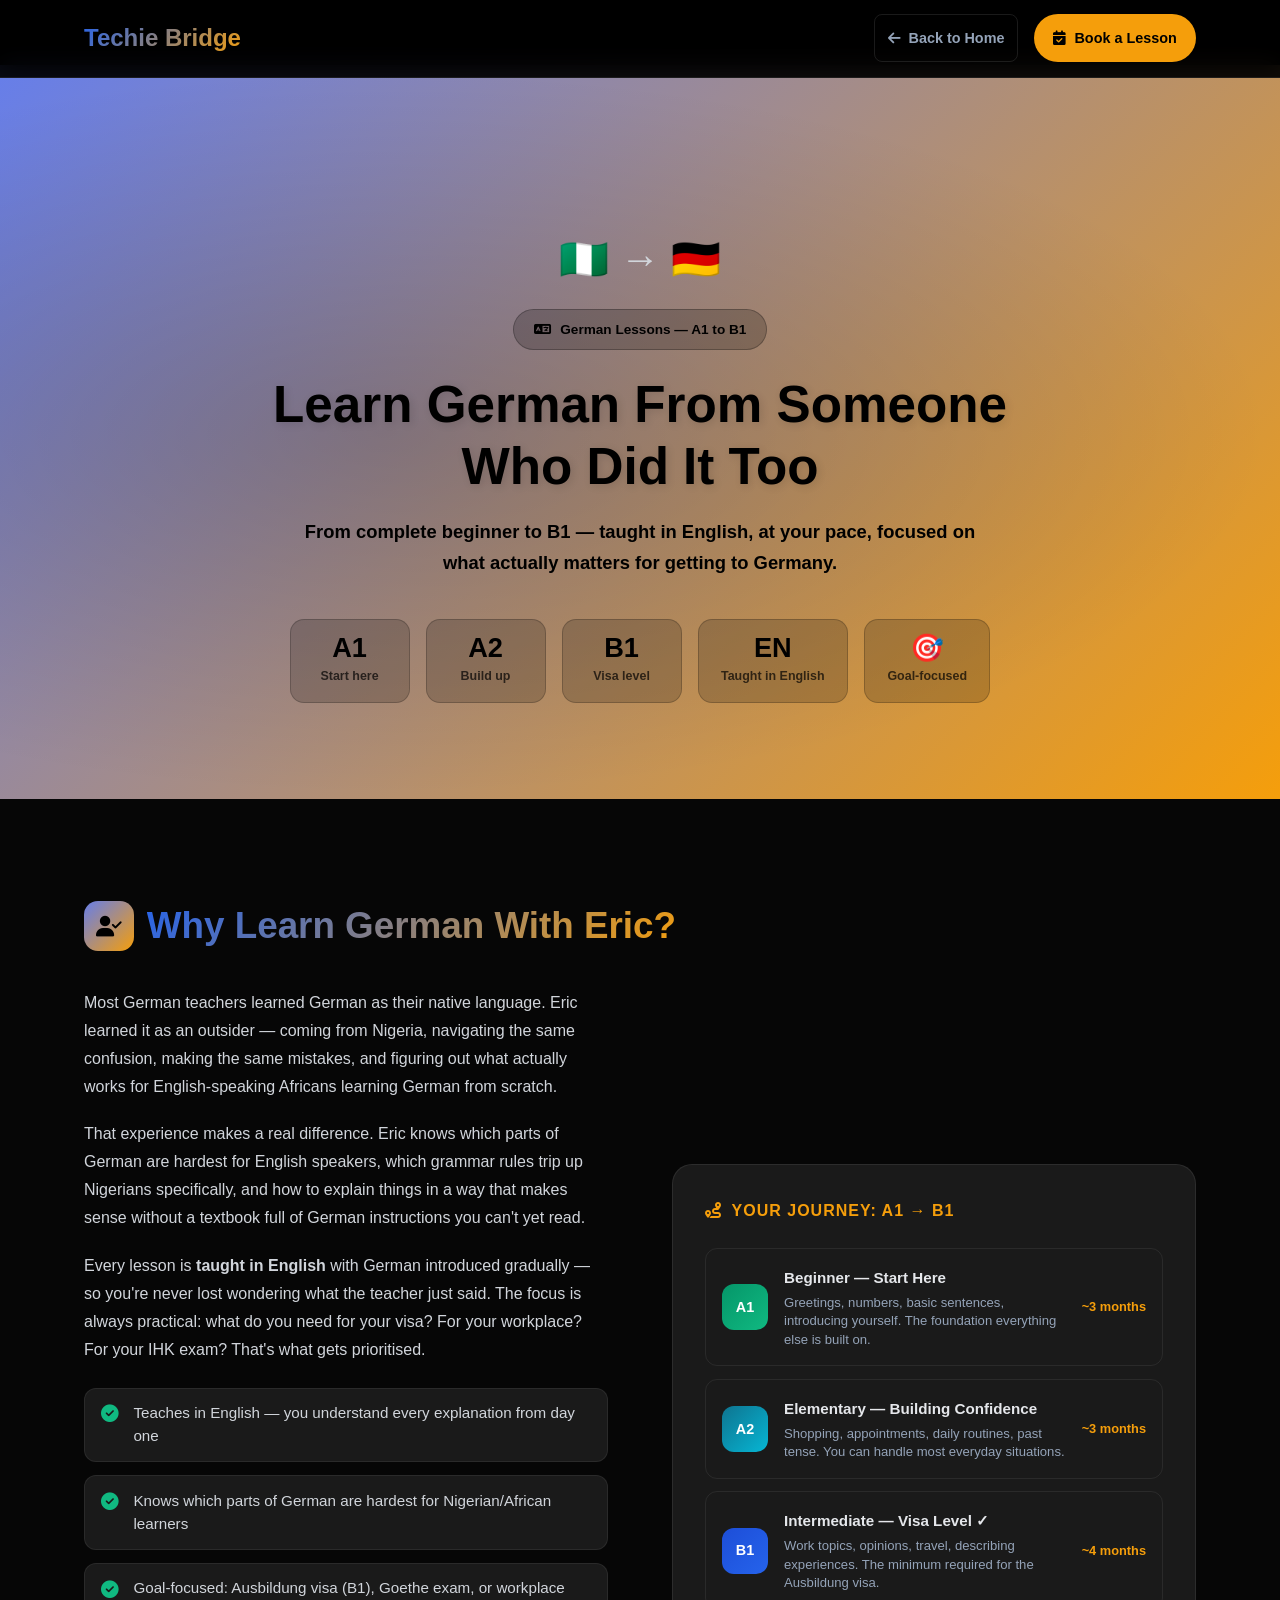
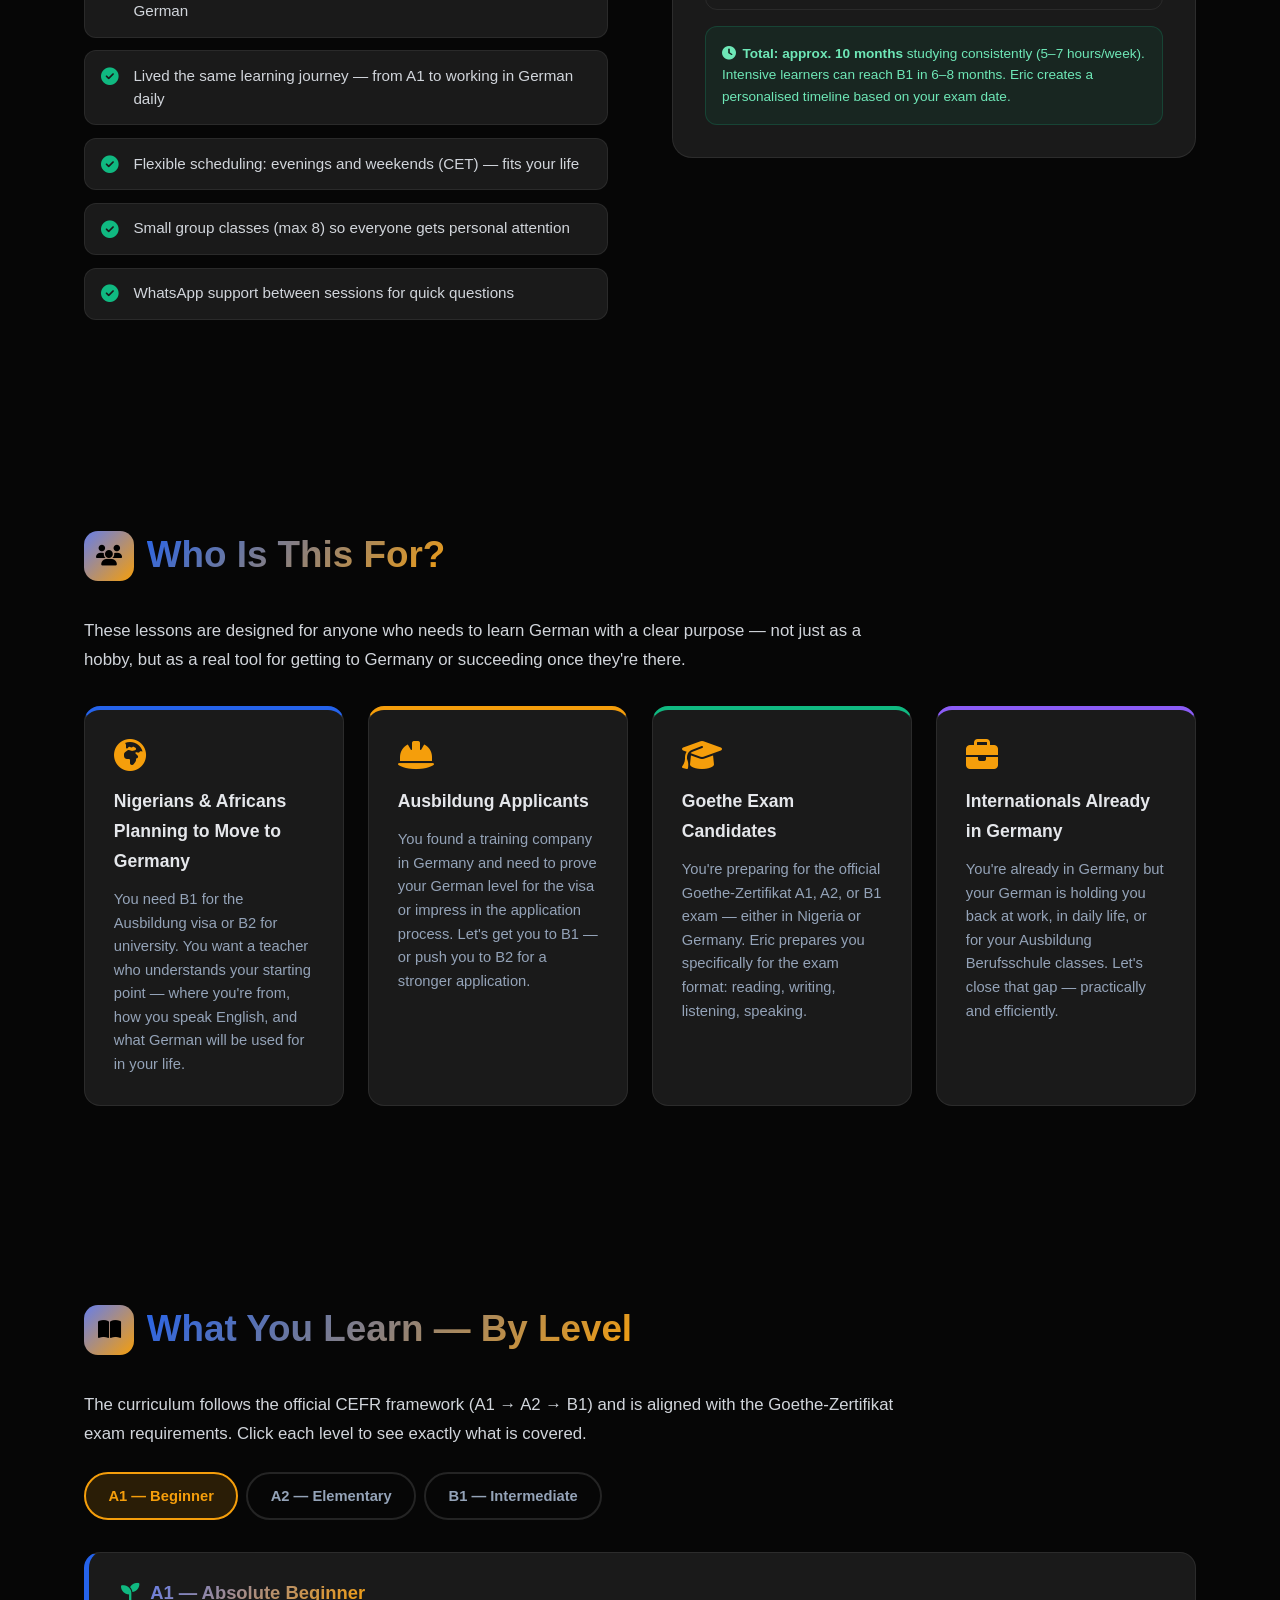
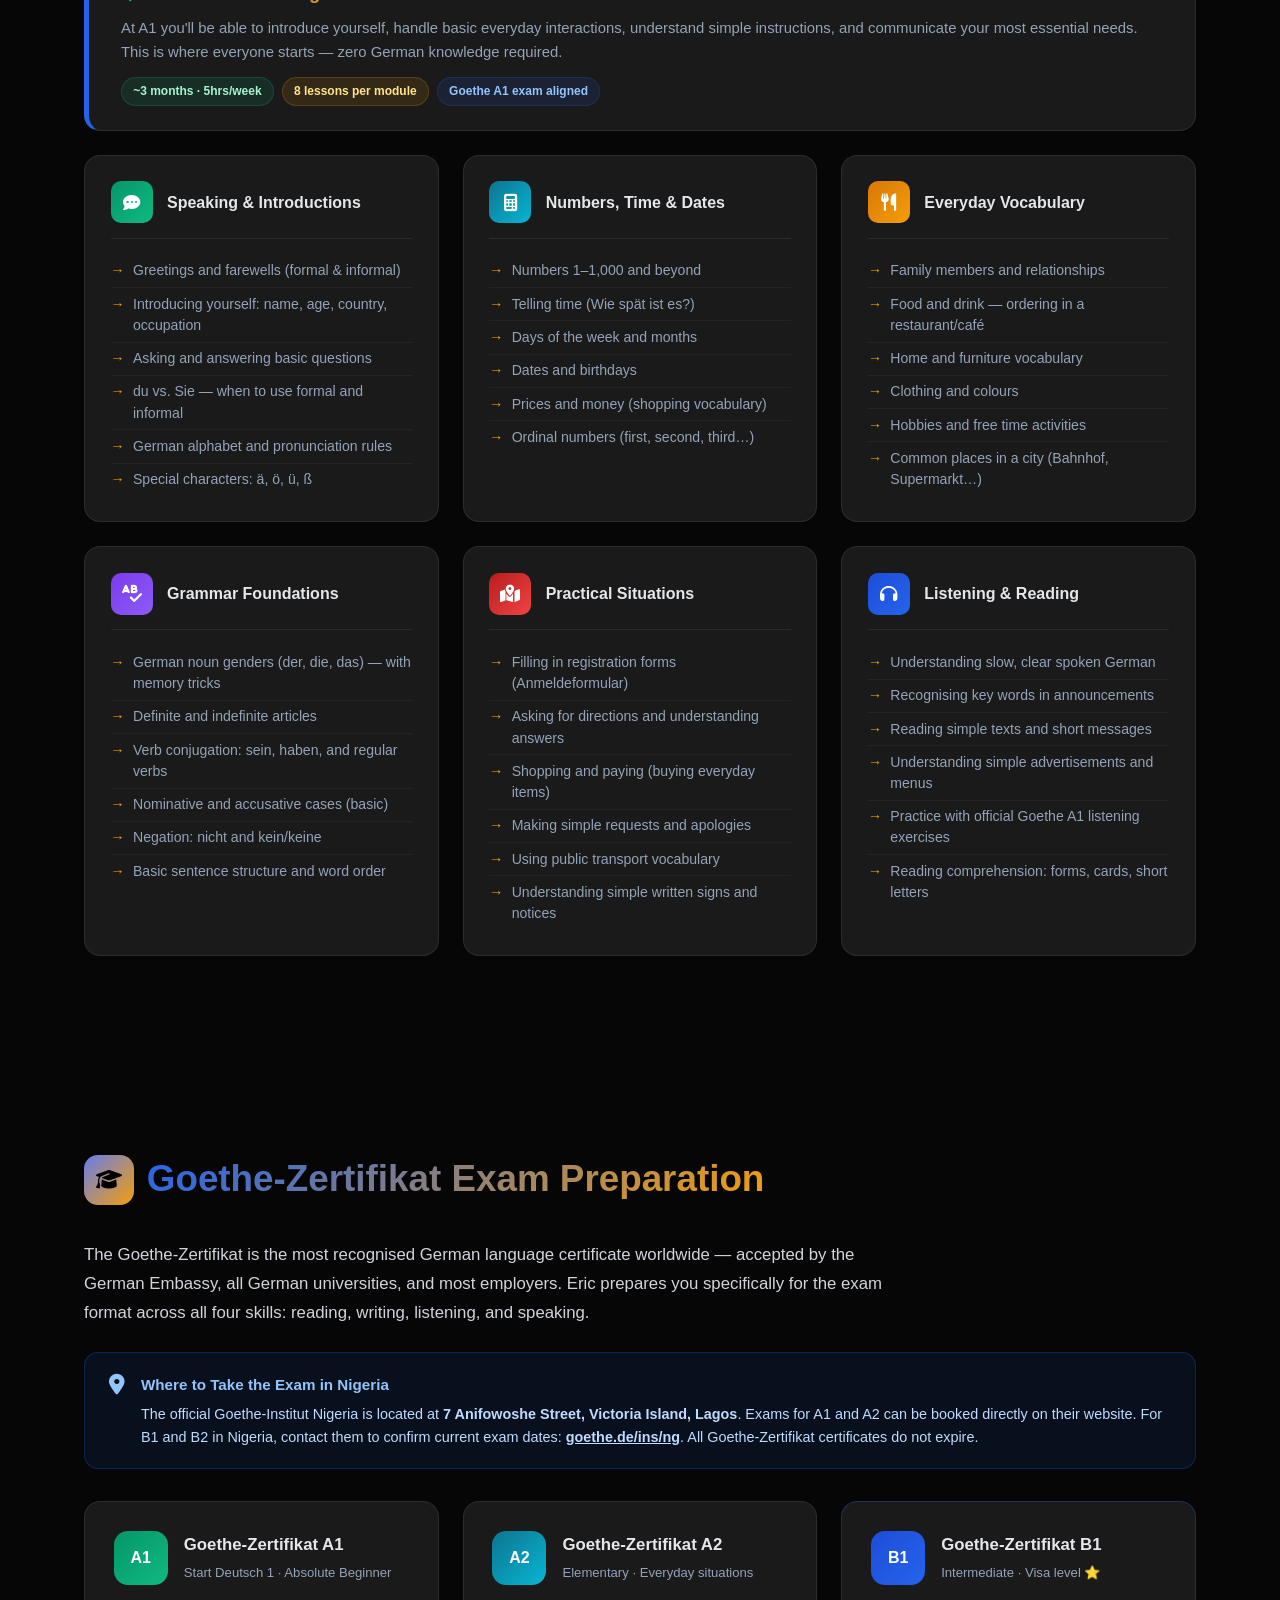
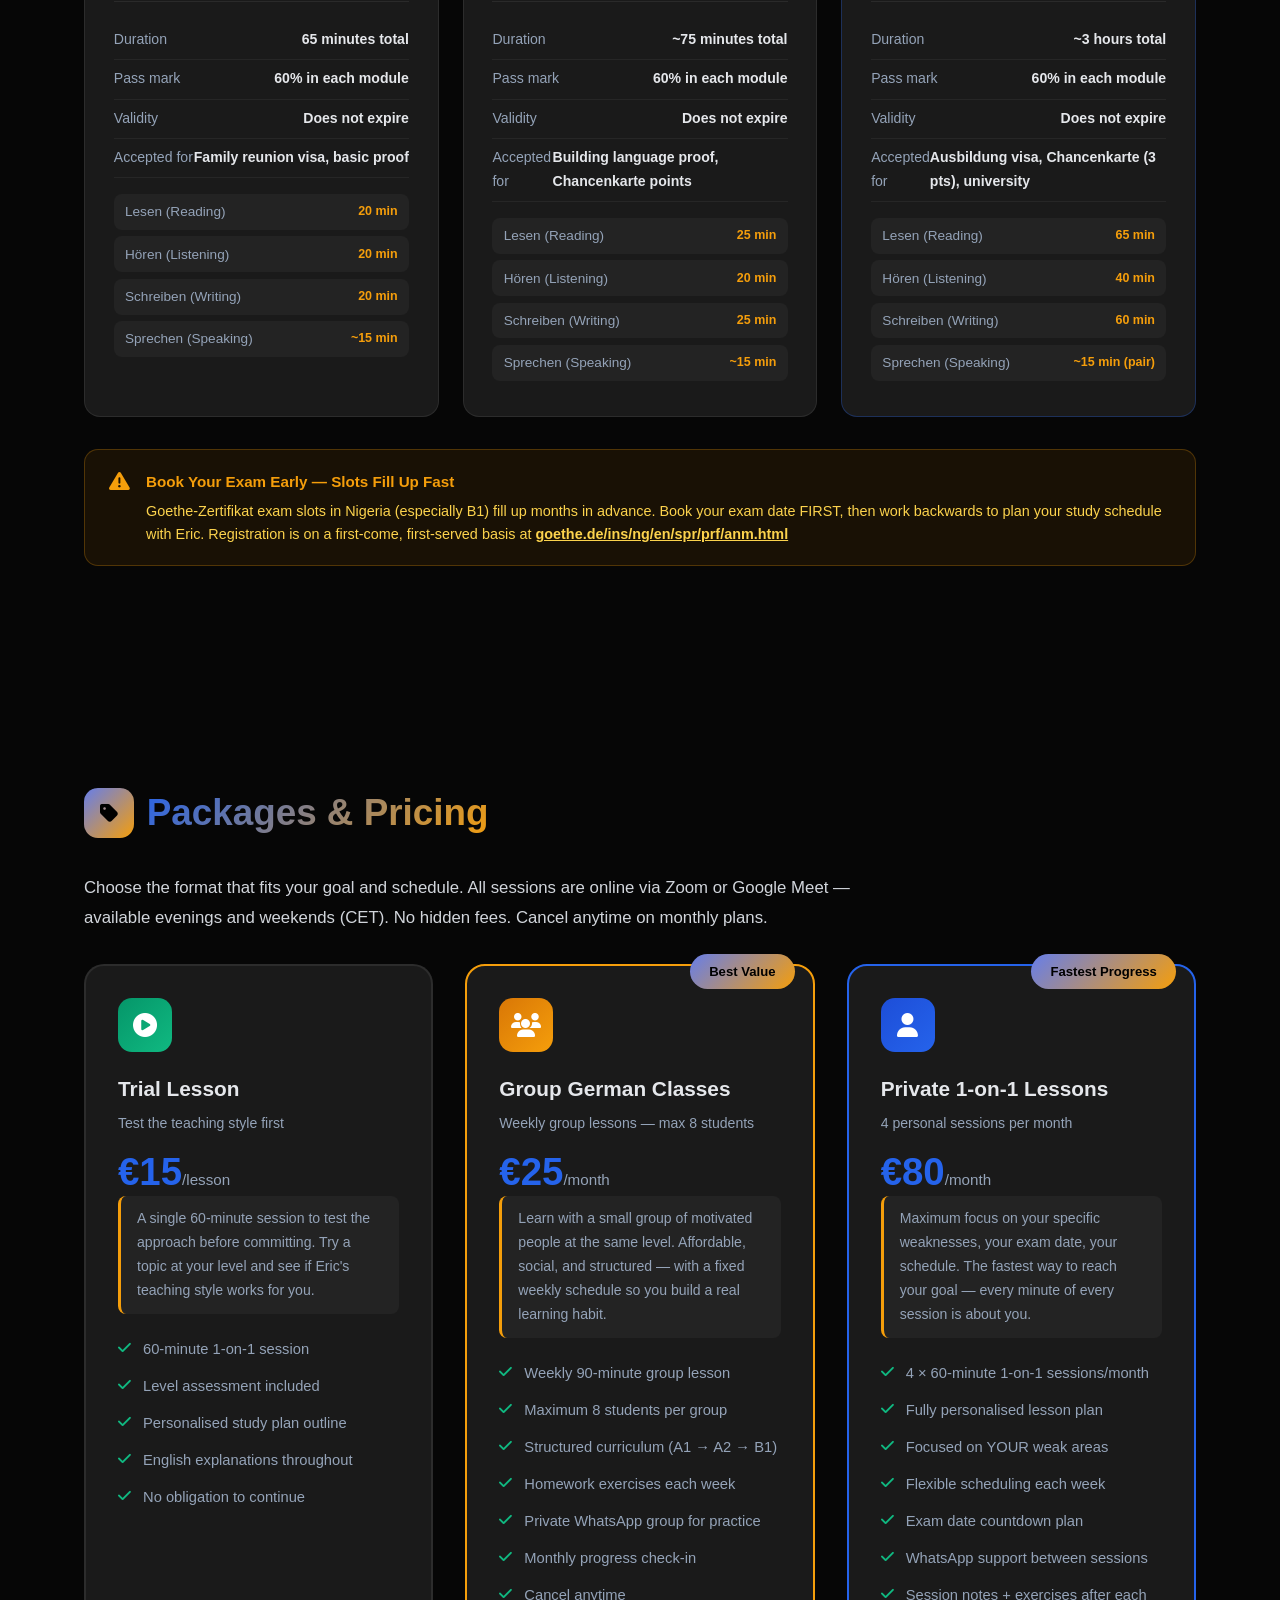
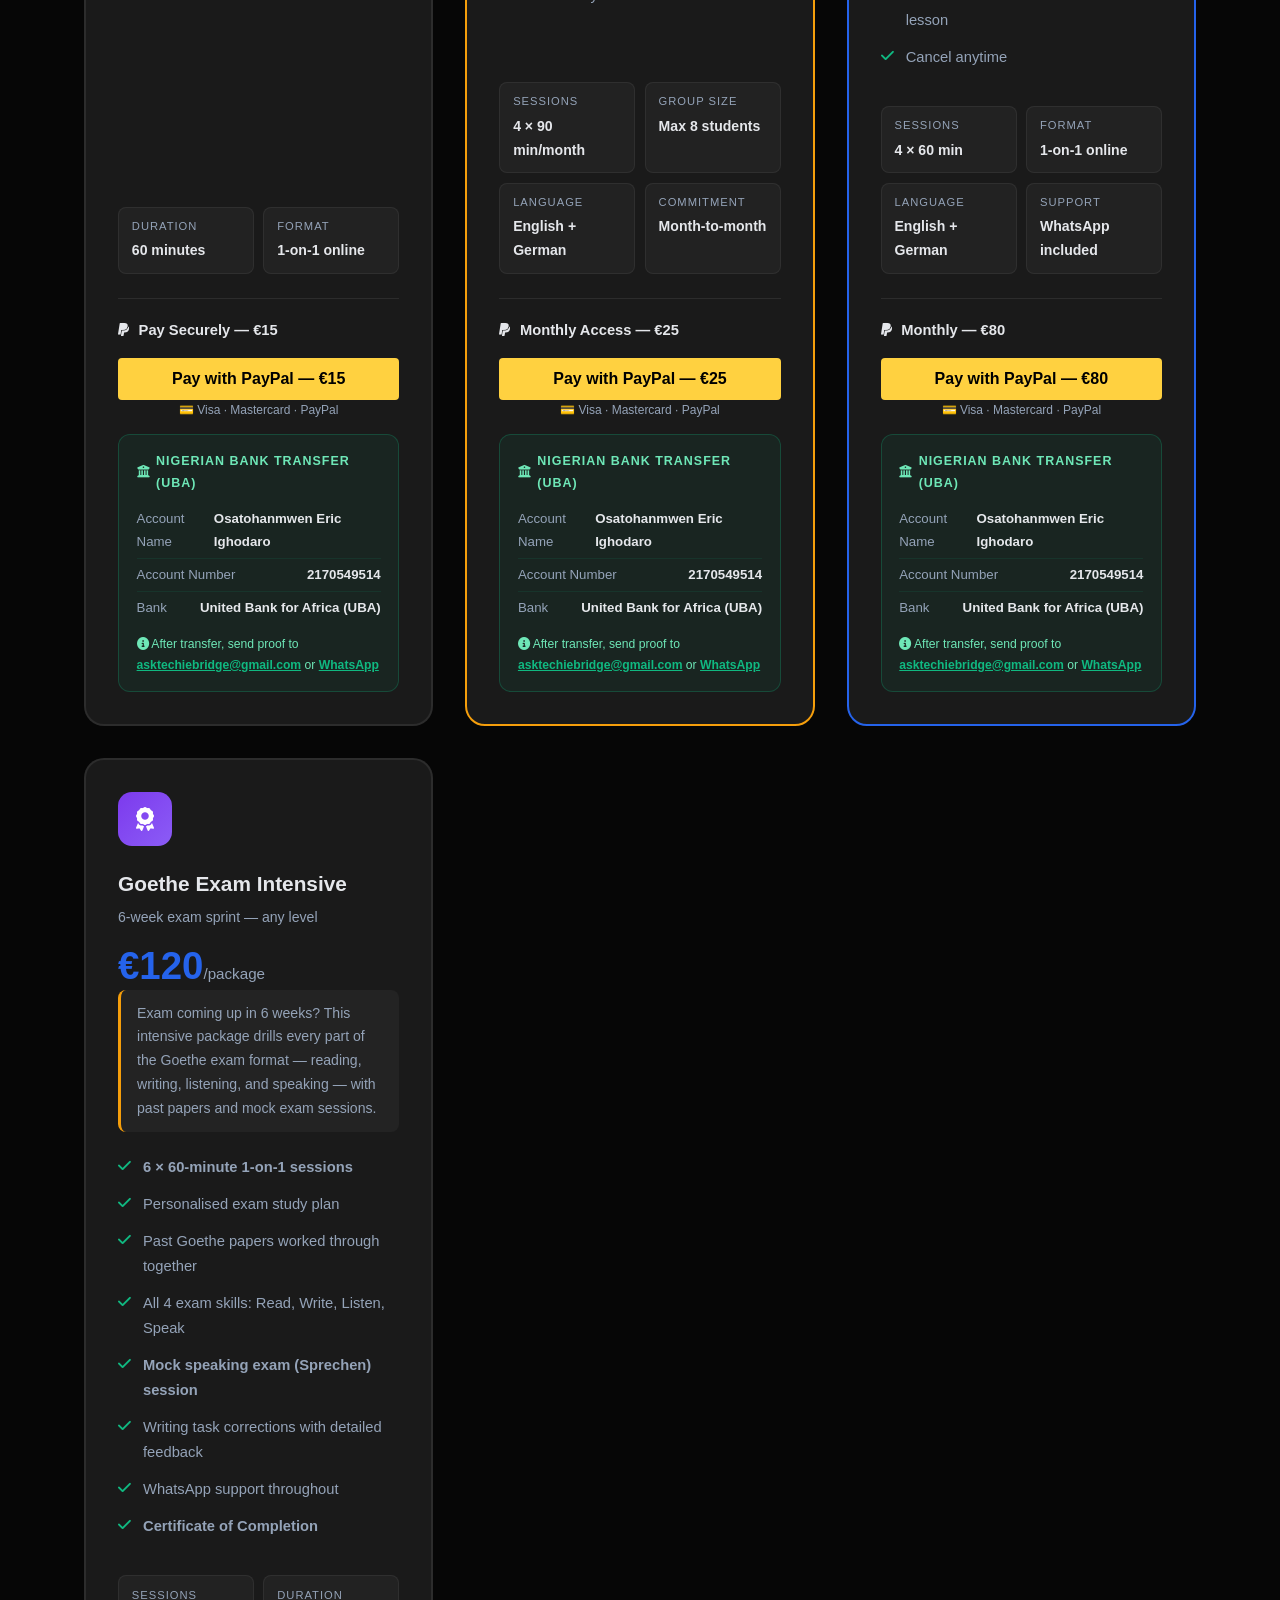
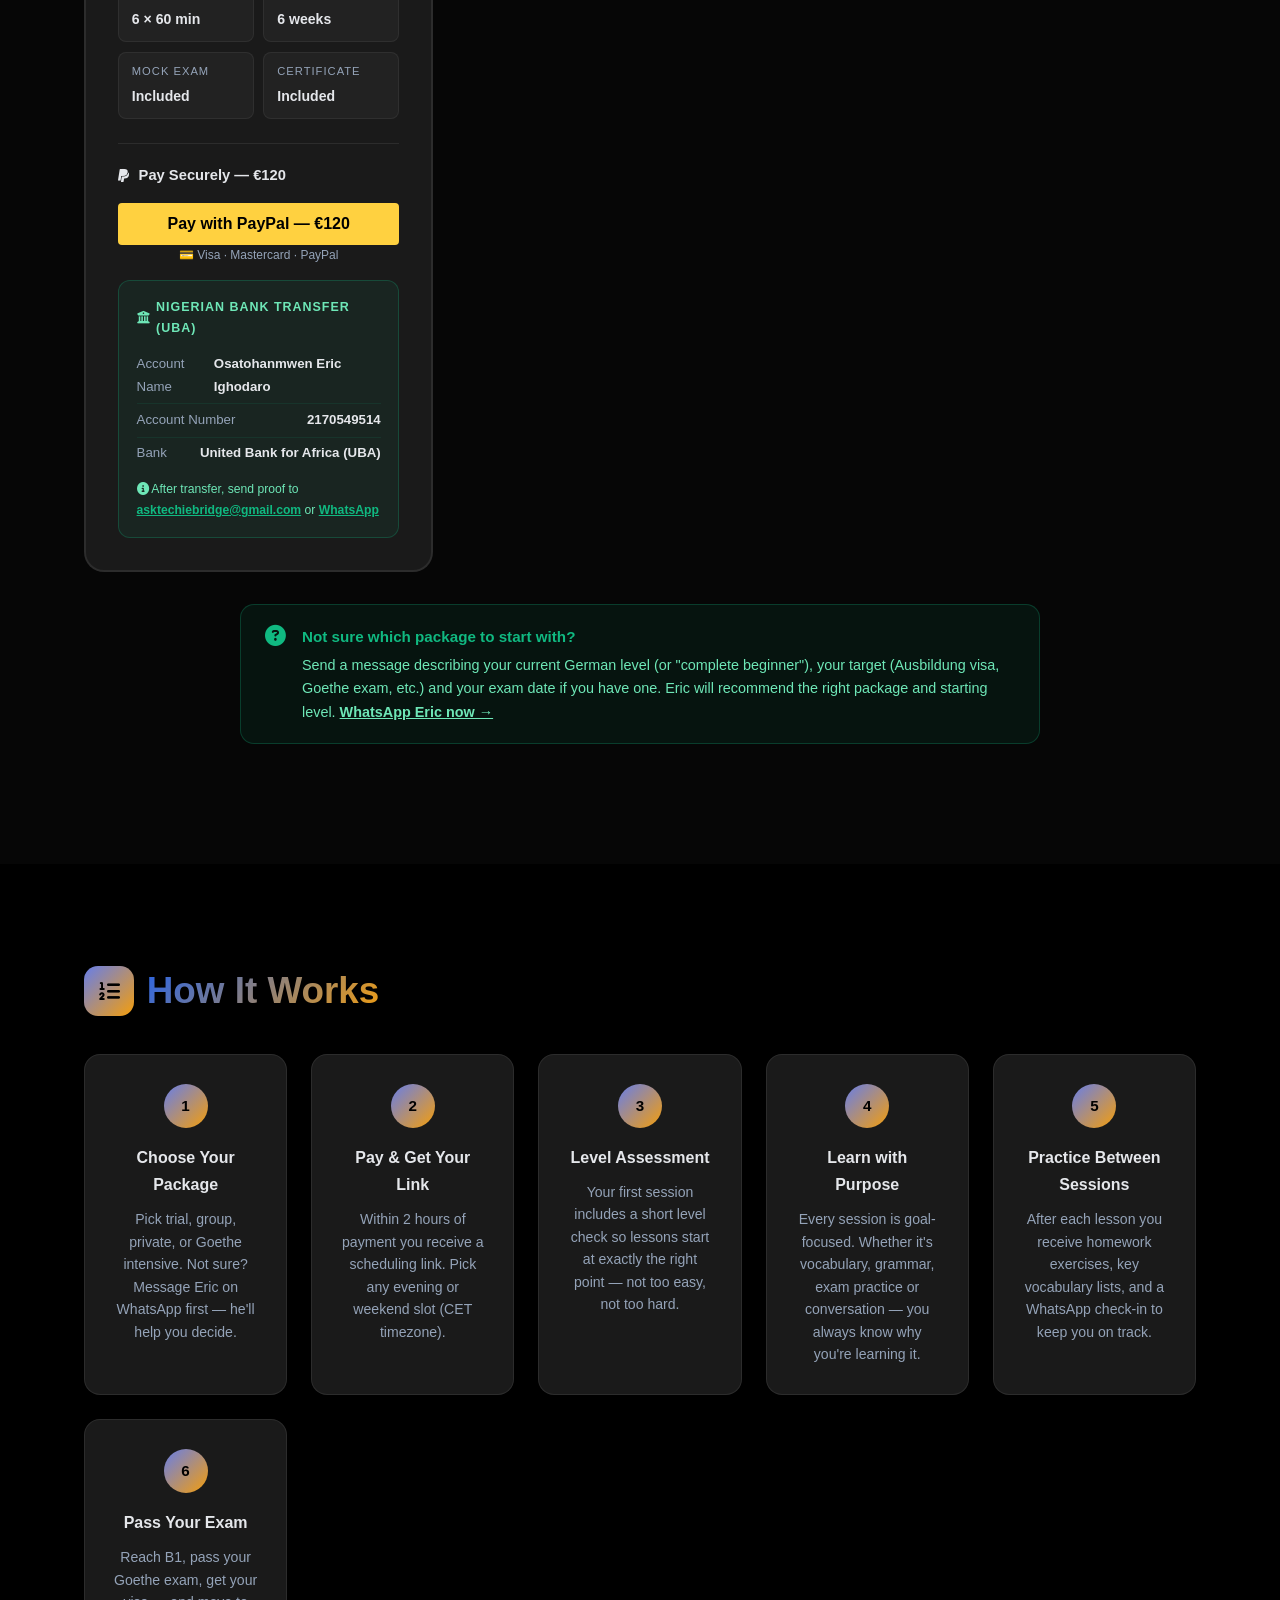
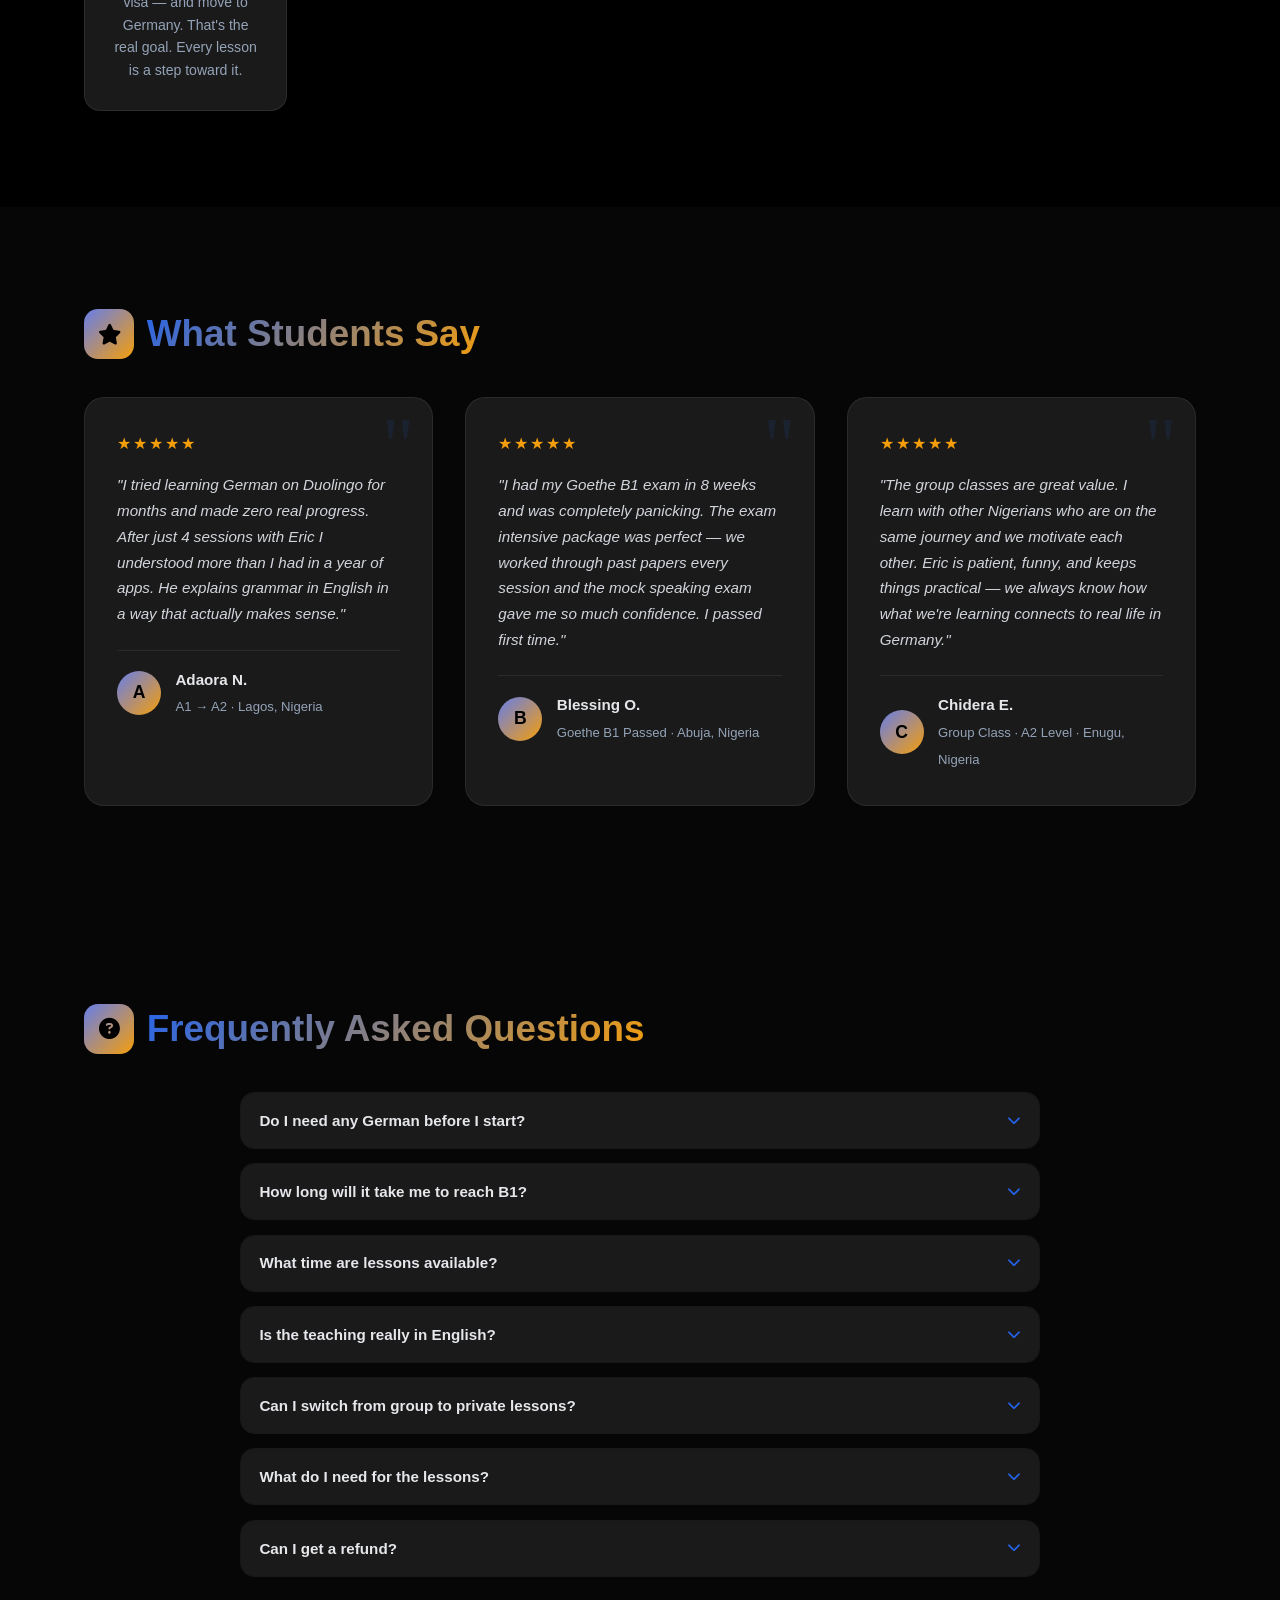
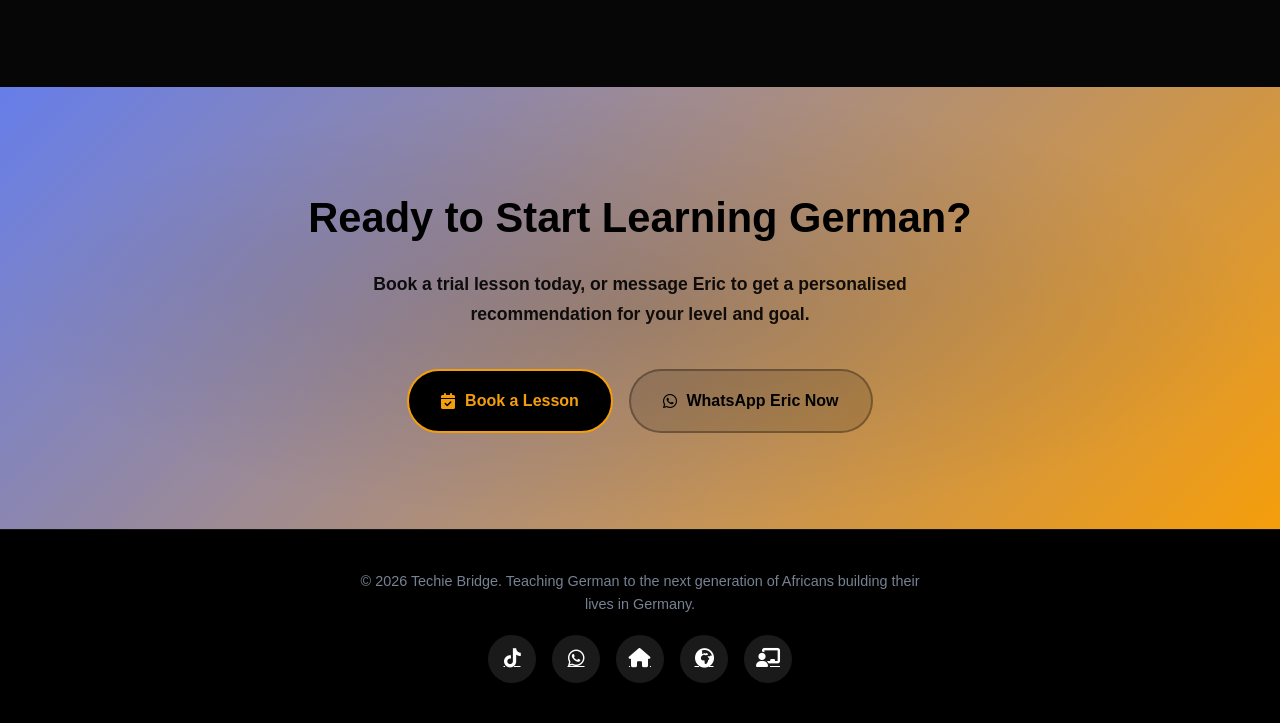
==== german-lessons.html @ 224bac68 "Add files via upload" ====
<!DOCTYPE html>
<html lang="en">
<head>
<meta charset="UTF-8">
<meta name="viewport" content="width=device-width,initial-scale=1.0,maximum-scale=5.0">
<title>Learn German A1 to B1 Online | Techie Bridge</title>
<meta name="description" content="Learn German from A1 to B1 with a teacher who made the same journey — from Nigeria to Germany. Online lessons in English and German. Goal-focused: Ausbildung visa, Goethe exam, workplace German.">
<meta name="keywords" content="learn German online Nigeria, German lessons for Nigerians, German A1 B1 online, Goethe exam preparation Nigeria, German for Ausbildung visa, German lessons in English, German teacher Nigeria Germany">
<meta property="og:title" content="Learn German A1 to B1 | Techie Bridge">
<meta property="og:description" content="Learn German from someone who did it as a non-native speaker moving from Nigeria to Germany. A1 to B1 — Ausbildung visa, Goethe exam, workplace German.">
<link rel="stylesheet" href="https://cdnjs.cloudflare.com/ajax/libs/font-awesome/6.4.0/css/all.min.css">
<style>
*,*::before,*::after{margin:0;padding:0;box-sizing:border-box}
:root{
  --primary:#2563eb;--primary-dark:#1d4ed8;
  --secondary:#f59e0b;--secondary-dark:#d97706;
  --accent:#10b981;--danger:#ef4444;
  --text:#d1d5db;--text-muted:#94a3b8;
  --card:#1a1a1a;--card2:#222;
  --grad:linear-gradient(135deg,#667eea 0%,#f59e0b 100%);
  --grad-rev:linear-gradient(135deg,#f59e0b 0%,#667eea 100%);
  --logo-grad:linear-gradient(135deg,#2563eb 0%,#f59e0b 100%);
  --shadow:0 10px 25px rgba(0,0,0,.4);
  --shadow-h:0 20px 40px rgba(37,99,235,.25);
  --ease:all .4s cubic-bezier(.175,.885,.32,1.1);
  --tap:48px;
}
html{scroll-behavior:smooth;font-size:16px}
body{font-family:'Segoe UI',Tahoma,Geneva,Verdana,sans-serif;background:#000;color:var(--text);line-height:1.7;overflow-x:hidden;-webkit-text-size-adjust:100%}
.container{width:90%;max-width:1200px;margin:0 auto;padding:0 20px}
.gt{background:var(--logo-grad);-webkit-background-clip:text;-webkit-text-fill-color:transparent;background-clip:text}

/* ── NAV ── */
nav{background:rgba(0,0,0,.92);backdrop-filter:blur(12px);-webkit-backdrop-filter:blur(12px);position:fixed;top:0;width:100%;z-index:1000;border-bottom:1px solid rgba(255,255,255,.08);transition:var(--ease)}
nav.scrolled{background:rgba(0,0,0,.97);box-shadow:0 6px 30px rgba(37,99,235,.18)}
nav .container{display:flex;justify-content:space-between;align-items:center;padding:.9rem 20px;gap:1rem}
.logo{font-size:1.5rem;font-weight:800;text-decoration:none;background:var(--logo-grad);-webkit-background-clip:text;-webkit-text-fill-color:transparent;background-clip:text;flex-shrink:0;transition:transform .3s}
.logo:hover{transform:scale(1.04)}
.nav-right{display:flex;align-items:center;gap:1rem}
.nav-back{display:inline-flex;align-items:center;gap:.5rem;text-decoration:none;color:var(--text-muted);font-size:.9rem;font-weight:600;transition:var(--ease);min-height:var(--tap);padding:.4rem .8rem;border-radius:8px;border:1px solid rgba(255,255,255,.1)}
.nav-back:hover{color:var(--secondary);border-color:var(--secondary)}
.nav-cta{display:inline-flex;align-items:center;gap:.5rem;text-decoration:none;background:var(--secondary);color:#000;font-weight:700;font-size:.9rem;padding:.5rem 1.2rem;border-radius:50px;min-height:var(--tap);transition:var(--ease);white-space:nowrap}
.nav-cta:hover{background:var(--secondary-dark);transform:translateY(-2px)}
.menu-toggle{display:none;background:var(--grad);border:none;width:var(--tap);height:var(--tap);border-radius:12px;font-size:1.2rem;cursor:pointer;color:#fff;align-items:center;justify-content:center;flex-shrink:0;transition:var(--ease)}
.menu-toggle.active{background:var(--grad-rev);transform:rotate(90deg)}
.mob-nav{display:none;flex-direction:column;position:absolute;top:100%;left:0;right:0;background:rgba(0,0,0,.98);padding:.5rem 0;border-top:1px solid rgba(255,255,255,.08);box-shadow:0 20px 40px rgba(0,0,0,.6)}
.mob-nav.active{display:flex}
.mob-nav a{display:flex;align-items:center;padding:.9rem 1.4rem;color:var(--text-muted);text-decoration:none;font-weight:600;font-size:1rem;border-bottom:1px solid rgba(255,255,255,.05);min-height:var(--tap);transition:background .2s}
.mob-nav a:hover{background:rgba(37,99,235,.14);color:var(--secondary)}
.mob-nav a:last-child{border-bottom:none}

/* ── HERO ── */
.page-hero{background:var(--grad);text-align:center;padding:10rem 0 6rem;margin-top:65px;position:relative;overflow:hidden}
.page-hero::before{content:'';position:absolute;inset:0;background:radial-gradient(ellipse at 30% 50%,rgba(0,0,0,.18) 0%,transparent 70%)}
.page-hero .container{position:relative;z-index:2}
.hero-badge{display:inline-flex;align-items:center;gap:.6rem;background:rgba(0,0,0,.2);border:1px solid rgba(0,0,0,.25);border-radius:50px;padding:.5rem 1.2rem;font-size:.85rem;font-weight:700;color:#000;margin-bottom:1.5rem}
.page-hero h1{font-size:3.2rem;font-weight:800;color:#000;line-height:1.2;margin-bottom:1.2rem;text-shadow:2px 2px 8px rgba(0,0,0,.12);animation:fadeUp 1s ease both}
.page-hero p{font-size:1.15rem;color:#000;font-weight:600;max-width:680px;margin:0 auto 2.5rem;opacity:.9;animation:fadeUp 1s .2s ease both}
.hero-flags{font-size:2.5rem;margin-bottom:1rem;animation:fadeUp 1s .1s ease both}
.hero-cards{display:flex;gap:1rem;justify-content:center;flex-wrap:wrap;animation:fadeUp 1s .35s ease both}
.hcard{background:rgba(0,0,0,.18);backdrop-filter:blur(8px);border-radius:14px;padding:.9rem 1.4rem;text-align:center;border:1px solid rgba(0,0,0,.2);min-width:120px}
.hcard-num{font-size:1.7rem;font-weight:800;color:#000;line-height:1}
.hcard-lbl{font-size:.78rem;color:rgba(0,0,0,.7);font-weight:600;margin-top:.3rem}
@keyframes fadeUp{from{opacity:0;transform:translateY(26px)}to{opacity:1;transform:translateY(0)}}

/* ── SHARED ── */
.sh2{font-size:2.3rem;font-weight:800;display:flex;align-items:center;gap:.8rem;margin-bottom:1.8rem;flex-wrap:wrap}
.icon-badge{width:50px;height:50px;border-radius:14px;background:var(--grad);display:inline-flex;align-items:center;justify-content:center;font-size:1.3rem;color:#000;flex-shrink:0}
.icon-badge i{color:#000}
.lead-p{font-size:1.05rem;color:var(--text);line-height:1.75;margin-bottom:1.5rem;max-width:820px}
.guide-section{padding:6rem 0}
.guide-section:nth-child(even){background:#060606}
.guide-section:nth-child(odd){background:#000}
.callout{border-radius:14px;padding:1.2rem 1.5rem;margin:1.5rem 0;display:flex;gap:1rem;align-items:flex-start}
.callout i{font-size:1.3rem;flex-shrink:0;margin-top:.1rem}
.callout-body h5{font-size:.95rem;font-weight:700;margin-bottom:.3rem}
.callout-body p,.callout-body a{font-size:.9rem;line-height:1.6}
.callout-body a{font-weight:600;text-decoration:underline}
.callout.info{background:rgba(37,99,235,.1);border:1px solid rgba(37,99,235,.25)}
.callout.info i,.callout.info h5{color:#93c5fd}
.callout.info p,.callout.info a{color:#bfdbfe}
.callout.success{background:rgba(16,185,129,.08);border:1px solid rgba(16,185,129,.25)}
.callout.success i,.callout.success h5{color:#10b981}
.callout.success p,.callout.success a{color:#6ee7b7}
.callout.warn{background:rgba(245,158,11,.08);border:1px solid rgba(245,158,11,.25)}
.callout.warn i,.callout.warn h5{color:var(--secondary)}
.callout.warn p,.callout.warn a{color:#fcd34d}

/* ── WHY SECTION ── */
.why-grid{display:grid;grid-template-columns:1fr 1fr;gap:4rem;align-items:center;margin-top:2rem}
.why-text p{color:var(--text);font-size:1rem;line-height:1.75;margin-bottom:1.2rem}
.why-points{list-style:none;margin-top:1.5rem}
.why-points li{display:flex;align-items:flex-start;gap:.9rem;padding:.85rem 1rem;background:var(--card);border-radius:12px;margin-bottom:.8rem;border:1px solid rgba(255,255,255,.07);transition:var(--ease)}
.why-points li:hover{transform:translateX(8px);background:var(--card2)}
.why-points li i{color:var(--accent);font-size:1.1rem;margin-top:.2rem;flex-shrink:0}
.why-points li span{color:var(--text);font-size:.95rem;line-height:1.5}
.why-visual{background:var(--card);border-radius:20px;padding:2rem;border:1px solid rgba(255,255,255,.08)}
.why-visual h4{color:var(--secondary);font-size:1rem;font-weight:700;text-transform:uppercase;letter-spacing:1px;margin-bottom:1.5rem;display:flex;align-items:center;gap:.6rem}
.level-row{display:flex;align-items:center;gap:1rem;padding:1rem;border-radius:12px;margin-bottom:.8rem;border:1px solid rgba(255,255,255,.07);transition:var(--ease);cursor:default}
.level-row:hover{background:rgba(255,255,255,.04)}
.level-badge{width:46px;height:46px;border-radius:12px;display:flex;align-items:center;justify-content:center;font-size:.9rem;font-weight:800;flex-shrink:0}
.lb-a1{background:linear-gradient(135deg,#059669,#10b981);color:#fff}
.lb-a2{background:linear-gradient(135deg,#0e7490,#06b6d4);color:#fff}
.lb-b1{background:linear-gradient(135deg,#1d4ed8,#2563eb);color:#fff}
.level-info h5{color:#e5e7eb;font-size:.95rem;font-weight:700;margin-bottom:.2rem}
.level-info p{color:var(--text-muted);font-size:.82rem;line-height:1.4}
.level-time{font-size:.8rem;font-weight:700;color:var(--secondary);white-space:nowrap;margin-left:auto}

/* ── WHO IS THIS FOR ── */
.who-grid{display:grid;grid-template-columns:repeat(auto-fit,minmax(240px,1fr));gap:1.5rem;margin-top:2rem}
.who-card{background:var(--card);border-radius:16px;padding:1.8rem;border:1px solid rgba(255,255,255,.08);border-top:4px solid var(--primary);transition:var(--ease)}
.who-card:nth-child(2){border-top-color:var(--secondary)}
.who-card:nth-child(3){border-top-color:var(--accent)}
.who-card:nth-child(4){border-top-color:#8b5cf6}
.who-card:hover{transform:translateY(-8px);background:var(--card2);box-shadow:var(--shadow-h)}
.who-card i{font-size:2rem;color:var(--secondary);margin-bottom:1rem;display:block}
.who-card h3{color:#e5e7eb;font-size:1.1rem;font-weight:700;margin-bottom:.7rem}
.who-card p{color:var(--text-muted);font-size:.92rem;line-height:1.6}

/* ── CURRICULUM ── */
.curriculum-tabs{display:flex;gap:.5rem;margin-bottom:2rem;flex-wrap:wrap}
.ctab{padding:.6rem 1.4rem;border-radius:50px;border:2px solid rgba(255,255,255,.12);background:transparent;color:var(--text-muted);font-size:.92rem;font-weight:600;cursor:pointer;transition:var(--ease);font-family:inherit;min-height:var(--tap)}
.ctab.active,.ctab:hover{border-color:var(--secondary);color:var(--secondary);background:rgba(245,158,11,.08)}
.ctab.active{background:rgba(245,158,11,.15)}
.curr-panel{display:none}
.curr-panel.active{display:block}
.curr-grid{display:grid;grid-template-columns:repeat(auto-fit,minmax(280px,1fr));gap:1.5rem}
.curr-card{background:var(--card);border-radius:16px;padding:1.6rem;border:1px solid rgba(255,255,255,.08);transition:var(--ease)}
.curr-card:hover{background:var(--card2);transform:translateY(-6px);box-shadow:var(--shadow-h)}
.curr-card-top{display:flex;align-items:center;gap:.9rem;margin-bottom:1rem;padding-bottom:.9rem;border-bottom:1px solid rgba(255,255,255,.07)}
.curr-icon{width:42px;height:42px;border-radius:10px;display:flex;align-items:center;justify-content:center;font-size:1.1rem;flex-shrink:0}
.curr-icon i{color:#fff}
.curr-card h4{color:#e5e7eb;font-size:1rem;font-weight:700}
.curr-card ul{list-style:none}
.curr-card li{padding:.35rem 0 .35rem 1.4rem;position:relative;font-size:.88rem;color:var(--text-muted);line-height:1.5;border-bottom:1px solid rgba(255,255,255,.04)}
.curr-card li:last-child{border-bottom:none}
.curr-card li::before{content:'→';position:absolute;left:0;color:var(--secondary);font-weight:700}
.level-intro{background:var(--card);border-radius:16px;padding:1.5rem 2rem;margin-bottom:1.5rem;border-left:5px solid var(--primary);border:1px solid rgba(255,255,255,.08);border-left:5px solid var(--primary)}
.level-intro h3{color:#e5e7eb;font-size:1.15rem;font-weight:700;margin-bottom:.5rem;display:flex;align-items:center;gap:.7rem}
.level-intro h3 span{background:var(--grad);-webkit-background-clip:text;-webkit-text-fill-color:transparent;background-clip:text}
.level-intro p{color:var(--text-muted);font-size:.93rem;line-height:1.6}
.level-intro .meta-tags{display:flex;gap:.5rem;flex-wrap:wrap;margin-top:.8rem}
.mtag{font-size:.75rem;font-weight:700;padding:.2rem .7rem;border-radius:20px;background:rgba(37,99,235,.12);color:#93c5fd;border:1px solid rgba(37,99,235,.2)}
.mtag.gold{background:rgba(245,158,11,.12);color:#fde68a;border-color:rgba(245,158,11,.2)}
.mtag.green{background:rgba(16,185,129,.12);color:#a7f3d0;border-color:rgba(16,185,129,.2)}

/* ── GOETHE EXAM ── */
.exam-grid{display:grid;grid-template-columns:repeat(auto-fit,minmax(280px,1fr));gap:1.5rem;margin-top:2rem}
.exam-card{background:var(--card);border-radius:16px;padding:1.8rem;border:1px solid rgba(255,255,255,.08);transition:var(--ease)}
.exam-card:hover{transform:translateY(-8px);background:var(--card2);box-shadow:var(--shadow-h)}
.exam-card-top{display:flex;align-items:center;gap:1rem;margin-bottom:1.2rem;padding-bottom:1rem;border-bottom:1px solid rgba(255,255,255,.07)}
.exam-level{width:54px;height:54px;border-radius:14px;display:flex;align-items:center;justify-content:center;font-size:1rem;font-weight:800;color:#fff;flex-shrink:0}
.el-a1{background:linear-gradient(135deg,#059669,#10b981)}
.el-a2{background:linear-gradient(135deg,#0e7490,#06b6d4)}
.el-b1{background:linear-gradient(135deg,#1d4ed8,#2563eb)}
.exam-card h4{color:#e5e7eb;font-size:1.05rem;font-weight:700;margin-bottom:.2rem}
.exam-card .exam-sub{color:var(--text-muted);font-size:.82rem}
.exam-detail-row{display:flex;justify-content:space-between;align-items:center;padding:.45rem 0;border-bottom:1px solid rgba(255,255,255,.05);font-size:.88rem}
.exam-detail-row:last-child{border-bottom:none}
.exam-detail-row span:first-child{color:var(--text-muted)}
.exam-detail-row span:last-child{color:#e5e7eb;font-weight:600}
.exam-parts{margin-top:1rem}
.exam-part{display:flex;justify-content:space-between;align-items:center;padding:.4rem .7rem;border-radius:8px;background:rgba(255,255,255,.04);margin-bottom:.4rem;font-size:.85rem}
.exam-part span:first-child{color:var(--text-muted)}
.exam-part span:last-child{color:var(--secondary);font-weight:700;font-size:.78rem}

/* ── PACKAGES ── */
.packages-grid{display:grid;grid-template-columns:repeat(auto-fit,minmax(280px,1fr));gap:2rem;margin-top:2rem}
.pkg-card{background:var(--card);border-radius:20px;padding:2rem;border:2px solid rgba(255,255,255,.08);transition:var(--ease);position:relative;display:flex;flex-direction:column}
.pkg-card:hover{transform:translateY(-10px);background:var(--card2);box-shadow:var(--shadow-h)}
.pkg-card.popular{border-color:var(--secondary);transform:scale(1.03)}
.pkg-card.popular:hover{transform:scale(1.03) translateY(-10px)}
.pkg-card.premium{border-color:var(--primary)}
.pkg-badge{position:absolute;top:-12px;right:18px;background:var(--grad);color:#000;padding:.4rem 1.2rem;border-radius:20px;font-size:.82rem;font-weight:700;white-space:nowrap}
.pkg-icon{width:54px;height:54px;border-radius:14px;display:flex;align-items:center;justify-content:center;font-size:1.5rem;margin-bottom:1.2rem;color:#fff}
.pkg-icon i{color:#fff}
.pkg-card h3{color:#e5e7eb;font-size:1.3rem;font-weight:700;margin-bottom:.3rem}
.pkg-subtitle{color:var(--text-muted);font-size:.88rem;margin-bottom:1.1rem}
.pkg-price{font-size:2.4rem;font-weight:800;color:var(--primary);margin-bottom:.3rem;line-height:1}
.pkg-price span{font-size:.95rem;color:var(--text-muted);font-weight:400}
.pkg-desc{color:var(--text-muted);font-size:.88rem;margin-bottom:1.4rem;padding:.7rem 1rem;background:rgba(255,255,255,.04);border-radius:8px;border-left:3px solid var(--secondary)}
.pkg-features{list-style:none;margin-bottom:1.5rem;flex:1}
.pkg-features li{display:flex;align-items:flex-start;gap:.75rem;margin-bottom:.75rem;font-size:.92rem;color:var(--text-muted)}
.pkg-features li i{color:var(--accent);margin-top:.25rem;flex-shrink:0}
.pkg-meta{display:grid;grid-template-columns:1fr 1fr;gap:.6rem;margin-bottom:1.5rem}
.pm-item{background:rgba(255,255,255,.04);border-radius:8px;padding:.6rem .8rem;border:1px solid rgba(255,255,255,.06)}
.pm-label{font-size:.7rem;text-transform:uppercase;letter-spacing:1px;color:var(--text-muted);margin-bottom:.2rem}
.pm-value{font-size:.88rem;font-weight:600;color:#e5e7eb}
.pay-section{border-top:1px solid rgba(255,255,255,.08);padding-top:1.2rem;margin-top:auto}
.pay-section h5{color:#e5e7eb;font-size:.92rem;font-weight:700;margin-bottom:.9rem;display:flex;align-items:center;gap:.6rem}
.pay-cards{font-size:.75rem;color:var(--text-muted);text-align:center;margin-bottom:.9rem}
.uba-block{background:rgba(16,185,129,.07);border:1px solid rgba(16,185,129,.25);border-radius:12px;padding:1rem 1.1rem;margin-top:.5rem}
.uba-block .uba-title{font-size:.78rem;font-weight:700;color:#6ee7b7;text-transform:uppercase;letter-spacing:1px;margin-bottom:.6rem;display:flex;align-items:center;gap:.4rem}
.uba-row{display:flex;justify-content:space-between;align-items:center;padding:.3rem 0;border-bottom:1px solid rgba(16,185,129,.1);font-size:.83rem}
.uba-row:last-of-type{border-bottom:none}
.uba-row span:first-child{color:var(--text-muted)}
.uba-row span:last-child{color:#e5e7eb;font-weight:700}
.uba-note{font-size:.76rem;color:#6ee7b7;margin-top:.6rem}
.uba-note a{color:#10b981;font-weight:700;text-decoration:underline}

/* ── HOW IT WORKS ── */
.how-grid{display:grid;grid-template-columns:repeat(auto-fit,minmax(200px,1fr));gap:1.5rem;margin-top:2rem}
.how-card{background:var(--card);border-radius:16px;padding:1.8rem;border:1px solid rgba(255,255,255,.08);text-align:center;transition:var(--ease)}
.how-card:hover{transform:translateY(-8px);background:var(--card2)}
.how-num{width:44px;height:44px;border-radius:50%;background:var(--grad);display:flex;align-items:center;justify-content:center;font-size:.95rem;font-weight:800;color:#000;margin:0 auto 1rem}
.how-card h4{color:#e5e7eb;font-size:1rem;font-weight:700;margin-bottom:.6rem}
.how-card p{color:var(--text-muted);font-size:.88rem;line-height:1.6}

/* ── TESTIMONIALS ── */
.test-grid{display:grid;grid-template-columns:repeat(auto-fit,minmax(300px,1fr));gap:2rem;margin-top:2rem}
.test-card{background:var(--card);border-radius:20px;padding:2rem;border:1px solid rgba(255,255,255,.07);transition:var(--ease);position:relative;overflow:hidden}
.test-card::before{content:'"';position:absolute;top:8px;right:18px;font-size:5rem;color:var(--primary);opacity:.1;font-family:Georgia,serif;line-height:1}
.test-card:hover{transform:translateY(-8px);background:var(--card2);border-color:rgba(37,99,235,.3)}
.test-stars{color:var(--secondary);letter-spacing:2px;margin-bottom:.9rem;font-size:1rem}
.test-text{color:var(--text);font-size:.95rem;line-height:1.7;margin-bottom:1.4rem;font-style:italic}
.test-author{display:flex;align-items:center;gap:.9rem;border-top:1px solid rgba(255,255,255,.07);padding-top:1rem}
.test-av{width:44px;height:44px;min-width:44px;border-radius:50%;background:var(--grad);display:flex;align-items:center;justify-content:center;font-size:1.1rem;font-weight:800;color:#000}
.test-info strong{display:block;color:#e5e7eb;font-size:.95rem}
.test-info span{color:var(--text-muted);font-size:.82rem}

/* ── FAQ ── */
.faq-list{max-width:800px;margin:2rem auto 0}
.faq-item{border:1px solid rgba(255,255,255,.07);border-radius:14px;margin-bottom:.9rem;overflow:hidden;transition:border-color .3s}
.faq-item:hover{border-color:rgba(37,99,235,.3)}
.faq-q{width:100%;background:var(--card);border:none;padding:1.05rem 1.15rem;display:flex;justify-content:space-between;align-items:center;gap:1rem;cursor:pointer;color:#e5e7eb;font-size:.95rem;font-weight:600;font-family:inherit;text-align:left;transition:background .25s;min-height:var(--tap);line-height:1.4}
.faq-q:hover{background:var(--card2)}
.faq-q[aria-expanded="true"]{background:var(--card2);color:var(--primary)}
.faq-q i.chevron{flex-shrink:0;font-size:.85rem;color:var(--primary);transition:transform .35s}
.faq-q[aria-expanded="true"] i.chevron{transform:rotate(180deg);color:var(--secondary)}
.faq-a{background:#0e0e0e;max-height:0;overflow:hidden;transition:max-height .4s ease,padding .3s ease;padding:0 1.15rem}
.faq-a.open{max-height:400px;padding:1.15rem}
.faq-a p{color:var(--text-muted);font-size:.93rem;line-height:1.7;margin:0}
.faq-a a{color:var(--primary);font-weight:600;text-decoration:underline}

/* ── BOTTOM CTA ── */
.bottom-cta{background:var(--grad);padding:6rem 0;text-align:center;position:relative;overflow:hidden}
.bottom-cta::before{content:'';position:absolute;inset:0;background:radial-gradient(ellipse at 50% 50%,rgba(0,0,0,.12) 0%,transparent 70%)}
.bottom-cta .container{position:relative;z-index:2}
.bottom-cta h2{font-size:2.6rem;font-weight:800;color:#000;margin-bottom:1rem}
.bottom-cta p{font-size:1.1rem;color:#000;font-weight:600;opacity:.9;max-width:580px;margin:0 auto 2.5rem}
.cta-btn-group{display:flex;gap:1rem;justify-content:center;flex-wrap:wrap}
.btn-dark{display:inline-flex;align-items:center;gap:.6rem;background:#000;color:var(--secondary);padding:1rem 2rem;border-radius:50px;text-decoration:none;font-weight:700;font-size:1rem;border:2px solid var(--secondary);transition:var(--ease);min-height:var(--tap)}
.btn-dark:hover{background:var(--secondary);color:#000;transform:translateY(-3px)}
.btn-white{display:inline-flex;align-items:center;gap:.6rem;background:rgba(0,0,0,.12);color:#000;padding:1rem 2rem;border-radius:50px;text-decoration:none;font-weight:700;font-size:1rem;border:2px solid rgba(0,0,0,.3);transition:var(--ease);min-height:var(--tap)}
.btn-white:hover{background:rgba(0,0,0,.25);transform:translateY(-3px)}

/* ── FOOTER ── */
footer{background:#000;padding:2.5rem 0;text-align:center;border-top:1px solid rgba(255,255,255,.08)}
footer .container{display:flex;flex-direction:column;align-items:center;gap:1.2rem}
footer p{color:var(--text-muted);font-size:.9rem;opacity:.8;max-width:560px;line-height:1.6}
.soc{display:flex;gap:1rem;flex-wrap:wrap;justify-content:center}
.soc a{display:inline-flex;align-items:center;justify-content:center;width:var(--tap);height:var(--tap);background:rgba(255,255,255,.1);color:#fff;font-size:1.2rem;border-radius:50%;border:2px solid transparent;transition:var(--ease)}
.soc a:hover{background:var(--grad);transform:translateY(-4px);border-color:#fff}

/* ── RESPONSIVE ── */
@media(max-width:992px){
  .why-grid{grid-template-columns:1fr;gap:2.5rem}
}
@media(max-width:768px){
  .mob-nav{display:flex;flex-direction:column;position:absolute;top:100%;left:0;right:0}
  .nav-back,.nav-cta{display:none}
  .menu-toggle{display:flex}
  .page-hero{padding:8.5rem 0 5rem}
  .page-hero h1{font-size:2rem}
  .page-hero p{font-size:1rem}
  .guide-section{padding:4.5rem 0}
  .sh2{font-size:1.7rem}
  .who-grid{grid-template-columns:1fr}
  .packages-grid{grid-template-columns:1fr;max-width:460px;margin:2rem auto 0}
  .pkg-card.popular{transform:none}
  .pkg-card.popular:hover{transform:translateY(-10px)}
  .bottom-cta h2{font-size:1.9rem}
  .curriculum-tabs{gap:.4rem}
  .ctab{padding:.5rem 1rem;font-size:.85rem}
  .exam-grid{grid-template-columns:1fr}
}
@media(max-width:480px){
  html{font-size:15px}
  .container{width:95%;padding:0 12px}
  .page-hero h1{font-size:1.8rem}
  .sh2{font-size:1.5rem}
  .pkg-meta{grid-template-columns:1fr}
  .cta-btn-group{flex-direction:column;align-items:center}
  .btn-dark,.btn-white{width:100%;justify-content:center}
  .hero-flags{font-size:2rem}
}
</style>
</head>
<body>

<!-- NAV -->
<nav id="mainNav">
  <div class="container">
    <a href="index.html" class="logo">Techie Bridge</a>
    <div class="nav-right">
      <a href="index.html" class="nav-back"><i class="fas fa-arrow-left"></i> Back to Home</a>
      <a href="#packages" class="nav-cta"><i class="fas fa-calendar-check"></i> Book a Lesson</a>
    </div>
    <button class="menu-toggle" aria-label="Menu" aria-expanded="false"><i class="fas fa-bars"></i></button>
  </div>
  <div class="mob-nav">
    <a href="index.html"><i class="fas fa-home"></i>&nbsp; Home</a>
    <a href="#who"><i class="fas fa-users"></i>&nbsp; Who Is This For</a>
    <a href="#curriculum"><i class="fas fa-book"></i>&nbsp; Curriculum</a>
    <a href="#goethe"><i class="fas fa-graduation-cap"></i>&nbsp; Goethe Exam Prep</a>
    <a href="#packages"><i class="fas fa-tag"></i>&nbsp; Packages & Pricing</a>
    <a href="#faq"><i class="fas fa-question-circle"></i>&nbsp; FAQ</a>
    <a href="relocate.html"><i class="fas fa-globe-africa"></i>&nbsp; Relocation Guide</a>
  </div>
</nav>

<!-- HERO -->
<section class="page-hero">
  <div class="container">
    <div class="hero-flags">🇳🇬 → 🇩🇪</div>
    <div class="hero-badge"><i class="fas fa-language"></i> German Lessons — A1 to B1</div>
    <h1>Learn German From Someone<br>Who Did It Too</h1>
    <p>From complete beginner to B1 — taught in English, at your pace, focused on what actually matters for getting to Germany.</p>
    <div class="hero-cards">
      <div class="hcard"><div class="hcard-num">A1</div><div class="hcard-lbl">Start here</div></div>
      <div class="hcard"><div class="hcard-num">A2</div><div class="hcard-lbl">Build up</div></div>
      <div class="hcard"><div class="hcard-num">B1</div><div class="hcard-lbl">Visa level</div></div>
      <div class="hcard"><div class="hcard-num">EN</div><div class="hcard-lbl">Taught in English</div></div>
      <div class="hcard"><div class="hcard-num">🎯</div><div class="hcard-lbl">Goal-focused</div></div>
    </div>
  </div>
</section>

<!-- WHY LEARN WITH ERIC -->
<span id="why" style="display:block;height:85px;margin-top:-85px;visibility:hidden"></span>
<section class="guide-section">
  <div class="container">
    <div class="sh2">
      <div class="icon-badge" style="background:linear-gradient(135deg,#667eea 0%,#f59e0b 100%)"><i class="fas fa-user-check" style="color:#000"></i></div>
      <span class="gt">Why Learn German With Eric?</span>
    </div>
    <div class="why-grid">
      <div class="why-text">
        <p>Most German teachers learned German as their native language. Eric learned it as an outsider — coming from Nigeria, navigating the same confusion, making the same mistakes, and figuring out what actually works for English-speaking Africans learning German from scratch.</p>
        <p>That experience makes a real difference. Eric knows which parts of German are hardest for English speakers, which grammar rules trip up Nigerians specifically, and how to explain things in a way that makes sense without a textbook full of German instructions you can't yet read.</p>
        <p>Every lesson is <strong>taught in English</strong> with German introduced gradually — so you're never lost wondering what the teacher just said. The focus is always practical: what do you need for your visa? For your workplace? For your IHK exam? That's what gets prioritised.</p>
        <ul class="why-points">
          <li><i class="fas fa-check-circle"></i><span>Teaches in English — you understand every explanation from day one</span></li>
          <li><i class="fas fa-check-circle"></i><span>Knows which parts of German are hardest for Nigerian/African learners</span></li>
          <li><i class="fas fa-check-circle"></i><span>Goal-focused: Ausbildung visa (B1), Goethe exam, or workplace German</span></li>
          <li><i class="fas fa-check-circle"></i><span>Lived the same learning journey — from A1 to working in German daily</span></li>
          <li><i class="fas fa-check-circle"></i><span>Flexible scheduling: evenings and weekends (CET) — fits your life</span></li>
          <li><i class="fas fa-check-circle"></i><span>Small group classes (max 8) so everyone gets personal attention</span></li>
          <li><i class="fas fa-check-circle"></i><span>WhatsApp support between sessions for quick questions</span></li>
        </ul>
      </div>
      <div class="why-visual">
        <h4><i class="fas fa-route"></i> Your Journey: A1 → B1</h4>
        <div class="level-row">
          <div class="level-badge lb-a1">A1</div>
          <div class="level-info">
            <h5>Beginner — Start Here</h5>
            <p>Greetings, numbers, basic sentences, introducing yourself. The foundation everything else is built on.</p>
          </div>
          <div class="level-time">~3 months</div>
        </div>
        <div class="level-row">
          <div class="level-badge lb-a2">A2</div>
          <div class="level-info">
            <h5>Elementary — Building Confidence</h5>
            <p>Shopping, appointments, daily routines, past tense. You can handle most everyday situations.</p>
          </div>
          <div class="level-time">~3 months</div>
        </div>
        <div class="level-row">
          <div class="level-badge lb-b1">B1</div>
          <div class="level-info">
            <h5>Intermediate — Visa Level ✓</h5>
            <p>Work topics, opinions, travel, describing experiences. The minimum required for the Ausbildung visa.</p>
          </div>
          <div class="level-time">~4 months</div>
        </div>
        <div style="background:rgba(16,185,129,.08);border:1px solid rgba(16,185,129,.2);border-radius:12px;padding:1rem;margin-top:1rem">
          <p style="font-size:.85rem;color:#6ee7b7;line-height:1.6"><i class="fas fa-clock" style="margin-right:.4rem"></i><strong>Total: approx. 10 months</strong> studying consistently (5–7 hours/week). Intensive learners can reach B1 in 6–8 months. Eric creates a personalised timeline based on your exam date.</p>
        </div>
      </div>
    </div>
  </div>
</section>

<!-- WHO IS THIS FOR -->
<span id="who" style="display:block;height:85px;margin-top:-85px;visibility:hidden"></span>
<section class="guide-section">
  <div class="container">
    <div class="sh2">
      <div class="icon-badge" style="background:linear-gradient(135deg,#667eea 0%,#f59e0b 100%)"><i class="fas fa-users" style="color:#000"></i></div>
      <span class="gt">Who Is This For?</span>
    </div>
    <p class="lead-p">These lessons are designed for anyone who needs to learn German with a clear purpose — not just as a hobby, but as a real tool for getting to Germany or succeeding once they're there.</p>
    <div class="who-grid">
      <div class="who-card">
        <i class="fas fa-globe-africa"></i>
        <h3>Nigerians & Africans Planning to Move to Germany</h3>
        <p>You need B1 for the Ausbildung visa or B2 for university. You want a teacher who understands your starting point — where you're from, how you speak English, and what German will be used for in your life.</p>
      </div>
      <div class="who-card">
        <i class="fas fa-hard-hat"></i>
        <h3>Ausbildung Applicants</h3>
        <p>You found a training company in Germany and need to prove your German level for the visa or impress in the application process. Let's get you to B1 — or push you to B2 for a stronger application.</p>
      </div>
      <div class="who-card">
        <i class="fas fa-graduation-cap"></i>
        <h3>Goethe Exam Candidates</h3>
        <p>You're preparing for the official Goethe-Zertifikat A1, A2, or B1 exam — either in Nigeria or Germany. Eric prepares you specifically for the exam format: reading, writing, listening, speaking.</p>
      </div>
      <div class="who-card">
        <i class="fas fa-briefcase"></i>
        <h3>Internationals Already in Germany</h3>
        <p>You're already in Germany but your German is holding you back at work, in daily life, or for your Ausbildung Berufsschule classes. Let's close that gap — practically and efficiently.</p>
      </div>
    </div>
  </div>
</section>

<!-- CURRICULUM -->
<span id="curriculum" style="display:block;height:85px;margin-top:-85px;visibility:hidden"></span>
<section class="guide-section">
  <div class="container">
    <div class="sh2">
      <div class="icon-badge" style="background:linear-gradient(135deg,#667eea 0%,#f59e0b 100%)"><i class="fas fa-book-open" style="color:#000"></i></div>
      <span class="gt">What You Learn — By Level</span>
    </div>
    <p class="lead-p">The curriculum follows the official CEFR framework (A1 → A2 → B1) and is aligned with the Goethe-Zertifikat exam requirements. Click each level to see exactly what is covered.</p>

    <div class="curriculum-tabs">
      <button class="ctab active" data-panel="a1">A1 — Beginner</button>
      <button class="ctab" data-panel="a2">A2 — Elementary</button>
      <button class="ctab" data-panel="b1">B1 — Intermediate</button>
    </div>

    <!-- A1 Panel -->
    <div class="curr-panel active" id="panel-a1">
      <div class="level-intro">
        <h3><i class="fas fa-seedling" style="color:var(--accent)"></i> <span>A1 — Absolute Beginner</span></h3>
        <p>At A1 you'll be able to introduce yourself, handle basic everyday interactions, understand simple instructions, and communicate your most essential needs. This is where everyone starts — zero German knowledge required.</p>
        <div class="meta-tags">
          <span class="mtag green">~3 months · 5hrs/week</span>
          <span class="mtag gold">8 lessons per module</span>
          <span class="mtag">Goethe A1 exam aligned</span>
        </div>
      </div>
      <div class="curr-grid">
        <div class="curr-card">
          <div class="curr-card-top">
            <div class="curr-icon" style="background:linear-gradient(135deg,#059669,#10b981)"><i class="fas fa-comment-dots"></i></div>
            <h4>Speaking & Introductions</h4>
          </div>
          <ul>
            <li>Greetings and farewells (formal & informal)</li>
            <li>Introducing yourself: name, age, country, occupation</li>
            <li>Asking and answering basic questions</li>
            <li>du vs. Sie — when to use formal and informal</li>
            <li>German alphabet and pronunciation rules</li>
            <li>Special characters: ä, ö, ü, ß</li>
          </ul>
        </div>
        <div class="curr-card">
          <div class="curr-card-top">
            <div class="curr-icon" style="background:linear-gradient(135deg,#0e7490,#06b6d4)"><i class="fas fa-calculator"></i></div>
            <h4>Numbers, Time & Dates</h4>
          </div>
          <ul>
            <li>Numbers 1–1,000 and beyond</li>
            <li>Telling time (Wie spät ist es?)</li>
            <li>Days of the week and months</li>
            <li>Dates and birthdays</li>
            <li>Prices and money (shopping vocabulary)</li>
            <li>Ordinal numbers (first, second, third…)</li>
          </ul>
        </div>
        <div class="curr-card">
          <div class="curr-card-top">
            <div class="curr-icon" style="background:linear-gradient(135deg,#d97706,#f59e0b)"><i class="fas fa-utensils"></i></div>
            <h4>Everyday Vocabulary</h4>
          </div>
          <ul>
            <li>Family members and relationships</li>
            <li>Food and drink — ordering in a restaurant/café</li>
            <li>Home and furniture vocabulary</li>
            <li>Clothing and colours</li>
            <li>Hobbies and free time activities</li>
            <li>Common places in a city (Bahnhof, Supermarkt…)</li>
          </ul>
        </div>
        <div class="curr-card">
          <div class="curr-card-top">
            <div class="curr-icon" style="background:linear-gradient(135deg,#7c3aed,#8b5cf6)"><i class="fas fa-spell-check"></i></div>
            <h4>Grammar Foundations</h4>
          </div>
          <ul>
            <li>German noun genders (der, die, das) — with memory tricks</li>
            <li>Definite and indefinite articles</li>
            <li>Verb conjugation: sein, haben, and regular verbs</li>
            <li>Nominative and accusative cases (basic)</li>
            <li>Negation: nicht and kein/keine</li>
            <li>Basic sentence structure and word order</li>
          </ul>
        </div>
        <div class="curr-card">
          <div class="curr-card-top">
            <div class="curr-icon" style="background:linear-gradient(135deg,#b91c1c,#ef4444)"><i class="fas fa-map-marked-alt"></i></div>
            <h4>Practical Situations</h4>
          </div>
          <ul>
            <li>Filling in registration forms (Anmeldeformular)</li>
            <li>Asking for directions and understanding answers</li>
            <li>Shopping and paying (buying everyday items)</li>
            <li>Making simple requests and apologies</li>
            <li>Using public transport vocabulary</li>
            <li>Understanding simple written signs and notices</li>
          </ul>
        </div>
        <div class="curr-card">
          <div class="curr-card-top">
            <div class="curr-icon" style="background:linear-gradient(135deg,#1d4ed8,#2563eb)"><i class="fas fa-headphones"></i></div>
            <h4>Listening & Reading</h4>
          </div>
          <ul>
            <li>Understanding slow, clear spoken German</li>
            <li>Recognising key words in announcements</li>
            <li>Reading simple texts and short messages</li>
            <li>Understanding simple advertisements and menus</li>
            <li>Practice with official Goethe A1 listening exercises</li>
            <li>Reading comprehension: forms, cards, short letters</li>
          </ul>
        </div>
      </div>
    </div>

    <!-- A2 Panel -->
    <div class="curr-panel" id="panel-a2">
      <div class="level-intro" style="border-left-color:#06b6d4">
        <h3><i class="fas fa-chart-line" style="color:#06b6d4"></i> <span>A2 — Elementary</span></h3>
        <p>At A2 you can communicate in familiar everyday situations, talk about your past and future, handle shopping, appointments and travel, and start understanding more complex texts. A2 is the bridge between beginner and independent use.</p>
        <div class="meta-tags">
          <span class="mtag green">~3 months · 5hrs/week</span>
          <span class="mtag gold">8 lessons per module</span>
          <span class="mtag">Goethe A2 exam aligned</span>
        </div>
      </div>
      <div class="curr-grid">
        <div class="curr-card">
          <div class="curr-card-top">
            <div class="curr-icon" style="background:linear-gradient(135deg,#059669,#10b981)"><i class="fas fa-history"></i></div>
            <h4>Past Tense (Perfekt & Präteritum)</h4>
          </div>
          <ul>
            <li>Perfekt tense — talking about things you did</li>
            <li>Regular and irregular past participles</li>
            <li>haben vs. sein as auxiliary verbs</li>
            <li>Präteritum of sein and haben (written form)</li>
            <li>Talking about your weekend, your day, your past</li>
            <li>Time expressions: gestern, letzte Woche, vor drei Tagen</li>
          </ul>
        </div>
        <div class="curr-card">
          <div class="curr-card-top">
            <div class="curr-icon" style="background:linear-gradient(135deg,#0e7490,#06b6d4)"><i class="fas fa-briefcase"></i></div>
            <h4>Work & Professional Life</h4>
          </div>
          <ul>
            <li>Job titles and workplace vocabulary</li>
            <li>Describing your job and daily work routine</li>
            <li>Making appointments by phone and email</li>
            <li>Simple professional communication</li>
            <li>Understanding job advertisements</li>
            <li>Workplace phrases and small talk</li>
          </ul>
        </div>
        <div class="curr-card">
          <div class="curr-card-top">
            <div class="curr-icon" style="background:linear-gradient(135deg,#d97706,#f59e0b)"><i class="fas fa-plane"></i></div>
            <h4>Travel & Transport</h4>
          </div>
          <ul>
            <li>Booking tickets and accommodation</li>
            <li>Understanding train and bus timetables</li>
            <li>Describing a journey or holiday</li>
            <li>At the hotel and at the airport</li>
            <li>Asking and giving detailed directions</li>
            <li>Travel vocabulary: Koffer, Flug, Verspätung…</li>
          </ul>
        </div>
        <div class="curr-card">
          <div class="curr-card-top">
            <div class="curr-icon" style="background:linear-gradient(135deg,#7c3aed,#8b5cf6)"><i class="fas fa-spell-check"></i></div>
            <h4>Grammar — A2 Level</h4>
          </div>
          <ul>
            <li>Dative case — indirect objects and prepositions</li>
            <li>Dative articles: dem, der, einem, einer</li>
            <li>Separable verbs (aufmachen, anrufen, etc.)</li>
            <li>Modal verbs: können, müssen, wollen, dürfen, sollen</li>
            <li>Comparative and superlative adjectives</li>
            <li>Subordinate clauses with weil, dass, wenn</li>
          </ul>
        </div>
        <div class="curr-card">
          <div class="curr-card-top">
            <div class="curr-icon" style="background:linear-gradient(135deg,#b91c1c,#ef4444)"><i class="fas fa-heartbeat"></i></div>
            <h4>Health & Daily Life</h4>
          </div>
          <ul>
            <li>Body parts and health vocabulary</li>
            <li>Describing symptoms at the doctor (Arzttermin)</li>
            <li>Pharmacy vocabulary (Apotheke)</li>
            <li>Talking about daily routines in detail</li>
            <li>Housing: finding a flat, reading rental ads</li>
            <li>Banking basics: opening an account, transactions</li>
          </ul>
        </div>
        <div class="curr-card">
          <div class="curr-card-top">
            <div class="curr-icon" style="background:linear-gradient(135deg,#1d4ed8,#2563eb)"><i class="fas fa-pen"></i></div>
            <h4>Writing & Reading A2</h4>
          </div>
          <ul>
            <li>Writing short messages and emails</li>
            <li>Filling in official forms correctly</li>
            <li>Reading and understanding short newspaper articles</li>
            <li>Understanding longer announcements and notices</li>
            <li>Writing a simple formal letter (Anschreiben basics)</li>
            <li>Goethe A2 practice: writing tasks and reading texts</li>
          </ul>
        </div>
      </div>
    </div>

    <!-- B1 Panel -->
    <div class="curr-panel" id="panel-b1">
      <div class="level-intro" style="border-left-color:#2563eb">
        <h3><i class="fas fa-flag-checkered" style="color:#2563eb"></i> <span>B1 — Intermediate (Visa Level)</span></h3>
        <p>B1 is the minimum German level required for the Ausbildung visa and is the target for most people planning to move to Germany. At B1 you can understand the main points of clear standard German, handle most travel and work situations, and express yourself on familiar topics. The Goethe-Zertifikat B1 is accepted by the German Embassy worldwide.</p>
        <div class="meta-tags">
          <span class="mtag green">~4 months · 5hrs/week</span>
          <span class="mtag gold">10 lessons per module</span>
          <span class="mtag">Goethe B1 exam aligned</span>
          <span class="mtag" style="background:rgba(239,68,68,.12);color:#fca5a5;border-color:rgba(239,68,68,.2)">Required for Ausbildung Visa</span>
        </div>
      </div>
      <div class="curr-grid">
        <div class="curr-card">
          <div class="curr-card-top">
            <div class="curr-icon" style="background:linear-gradient(135deg,#059669,#10b981)"><i class="fas fa-comments"></i></div>
            <h4>Expressing Opinions & Discussions</h4>
          </div>
          <ul>
            <li>Agreeing, disagreeing and giving reasons</li>
            <li>Discussing advantages and disadvantages</li>
            <li>Expressing wishes, hopes and plans (Konjunktiv II)</li>
            <li>Talking about hypothetical situations</li>
            <li>Formal vs. informal registers in speech</li>
            <li>Debate vocabulary and linking phrases</li>
          </ul>
        </div>
        <div class="curr-card">
          <div class="curr-card-top">
            <div class="curr-icon" style="background:linear-gradient(135deg,#0e7490,#06b6d4)"><i class="fas fa-hard-hat"></i></div>
            <h4>German for the Workplace & Ausbildung</h4>
          </div>
          <ul>
            <li>Job interview preparation in German</li>
            <li>Understanding and writing a German Lebenslauf</li>
            <li>Anschreiben (cover letter) structure and phrases</li>
            <li>Workplace communication: emails, meetings, requests</li>
            <li>IT and technical German vocabulary (Fachsprache)</li>
            <li>Understanding instructions and work contracts</li>
          </ul>
        </div>
        <div class="curr-card">
          <div class="curr-card-top">
            <div class="curr-icon" style="background:linear-gradient(135deg,#d97706,#f59e0b)"><i class="fas fa-book"></i></div>
            <h4>Grammar — B1 Level</h4>
          </div>
          <ul>
            <li>Passive voice (Passiv) — active vs. passive sentences</li>
            <li>Reflexive verbs (sich freuen, sich vorstellen…)</li>
            <li>Konjunktiv II — wishes, politeness, hypotheticals</li>
            <li>Genitive case and two-way prepositions</li>
            <li>Adjective endings without articles</li>
            <li>Relative clauses (der/die/das as relative pronouns)</li>
          </ul>
        </div>
        <div class="curr-card">
          <div class="curr-card-top">
            <div class="curr-icon" style="background:linear-gradient(135deg,#7c3aed,#8b5cf6)"><i class="fas fa-newspaper"></i></div>
            <h4>Reading & Listening B1</h4>
          </div>
          <ul>
            <li>Understanding newspaper articles and online texts</li>
            <li>Reading longer formal letters and documents</li>
            <li>Listening to news and podcasts at normal speed</li>
            <li>Understanding telephone conversations</li>
            <li>Goethe B1 past paper reading and listening practice</li>
            <li>Understanding Berufsschule materials and handouts</li>
          </ul>
        </div>
        <div class="curr-card">
          <div class="curr-card-top">
            <div class="curr-icon" style="background:linear-gradient(135deg,#b91c1c,#ef4444)"><i class="fas fa-pen-alt"></i></div>
            <h4>Writing B1</h4>
          </div>
          <ul>
            <li>Writing formal and informal letters and emails</li>
            <li>Describing events, experiences and processes</li>
            <li>Giving and justifying your opinion in writing</li>
            <li>Writing a complaint letter or an official request</li>
            <li>Goethe B1 writing task practice (Schreiben)</li>
            <li>Writing a simple Lebenslauf and Motivationsschreiben</li>
          </ul>
        </div>
        <div class="curr-card">
          <div class="curr-card-top">
            <div class="curr-icon" style="background:linear-gradient(135deg,#1d4ed8,#2563eb)"><i class="fas fa-microphone-alt"></i></div>
            <h4>Speaking B1 — Exam Preparation</h4>
          </div>
          <ul>
            <li>Describing photos and situations (Bildbeschreibung)</li>
            <li>Role play: handling official and professional scenarios</li>
            <li>Presenting a topic and answering follow-up questions</li>
            <li>Goethe B1 Sprechen exam format and practice</li>
            <li>Mock speaking exam sessions with feedback</li>
            <li>Pronunciation and fluency drills</li>
          </ul>
        </div>
      </div>
    </div>
  </div>
</section>

<!-- GOETHE EXAM PREP -->
<span id="goethe" style="display:block;height:85px;margin-top:-85px;visibility:hidden"></span>
<section class="guide-section">
  <div class="container">
    <div class="sh2">
      <div class="icon-badge" style="background:linear-gradient(135deg,#667eea 0%,#f59e0b 100%)"><i class="fas fa-graduation-cap" style="color:#000"></i></div>
      <span class="gt">Goethe-Zertifikat Exam Preparation</span>
    </div>
    <p class="lead-p">The Goethe-Zertifikat is the most recognised German language certificate worldwide — accepted by the German Embassy, all German universities, and most employers. Eric prepares you specifically for the exam format across all four skills: reading, writing, listening, and speaking.</p>

    <div class="callout info">
      <i class="fas fa-map-marker-alt"></i>
      <div class="callout-body">
        <h5>Where to Take the Exam in Nigeria</h5>
        <p>The official Goethe-Institut Nigeria is located at <strong>7 Anifowoshe Street, Victoria Island, Lagos</strong>. Exams for A1 and A2 can be booked directly on their website. For B1 and B2 in Nigeria, contact them to confirm current exam dates: <a href="https://www.goethe.de/ins/ng/en/spr/prf.html" target="_blank" rel="noopener">goethe.de/ins/ng</a>. All Goethe-Zertifikat certificates do not expire.</p>
      </div>
    </div>

    <div class="exam-grid">
      <div class="exam-card">
        <div class="exam-card-top">
          <div class="exam-level el-a1">A1</div>
          <div>
            <h4>Goethe-Zertifikat A1</h4>
            <div class="exam-sub">Start Deutsch 1 · Absolute Beginner</div>
          </div>
        </div>
        <div class="exam-detail-row"><span>Duration</span><span>65 minutes total</span></div>
        <div class="exam-detail-row"><span>Pass mark</span><span>60% in each module</span></div>
        <div class="exam-detail-row"><span>Validity</span><span>Does not expire</span></div>
        <div class="exam-detail-row"><span>Accepted for</span><span>Family reunion visa, basic proof</span></div>
        <div class="exam-parts">
          <div class="exam-part"><span>Lesen (Reading)</span><span>20 min</span></div>
          <div class="exam-part"><span>Hören (Listening)</span><span>20 min</span></div>
          <div class="exam-part"><span>Schreiben (Writing)</span><span>20 min</span></div>
          <div class="exam-part"><span>Sprechen (Speaking)</span><span>~15 min</span></div>
        </div>
      </div>

      <div class="exam-card">
        <div class="exam-card-top">
          <div class="exam-level el-a2">A2</div>
          <div>
            <h4>Goethe-Zertifikat A2</h4>
            <div class="exam-sub">Elementary · Everyday situations</div>
          </div>
        </div>
        <div class="exam-detail-row"><span>Duration</span><span>~75 minutes total</span></div>
        <div class="exam-detail-row"><span>Pass mark</span><span>60% in each module</span></div>
        <div class="exam-detail-row"><span>Validity</span><span>Does not expire</span></div>
        <div class="exam-detail-row"><span>Accepted for</span><span>Building language proof, Chancenkarte points</span></div>
        <div class="exam-parts">
          <div class="exam-part"><span>Lesen (Reading)</span><span>25 min</span></div>
          <div class="exam-part"><span>Hören (Listening)</span><span>20 min</span></div>
          <div class="exam-part"><span>Schreiben (Writing)</span><span>25 min</span></div>
          <div class="exam-part"><span>Sprechen (Speaking)</span><span>~15 min</span></div>
        </div>
      </div>

      <div class="exam-card" style="border-color:rgba(37,99,235,.3)">
        <div class="exam-card-top">
          <div class="exam-level el-b1">B1</div>
          <div>
            <h4>Goethe-Zertifikat B1</h4>
            <div class="exam-sub">Intermediate · Visa level ⭐</div>
          </div>
        </div>
        <div class="exam-detail-row"><span>Duration</span><span>~3 hours total</span></div>
        <div class="exam-detail-row"><span>Pass mark</span><span>60% in each module</span></div>
        <div class="exam-detail-row"><span>Validity</span><span>Does not expire</span></div>
        <div class="exam-detail-row"><span>Accepted for</span><span>Ausbildung visa, Chancenkarte (3 pts), university</span></div>
        <div class="exam-parts">
          <div class="exam-part"><span>Lesen (Reading)</span><span>65 min</span></div>
          <div class="exam-part"><span>Hören (Listening)</span><span>40 min</span></div>
          <div class="exam-part"><span>Schreiben (Writing)</span><span>60 min</span></div>
          <div class="exam-part"><span>Sprechen (Speaking)</span><span>~15 min (pair)</span></div>
        </div>
      </div>
    </div>

    <div class="callout warn" style="margin-top:2rem">
      <i class="fas fa-exclamation-triangle"></i>
      <div class="callout-body">
        <h5>Book Your Exam Early — Slots Fill Up Fast</h5>
        <p>Goethe-Zertifikat exam slots in Nigeria (especially B1) fill up months in advance. Book your exam date FIRST, then work backwards to plan your study schedule with Eric. Registration is on a first-come, first-served basis at <a href="https://www.goethe.de/ins/ng/en/spr/prf/anm.html" target="_blank" rel="noopener">goethe.de/ins/ng/en/spr/prf/anm.html</a></p>
      </div>
    </div>
  </div>
</section>

<!-- PACKAGES -->
<span id="packages" style="display:block;height:85px;margin-top:-85px;visibility:hidden"></span>
<section class="guide-section">
  <div class="container">
    <div class="sh2">
      <div class="icon-badge" style="background:linear-gradient(135deg,#667eea 0%,#f59e0b 100%)"><i class="fas fa-tag" style="color:#000"></i></div>
      <span class="gt">Packages & Pricing</span>
    </div>
    <p class="lead-p">Choose the format that fits your goal and schedule. All sessions are online via Zoom or Google Meet — available evenings and weekends (CET). No hidden fees. Cancel anytime on monthly plans.</p>

    <div class="packages-grid">

      <!-- Trial -->
      <div class="pkg-card" id="trial-lesson">
        <div class="pkg-icon" style="background:linear-gradient(135deg,#059669,#10b981)"><i class="fas fa-play-circle"></i></div>
        <h3>Trial Lesson</h3>
        <div class="pkg-subtitle">Test the teaching style first</div>
        <div class="pkg-price">€15<span>/lesson</span></div>
        <div class="pkg-desc">A single 60-minute session to test the approach before committing. Try a topic at your level and see if Eric's teaching style works for you.</div>
        <ul class="pkg-features">
          <li><i class="fas fa-check"></i> 60-minute 1-on-1 session</li>
          <li><i class="fas fa-check"></i> Level assessment included</li>
          <li><i class="fas fa-check"></i> Personalised study plan outline</li>
          <li><i class="fas fa-check"></i> English explanations throughout</li>
          <li><i class="fas fa-check"></i> No obligation to continue</li>
        </ul>
        <div class="pkg-meta">
          <div class="pm-item"><div class="pm-label">Duration</div><div class="pm-value">60 minutes</div></div>
          <div class="pm-item"><div class="pm-label">Format</div><div class="pm-value">1-on-1 online</div></div>
        </div>
        <div class="pay-section">
          <h5><i class="fab fa-paypal"></i> Pay Securely — €15</h5>
          <style>.pp-trial{text-align:center;border:none;border-radius:.25rem;min-width:11.625rem;padding:0 2rem;height:2.625rem;font-weight:bold;background-color:#FFD140;color:#000;font-family:"Helvetica Neue",Arial,sans-serif;font-size:1rem;line-height:1.25rem;cursor:pointer;width:100%}</style>
          <form action="https://www.paypal.com/ncp/payment/J4BRQW8H5Q6MY" method="post" target="_blank" style="display:grid;gap:.5rem">
            <input class="pp-trial" type="submit" value="Pay with PayPal — €15">
          </form>
          <p class="pay-cards">💳 Visa · Mastercard · PayPal</p>
          <div class="uba-block">
            <div class="uba-title"><i class="fas fa-university"></i> Nigerian Bank Transfer (UBA)</div>
            <div class="uba-row"><span>Account Name</span><span>Osatohanmwen Eric Ighodaro</span></div>
            <div class="uba-row"><span>Account Number</span><span>2170549514</span></div>
            <div class="uba-row"><span>Bank</span><span>United Bank for Africa (UBA)</span></div>
            <p class="uba-note"><i class="fas fa-info-circle"></i> After transfer, send proof to <a href="mailto:asktechiebridge@gmail.com">asktechiebridge@gmail.com</a> or <a href="https://wa.me/491773713831" target="_blank" rel="noopener">WhatsApp</a></p>
          </div>
        </div>
      </div>

      <!-- Group Monthly -->
      <div class="pkg-card popular" id="group-german">
        <div class="pkg-badge">Best Value</div>
        <div class="pkg-icon" style="background:linear-gradient(135deg,#d97706,#f59e0b)"><i class="fas fa-users"></i></div>
        <h3>Group German Classes</h3>
        <div class="pkg-subtitle">Weekly group lessons — max 8 students</div>
        <div class="pkg-price">€25<span>/month</span></div>
        <div class="pkg-desc">Learn with a small group of motivated people at the same level. Affordable, social, and structured — with a fixed weekly schedule so you build a real learning habit.</div>
        <ul class="pkg-features">
          <li><i class="fas fa-check"></i> Weekly 90-minute group lesson</li>
          <li><i class="fas fa-check"></i> Maximum 8 students per group</li>
          <li><i class="fas fa-check"></i> Structured curriculum (A1 → A2 → B1)</li>
          <li><i class="fas fa-check"></i> Homework exercises each week</li>
          <li><i class="fas fa-check"></i> Private WhatsApp group for practice</li>
          <li><i class="fas fa-check"></i> Monthly progress check-in</li>
          <li><i class="fas fa-check"></i> Cancel anytime</li>
        </ul>
        <div class="pkg-meta">
          <div class="pm-item"><div class="pm-label">Sessions</div><div class="pm-value">4 × 90 min/month</div></div>
          <div class="pm-item"><div class="pm-label">Group size</div><div class="pm-value">Max 8 students</div></div>
          <div class="pm-item"><div class="pm-label">Language</div><div class="pm-value">English + German</div></div>
          <div class="pm-item"><div class="pm-label">Commitment</div><div class="pm-value">Month-to-month</div></div>
        </div>
        <div class="pay-section">
          <h5><i class="fab fa-paypal"></i> Monthly Access — €25</h5>
          <style>.pp-group-german{text-align:center;border:none;border-radius:.25rem;min-width:11.625rem;padding:0 2rem;height:2.625rem;font-weight:bold;background-color:#FFD140;color:#000;font-family:"Helvetica Neue",Arial,sans-serif;font-size:1rem;line-height:1.25rem;cursor:pointer;width:100%}</style>
          <form action="https://www.paypal.com/ncp/payment/2ZTG7ZYK4VJTG" method="post" target="_blank" style="display:grid;gap:.5rem">
            <input class="pp-group-german" type="submit" value="Pay with PayPal — €25">
          </form>
          <p class="pay-cards">💳 Visa · Mastercard · PayPal</p>
          <div class="uba-block">
            <div class="uba-title"><i class="fas fa-university"></i> Nigerian Bank Transfer (UBA)</div>
            <div class="uba-row"><span>Account Name</span><span>Osatohanmwen Eric Ighodaro</span></div>
            <div class="uba-row"><span>Account Number</span><span>2170549514</span></div>
            <div class="uba-row"><span>Bank</span><span>United Bank for Africa (UBA)</span></div>
            <p class="uba-note"><i class="fas fa-info-circle"></i> After transfer, send proof to <a href="mailto:asktechiebridge@gmail.com">asktechiebridge@gmail.com</a> or <a href="https://wa.me/491773713831" target="_blank" rel="noopener">WhatsApp</a></p>
          </div>
        </div>
      </div>

      <!-- 1-on-1 Monthly -->
      <div class="pkg-card premium" id="private-german">
        <div class="pkg-badge">Fastest Progress</div>
        <div class="pkg-icon" style="background:linear-gradient(135deg,#1d4ed8,#2563eb)"><i class="fas fa-user"></i></div>
        <h3>Private 1-on-1 Lessons</h3>
        <div class="pkg-subtitle">4 personal sessions per month</div>
        <div class="pkg-price">€80<span>/month</span></div>
        <div class="pkg-desc">Maximum focus on your specific weaknesses, your exam date, your schedule. The fastest way to reach your goal — every minute of every session is about you.</div>
        <ul class="pkg-features">
          <li><i class="fas fa-check"></i> 4 × 60-minute 1-on-1 sessions/month</li>
          <li><i class="fas fa-check"></i> Fully personalised lesson plan</li>
          <li><i class="fas fa-check"></i> Focused on YOUR weak areas</li>
          <li><i class="fas fa-check"></i> Flexible scheduling each week</li>
          <li><i class="fas fa-check"></i> Exam date countdown plan</li>
          <li><i class="fas fa-check"></i> WhatsApp support between sessions</li>
          <li><i class="fas fa-check"></i> Session notes + exercises after each lesson</li>
          <li><i class="fas fa-check"></i> Cancel anytime</li>
        </ul>
        <div class="pkg-meta">
          <div class="pm-item"><div class="pm-label">Sessions</div><div class="pm-value">4 × 60 min</div></div>
          <div class="pm-item"><div class="pm-label">Format</div><div class="pm-value">1-on-1 online</div></div>
          <div class="pm-item"><div class="pm-label">Language</div><div class="pm-value">English + German</div></div>
          <div class="pm-item"><div class="pm-label">Support</div><div class="pm-value">WhatsApp included</div></div>
        </div>
        <div class="pay-section">
          <h5><i class="fab fa-paypal"></i> Monthly — €80</h5>
          <style>.pp-private-german{text-align:center;border:none;border-radius:.25rem;min-width:11.625rem;padding:0 2rem;height:2.625rem;font-weight:bold;background-color:#FFD140;color:#000;font-family:"Helvetica Neue",Arial,sans-serif;font-size:1rem;line-height:1.25rem;cursor:pointer;width:100%}</style>
          <form action="https://www.paypal.com/ncp/payment/Q3494PNKAR63E" method="post" target="_blank" style="display:grid;gap:.5rem">
            <input class="pp-private-german" type="submit" value="Pay with PayPal — €80">
          </form>
          <p class="pay-cards">💳 Visa · Mastercard · PayPal</p>
          <div class="uba-block">
            <div class="uba-title"><i class="fas fa-university"></i> Nigerian Bank Transfer (UBA)</div>
            <div class="uba-row"><span>Account Name</span><span>Osatohanmwen Eric Ighodaro</span></div>
            <div class="uba-row"><span>Account Number</span><span>2170549514</span></div>
            <div class="uba-row"><span>Bank</span><span>United Bank for Africa (UBA)</span></div>
            <p class="uba-note"><i class="fas fa-info-circle"></i> After transfer, send proof to <a href="mailto:asktechiebridge@gmail.com">asktechiebridge@gmail.com</a> or <a href="https://wa.me/491773713831" target="_blank" rel="noopener">WhatsApp</a></p>
          </div>
        </div>
      </div>

      <!-- Goethe Intensive -->
      <div class="pkg-card" id="goethe-intensive">
        <div class="pkg-icon" style="background:linear-gradient(135deg,#7c3aed,#8b5cf6)"><i class="fas fa-award"></i></div>
        <h3>Goethe Exam Intensive</h3>
        <div class="pkg-subtitle">6-week exam sprint — any level</div>
        <div class="pkg-price">€120<span>/package</span></div>
        <div class="pkg-desc">Exam coming up in 6 weeks? This intensive package drills every part of the Goethe exam format — reading, writing, listening, and speaking — with past papers and mock exam sessions.</div>
        <ul class="pkg-features">
          <li><i class="fas fa-check"></i> <strong>6 × 60-minute 1-on-1 sessions</strong></li>
          <li><i class="fas fa-check"></i> Personalised exam study plan</li>
          <li><i class="fas fa-check"></i> Past Goethe papers worked through together</li>
          <li><i class="fas fa-check"></i> All 4 exam skills: Read, Write, Listen, Speak</li>
          <li><i class="fas fa-check"></i> <strong>Mock speaking exam (Sprechen) session</strong></li>
          <li><i class="fas fa-check"></i> Writing task corrections with detailed feedback</li>
          <li><i class="fas fa-check"></i> WhatsApp support throughout</li>
          <li><i class="fas fa-check"></i> <strong>Certificate of Completion</strong></li>
        </ul>
        <div class="pkg-meta">
          <div class="pm-item"><div class="pm-label">Sessions</div><div class="pm-value">6 × 60 min</div></div>
          <div class="pm-item"><div class="pm-label">Duration</div><div class="pm-value">6 weeks</div></div>
          <div class="pm-item"><div class="pm-label">Mock exam</div><div class="pm-value">Included</div></div>
          <div class="pm-item"><div class="pm-label">Certificate</div><div class="pm-value">Included</div></div>
        </div>
        <div class="pay-section">
          <h5><i class="fab fa-paypal"></i> Pay Securely — €120</h5>
          <style>.pp-goethe-int{text-align:center;border:none;border-radius:.25rem;min-width:11.625rem;padding:0 2rem;height:2.625rem;font-weight:bold;background-color:#FFD140;color:#000;font-family:"Helvetica Neue",Arial,sans-serif;font-size:1rem;line-height:1.25rem;cursor:pointer;width:100%}</style>
          <form action="https://www.paypal.com/ncp/payment/BTLSFFUU29M34" method="post" target="_blank" style="display:grid;gap:.5rem">
            <input class="pp-goethe-int" type="submit" value="Pay with PayPal — €120">
          </form>
          <p class="pay-cards">💳 Visa · Mastercard · PayPal</p>
          <div class="uba-block">
            <div class="uba-title"><i class="fas fa-university"></i> Nigerian Bank Transfer (UBA)</div>
            <div class="uba-row"><span>Account Name</span><span>Osatohanmwen Eric Ighodaro</span></div>
            <div class="uba-row"><span>Account Number</span><span>2170549514</span></div>
            <div class="uba-row"><span>Bank</span><span>United Bank for Africa (UBA)</span></div>
            <p class="uba-note"><i class="fas fa-info-circle"></i> After transfer, send proof to <a href="mailto:asktechiebridge@gmail.com">asktechiebridge@gmail.com</a> or <a href="https://wa.me/491773713831" target="_blank" rel="noopener">WhatsApp</a></p>
          </div>
        </div>
      </div>

    </div>

    <div class="callout success" style="margin-top:2rem;max-width:800px;margin-left:auto;margin-right:auto">
      <i class="fas fa-question-circle"></i>
      <div class="callout-body">
        <h5>Not sure which package to start with?</h5>
        <p>Send a message describing your current German level (or "complete beginner"), your target (Ausbildung visa, Goethe exam, etc.) and your exam date if you have one. Eric will recommend the right package and starting level. <a href="https://wa.me/491773713831?text=Hi%20Eric!%20I%20want%20to%20learn%20German.%20Can%20you%20help%20me%20choose%20the%20right%20package?" target="_blank" rel="noopener">WhatsApp Eric now →</a></p>
      </div>
    </div>
  </div>
</section>

<!-- HOW IT WORKS -->
<section class="guide-section">
  <div class="container">
    <div class="sh2">
      <div class="icon-badge" style="background:linear-gradient(135deg,#667eea 0%,#f59e0b 100%)"><i class="fas fa-list-ol" style="color:#000"></i></div>
      <span class="gt">How It Works</span>
    </div>
    <div class="how-grid">
      <div class="how-card">
        <div class="how-num">1</div>
        <h4>Choose Your Package</h4>
        <p>Pick trial, group, private, or Goethe intensive. Not sure? Message Eric on WhatsApp first — he'll help you decide.</p>
      </div>
      <div class="how-card">
        <div class="how-num">2</div>
        <h4>Pay & Get Your Link</h4>
        <p>Within 2 hours of payment you receive a scheduling link. Pick any evening or weekend slot (CET timezone).</p>
      </div>
      <div class="how-card">
        <div class="how-num">3</div>
        <h4>Level Assessment</h4>
        <p>Your first session includes a short level check so lessons start at exactly the right point — not too easy, not too hard.</p>
      </div>
      <div class="how-card">
        <div class="how-num">4</div>
        <h4>Learn with Purpose</h4>
        <p>Every session is goal-focused. Whether it's vocabulary, grammar, exam practice or conversation — you always know why you're learning it.</p>
      </div>
      <div class="how-card">
        <div class="how-num">5</div>
        <h4>Practice Between Sessions</h4>
        <p>After each lesson you receive homework exercises, key vocabulary lists, and a WhatsApp check-in to keep you on track.</p>
      </div>
      <div class="how-card">
        <div class="how-num">6</div>
        <h4>Pass Your Exam</h4>
        <p>Reach B1, pass your Goethe exam, get your visa — and move to Germany. That's the real goal. Every lesson is a step toward it.</p>
      </div>
    </div>
  </div>
</section>

<!-- TESTIMONIALS -->
<section class="guide-section">
  <div class="container">
    <div class="sh2">
      <div class="icon-badge" style="background:linear-gradient(135deg,#667eea 0%,#f59e0b 100%)"><i class="fas fa-star" style="color:#000"></i></div>
      <span class="gt">What Students Say</span>
    </div>
    <div class="test-grid">
      <div class="test-card">
        <div class="test-stars">★★★★★</div>
        <p class="test-text">"I tried learning German on Duolingo for months and made zero real progress. After just 4 sessions with Eric I understood more than I had in a year of apps. He explains grammar in English in a way that actually makes sense."</p>
        <div class="test-author">
          <div class="test-av">A</div>
          <div class="test-info"><strong>Adaora N.</strong><span>A1 → A2 · Lagos, Nigeria</span></div>
        </div>
      </div>
      <div class="test-card">
        <div class="test-stars">★★★★★</div>
        <p class="test-text">"I had my Goethe B1 exam in 8 weeks and was completely panicking. The exam intensive package was perfect — we worked through past papers every session and the mock speaking exam gave me so much confidence. I passed first time."</p>
        <div class="test-author">
          <div class="test-av">B</div>
          <div class="test-info"><strong>Blessing O.</strong><span>Goethe B1 Passed · Abuja, Nigeria</span></div>
        </div>
      </div>
      <div class="test-card">
        <div class="test-stars">★★★★★</div>
        <p class="test-text">"The group classes are great value. I learn with other Nigerians who are on the same journey and we motivate each other. Eric is patient, funny, and keeps things practical — we always know how what we're learning connects to real life in Germany."</p>
        <div class="test-author">
          <div class="test-av">C</div>
          <div class="test-info"><strong>Chidera E.</strong><span>Group Class · A2 Level · Enugu, Nigeria</span></div>
        </div>
      </div>
    </div>
  </div>
</section>

<!-- FAQ -->
<span id="faq" style="display:block;height:85px;margin-top:-85px;visibility:hidden"></span>
<section class="guide-section">
  <div class="container">
    <div class="sh2">
      <div class="icon-badge" style="background:linear-gradient(135deg,#667eea 0%,#f59e0b 100%)"><i class="fas fa-question-circle" style="color:#000"></i></div>
      <span class="gt">Frequently Asked Questions</span>
    </div>
    <div class="faq-list">
      <div class="faq-item">
        <button class="faq-q" aria-expanded="false">Do I need any German before I start? <i class="fas fa-chevron-down chevron"></i></button>
        <div class="faq-a"><p>No — absolute beginners are welcome. The A1 course starts from zero: the alphabet, pronunciation, your first words. If you've never spoken a word of German in your life, that's perfectly fine. Eric has taught complete beginners and knows exactly where to start.</p></div>
      </div>
      <div class="faq-item">
        <button class="faq-q" aria-expanded="false">How long will it take me to reach B1? <i class="fas fa-chevron-down chevron"></i></button>
        <div class="faq-a"><p>On average, starting from zero: A1 takes about 3 months, A2 another 3 months, and B1 around 4 months — roughly <strong>10 months total</strong> studying 5–7 hours per week (including lessons and self-study). If you can study more intensively (8–10 hours/week), 6–8 months is realistic. Eric creates a personalised timeline based on your target exam date during your first session.</p></div>
      </div>
      <div class="faq-item">
        <button class="faq-q" aria-expanded="false">What time are lessons available? <i class="fas fa-chevron-down chevron"></i></button>
        <div class="faq-a"><p>Lessons are available <strong>weekday evenings from 18:00 CET</strong> and <strong>all day weekends</strong>. For Nigeria (WAT timezone, which is CET−1), this means weekday evenings from 17:00 Nigeria time and weekends all day. After payment you receive a scheduling link where you choose your preferred time slot each week.</p></div>
      </div>
      <div class="faq-item">
        <button class="faq-q" aria-expanded="false">Is the teaching really in English? <i class="fas fa-chevron-down chevron"></i></button>
        <div class="faq-a"><p>Yes — especially at A1 and A2, almost all explanations are in English. German is introduced and practised, but you will always understand what Eric is explaining because the instruction itself is in English. As your German improves at B1 level, more German is used in the lesson naturally — but you're never left confused about what was just said.</p></div>
      </div>
      <div class="faq-item">
        <button class="faq-q" aria-expanded="false">Can I switch from group to private lessons? <i class="fas fa-chevron-down chevron"></i></button>
        <div class="faq-a"><p>Yes, absolutely. You can start with group classes to build a foundation affordably, then switch to private lessons when your exam is approaching and you need more intensive focused practice. Many students do exactly this. Just send a message and Eric will arrange the change for the following month.</p></div>
      </div>
      <div class="faq-item">
        <button class="faq-q" aria-expanded="false">What do I need for the lessons? <i class="fas fa-chevron-down chevron"></i></button>
        <div class="faq-a"><p>Just a stable internet connection, a device with a camera and microphone (phone, tablet, or laptop), and the free Zoom or Google Meet app. Eric provides all learning materials, vocabulary lists, grammar sheets, and exercises — you don't need to buy any textbooks.</p></div>
      </div>
      <div class="faq-item">
        <button class="faq-q" aria-expanded="false">Can I get a refund? <i class="fas fa-chevron-down chevron"></i></button>
        <div class="faq-a"><p>Yes. If you contact us within 48 hours of payment and before your first session, we offer a full refund, no questions asked. For monthly group plans, unused sessions in the current month can be refunded pro-rata. Email <a href="mailto:asktechiebridge@gmail.com">asktechiebridge@gmail.com</a> to request a refund.</p></div>
      </div>
    </div>
  </div>
</section>

<!-- BOTTOM CTA -->
<section class="bottom-cta">
  <div class="container">
    <h2>Ready to Start Learning German?</h2>
    <p>Book a trial lesson today, or message Eric to get a personalised recommendation for your level and goal.</p>
    <div class="cta-btn-group">
      <a href="#packages" class="btn-dark"><i class="fas fa-calendar-check"></i> Book a Lesson</a>
      <a href="https://wa.me/491773713831?text=Hi%20Eric!%20I%20want%20to%20start%20learning%20German.%20Can%20you%20help%20me?" target="_blank" rel="noopener" class="btn-white"><i class="fab fa-whatsapp"></i> WhatsApp Eric Now</a>
    </div>
  </div>
</section>

<!-- FOOTER -->
<footer>
  <div class="container">
    <p>&copy; 2026 Techie Bridge. Teaching German to the next generation of Africans building their lives in Germany.</p>
    <div class="soc">
      <a href="https://tiktok.com/@techie.bridge" title="TikTok" target="_blank" rel="noopener"><i class="fab fa-tiktok"></i></a>
      <a href="https://wa.me/491773713831" title="WhatsApp" target="_blank" rel="noopener"><i class="fab fa-whatsapp"></i></a>
      <a href="index.html" title="Home"><i class="fas fa-home"></i></a>
      <a href="relocate.html" title="Relocation Guide"><i class="fas fa-globe-africa"></i></a>
      <a href="study-support.html" title="Study Support"><i class="fas fa-chalkboard-teacher"></i></a>
    </div>
  </div>
</footer>

<script>
document.addEventListener('DOMContentLoaded',function(){
  // Mobile menu
  var toggle=document.querySelector('.menu-toggle'),mobNav=document.querySelector('.mob-nav');
  if(toggle&&mobNav){
    toggle.addEventListener('click',function(e){e.stopPropagation();var open=mobNav.classList.contains('active');mobNav.classList.toggle('active',!open);toggle.classList.toggle('active',!open);toggle.setAttribute('aria-expanded',String(!open));});
    document.addEventListener('click',function(e){if(!mobNav.contains(e.target)&&!toggle.contains(e.target)){mobNav.classList.remove('active');toggle.classList.remove('active');toggle.setAttribute('aria-expanded','false');}});
    document.addEventListener('keydown',function(e){if(e.key==='Escape'){mobNav.classList.remove('active');toggle.classList.remove('active');}});
    window.addEventListener('resize',function(){if(window.innerWidth>768){mobNav.classList.remove('active');toggle.classList.remove('active');}});
  }

  // Nav scroll
  var nav=document.querySelector('#mainNav');
  if(nav){window.addEventListener('scroll',function(){nav.classList.toggle('scrolled',window.scrollY>80);},{passive:true});}

  // Smooth scroll helper
  function scrollToId(id){
    try{var t=document.querySelector(id);if(!t)return false;var off=(nav?nav.offsetHeight:65)+20;window.scrollTo({top:Math.max(0,t.getBoundingClientRect().top+window.scrollY-off),behavior:'smooth'});return true;}catch(e){return false;}
  }

  // All hash links
  document.querySelectorAll('a[href^="#"]').forEach(function(a){
    a.addEventListener('click',function(e){var id=this.getAttribute('href');if(!id||id==='#')return;if(scrollToId(id))e.preventDefault();});
  });

  // Direct handlers for CTA buttons
  document.querySelectorAll('.nav-cta,.btn-dark').forEach(function(btn){
    var href=btn.getAttribute('href');
    if(href&&href.charAt(0)==='#'){
      btn.addEventListener('click',function(e){e.preventDefault();e.stopPropagation();scrollToId(href);});
    }
  });

  // Curriculum tabs
  document.querySelectorAll('.ctab').forEach(function(tab){
    tab.addEventListener('click',function(){
      document.querySelectorAll('.ctab').forEach(function(t){t.classList.remove('active');});
      document.querySelectorAll('.curr-panel').forEach(function(p){p.classList.remove('active');});
      this.classList.add('active');
      var panel=document.getElementById('panel-'+this.getAttribute('data-panel'));
      if(panel)panel.classList.add('active');
    });
  });

  // FAQ accordion
  document.querySelectorAll('.faq-q').forEach(function(btn){
    btn.addEventListener('click',function(){
      var ans=this.nextElementSibling,isOpen=this.getAttribute('aria-expanded')==='true';
      document.querySelectorAll('.faq-q').forEach(function(q){q.setAttribute('aria-expanded','false');q.nextElementSibling.classList.remove('open');});
      if(!isOpen){this.setAttribute('aria-expanded','true');ans.classList.add('open');}
    });
  });

  // Card reveal
  var io=new IntersectionObserver(function(entries){entries.forEach(function(en){if(en.isIntersecting){en.target.style.opacity='1';en.target.style.transform='translateY(0)';}});},{threshold:.07});
  document.querySelectorAll('.who-card,.curr-card,.exam-card,.pkg-card,.how-card,.test-card,.faq-item,.level-row').forEach(function(c){
    c.style.opacity='0';c.style.transform='translateY(20px)';c.style.transition='opacity .5s ease,transform .5s ease';io.observe(c);
  });
});
</script>
</body>
</html>
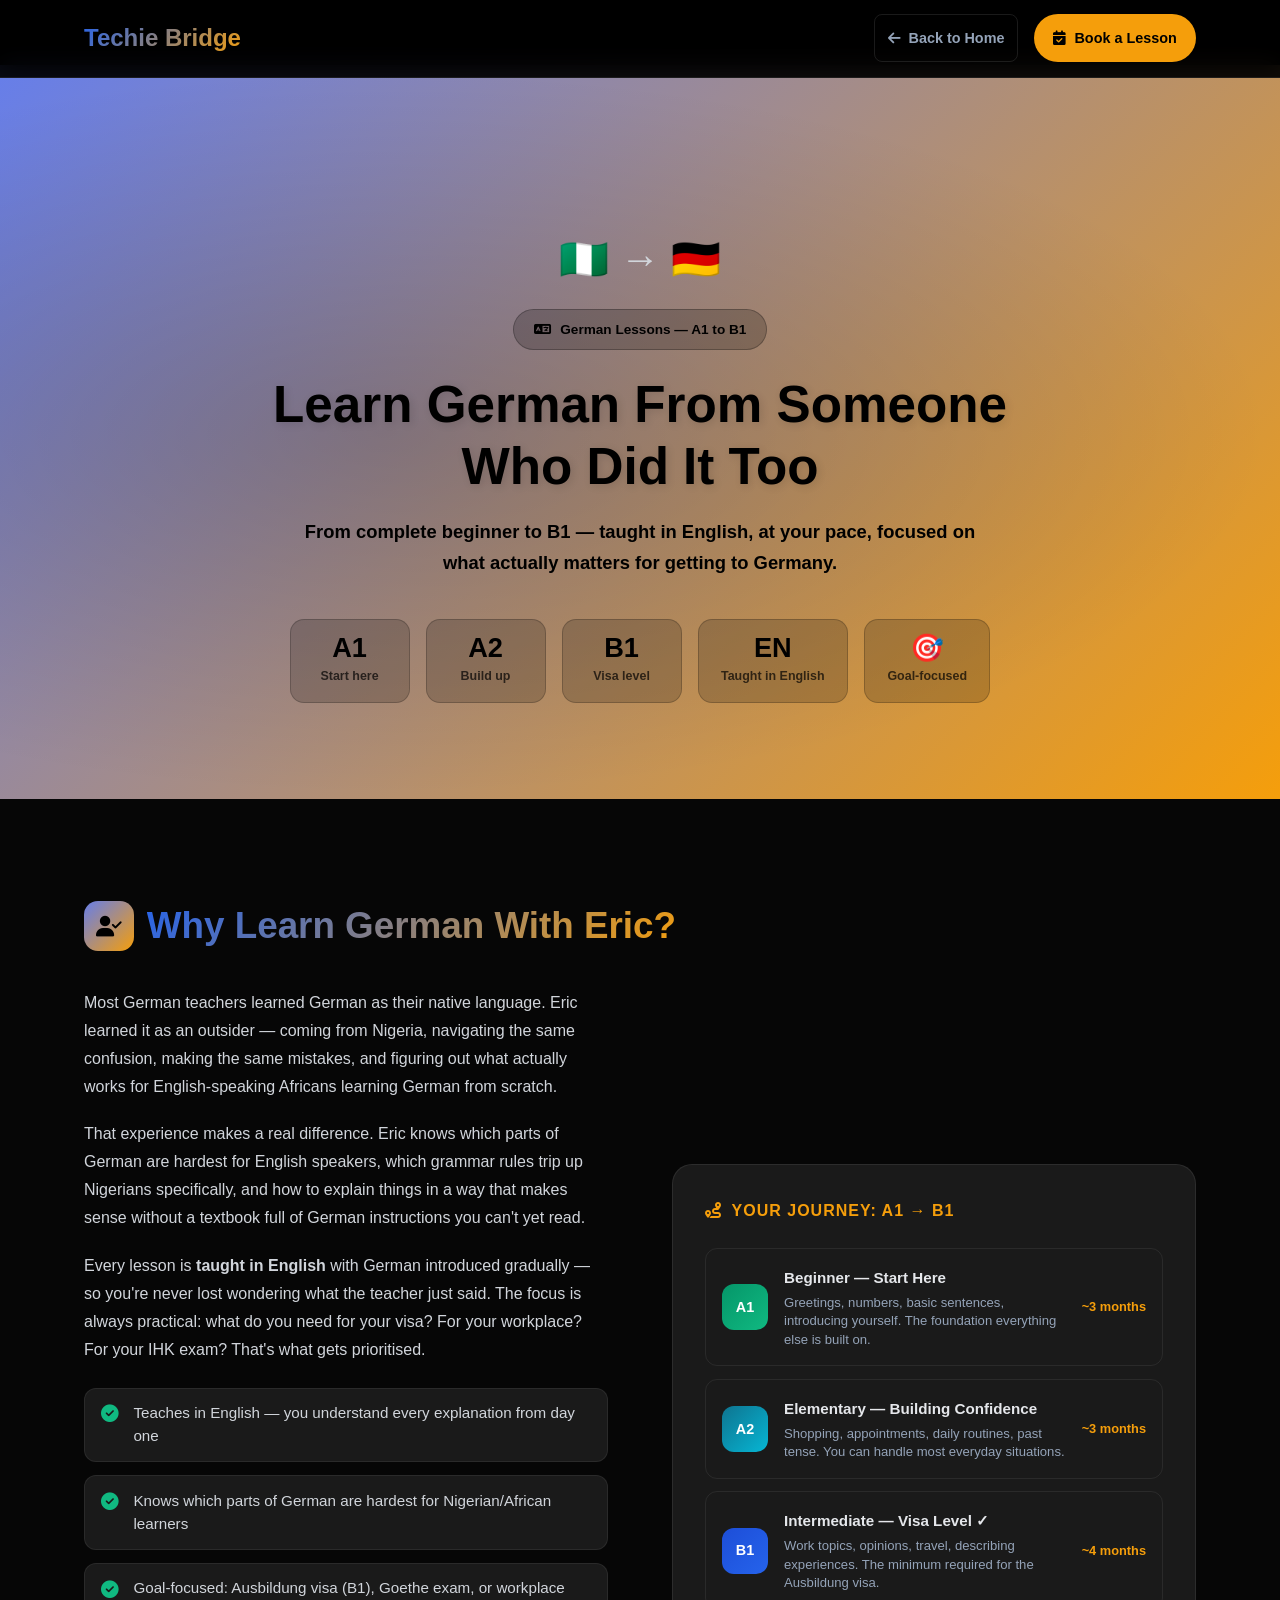
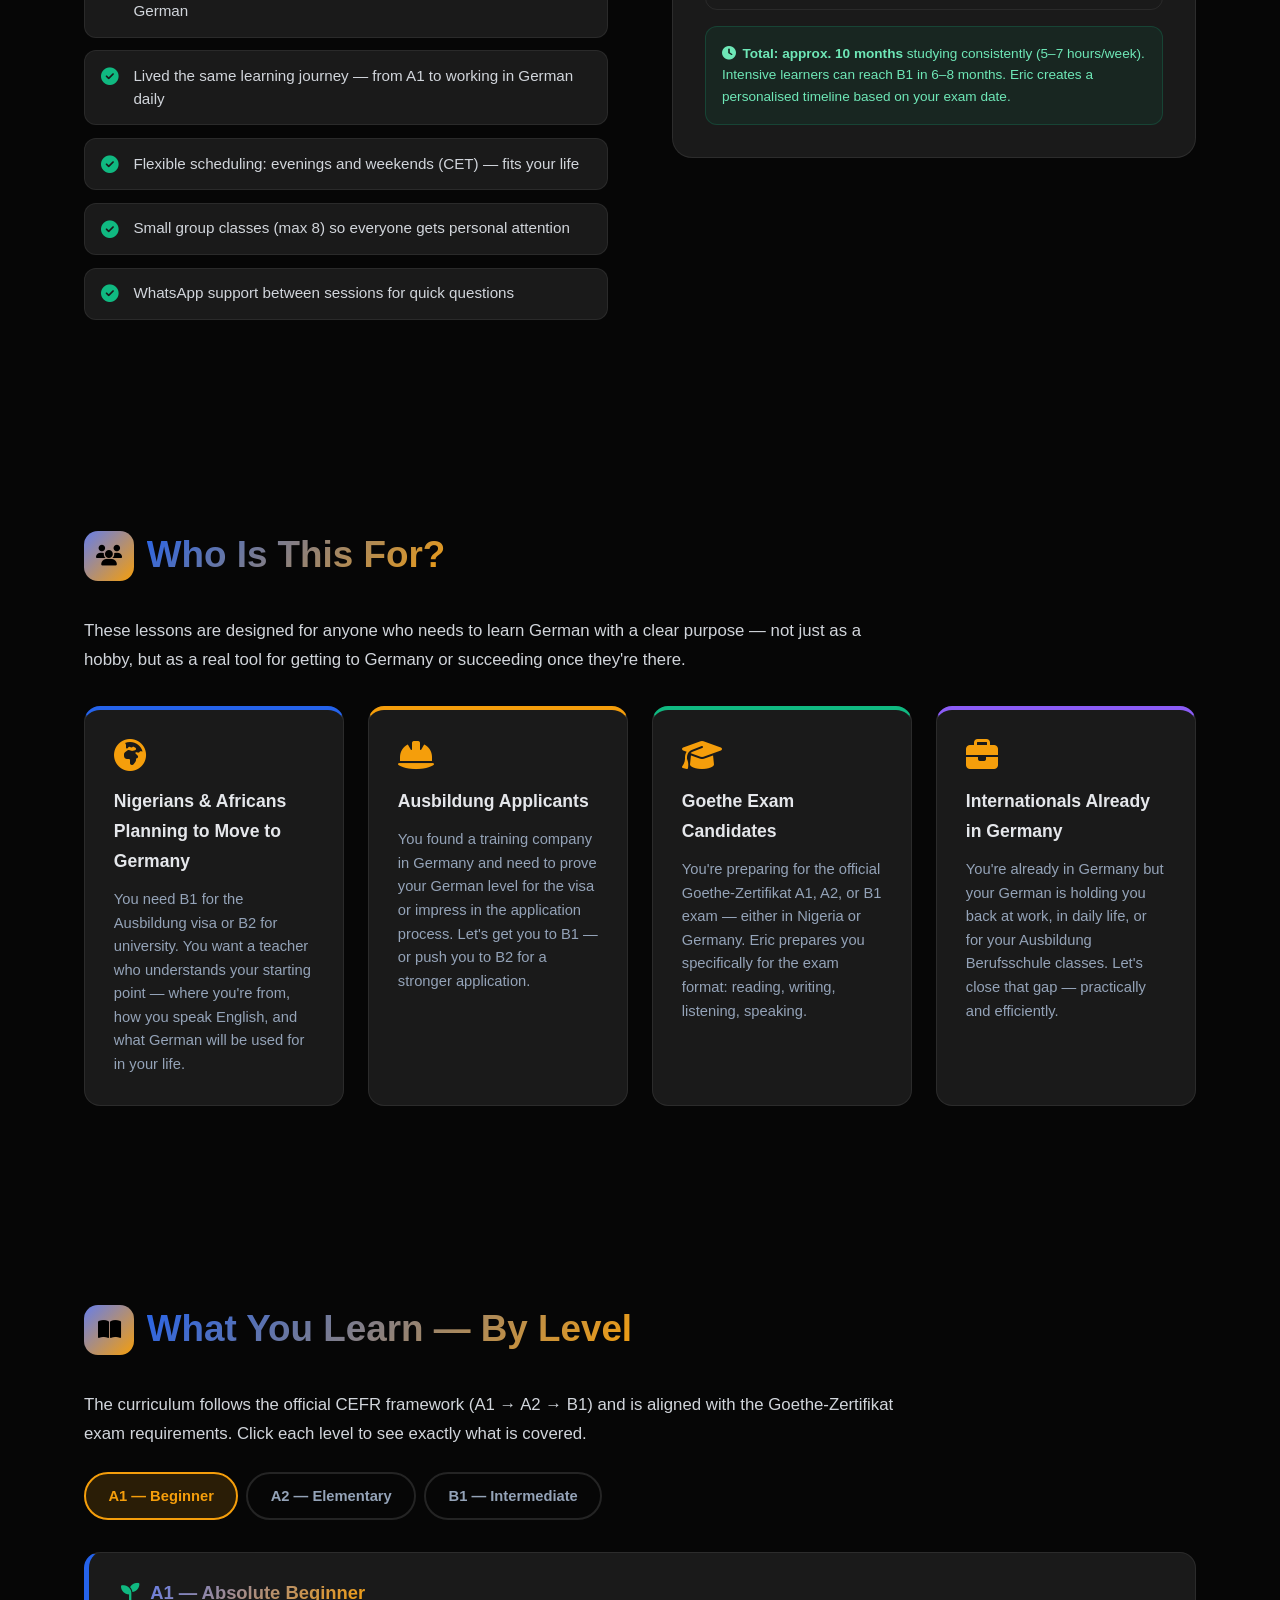
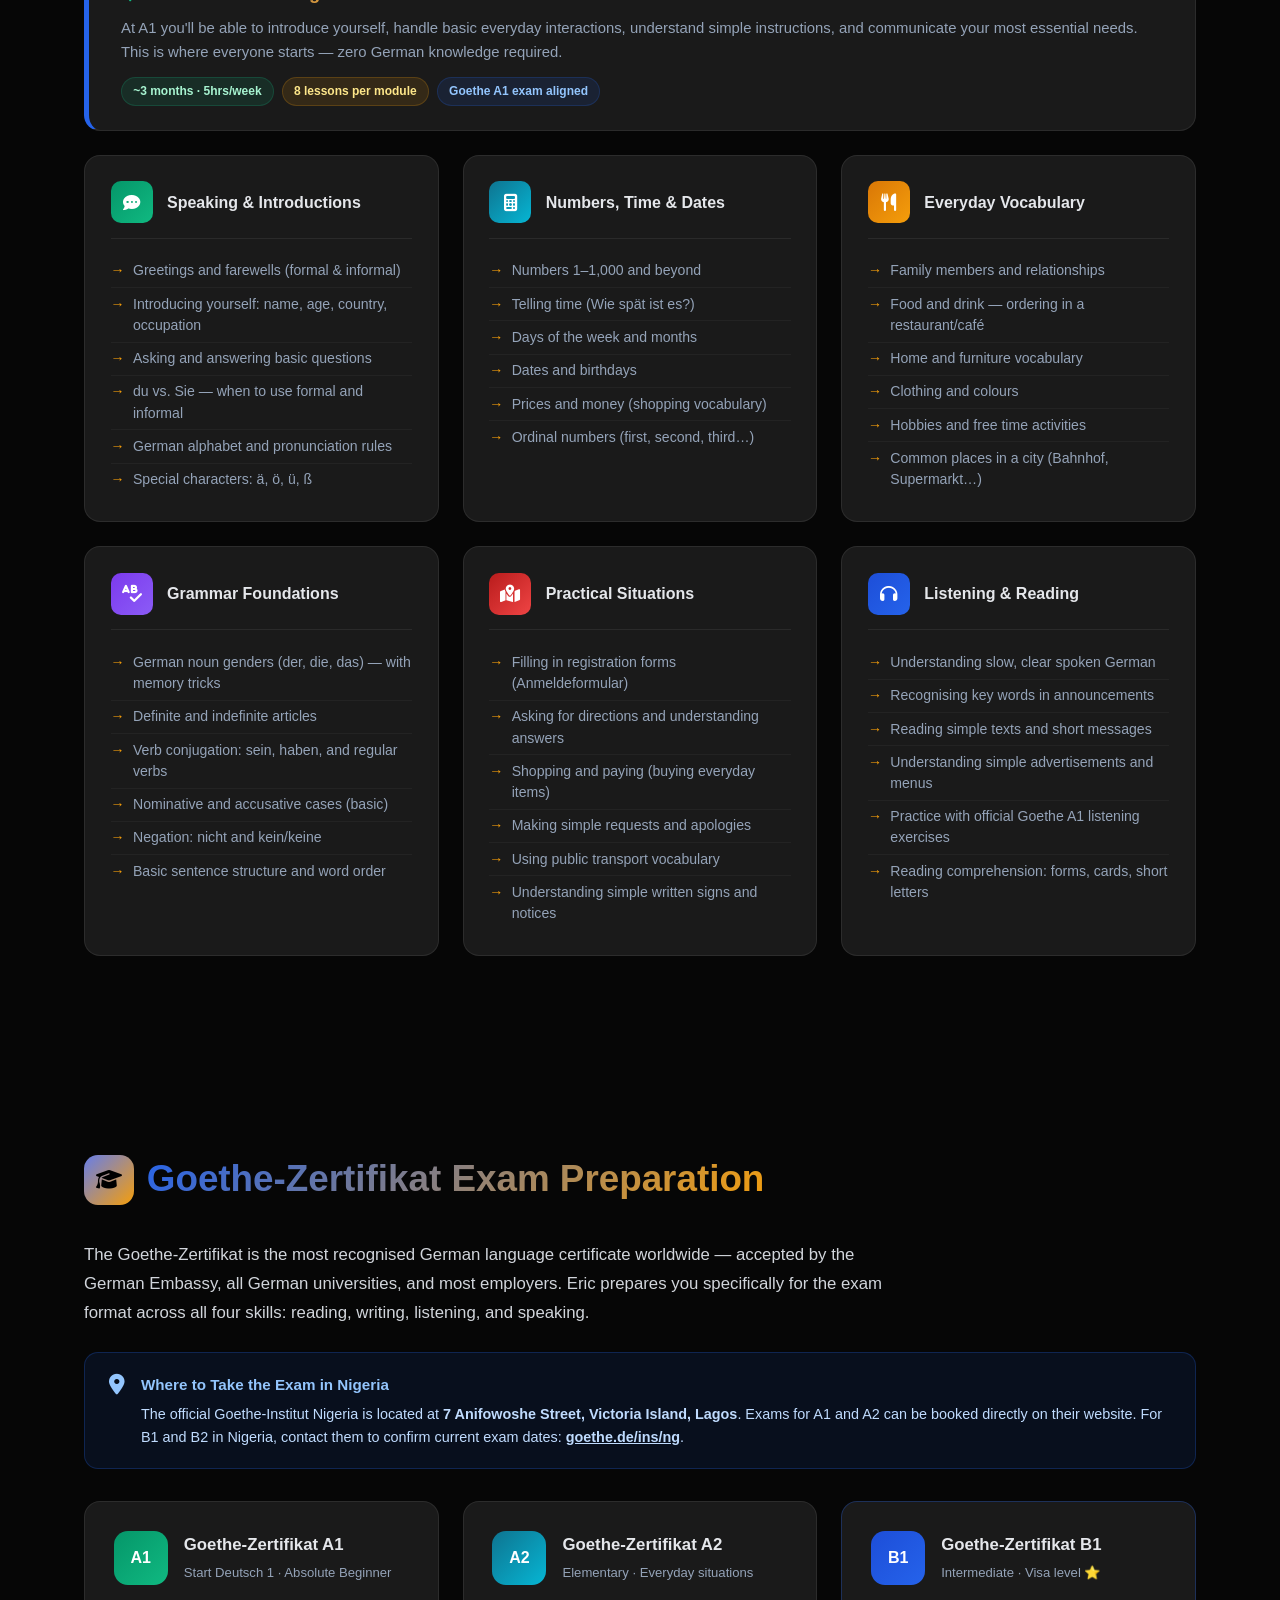
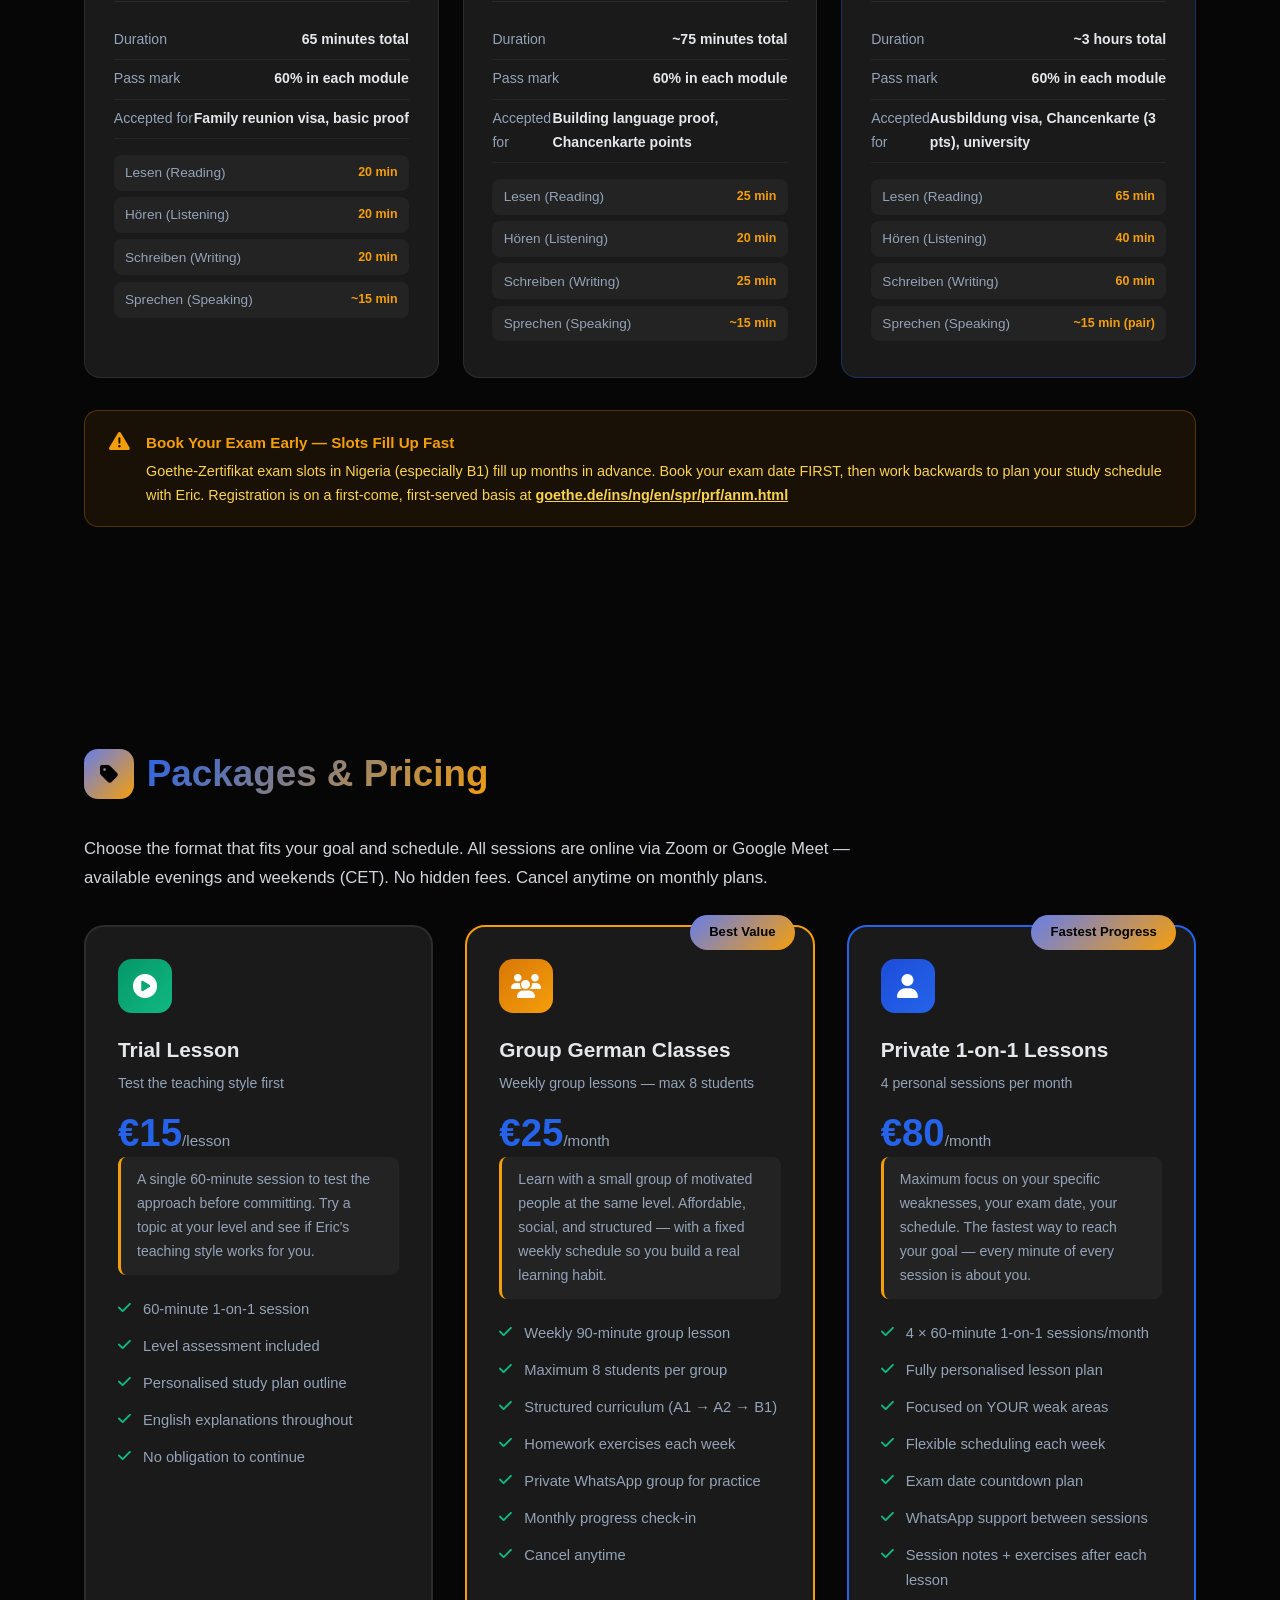
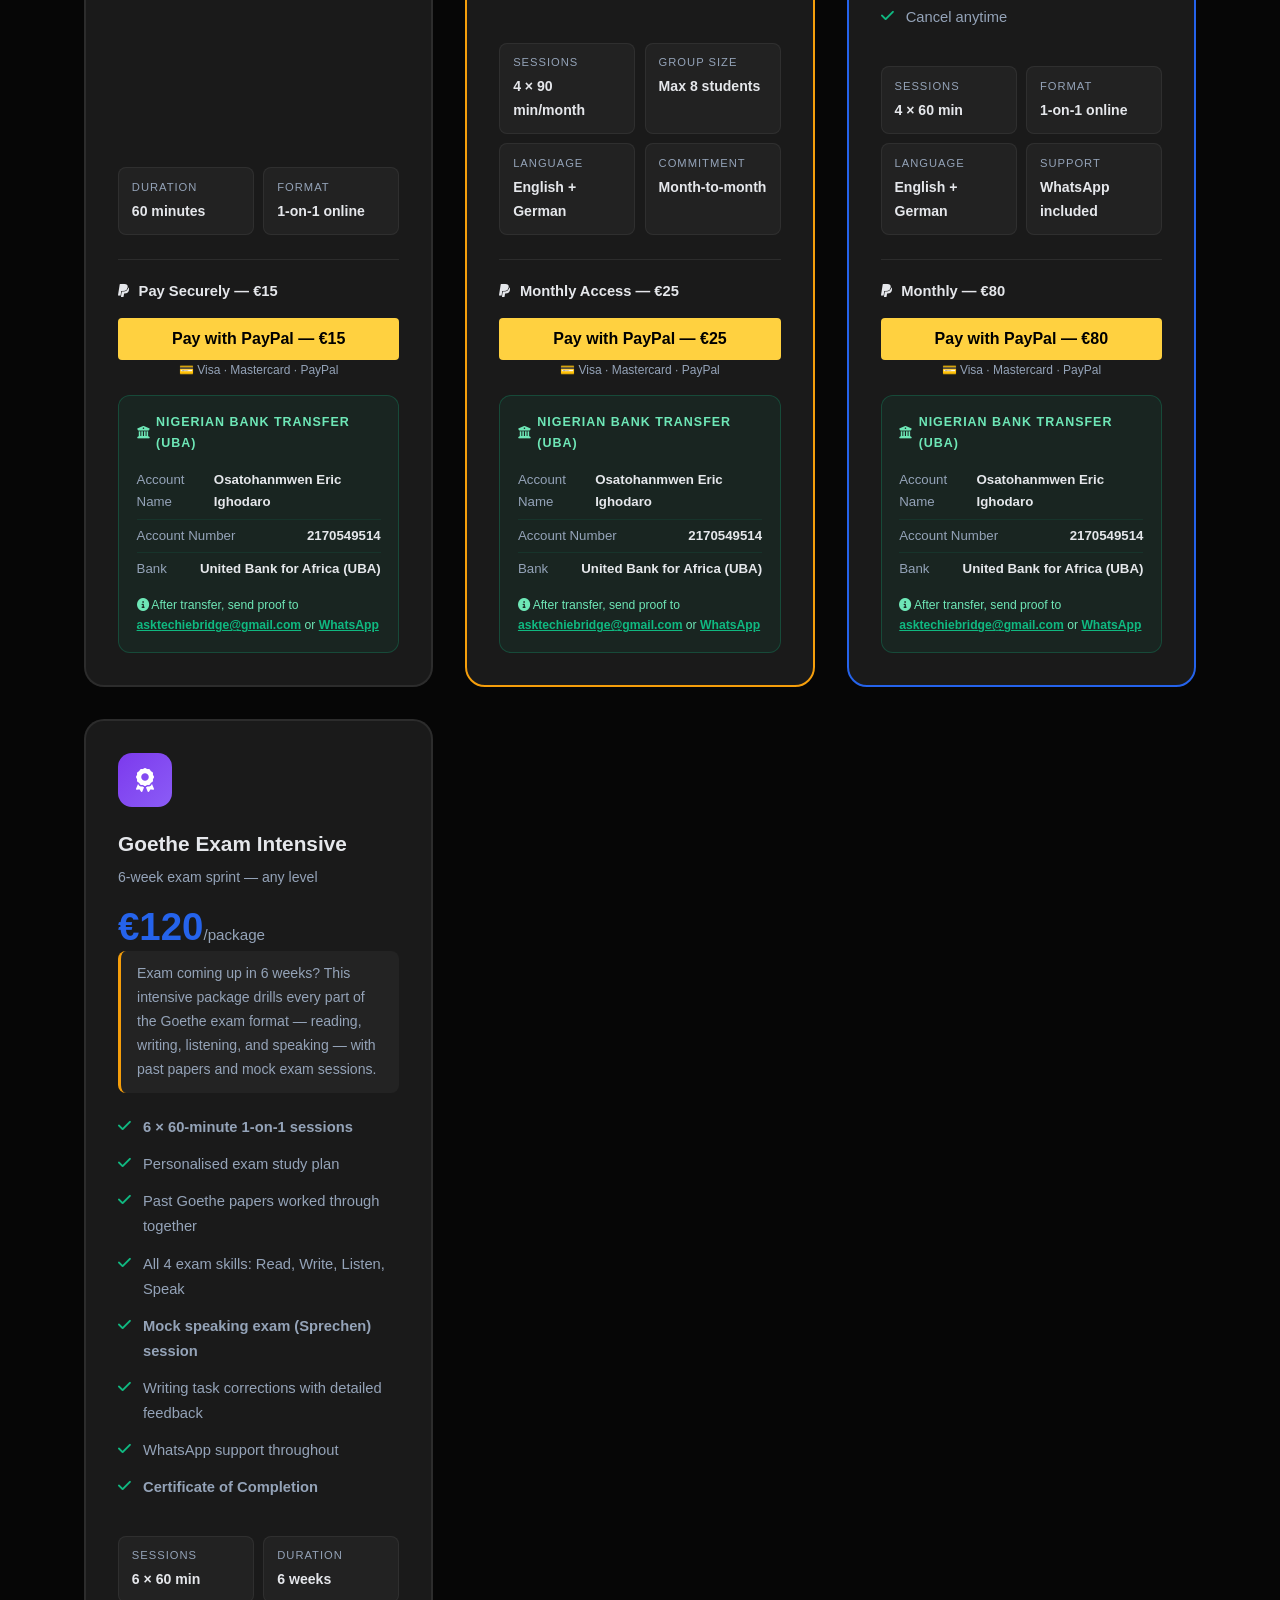
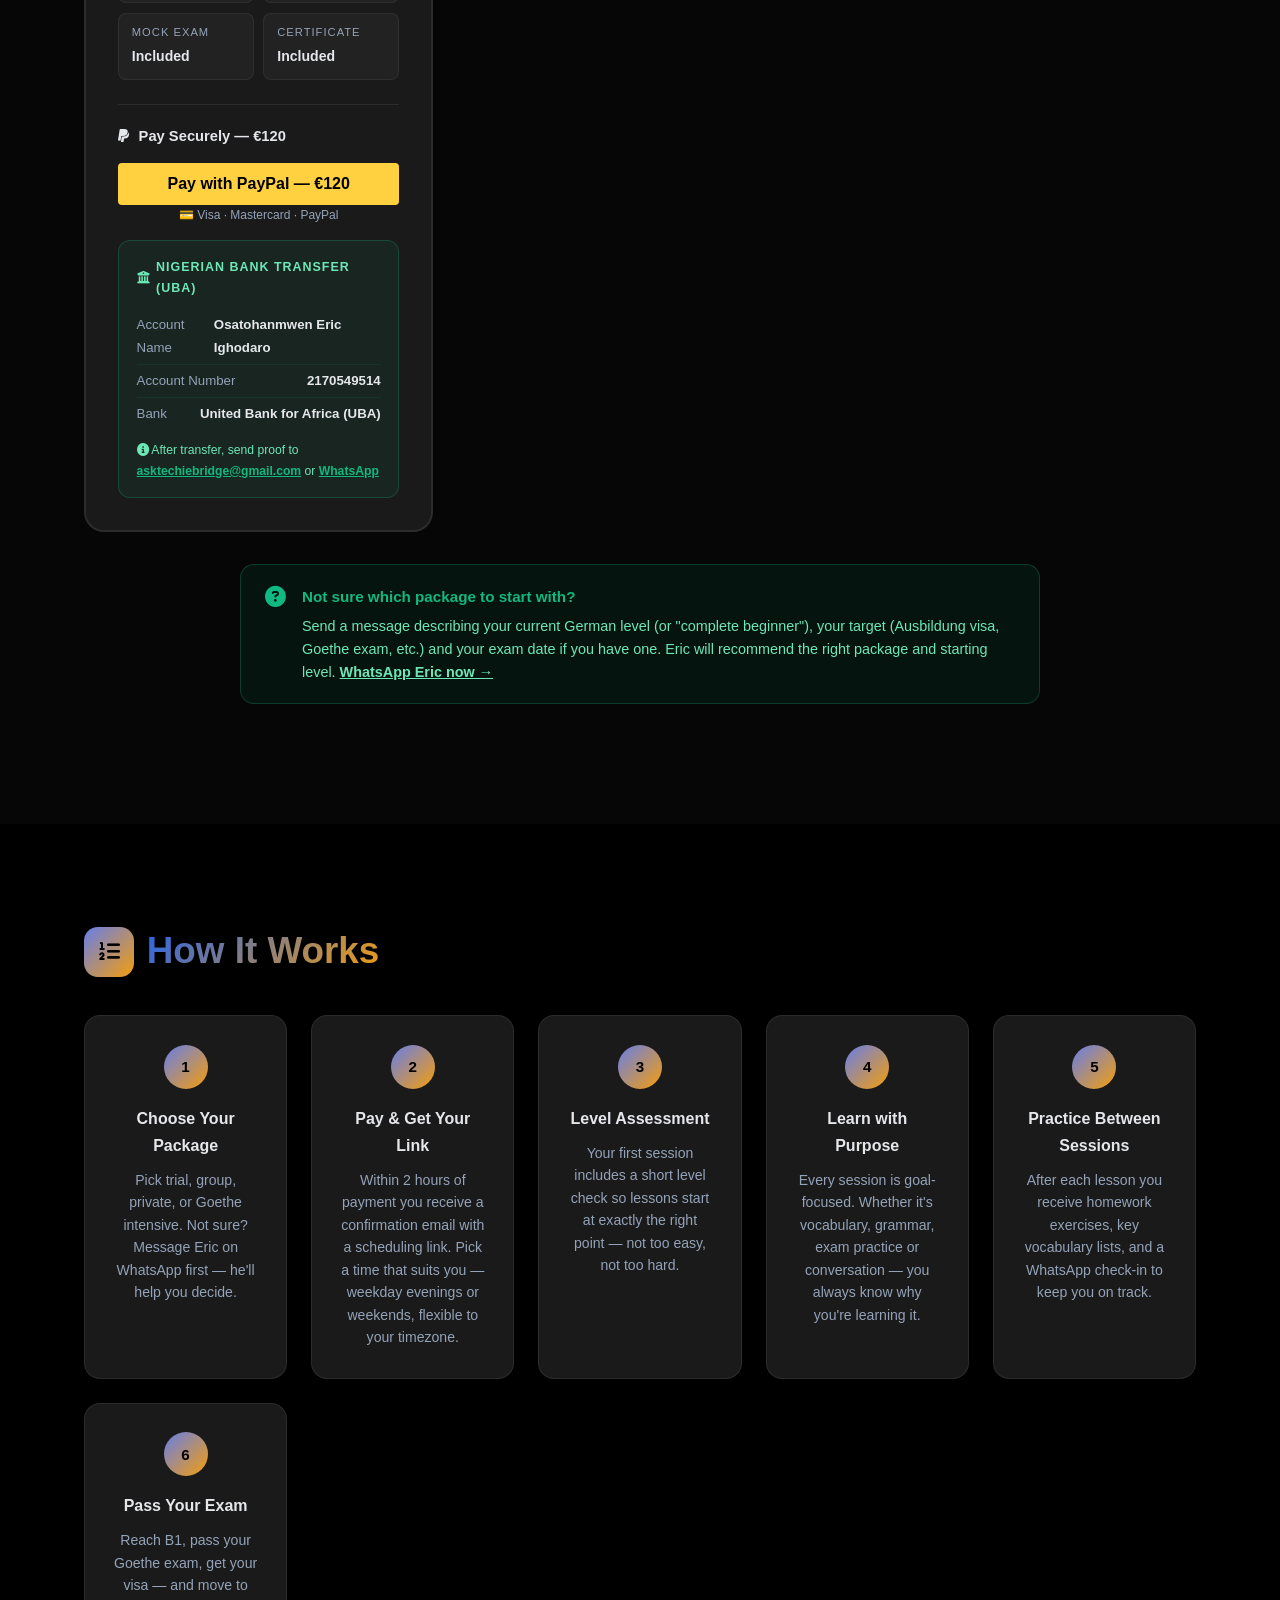
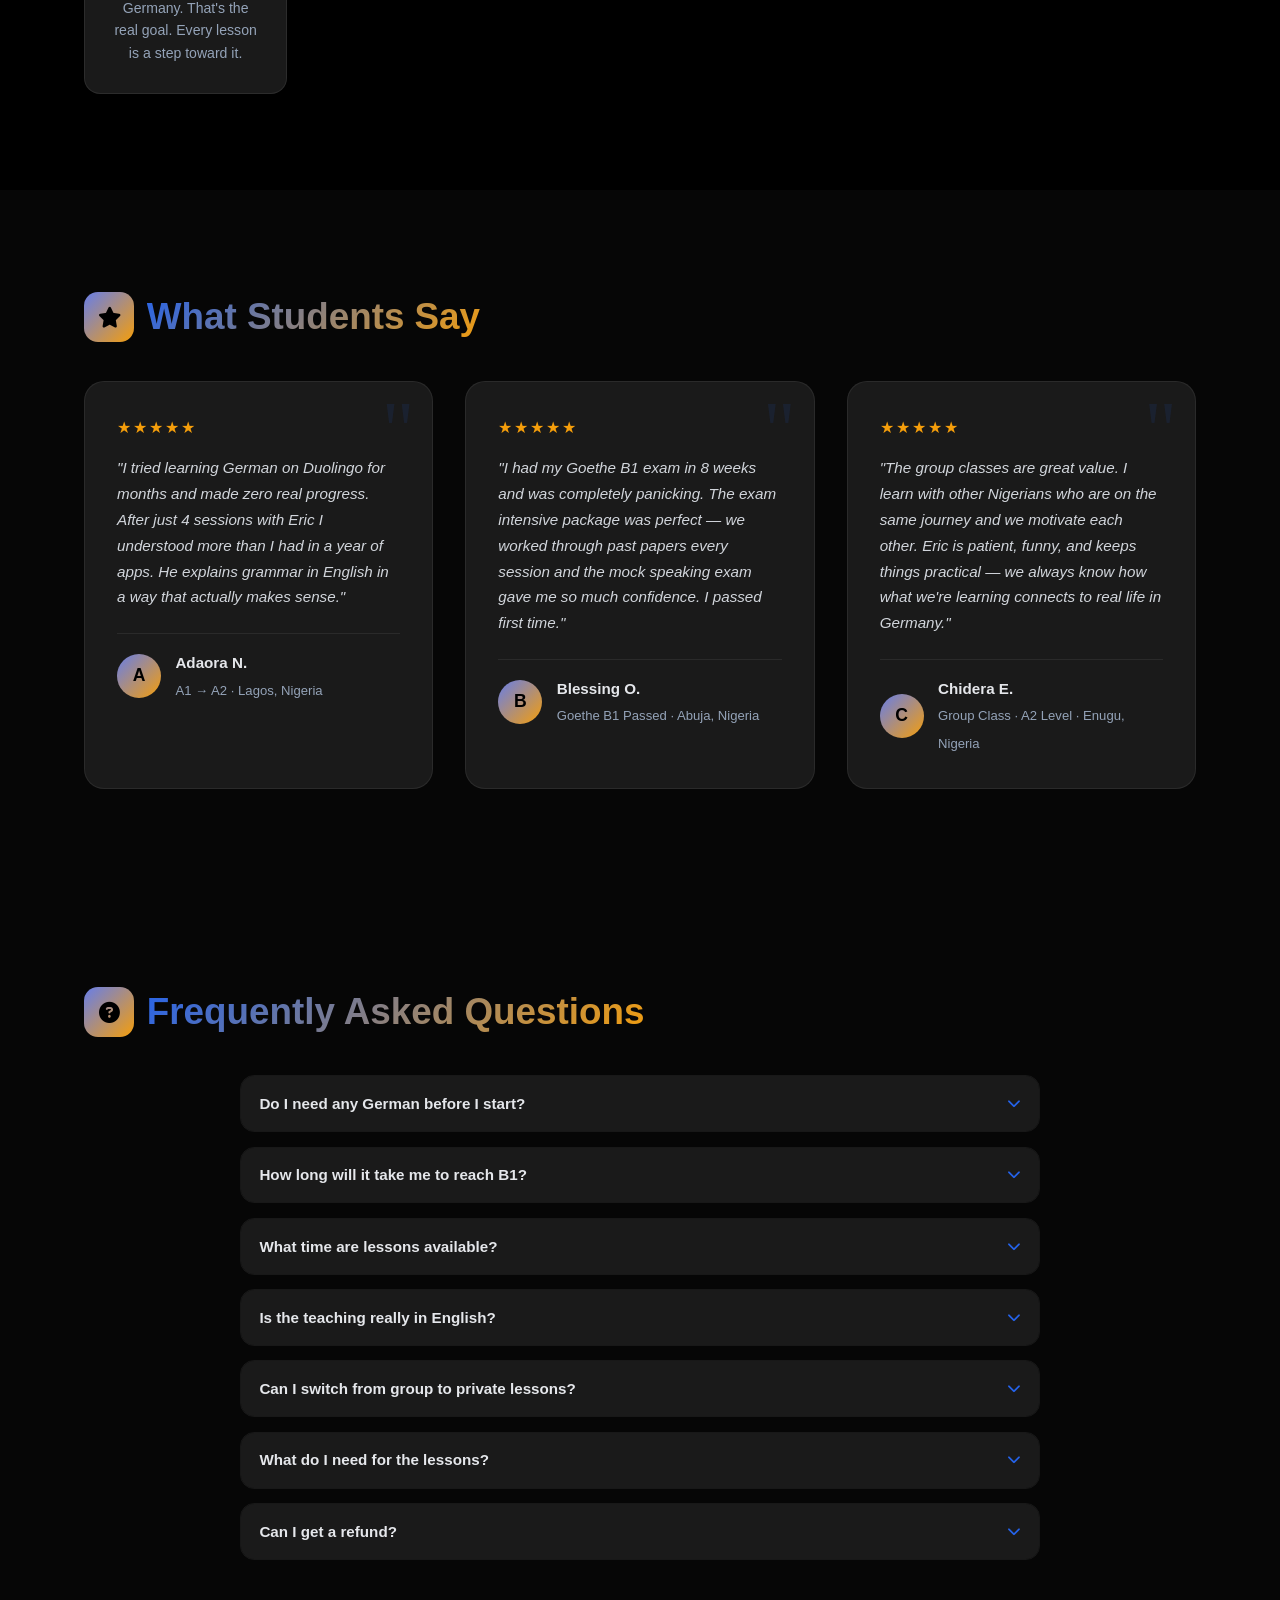
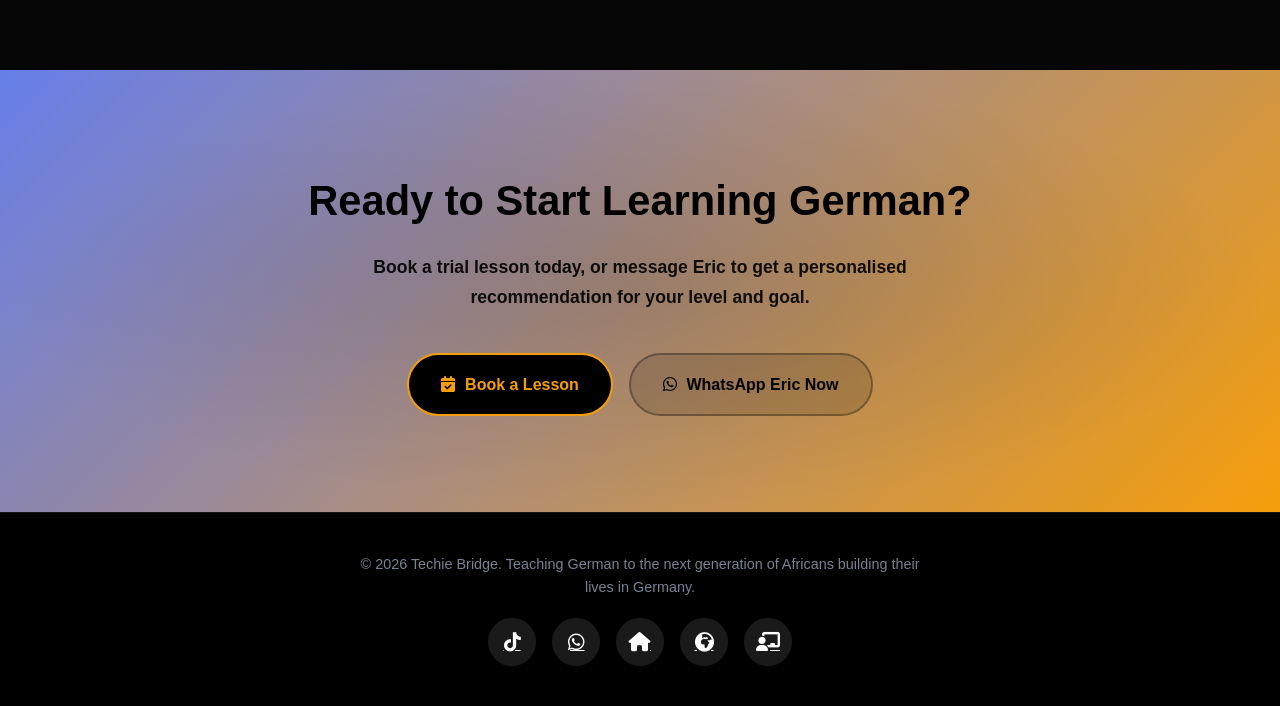
==== commit 6882aa1a: "Add files via upload" ====
--- a/german-lessons.html
+++ b/german-lessons.html
@@ -747,7 +747,7 @@
       <i class="fas fa-map-marker-alt"></i>
       <div class="callout-body">
         <h5>Where to Take the Exam in Nigeria</h5>
-        <p>The official Goethe-Institut Nigeria is located at <strong>7 Anifowoshe Street, Victoria Island, Lagos</strong>. Exams for A1 and A2 can be booked directly on their website. For B1 and B2 in Nigeria, contact them to confirm current exam dates: <a href="https://www.goethe.de/ins/ng/en/spr/prf.html" target="_blank" rel="noopener">goethe.de/ins/ng</a>. All Goethe-Zertifikat certificates do not expire.</p>
+        <p>The official Goethe-Institut Nigeria is located at <strong>7 Anifowoshe Street, Victoria Island, Lagos</strong>. Exams for A1 and A2 can be booked directly on their website. For B1 and B2 in Nigeria, contact them to confirm current exam dates: <a href="https://www.goethe.de/ins/ng/en/spr/prf.html" target="_blank" rel="noopener">goethe.de/ins/ng</a>.</p>
       </div>
     </div>
 
@@ -762,7 +762,6 @@
         </div>
         <div class="exam-detail-row"><span>Duration</span><span>65 minutes total</span></div>
         <div class="exam-detail-row"><span>Pass mark</span><span>60% in each module</span></div>
-        <div class="exam-detail-row"><span>Validity</span><span>Does not expire</span></div>
         <div class="exam-detail-row"><span>Accepted for</span><span>Family reunion visa, basic proof</span></div>
         <div class="exam-parts">
           <div class="exam-part"><span>Lesen (Reading)</span><span>20 min</span></div>
@@ -782,7 +781,6 @@
         </div>
         <div class="exam-detail-row"><span>Duration</span><span>~75 minutes total</span></div>
         <div class="exam-detail-row"><span>Pass mark</span><span>60% in each module</span></div>
-        <div class="exam-detail-row"><span>Validity</span><span>Does not expire</span></div>
         <div class="exam-detail-row"><span>Accepted for</span><span>Building language proof, Chancenkarte points</span></div>
         <div class="exam-parts">
           <div class="exam-part"><span>Lesen (Reading)</span><span>25 min</span></div>
@@ -802,7 +800,6 @@
         </div>
         <div class="exam-detail-row"><span>Duration</span><span>~3 hours total</span></div>
         <div class="exam-detail-row"><span>Pass mark</span><span>60% in each module</span></div>
-        <div class="exam-detail-row"><span>Validity</span><span>Does not expire</span></div>
         <div class="exam-detail-row"><span>Accepted for</span><span>Ausbildung visa, Chancenkarte (3 pts), university</span></div>
         <div class="exam-parts">
           <div class="exam-part"><span>Lesen (Reading)</span><span>65 min</span></div>
@@ -1019,7 +1016,7 @@
       <div class="how-card">
         <div class="how-num">2</div>
         <h4>Pay & Get Your Link</h4>
-        <p>Within 2 hours of payment you receive a scheduling link. Pick any evening or weekend slot (CET timezone).</p>
+        <p>Within 2 hours of payment you receive a confirmation email with a scheduling link. Pick a time that suits you — weekday evenings or weekends, flexible to your timezone.</p>
       </div>
       <div class="how-card">
         <div class="how-num">3</div>
@@ -1100,7 +1097,7 @@
       </div>
       <div class="faq-item">
         <button class="faq-q" aria-expanded="false">What time are lessons available? <i class="fas fa-chevron-down chevron"></i></button>
-        <div class="faq-a"><p>Lessons are available <strong>weekday evenings from 18:00 CET</strong> and <strong>all day weekends</strong>. For Nigeria (WAT timezone, which is CET−1), this means weekday evenings from 17:00 Nigeria time and weekends all day. After payment you receive a scheduling link where you choose your preferred time slot each week.</p></div>
+        <div class="faq-a"><p>Lessons are available <strong>weekdays from 7:00 PM Nigeria time</strong> and <strong>weekends from 2:00 PM Nigeria time</strong>. Timing is flexible and can be adjusted to fit the schedules of individual students — just mention your preferred time when booking. After payment you receive a scheduling link where you choose your slot.</p></div>
       </div>
       <div class="faq-item">
         <button class="faq-q" aria-expanded="false">Is the teaching really in English? <i class="fas fa-chevron-down chevron"></i></button>
@@ -1208,5 +1205,24 @@
   });
 });
 </script>
+
+<script>
+// Scroll to hash anchor on page load (handles cross-page navigation)
+(function(){
+  function doHash(){
+    try{
+      var hash=window.location.hash;
+      if(!hash||hash.length<=1)return;
+      var el=document.querySelector(hash);
+      if(!el)return;
+      var nav=document.querySelector('nav');
+      var off=nav?nav.offsetHeight+20:85;
+      window.scrollTo({top:Math.max(0,el.getBoundingClientRect().top+window.scrollY-off),behavior:'smooth'});
+    }catch(e){}
+  }
+  setTimeout(doHash,250);
+  setTimeout(doHash,700);
+})();
+</script>
 </body>
 </html>
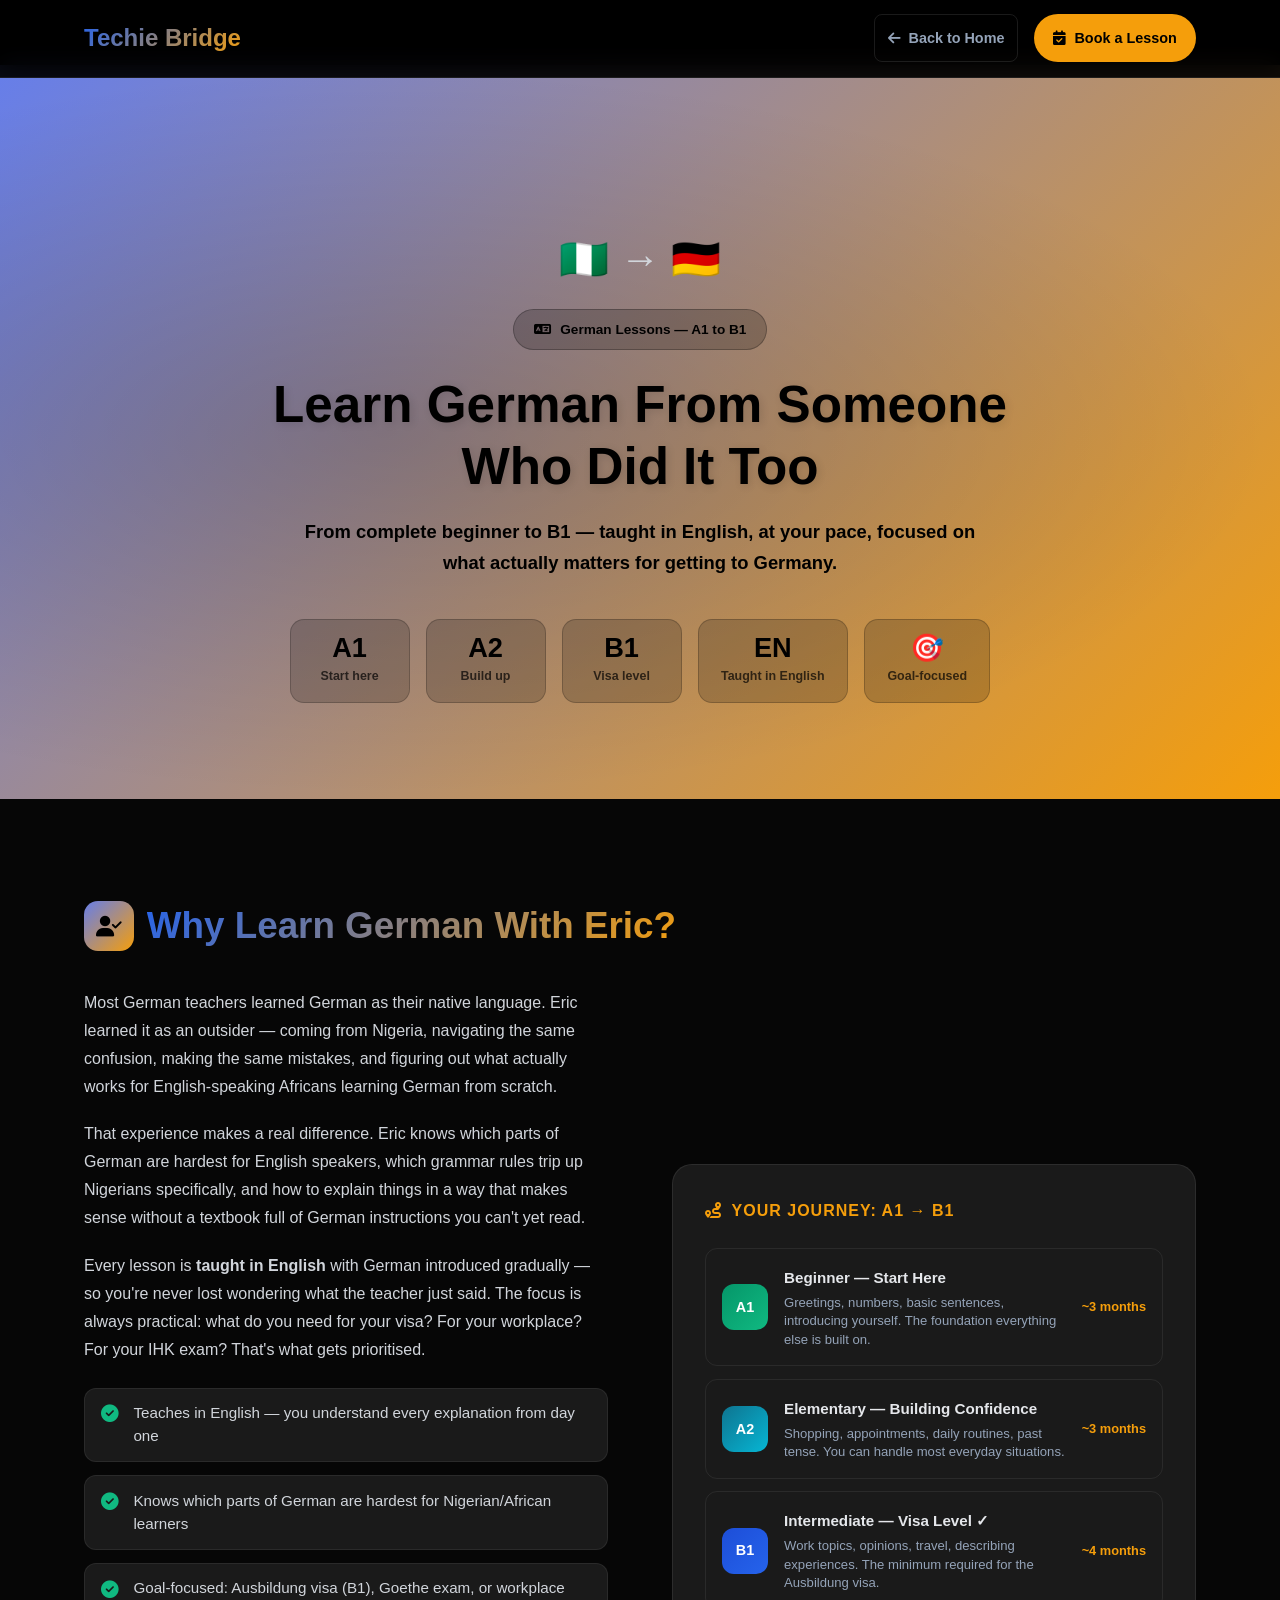
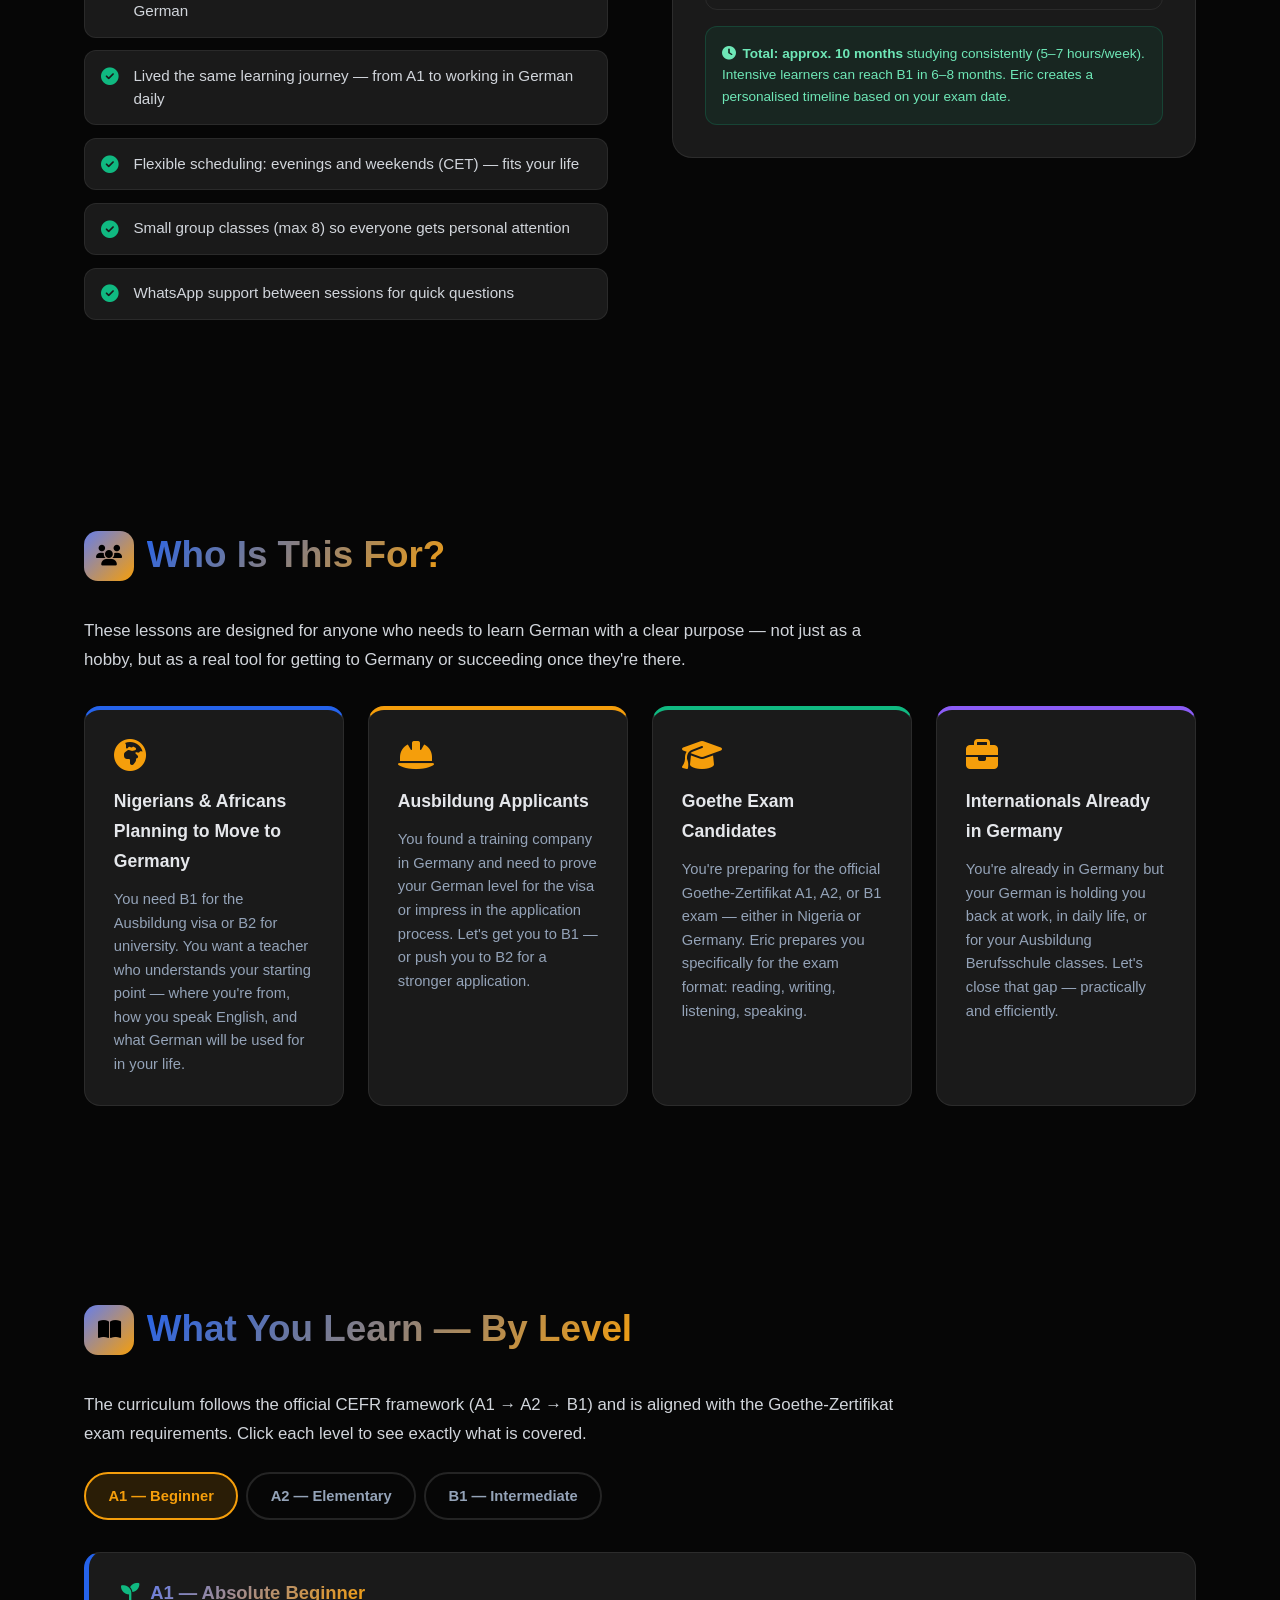
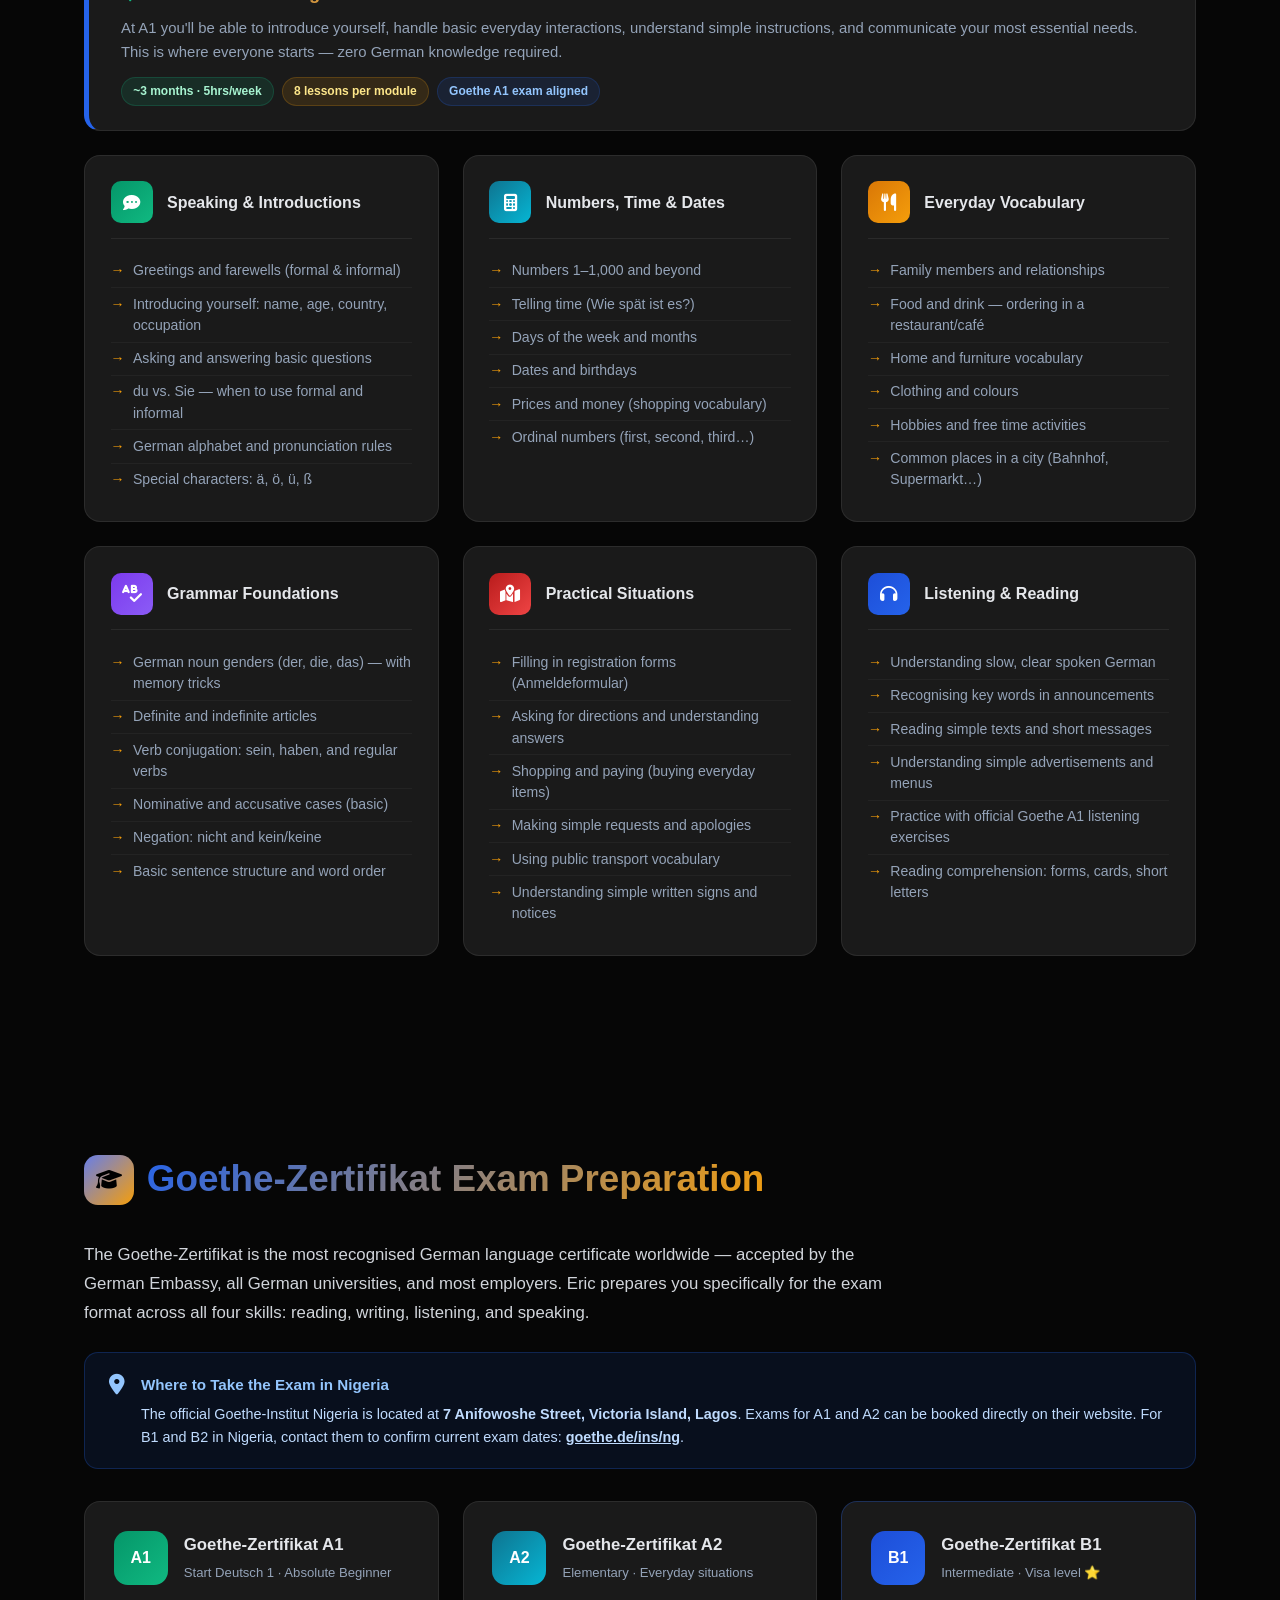
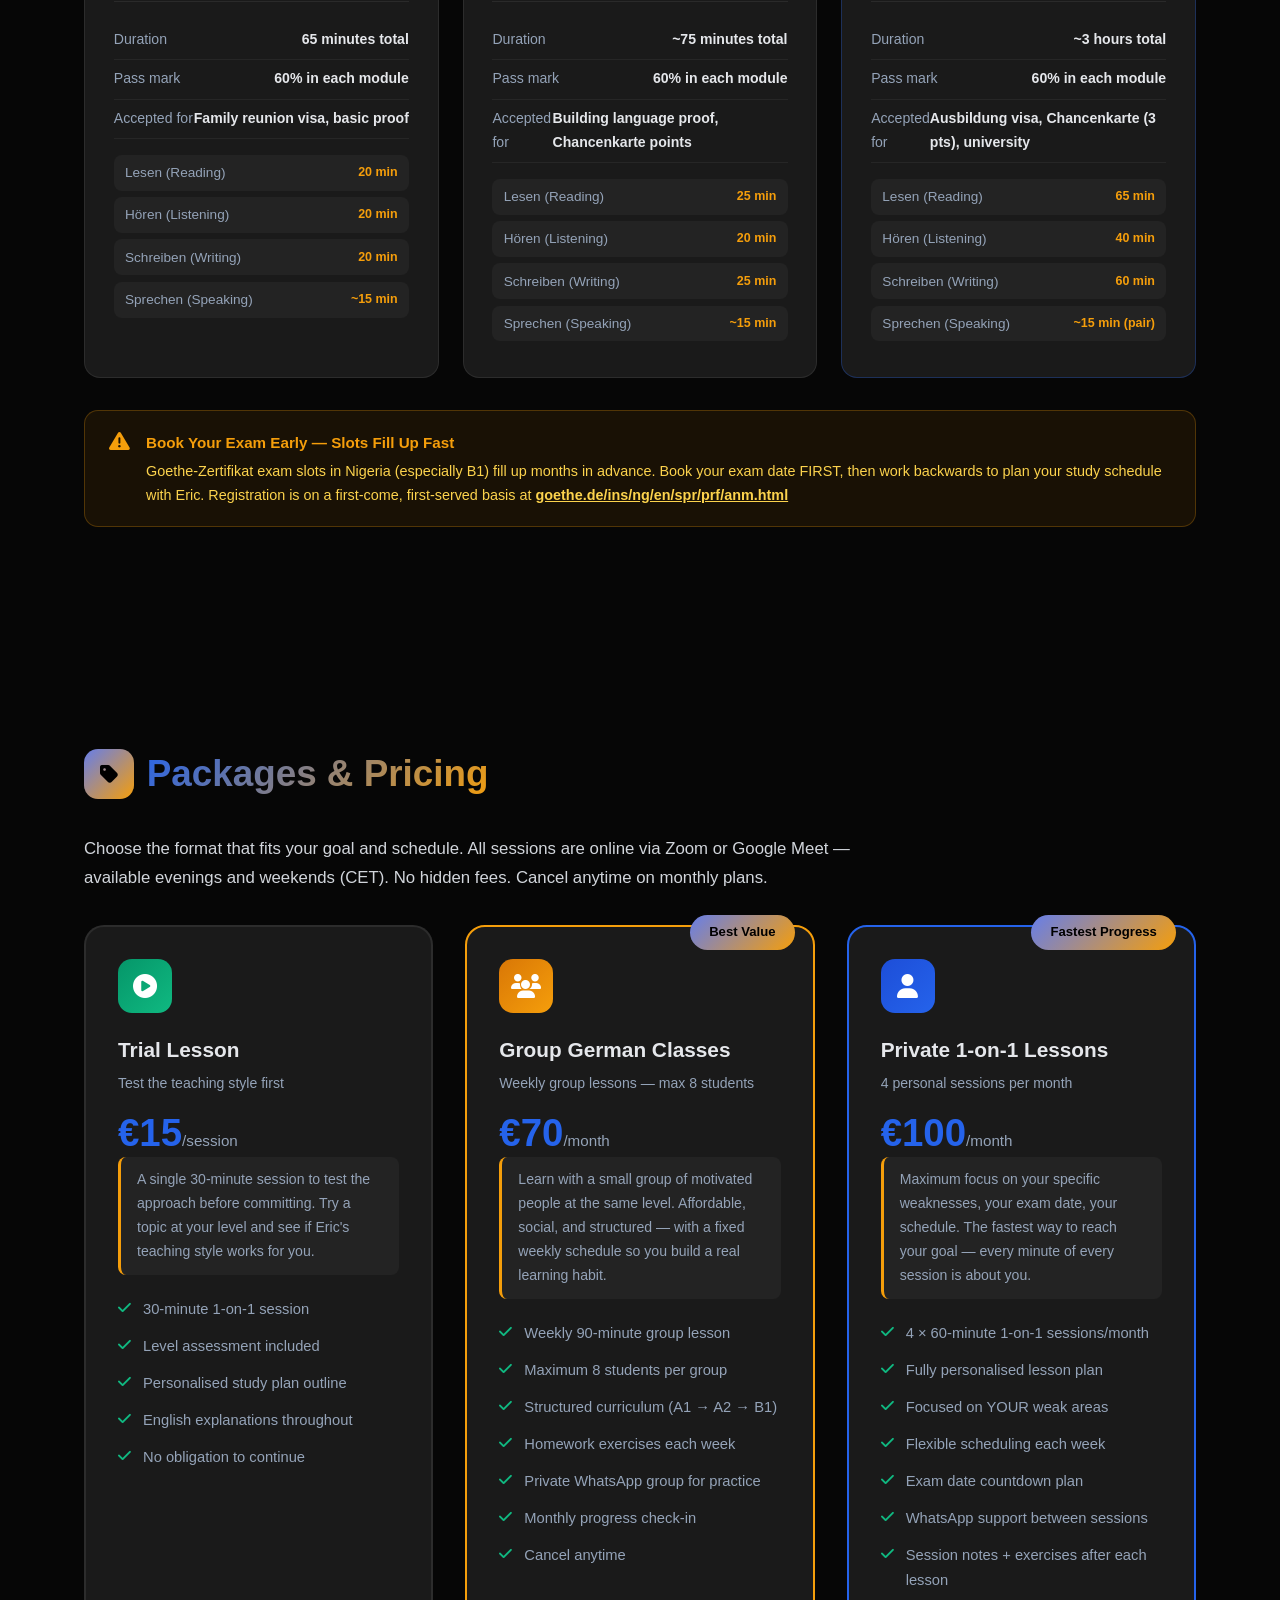
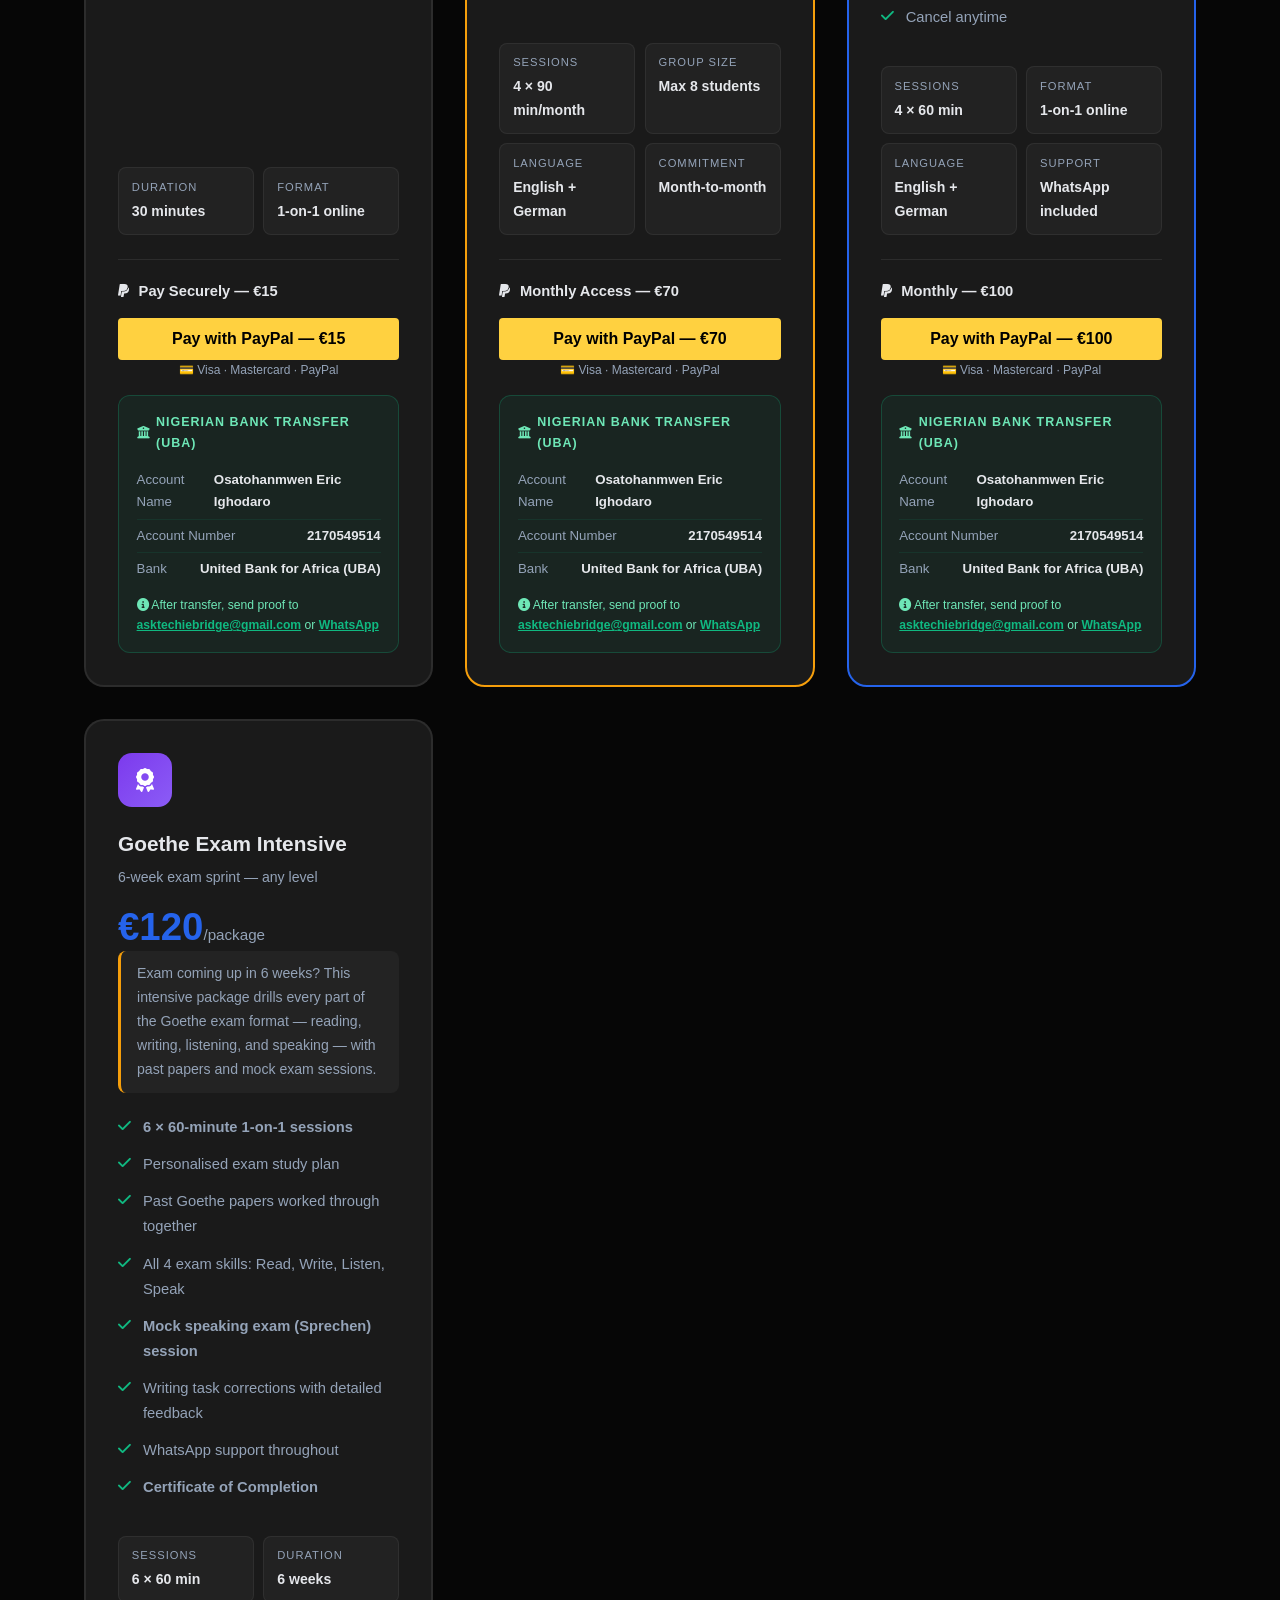
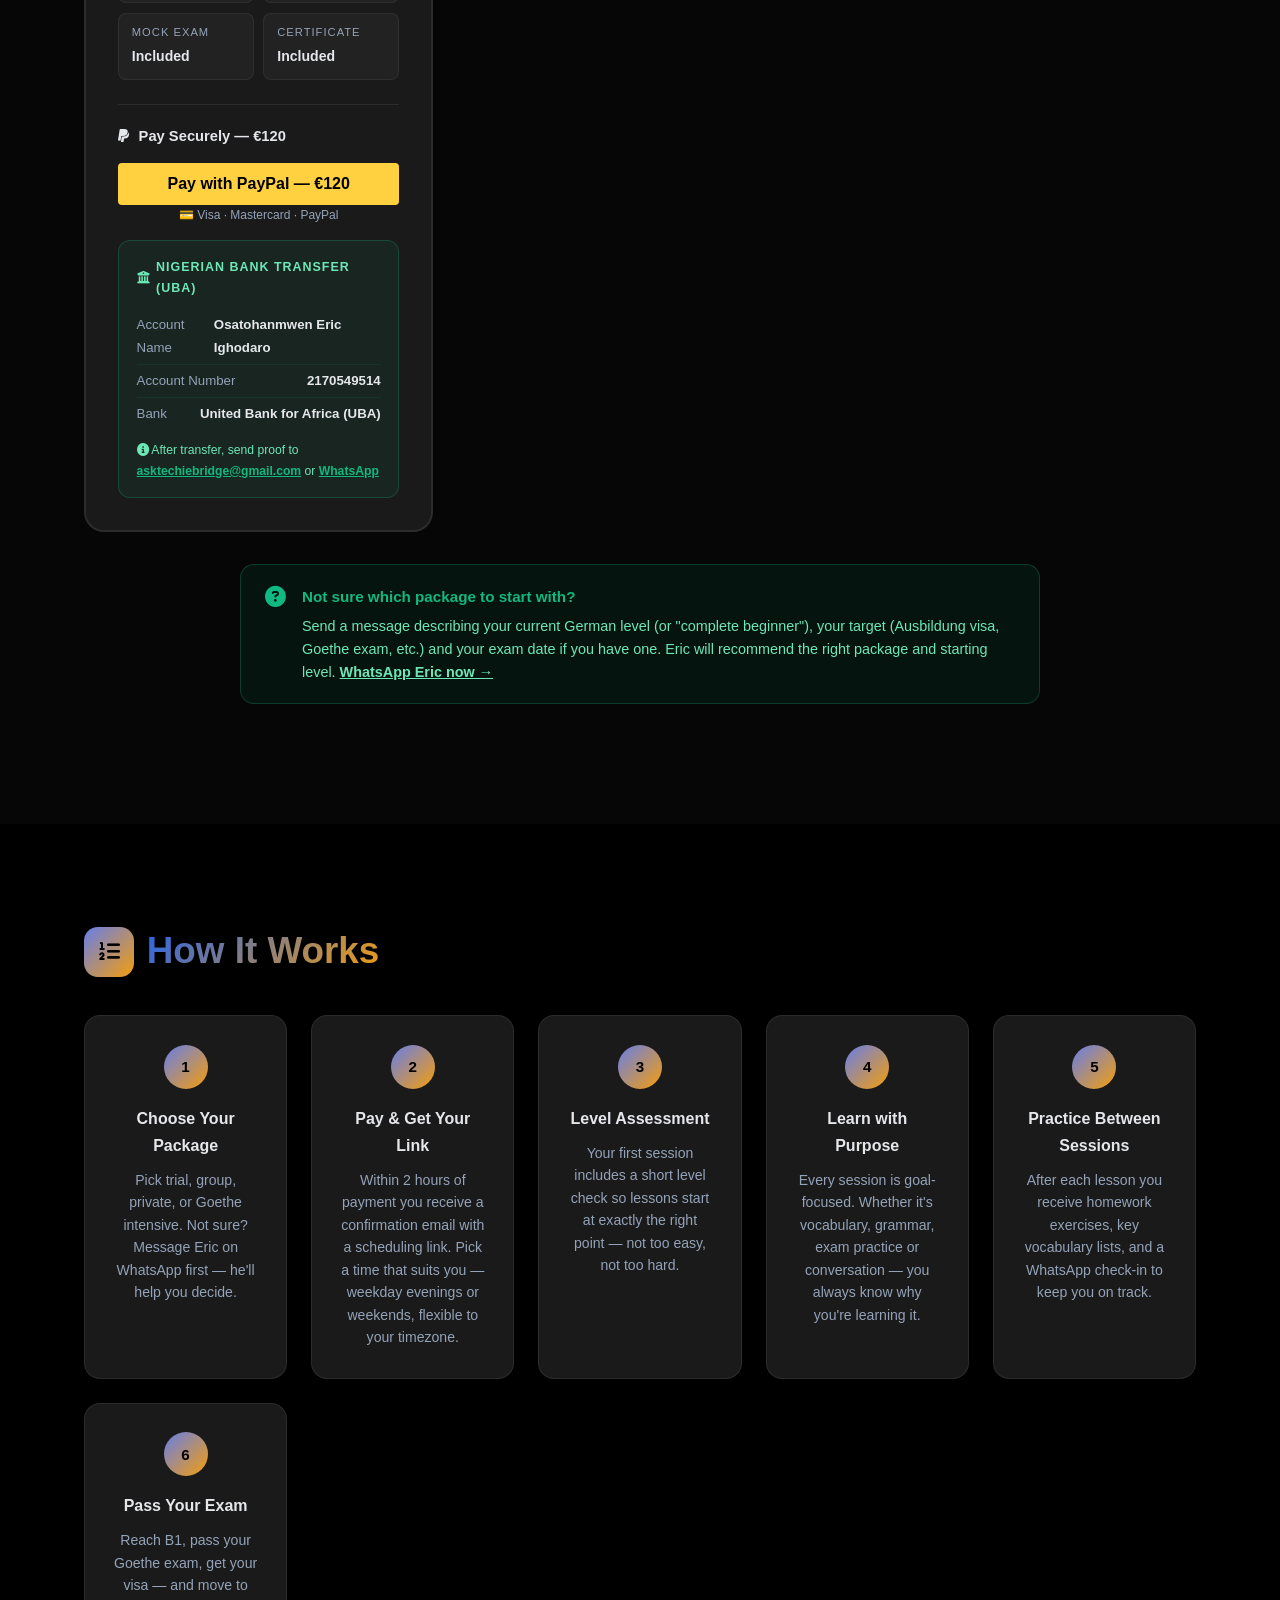
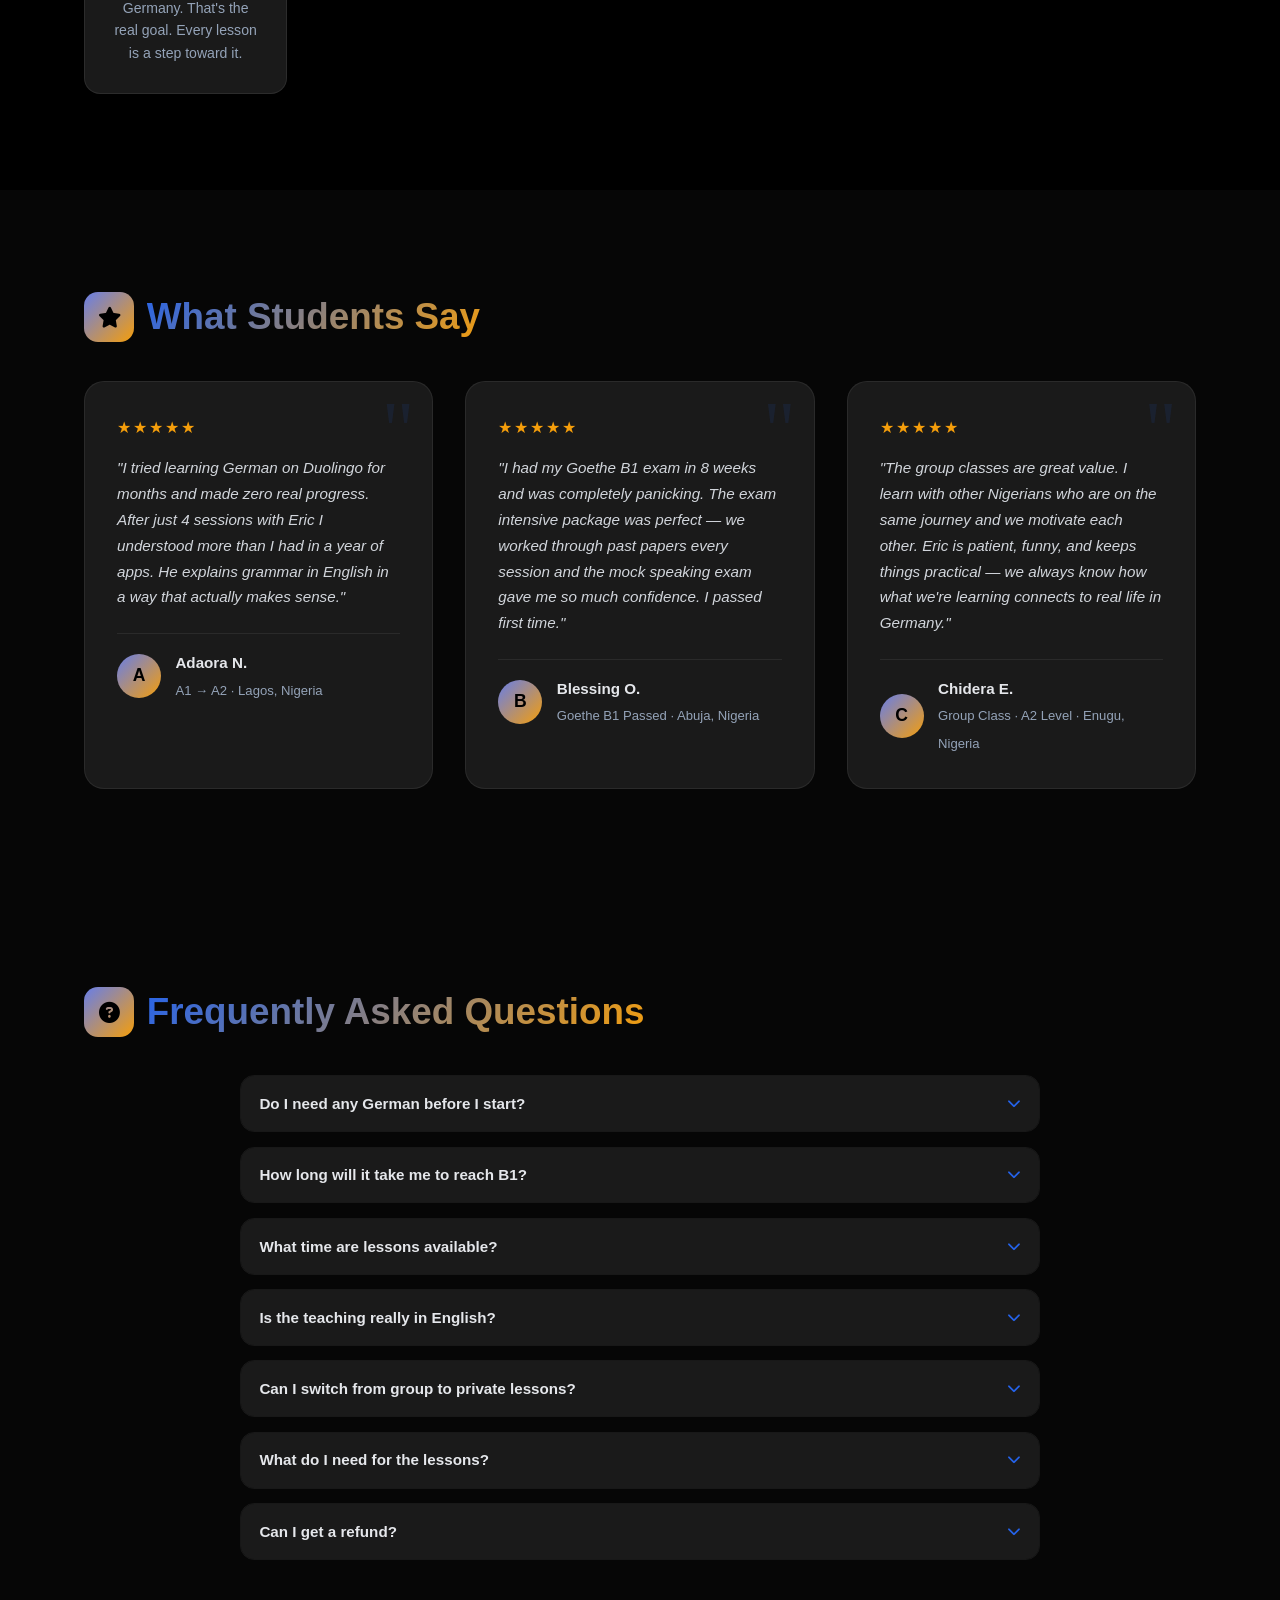
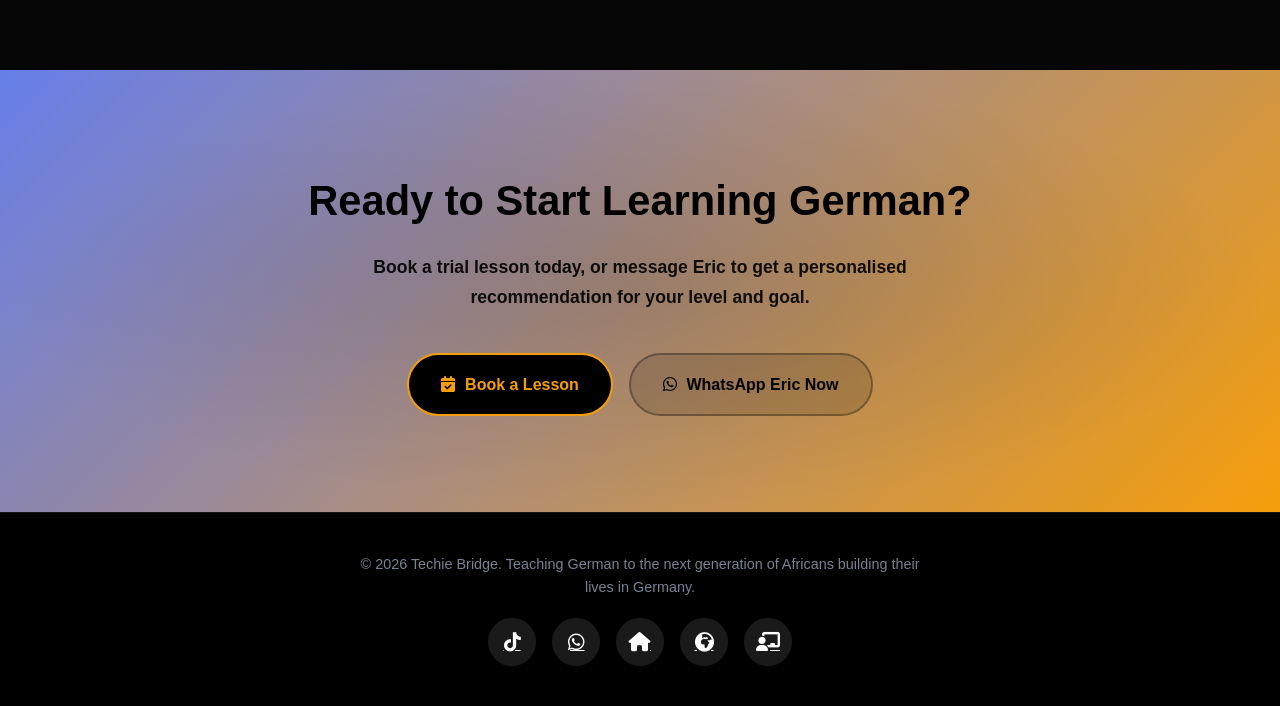
==== commit 9a26760c: "Add files via upload" ====
--- a/german-lessons.html
+++ b/german-lessons.html
@@ -257,7 +257,8 @@
   .why-grid{grid-template-columns:1fr;gap:2.5rem}
 }
 @media(max-width:768px){
-  .mob-nav{display:flex;flex-direction:column;position:absolute;top:100%;left:0;right:0}
+  .mob-nav{display:none;flex-direction:column;position:absolute;top:100%;left:0;right:0}
+  .mob-nav.active{display:flex}
   .nav-back,.nav-cta{display:none}
   .menu-toggle{display:flex}
   .page-hero{padding:8.5rem 0 5rem}
@@ -837,17 +838,17 @@
         <div class="pkg-icon" style="background:linear-gradient(135deg,#059669,#10b981)"><i class="fas fa-play-circle"></i></div>
         <h3>Trial Lesson</h3>
         <div class="pkg-subtitle">Test the teaching style first</div>
-        <div class="pkg-price">€15<span>/lesson</span></div>
-        <div class="pkg-desc">A single 60-minute session to test the approach before committing. Try a topic at your level and see if Eric's teaching style works for you.</div>
+        <div class="pkg-price">€15<span>/session</span></div>
+        <div class="pkg-desc">A single 30-minute session to test the approach before committing. Try a topic at your level and see if Eric's teaching style works for you.</div>
         <ul class="pkg-features">
-          <li><i class="fas fa-check"></i> 60-minute 1-on-1 session</li>
+          <li><i class="fas fa-check"></i> 30-minute 1-on-1 session</li>
           <li><i class="fas fa-check"></i> Level assessment included</li>
           <li><i class="fas fa-check"></i> Personalised study plan outline</li>
           <li><i class="fas fa-check"></i> English explanations throughout</li>
           <li><i class="fas fa-check"></i> No obligation to continue</li>
         </ul>
         <div class="pkg-meta">
-          <div class="pm-item"><div class="pm-label">Duration</div><div class="pm-value">60 minutes</div></div>
+          <div class="pm-item"><div class="pm-label">Duration</div><div class="pm-value">30 minutes</div></div>
           <div class="pm-item"><div class="pm-label">Format</div><div class="pm-value">1-on-1 online</div></div>
         </div>
         <div class="pay-section">
@@ -873,7 +874,7 @@
         <div class="pkg-icon" style="background:linear-gradient(135deg,#d97706,#f59e0b)"><i class="fas fa-users"></i></div>
         <h3>Group German Classes</h3>
         <div class="pkg-subtitle">Weekly group lessons — max 8 students</div>
-        <div class="pkg-price">€25<span>/month</span></div>
+        <div class="pkg-price">€70<span>/month</span></div>
         <div class="pkg-desc">Learn with a small group of motivated people at the same level. Affordable, social, and structured — with a fixed weekly schedule so you build a real learning habit.</div>
         <ul class="pkg-features">
           <li><i class="fas fa-check"></i> Weekly 90-minute group lesson</li>
@@ -891,10 +892,10 @@
           <div class="pm-item"><div class="pm-label">Commitment</div><div class="pm-value">Month-to-month</div></div>
         </div>
         <div class="pay-section">
-          <h5><i class="fab fa-paypal"></i> Monthly Access — €25</h5>
+          <h5><i class="fab fa-paypal"></i> Monthly Access — €70</h5>
           <style>.pp-group-german{text-align:center;border:none;border-radius:.25rem;min-width:11.625rem;padding:0 2rem;height:2.625rem;font-weight:bold;background-color:#FFD140;color:#000;font-family:"Helvetica Neue",Arial,sans-serif;font-size:1rem;line-height:1.25rem;cursor:pointer;width:100%}</style>
           <form action="https://www.paypal.com/ncp/payment/2ZTG7ZYK4VJTG" method="post" target="_blank" style="display:grid;gap:.5rem">
-            <input class="pp-group-german" type="submit" value="Pay with PayPal — €25">
+            <input class="pp-group-german" type="submit" value="Pay with PayPal — €70">
           </form>
           <p class="pay-cards">💳 Visa · Mastercard · PayPal</p>
           <div class="uba-block">
@@ -913,7 +914,7 @@
         <div class="pkg-icon" style="background:linear-gradient(135deg,#1d4ed8,#2563eb)"><i class="fas fa-user"></i></div>
         <h3>Private 1-on-1 Lessons</h3>
         <div class="pkg-subtitle">4 personal sessions per month</div>
-        <div class="pkg-price">€80<span>/month</span></div>
+        <div class="pkg-price">€100<span>/month</span></div>
         <div class="pkg-desc">Maximum focus on your specific weaknesses, your exam date, your schedule. The fastest way to reach your goal — every minute of every session is about you.</div>
         <ul class="pkg-features">
           <li><i class="fas fa-check"></i> 4 × 60-minute 1-on-1 sessions/month</li>
@@ -932,10 +933,10 @@
           <div class="pm-item"><div class="pm-label">Support</div><div class="pm-value">WhatsApp included</div></div>
         </div>
         <div class="pay-section">
-          <h5><i class="fab fa-paypal"></i> Monthly — €80</h5>
+          <h5><i class="fab fa-paypal"></i> Monthly — €100</h5>
           <style>.pp-private-german{text-align:center;border:none;border-radius:.25rem;min-width:11.625rem;padding:0 2rem;height:2.625rem;font-weight:bold;background-color:#FFD140;color:#000;font-family:"Helvetica Neue",Arial,sans-serif;font-size:1rem;line-height:1.25rem;cursor:pointer;width:100%}</style>
           <form action="https://www.paypal.com/ncp/payment/Q3494PNKAR63E" method="post" target="_blank" style="display:grid;gap:.5rem">
-            <input class="pp-private-german" type="submit" value="Pay with PayPal — €80">
+            <input class="pp-private-german" type="submit" value="Pay with PayPal — €100">
           </form>
           <p class="pay-cards">💳 Visa · Mastercard · PayPal</p>
           <div class="uba-block">
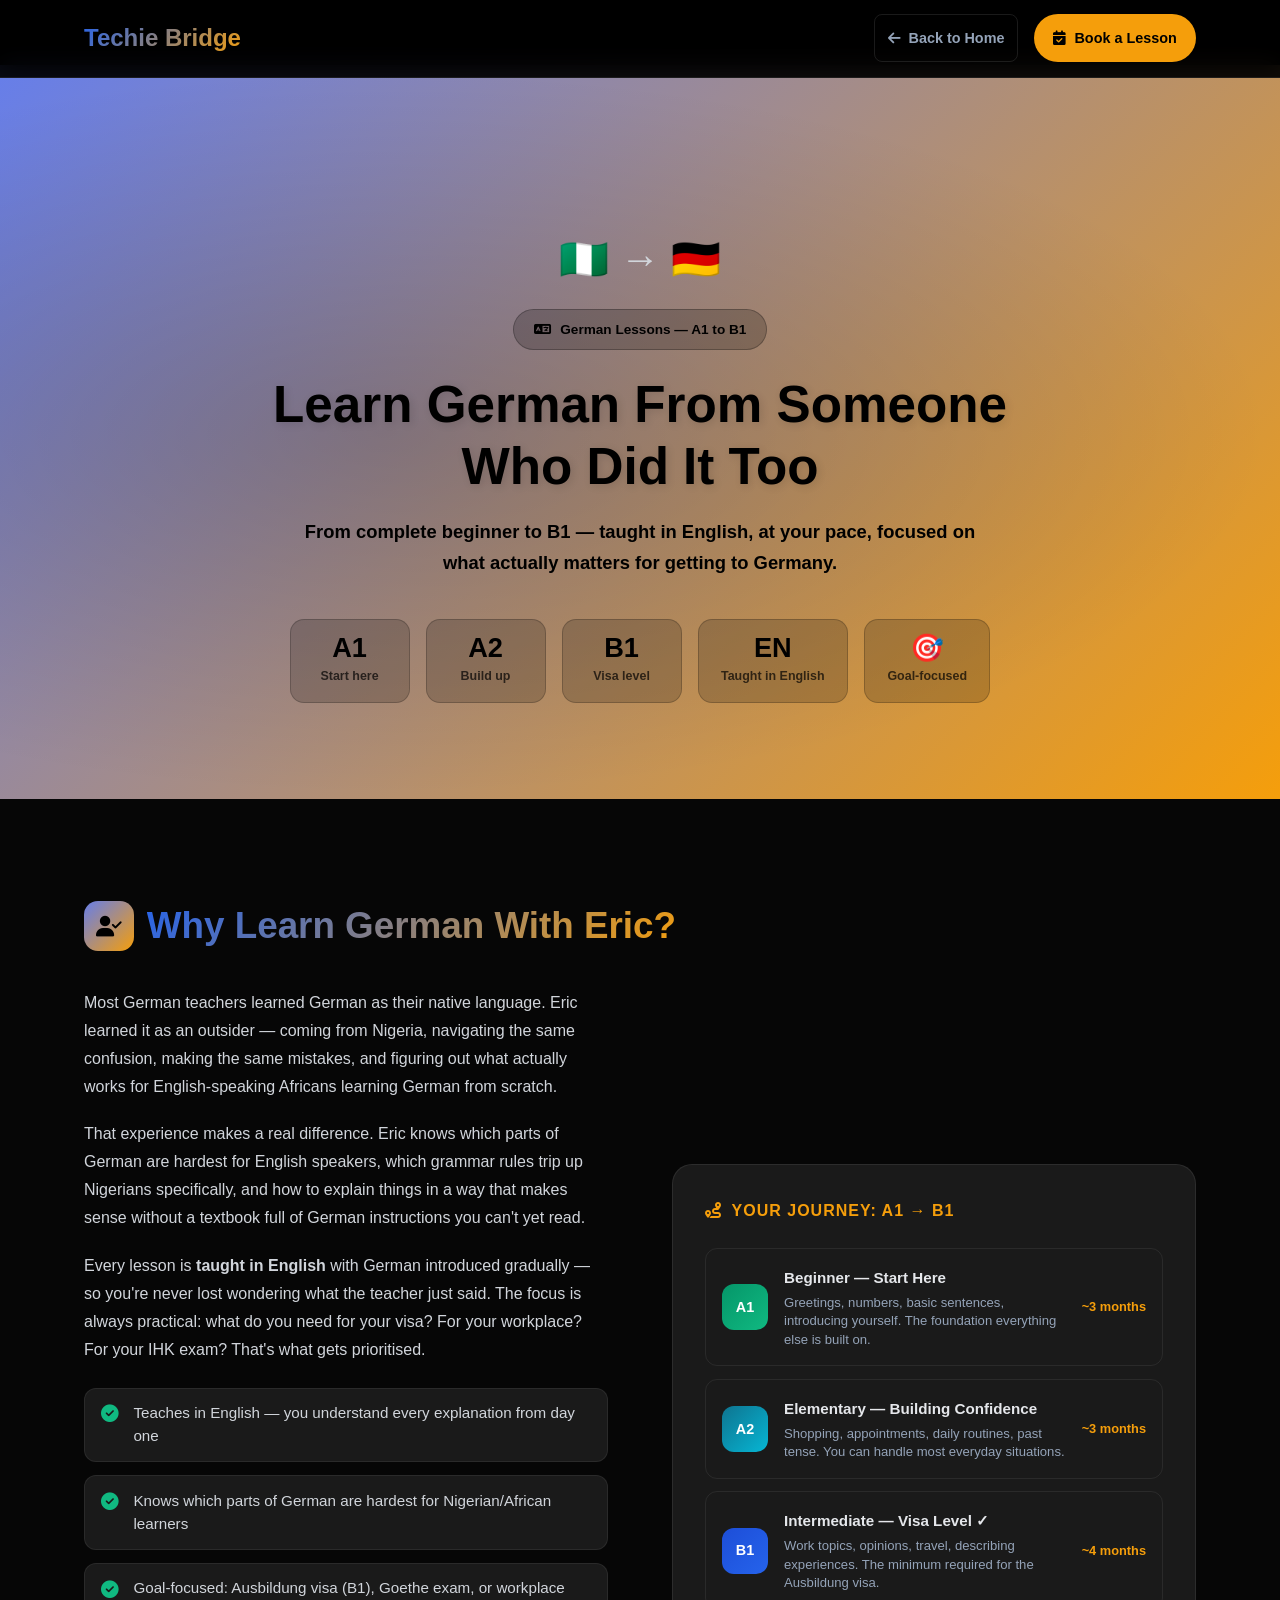
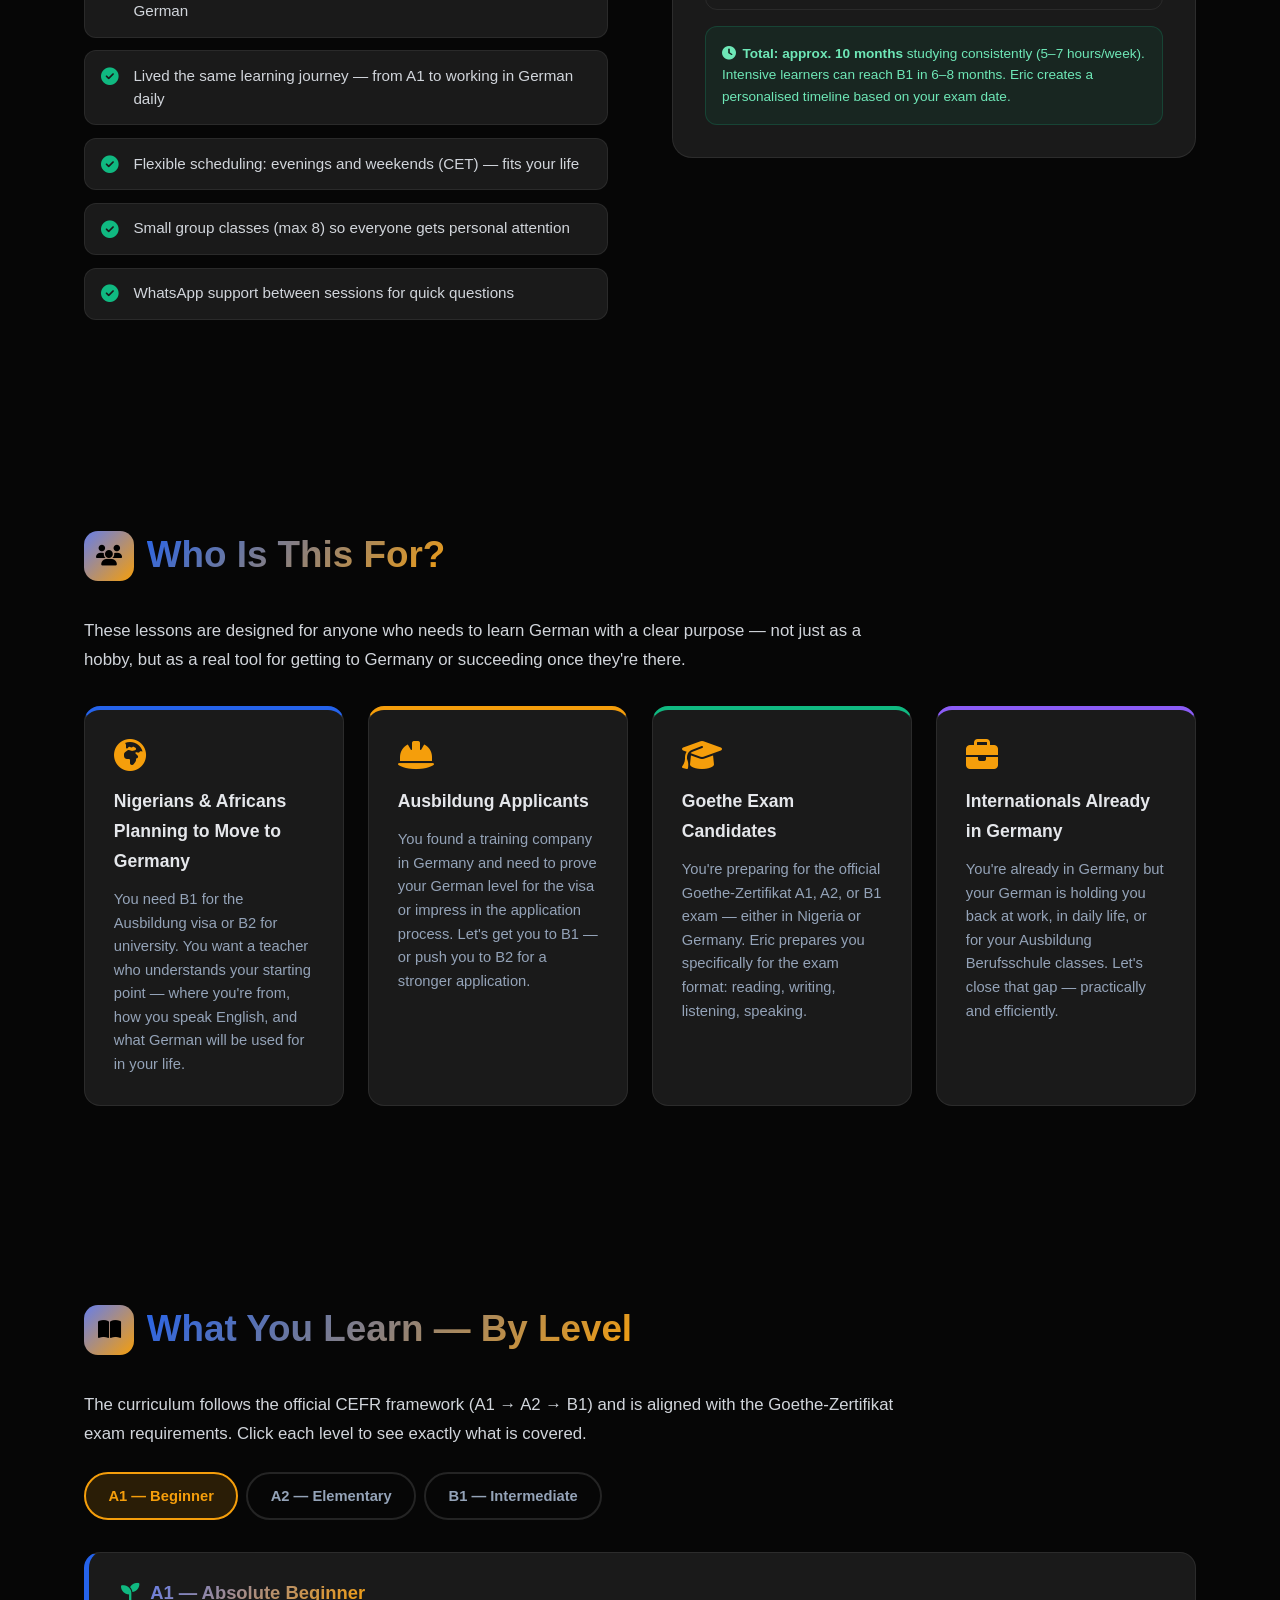
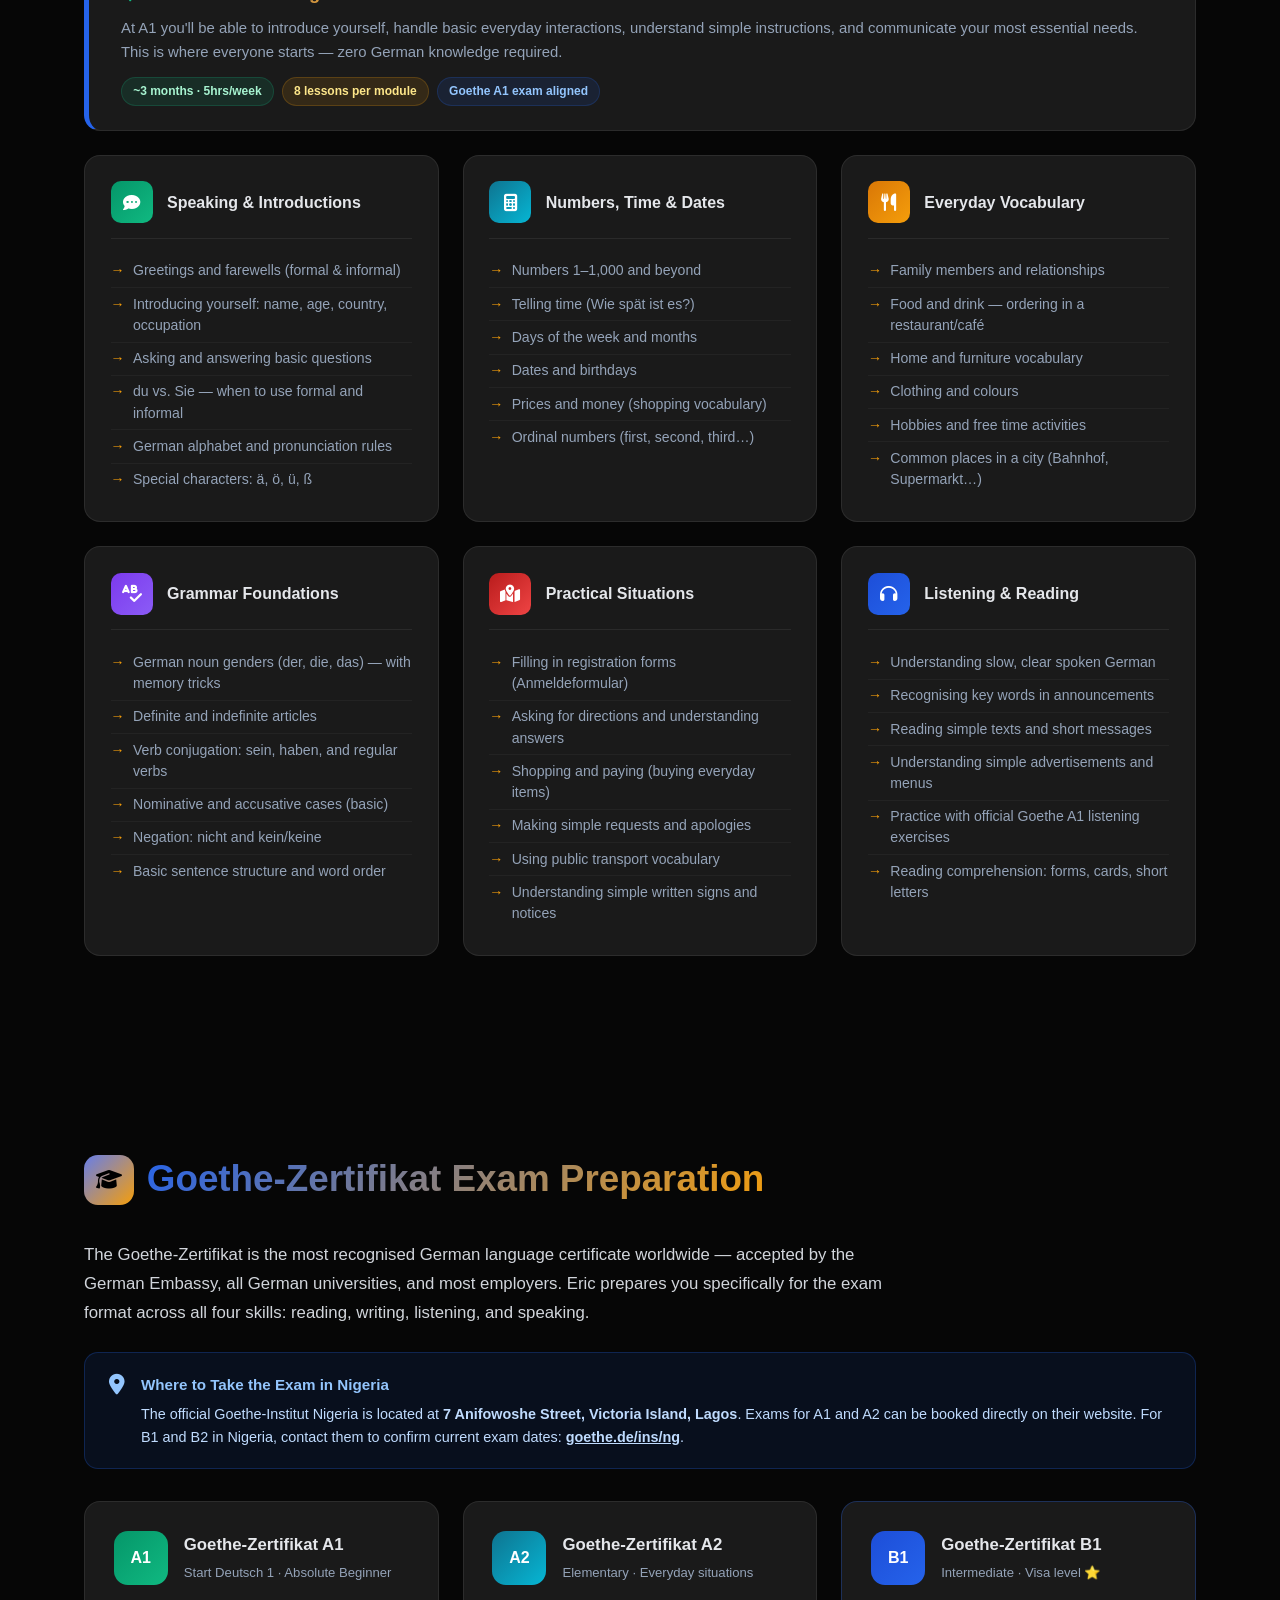
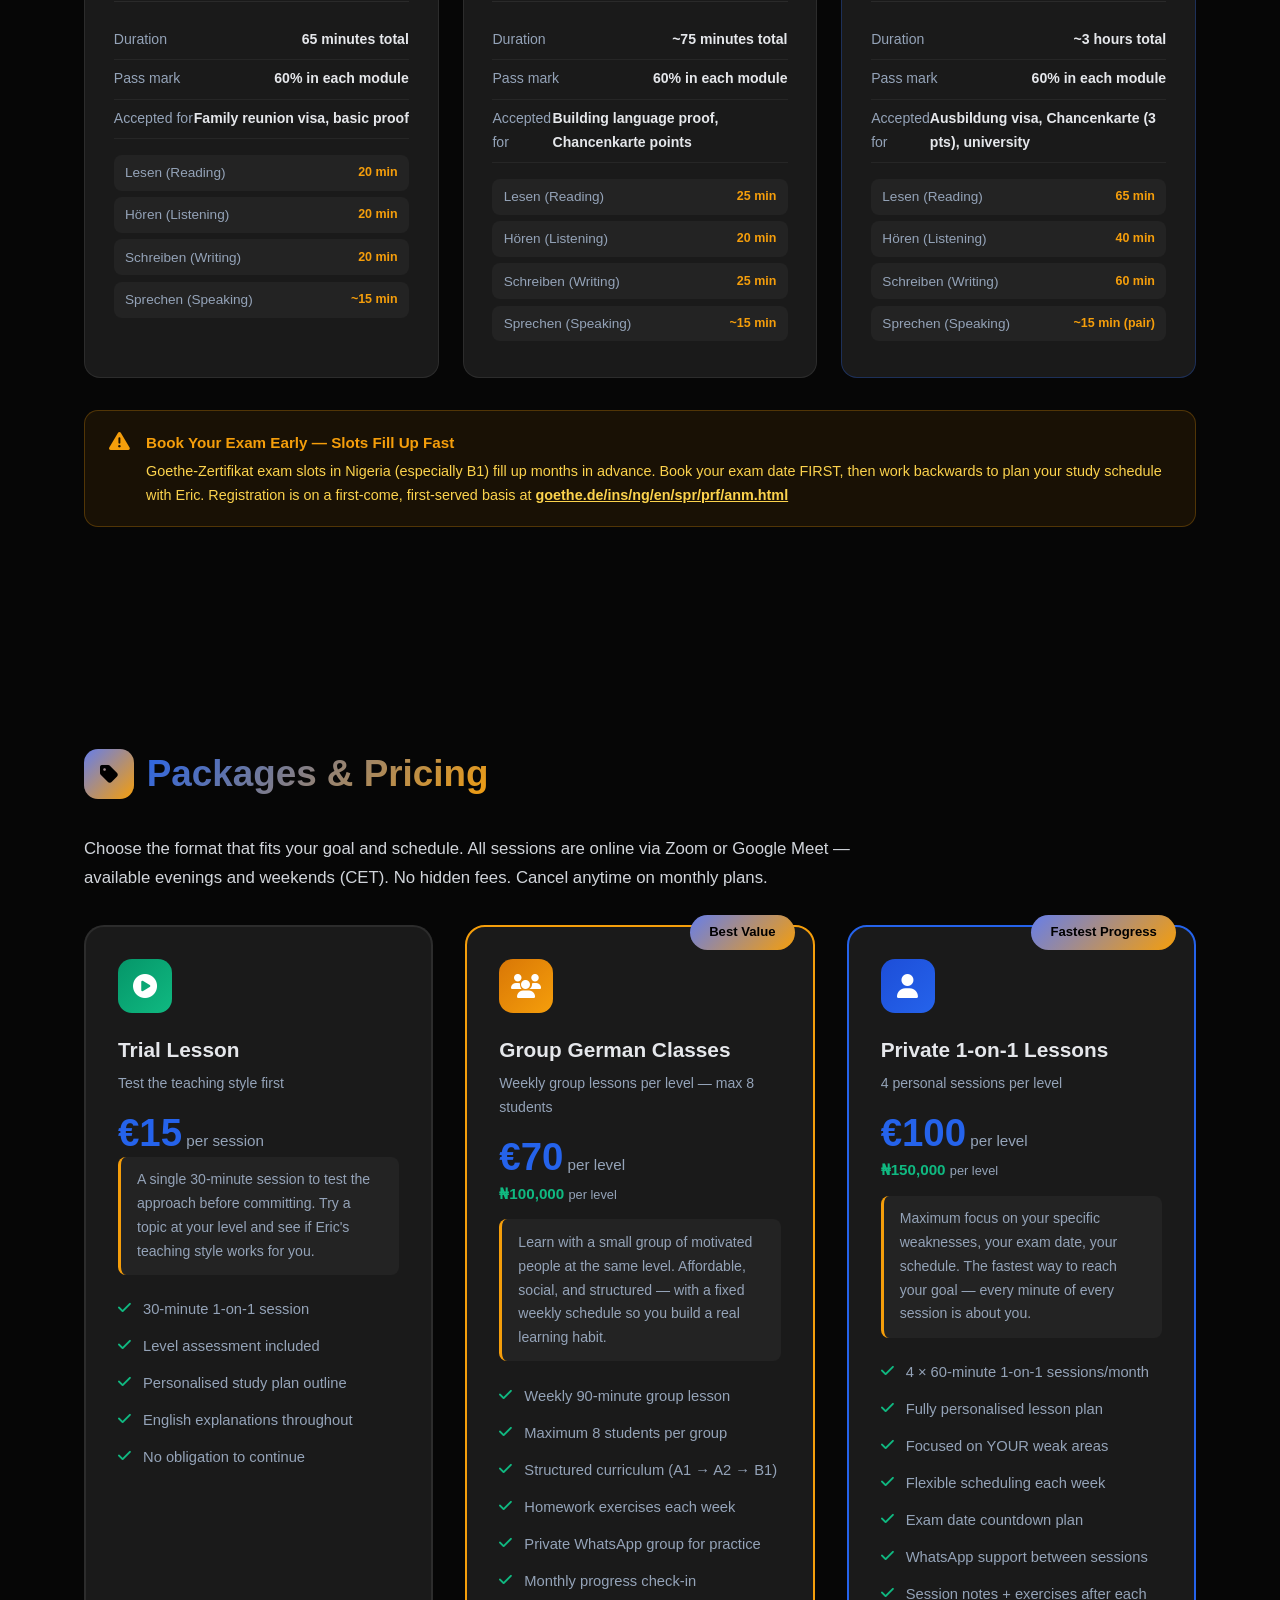
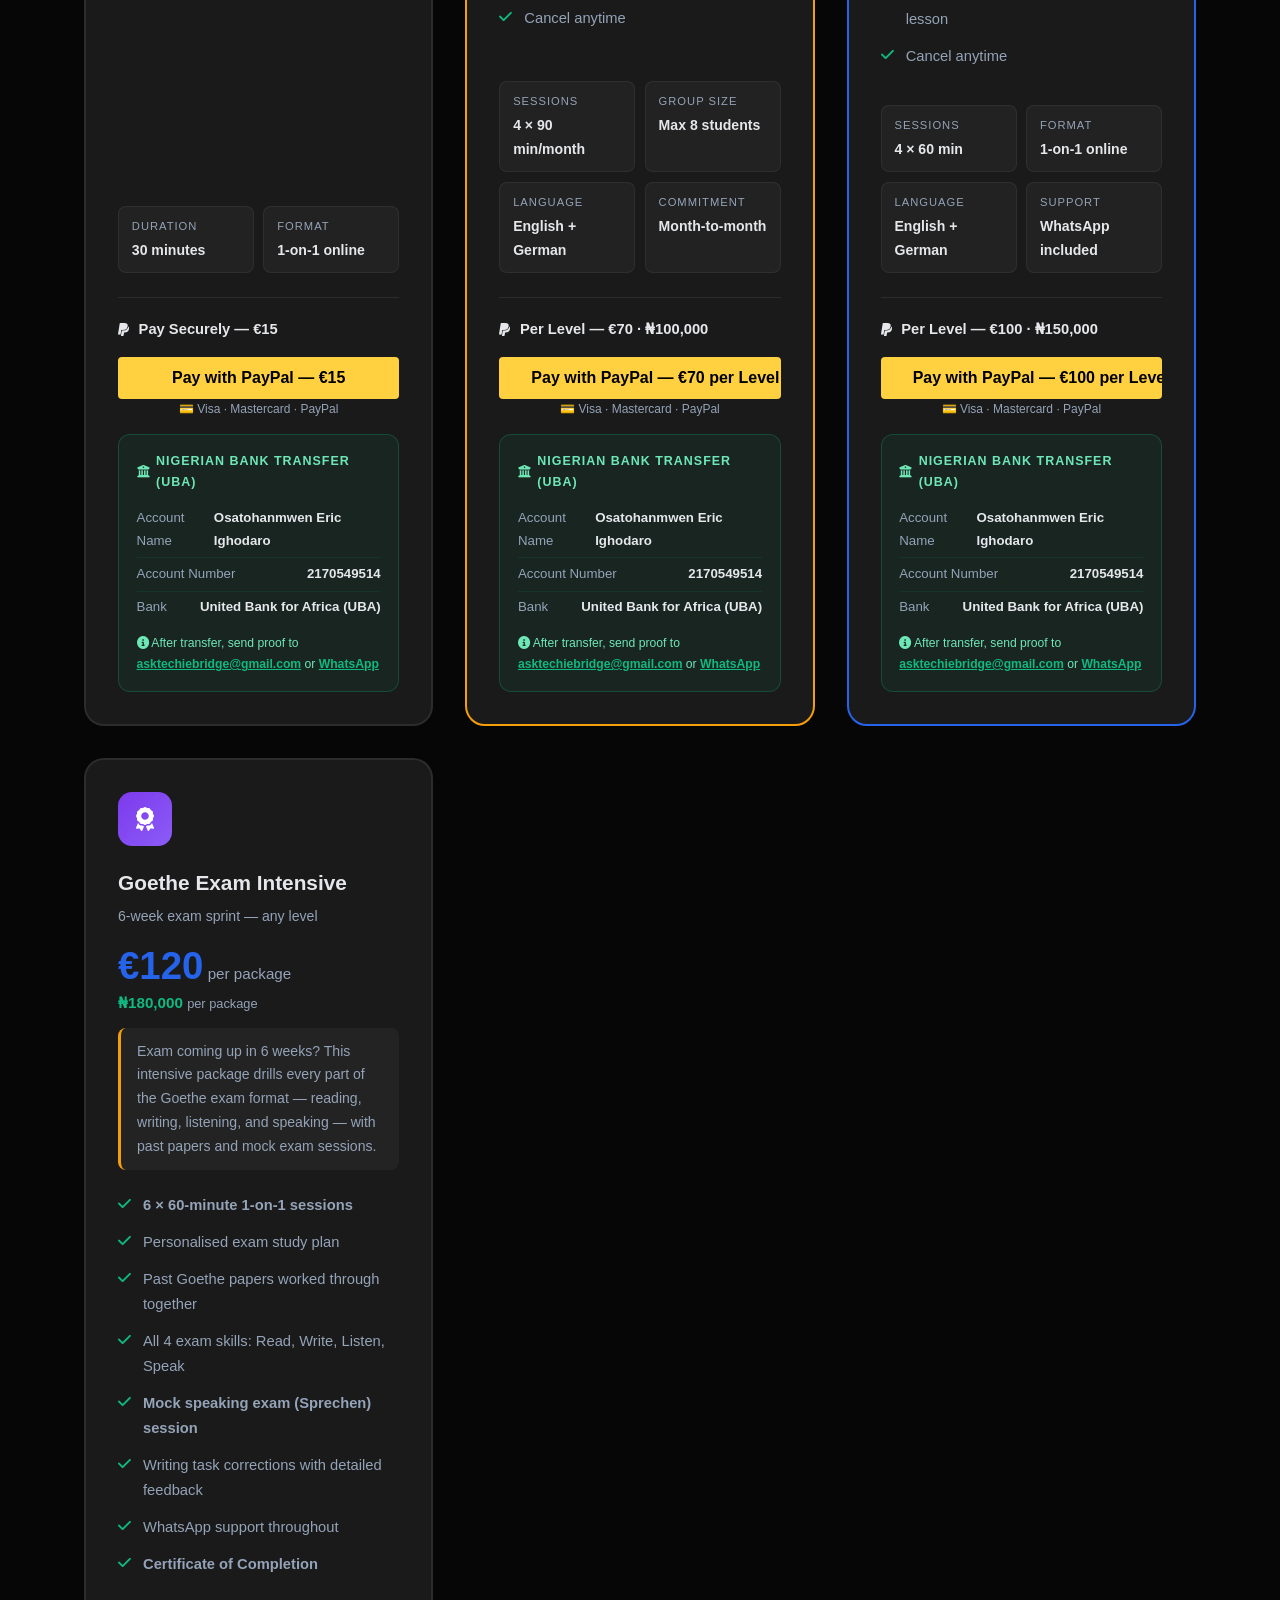
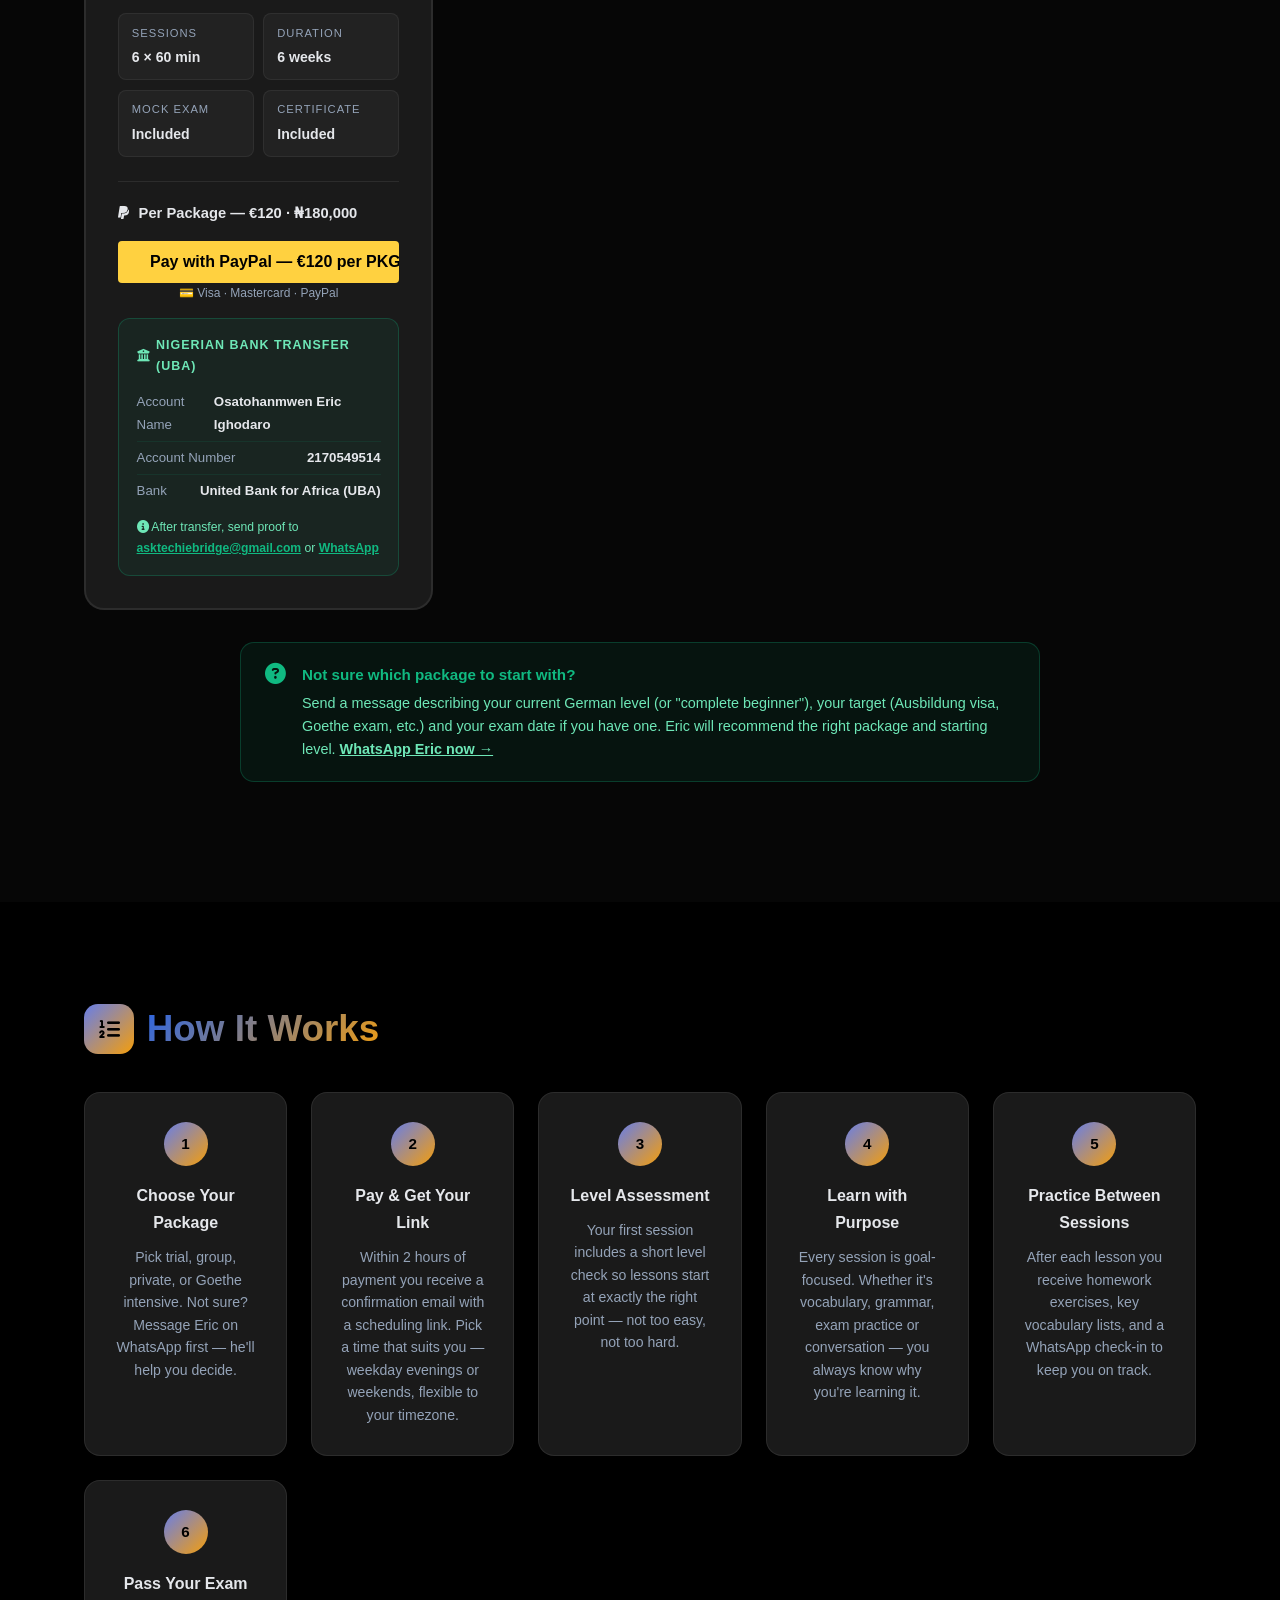
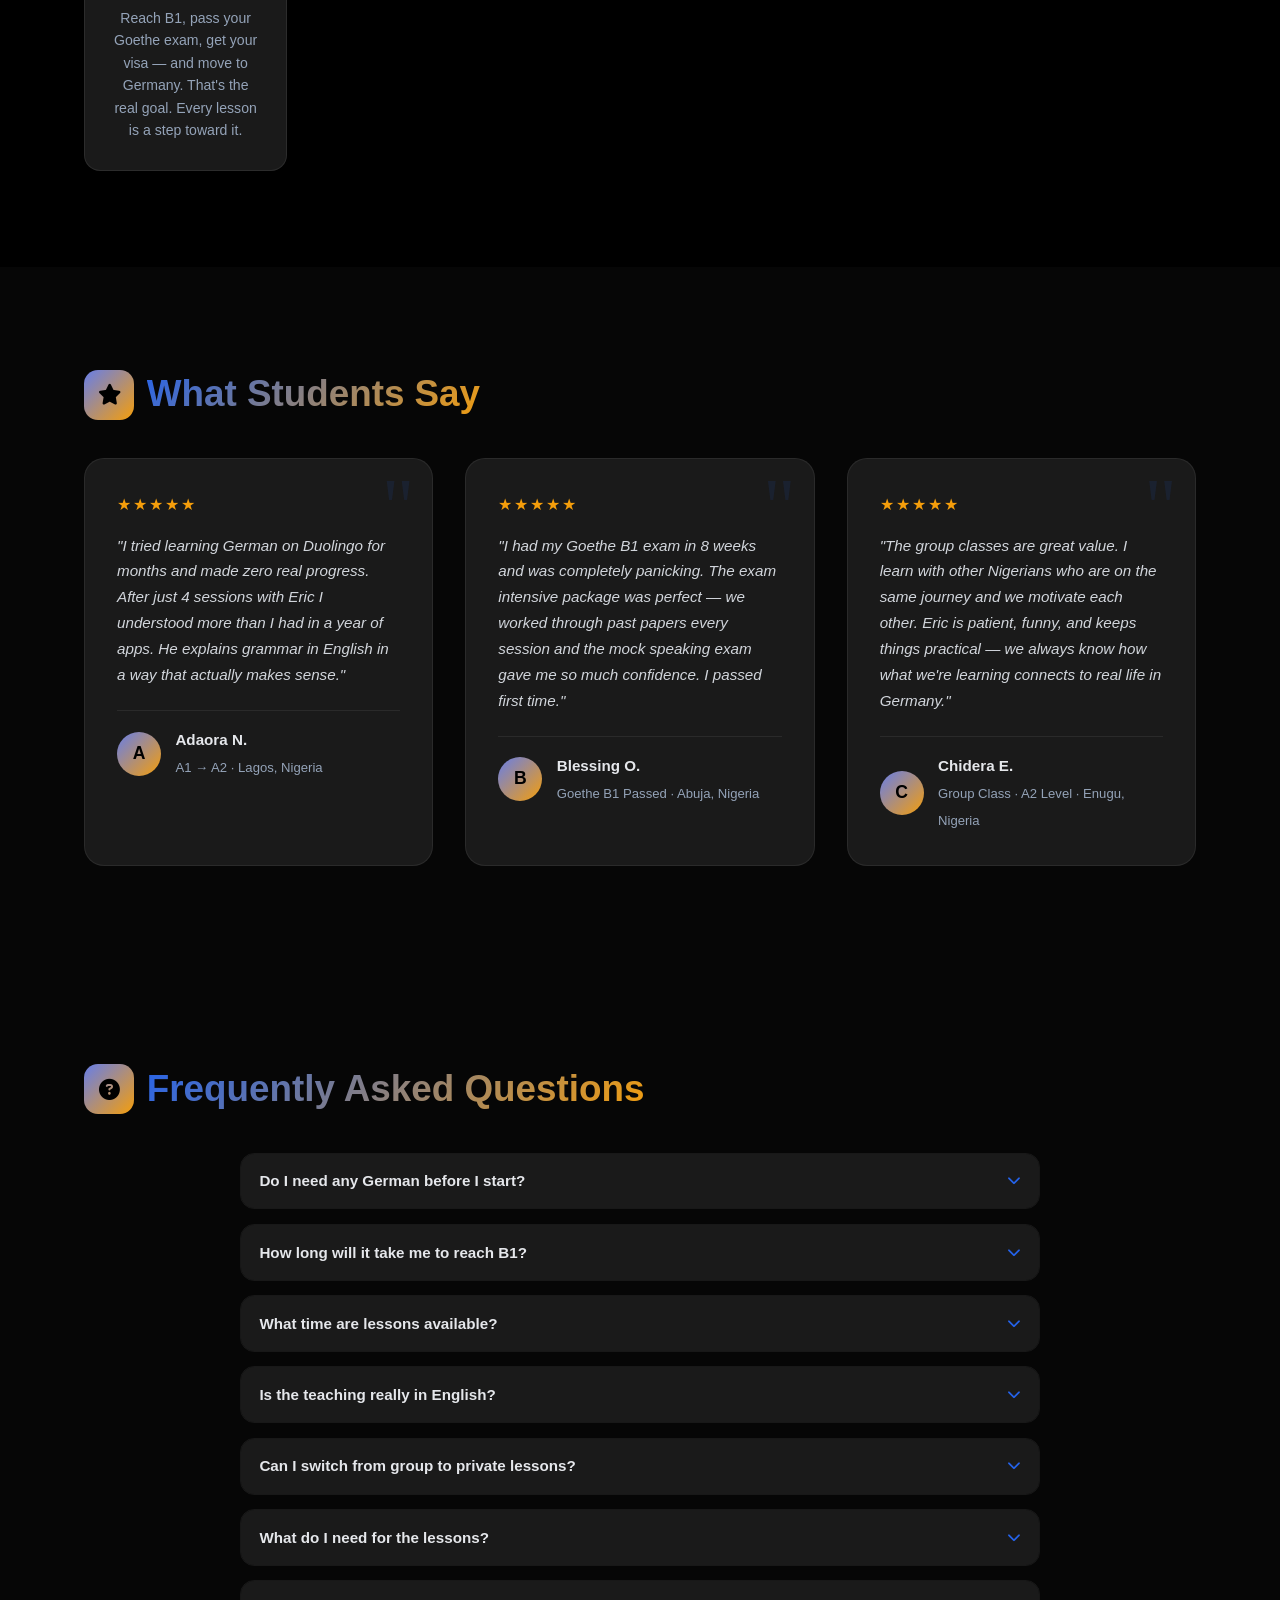
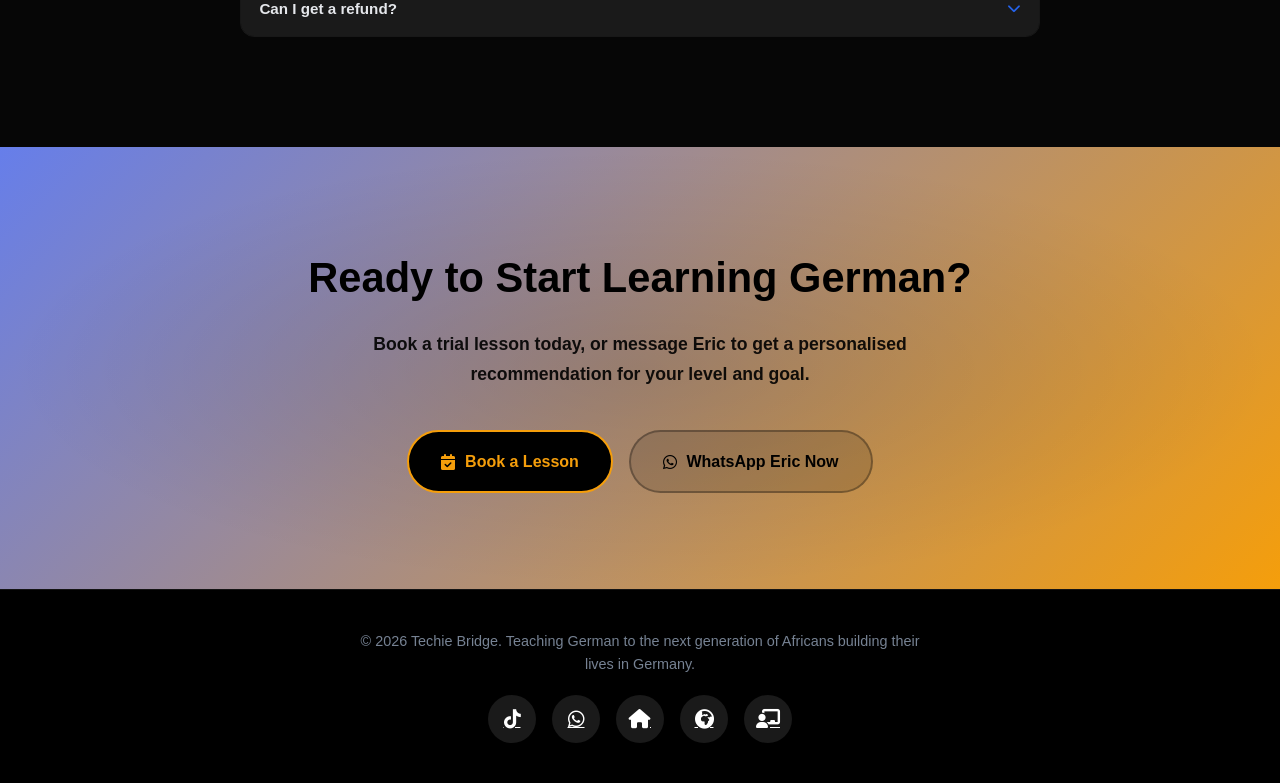
==== commit 8bd935fa: "Add files via upload" ====
--- a/german-lessons.html
+++ b/german-lessons.html
@@ -838,7 +838,7 @@
         <div class="pkg-icon" style="background:linear-gradient(135deg,#059669,#10b981)"><i class="fas fa-play-circle"></i></div>
         <h3>Trial Lesson</h3>
         <div class="pkg-subtitle">Test the teaching style first</div>
-        <div class="pkg-price">€15<span>/session</span></div>
+        <div class="pkg-price">€15<span> per session</span></div>
         <div class="pkg-desc">A single 30-minute session to test the approach before committing. Try a topic at your level and see if Eric's teaching style works for you.</div>
         <ul class="pkg-features">
           <li><i class="fas fa-check"></i> 30-minute 1-on-1 session</li>
@@ -873,8 +873,9 @@
         <div class="pkg-badge">Best Value</div>
         <div class="pkg-icon" style="background:linear-gradient(135deg,#d97706,#f59e0b)"><i class="fas fa-users"></i></div>
         <h3>Group German Classes</h3>
-        <div class="pkg-subtitle">Weekly group lessons — max 8 students</div>
-        <div class="pkg-price">€70<span>/month</span></div>
+        <div class="pkg-subtitle">Weekly group lessons per level — max 8 students</div>
+        <div class="pkg-price">€70<span> per level</span></div>
+        <div style="font-size:.95rem;font-weight:700;color:var(--accent);margin-bottom:.8rem">₦100,000 <span style="font-size:.8rem;font-weight:400;color:var(--text-muted)">per level</span></div>
         <div class="pkg-desc">Learn with a small group of motivated people at the same level. Affordable, social, and structured — with a fixed weekly schedule so you build a real learning habit.</div>
         <ul class="pkg-features">
           <li><i class="fas fa-check"></i> Weekly 90-minute group lesson</li>
@@ -892,10 +893,10 @@
           <div class="pm-item"><div class="pm-label">Commitment</div><div class="pm-value">Month-to-month</div></div>
         </div>
         <div class="pay-section">
-          <h5><i class="fab fa-paypal"></i> Monthly Access — €70</h5>
+          <h5><i class="fab fa-paypal"></i> Per Level — €70 · ₦100,000</h5>
           <style>.pp-group-german{text-align:center;border:none;border-radius:.25rem;min-width:11.625rem;padding:0 2rem;height:2.625rem;font-weight:bold;background-color:#FFD140;color:#000;font-family:"Helvetica Neue",Arial,sans-serif;font-size:1rem;line-height:1.25rem;cursor:pointer;width:100%}</style>
           <form action="https://www.paypal.com/ncp/payment/2ZTG7ZYK4VJTG" method="post" target="_blank" style="display:grid;gap:.5rem">
-            <input class="pp-group-german" type="submit" value="Pay with PayPal — €70">
+            <input class="pp-group-german" type="submit" value="Pay with PayPal — €70 per Level">
           </form>
           <p class="pay-cards">💳 Visa · Mastercard · PayPal</p>
           <div class="uba-block">
@@ -913,8 +914,9 @@
         <div class="pkg-badge">Fastest Progress</div>
         <div class="pkg-icon" style="background:linear-gradient(135deg,#1d4ed8,#2563eb)"><i class="fas fa-user"></i></div>
         <h3>Private 1-on-1 Lessons</h3>
-        <div class="pkg-subtitle">4 personal sessions per month</div>
-        <div class="pkg-price">€100<span>/month</span></div>
+        <div class="pkg-subtitle">4 personal sessions per level</div>
+        <div class="pkg-price">€100<span> per level</span></div>
+        <div style="font-size:.95rem;font-weight:700;color:var(--accent);margin-bottom:.8rem">₦150,000 <span style="font-size:.8rem;font-weight:400;color:var(--text-muted)">per level</span></div>
         <div class="pkg-desc">Maximum focus on your specific weaknesses, your exam date, your schedule. The fastest way to reach your goal — every minute of every session is about you.</div>
         <ul class="pkg-features">
           <li><i class="fas fa-check"></i> 4 × 60-minute 1-on-1 sessions/month</li>
@@ -933,10 +935,10 @@
           <div class="pm-item"><div class="pm-label">Support</div><div class="pm-value">WhatsApp included</div></div>
         </div>
         <div class="pay-section">
-          <h5><i class="fab fa-paypal"></i> Monthly — €100</h5>
+          <h5><i class="fab fa-paypal"></i> Per Level — €100 · ₦150,000</h5>
           <style>.pp-private-german{text-align:center;border:none;border-radius:.25rem;min-width:11.625rem;padding:0 2rem;height:2.625rem;font-weight:bold;background-color:#FFD140;color:#000;font-family:"Helvetica Neue",Arial,sans-serif;font-size:1rem;line-height:1.25rem;cursor:pointer;width:100%}</style>
           <form action="https://www.paypal.com/ncp/payment/Q3494PNKAR63E" method="post" target="_blank" style="display:grid;gap:.5rem">
-            <input class="pp-private-german" type="submit" value="Pay with PayPal — €100">
+            <input class="pp-private-german" type="submit" value="Pay with PayPal — €100 per Level">
           </form>
           <p class="pay-cards">💳 Visa · Mastercard · PayPal</p>
           <div class="uba-block">
@@ -954,7 +956,8 @@
         <div class="pkg-icon" style="background:linear-gradient(135deg,#7c3aed,#8b5cf6)"><i class="fas fa-award"></i></div>
         <h3>Goethe Exam Intensive</h3>
         <div class="pkg-subtitle">6-week exam sprint — any level</div>
-        <div class="pkg-price">€120<span>/package</span></div>
+        <div class="pkg-price">€120<span> per package</span></div>
+        <div style="font-size:.95rem;font-weight:700;color:var(--accent);margin-bottom:.8rem">₦180,000 <span style="font-size:.8rem;font-weight:400;color:var(--text-muted)">per package</span></div>
         <div class="pkg-desc">Exam coming up in 6 weeks? This intensive package drills every part of the Goethe exam format — reading, writing, listening, and speaking — with past papers and mock exam sessions.</div>
         <ul class="pkg-features">
           <li><i class="fas fa-check"></i> <strong>6 × 60-minute 1-on-1 sessions</strong></li>
@@ -973,10 +976,10 @@
           <div class="pm-item"><div class="pm-label">Certificate</div><div class="pm-value">Included</div></div>
         </div>
         <div class="pay-section">
-          <h5><i class="fab fa-paypal"></i> Pay Securely — €120</h5>
+          <h5><i class="fab fa-paypal"></i> Per Package — €120 · ₦180,000</h5>
           <style>.pp-goethe-int{text-align:center;border:none;border-radius:.25rem;min-width:11.625rem;padding:0 2rem;height:2.625rem;font-weight:bold;background-color:#FFD140;color:#000;font-family:"Helvetica Neue",Arial,sans-serif;font-size:1rem;line-height:1.25rem;cursor:pointer;width:100%}</style>
           <form action="https://www.paypal.com/ncp/payment/BTLSFFUU29M34" method="post" target="_blank" style="display:grid;gap:.5rem">
-            <input class="pp-goethe-int" type="submit" value="Pay with PayPal — €120">
+            <input class="pp-goethe-int" type="submit" value="Pay with PayPal — €120 per PKG">
           </form>
           <p class="pay-cards">💳 Visa · Mastercard · PayPal</p>
           <div class="uba-block">
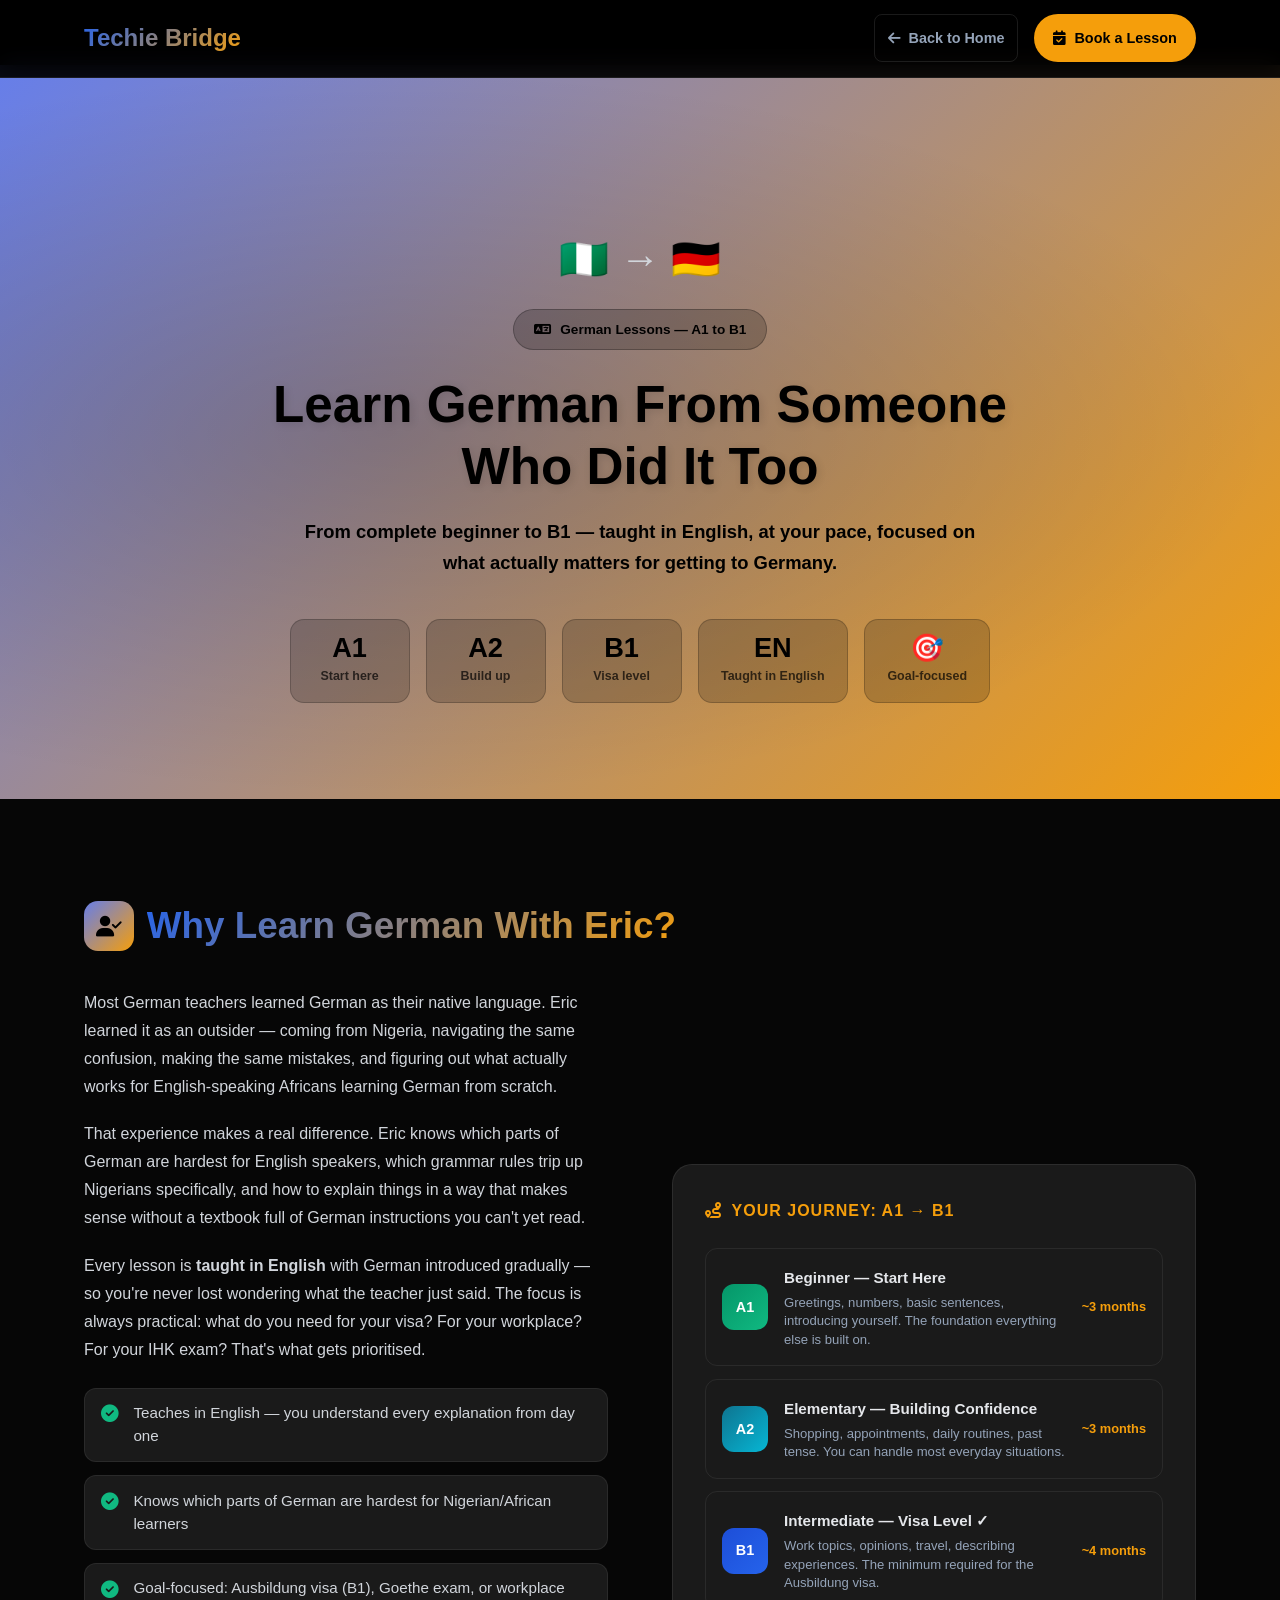
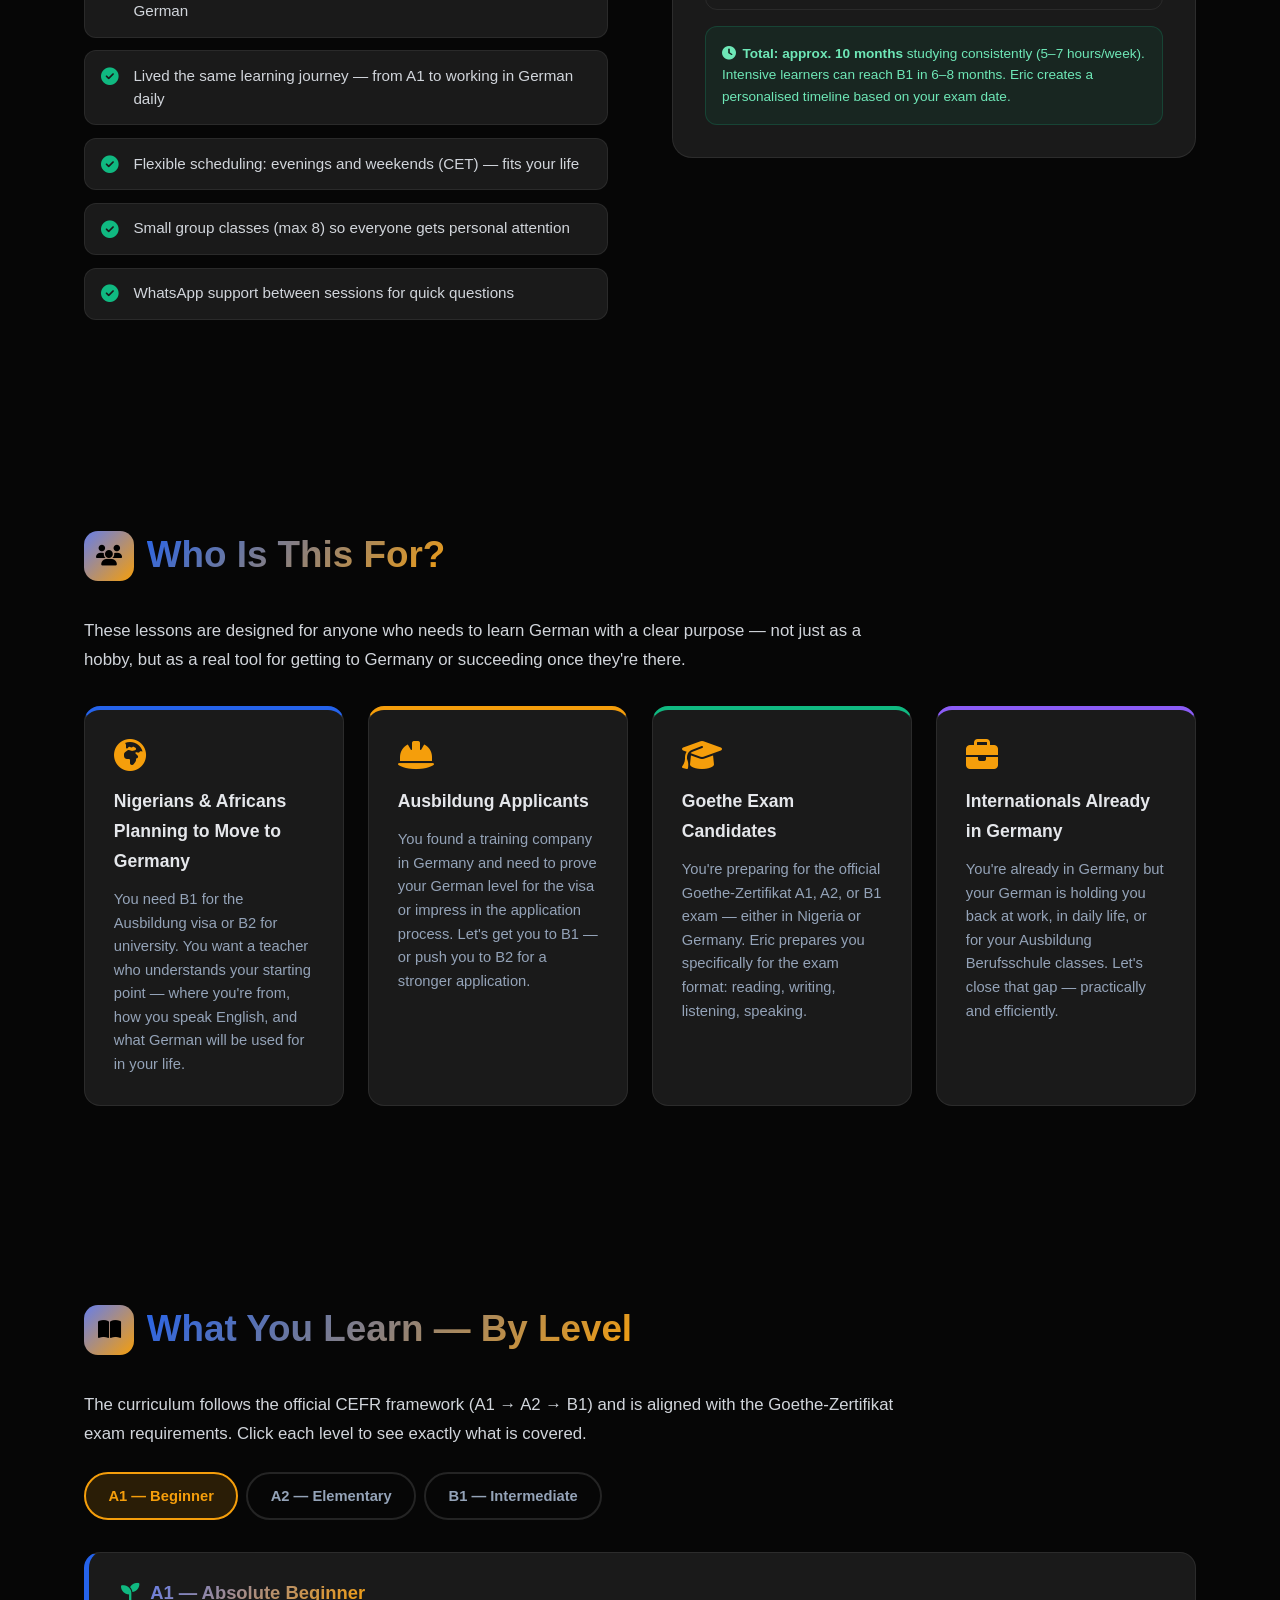
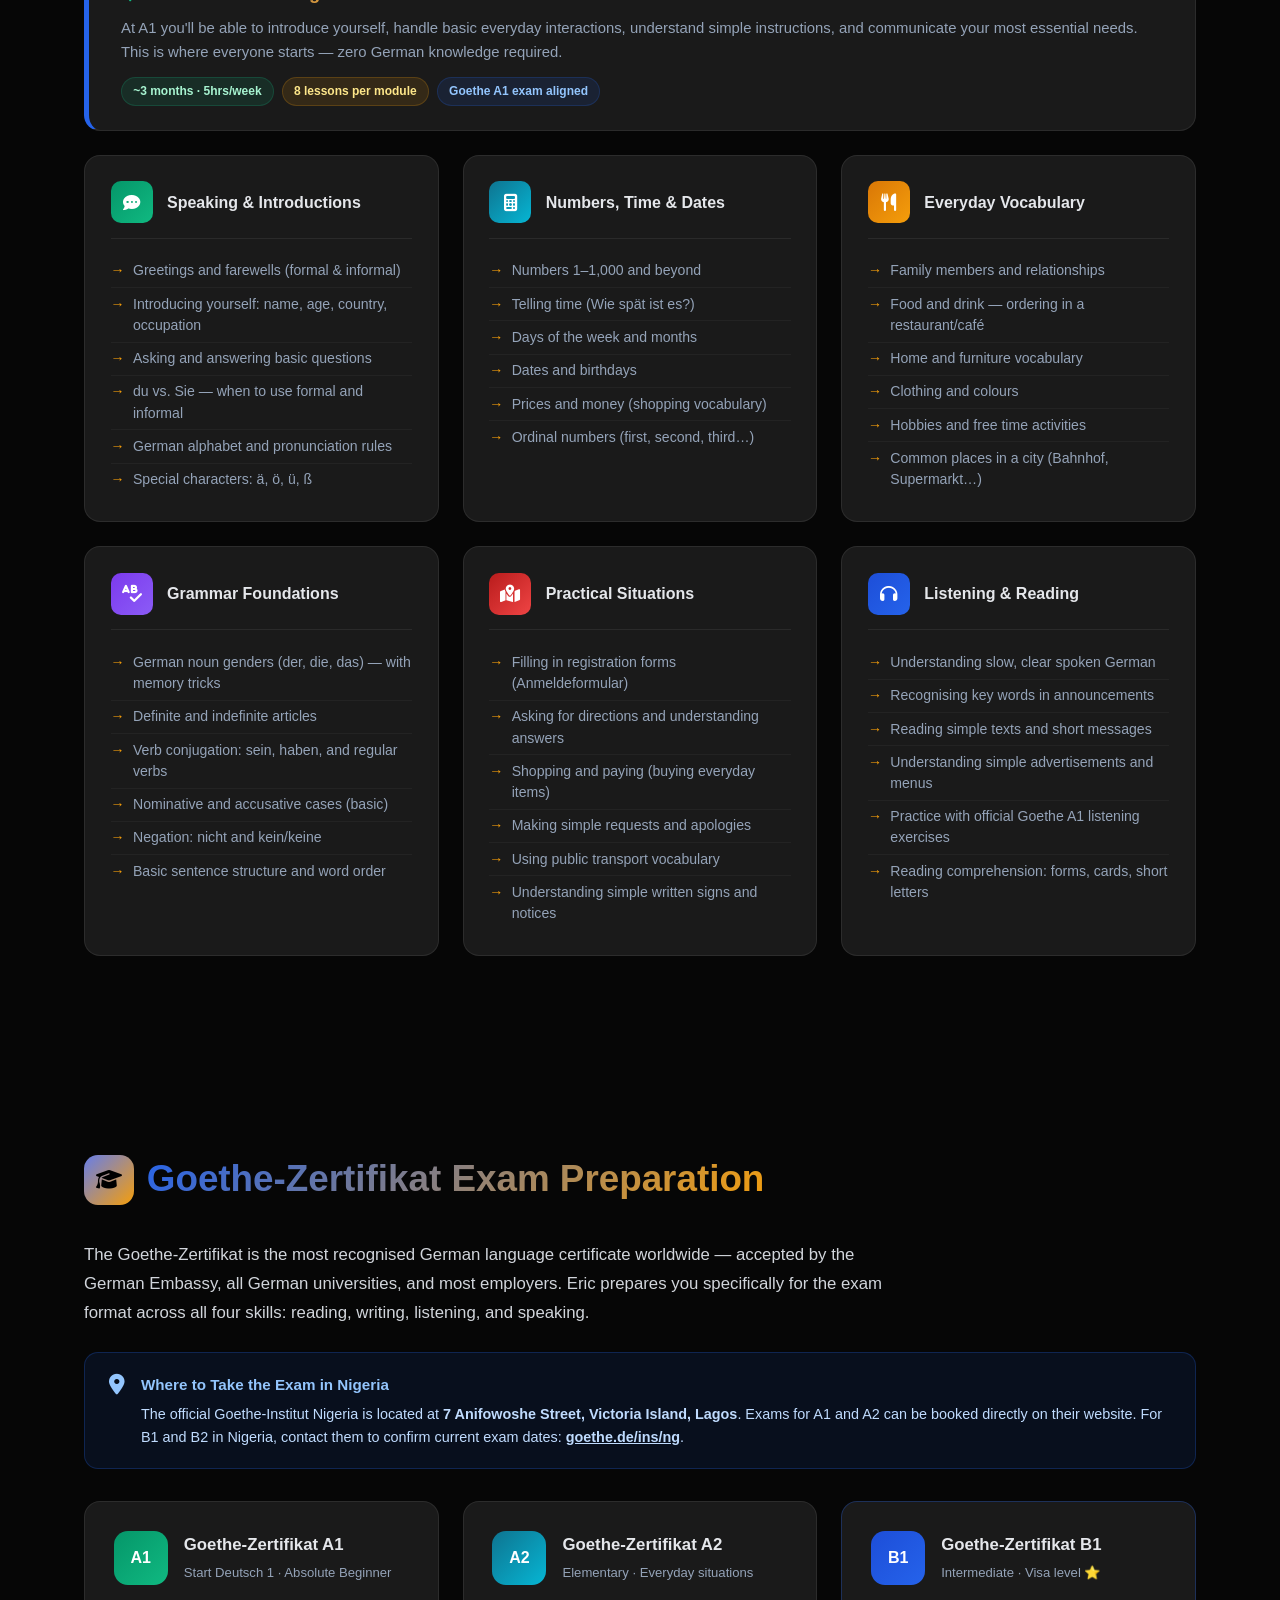
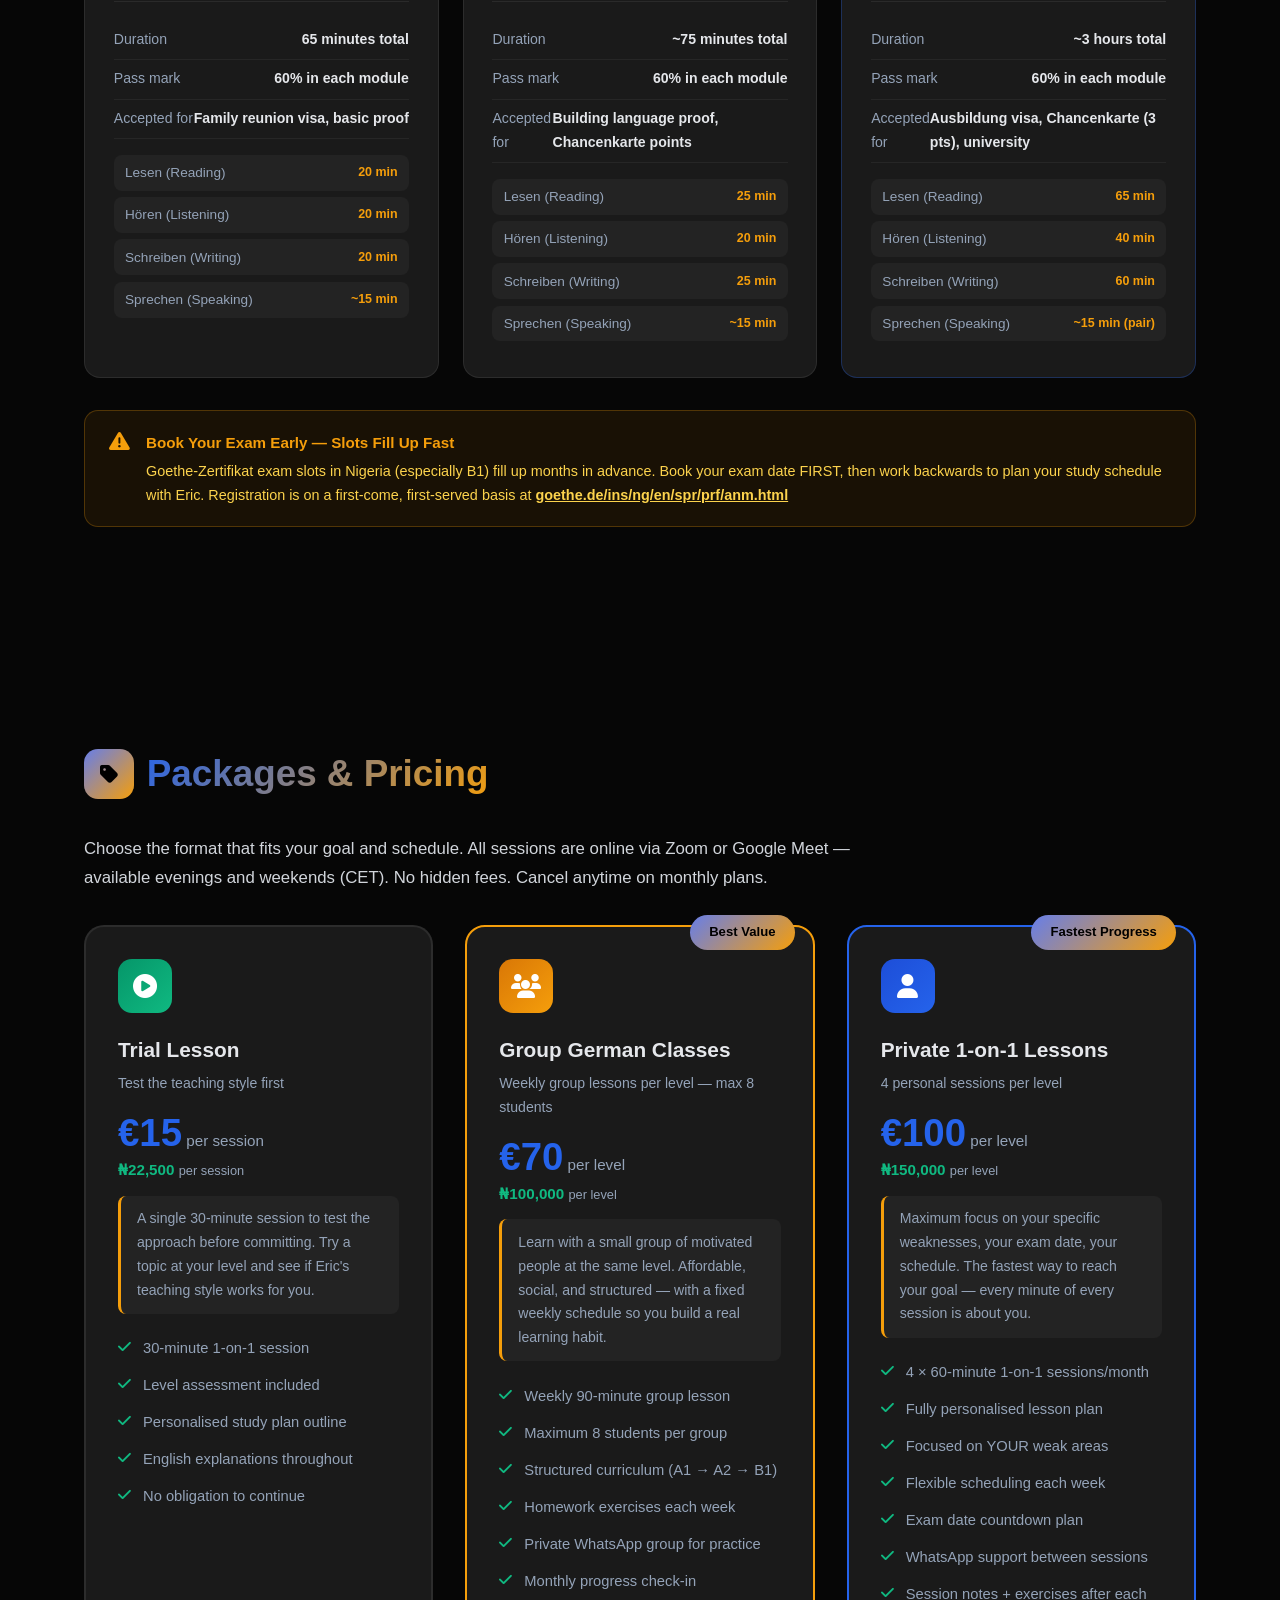
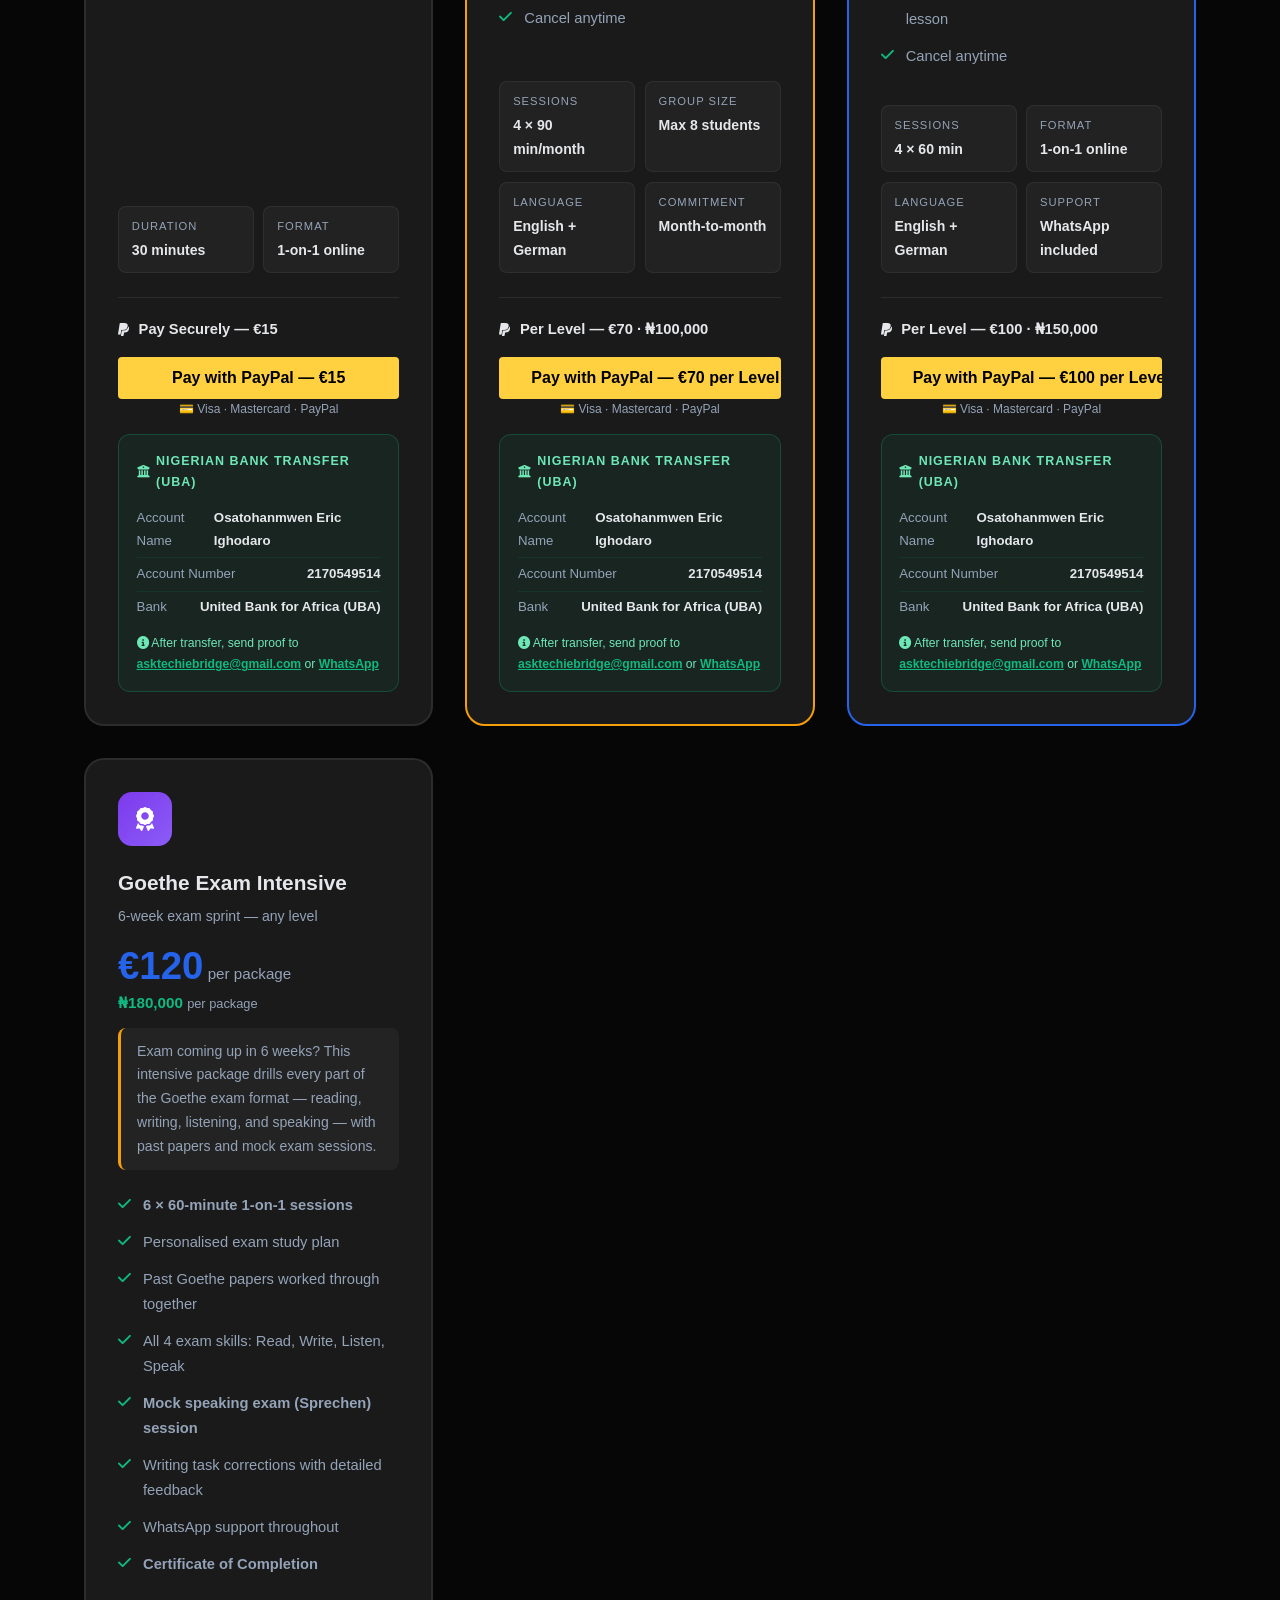
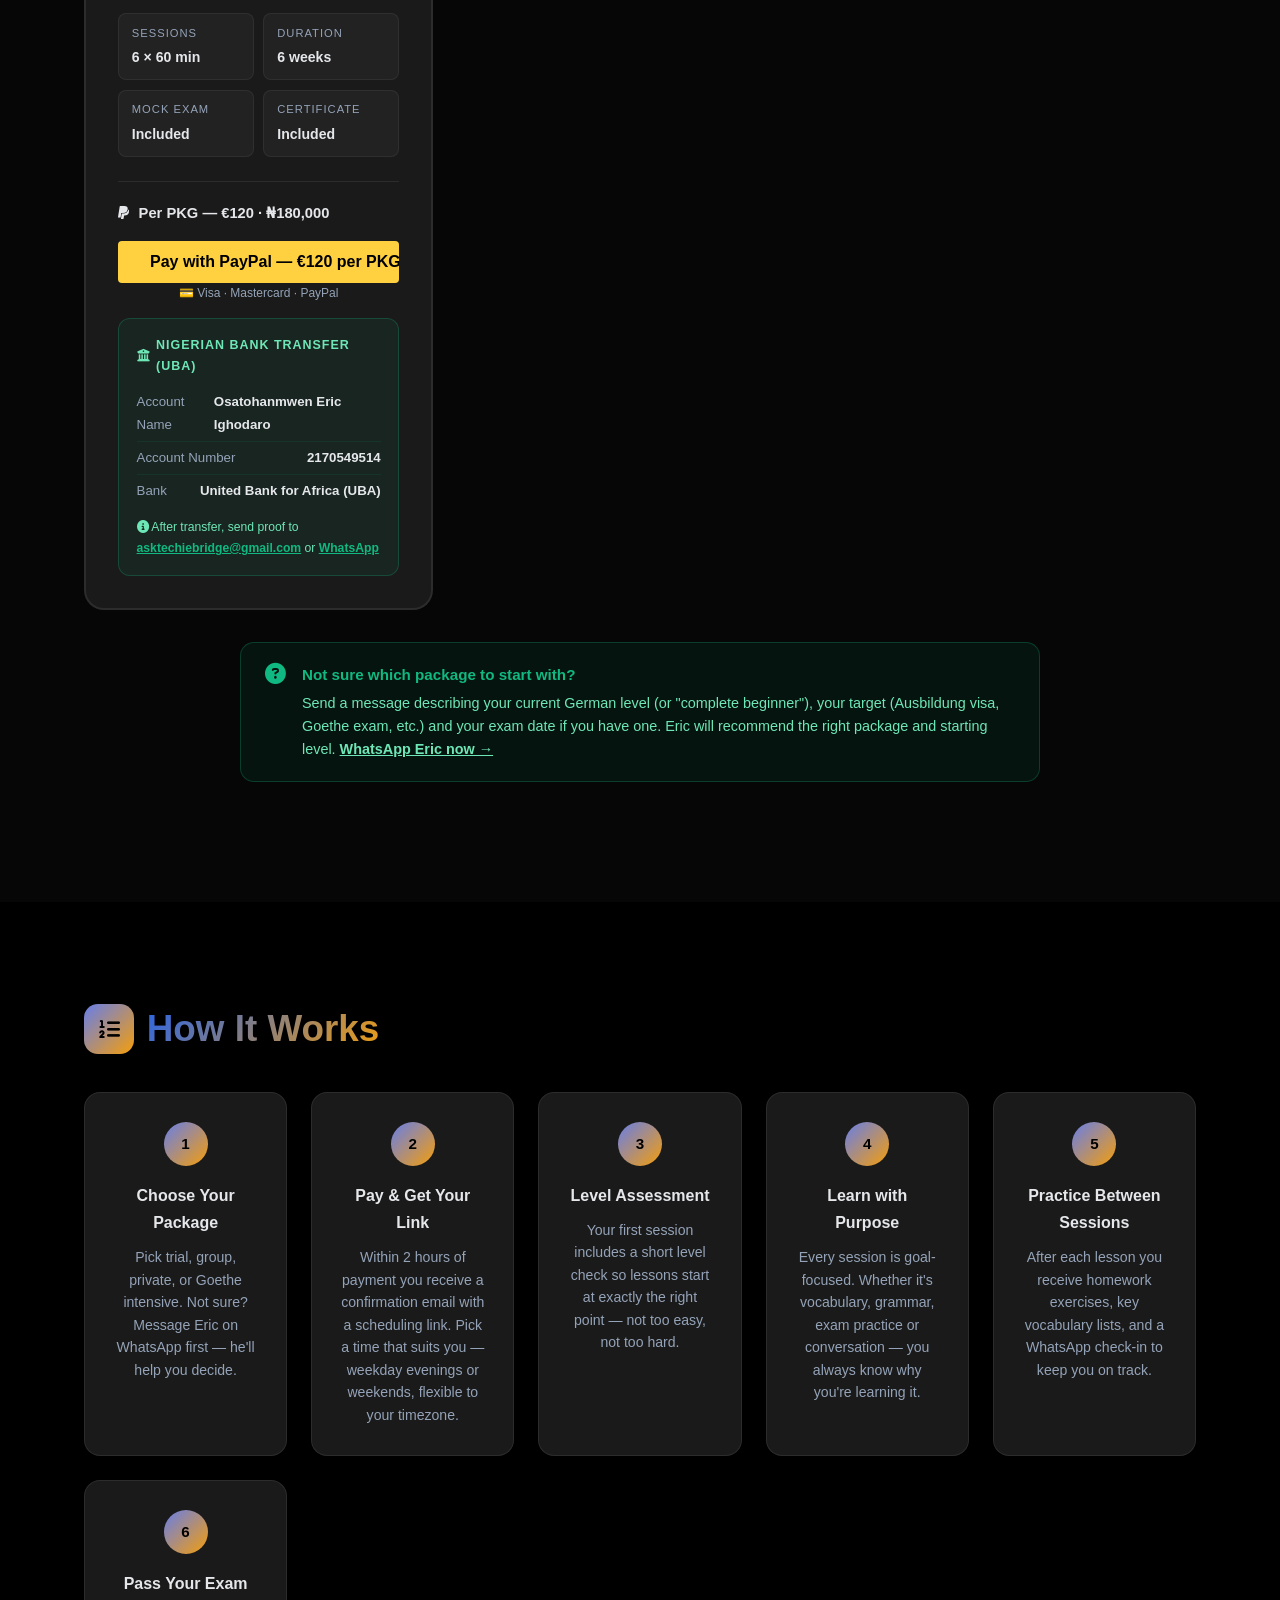
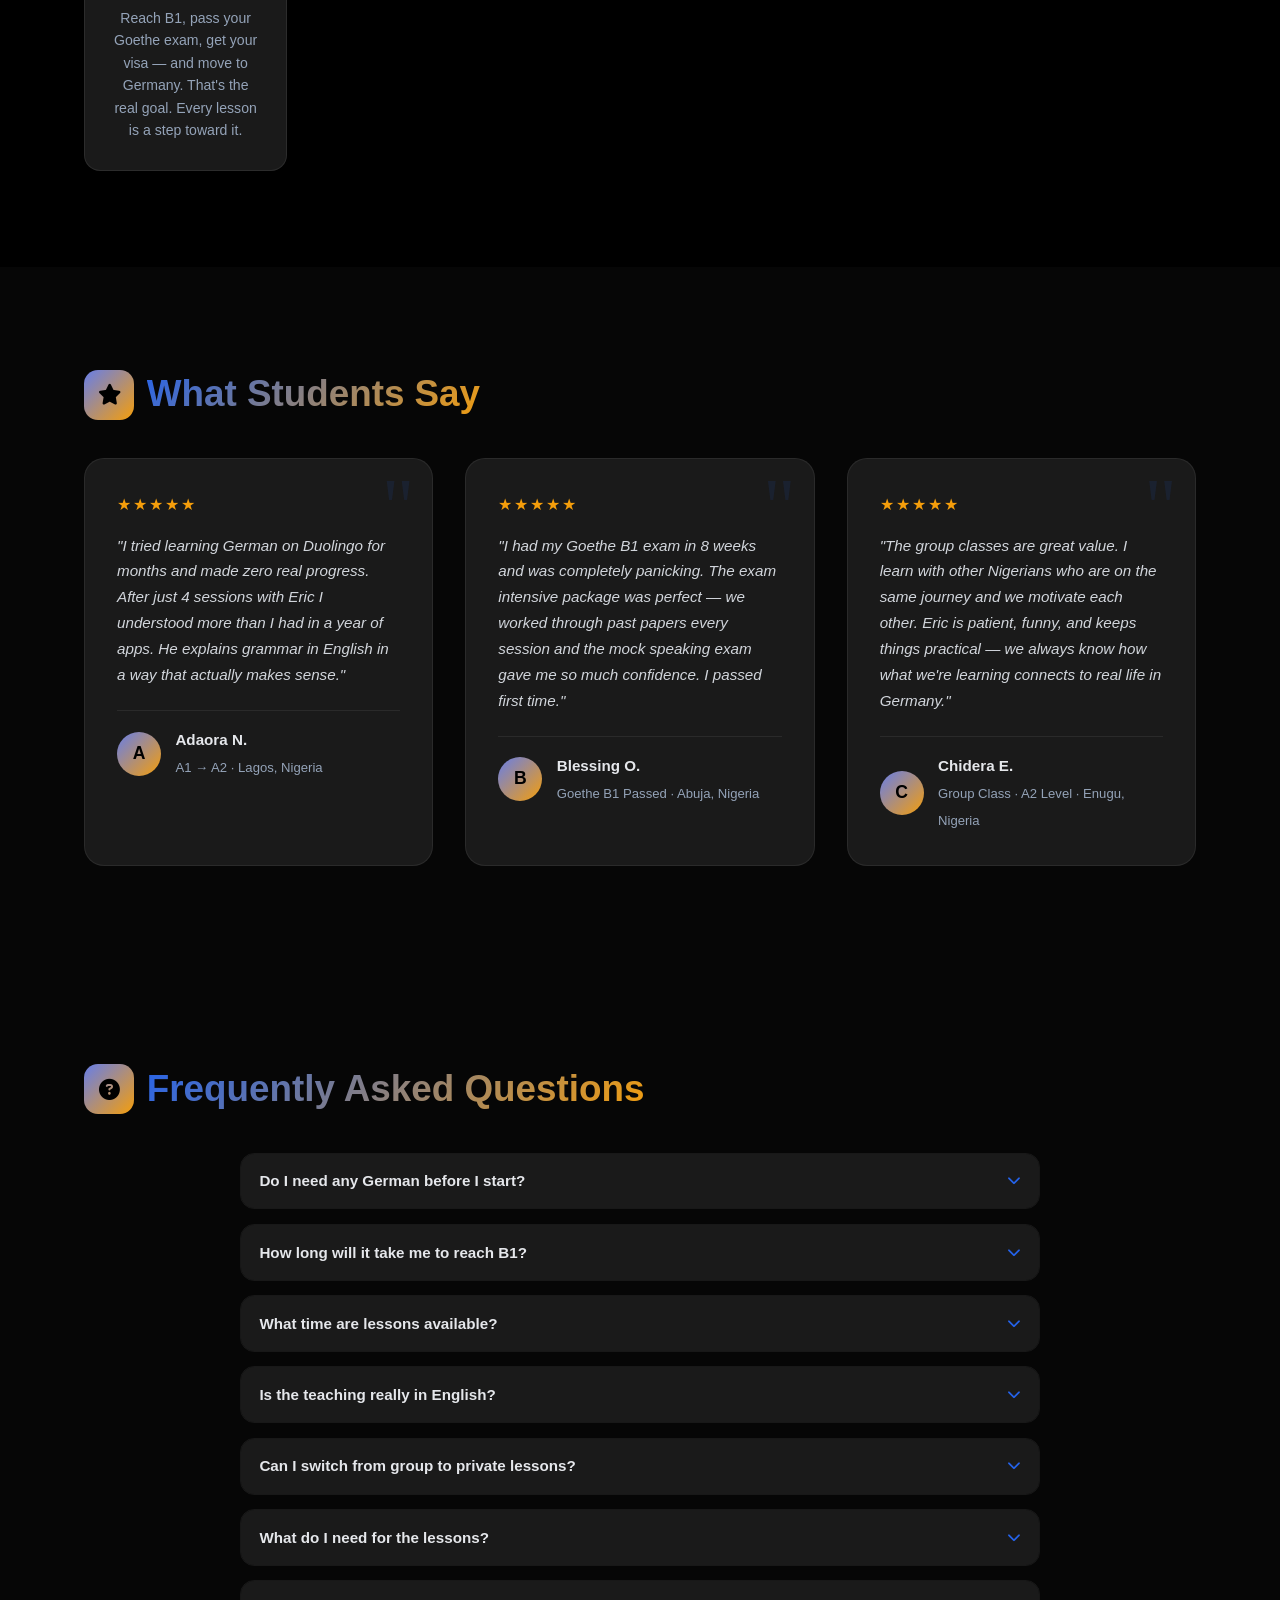
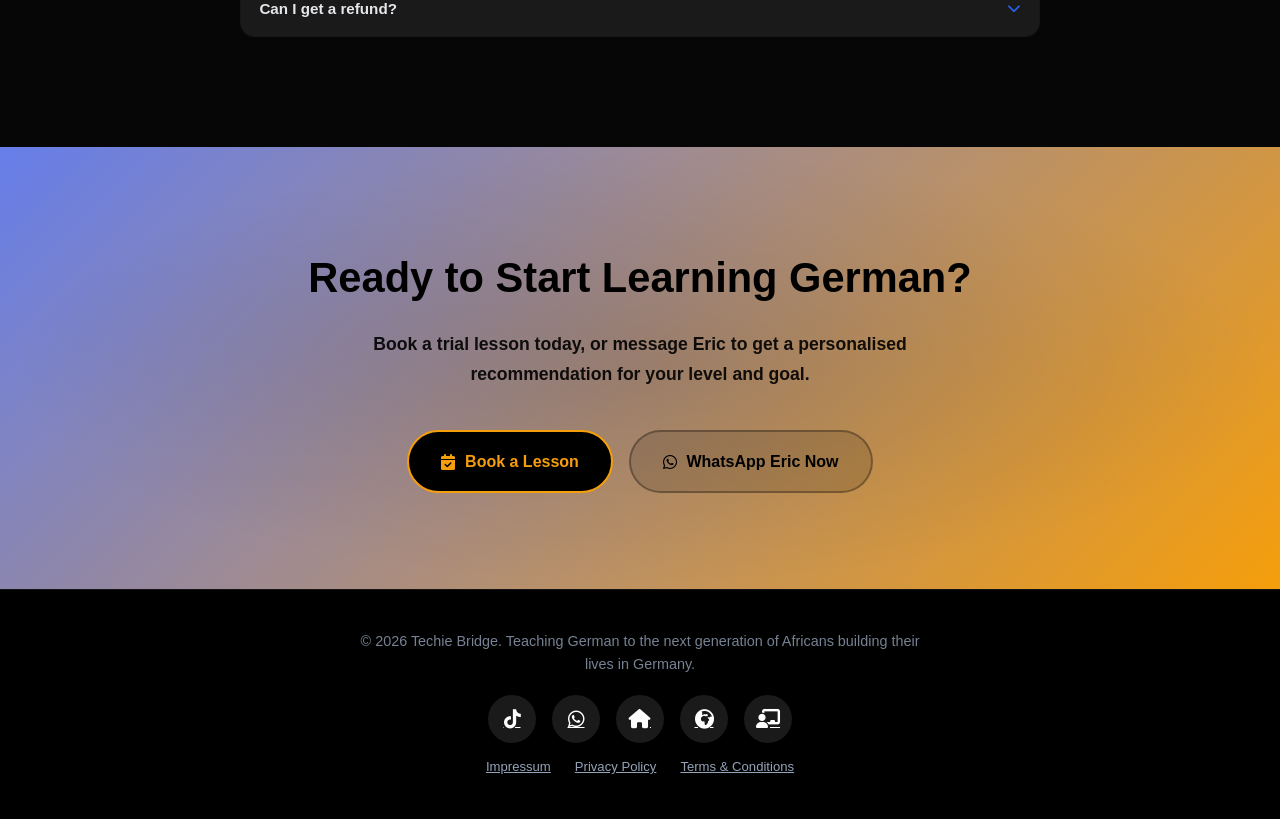
==== commit 00afbbc8: "Add files via upload" ====
--- a/german-lessons.html
+++ b/german-lessons.html
@@ -839,6 +839,7 @@
         <h3>Trial Lesson</h3>
         <div class="pkg-subtitle">Test the teaching style first</div>
         <div class="pkg-price">€15<span> per session</span></div>
+        <div style="font-size:.95rem;font-weight:700;color:#10b981;margin-bottom:.8rem">₦22,500 <span style="font-size:.8rem;font-weight:400;color:#94a3b8">per session</span></div>
         <div class="pkg-desc">A single 30-minute session to test the approach before committing. Try a topic at your level and see if Eric's teaching style works for you.</div>
         <ul class="pkg-features">
           <li><i class="fas fa-check"></i> 30-minute 1-on-1 session</li>
@@ -875,7 +876,7 @@
         <h3>Group German Classes</h3>
         <div class="pkg-subtitle">Weekly group lessons per level — max 8 students</div>
         <div class="pkg-price">€70<span> per level</span></div>
-        <div style="font-size:.95rem;font-weight:700;color:var(--accent);margin-bottom:.8rem">₦100,000 <span style="font-size:.8rem;font-weight:400;color:var(--text-muted)">per level</span></div>
+        <div style="font-size:.95rem;font-weight:700;color:#10b981;margin-bottom:.8rem">₦100,000 <span style="font-size:.8rem;font-weight:400;color:#94a3b8">per level</span></div>
         <div class="pkg-desc">Learn with a small group of motivated people at the same level. Affordable, social, and structured — with a fixed weekly schedule so you build a real learning habit.</div>
         <ul class="pkg-features">
           <li><i class="fas fa-check"></i> Weekly 90-minute group lesson</li>
@@ -976,7 +977,7 @@
           <div class="pm-item"><div class="pm-label">Certificate</div><div class="pm-value">Included</div></div>
         </div>
         <div class="pay-section">
-          <h5><i class="fab fa-paypal"></i> Per Package — €120 · ₦180,000</h5>
+          <h5><i class="fab fa-paypal"></i> Per PKG — €120 · ₦180,000</h5>
           <style>.pp-goethe-int{text-align:center;border:none;border-radius:.25rem;min-width:11.625rem;padding:0 2rem;height:2.625rem;font-weight:bold;background-color:#FFD140;color:#000;font-family:"Helvetica Neue",Arial,sans-serif;font-size:1rem;line-height:1.25rem;cursor:pointer;width:100%}</style>
           <form action="https://www.paypal.com/ncp/payment/BTLSFFUU29M34" method="post" target="_blank" style="display:grid;gap:.5rem">
             <input class="pp-goethe-int" type="submit" value="Pay with PayPal — €120 per PKG">
@@ -1146,6 +1147,11 @@
       <a href="relocate.html" title="Relocation Guide"><i class="fas fa-globe-africa"></i></a>
       <a href="study-support.html" title="Study Support"><i class="fas fa-chalkboard-teacher"></i></a>
     </div>
+  </div>
+  <div style="margin-top:.8rem;display:flex;gap:1.5rem;flex-wrap:wrap;justify-content:center">
+    <a href="impressum.html" style="color:var(--text-muted);font-size:.82rem;text-decoration:underline">Impressum</a>
+    <a href="privacy.html" style="color:var(--text-muted);font-size:.82rem;text-decoration:underline">Privacy Policy</a>
+    <a href="terms.html" style="color:var(--text-muted);font-size:.82rem;text-decoration:underline">Terms & Conditions</a>
   </div>
 </footer>
 
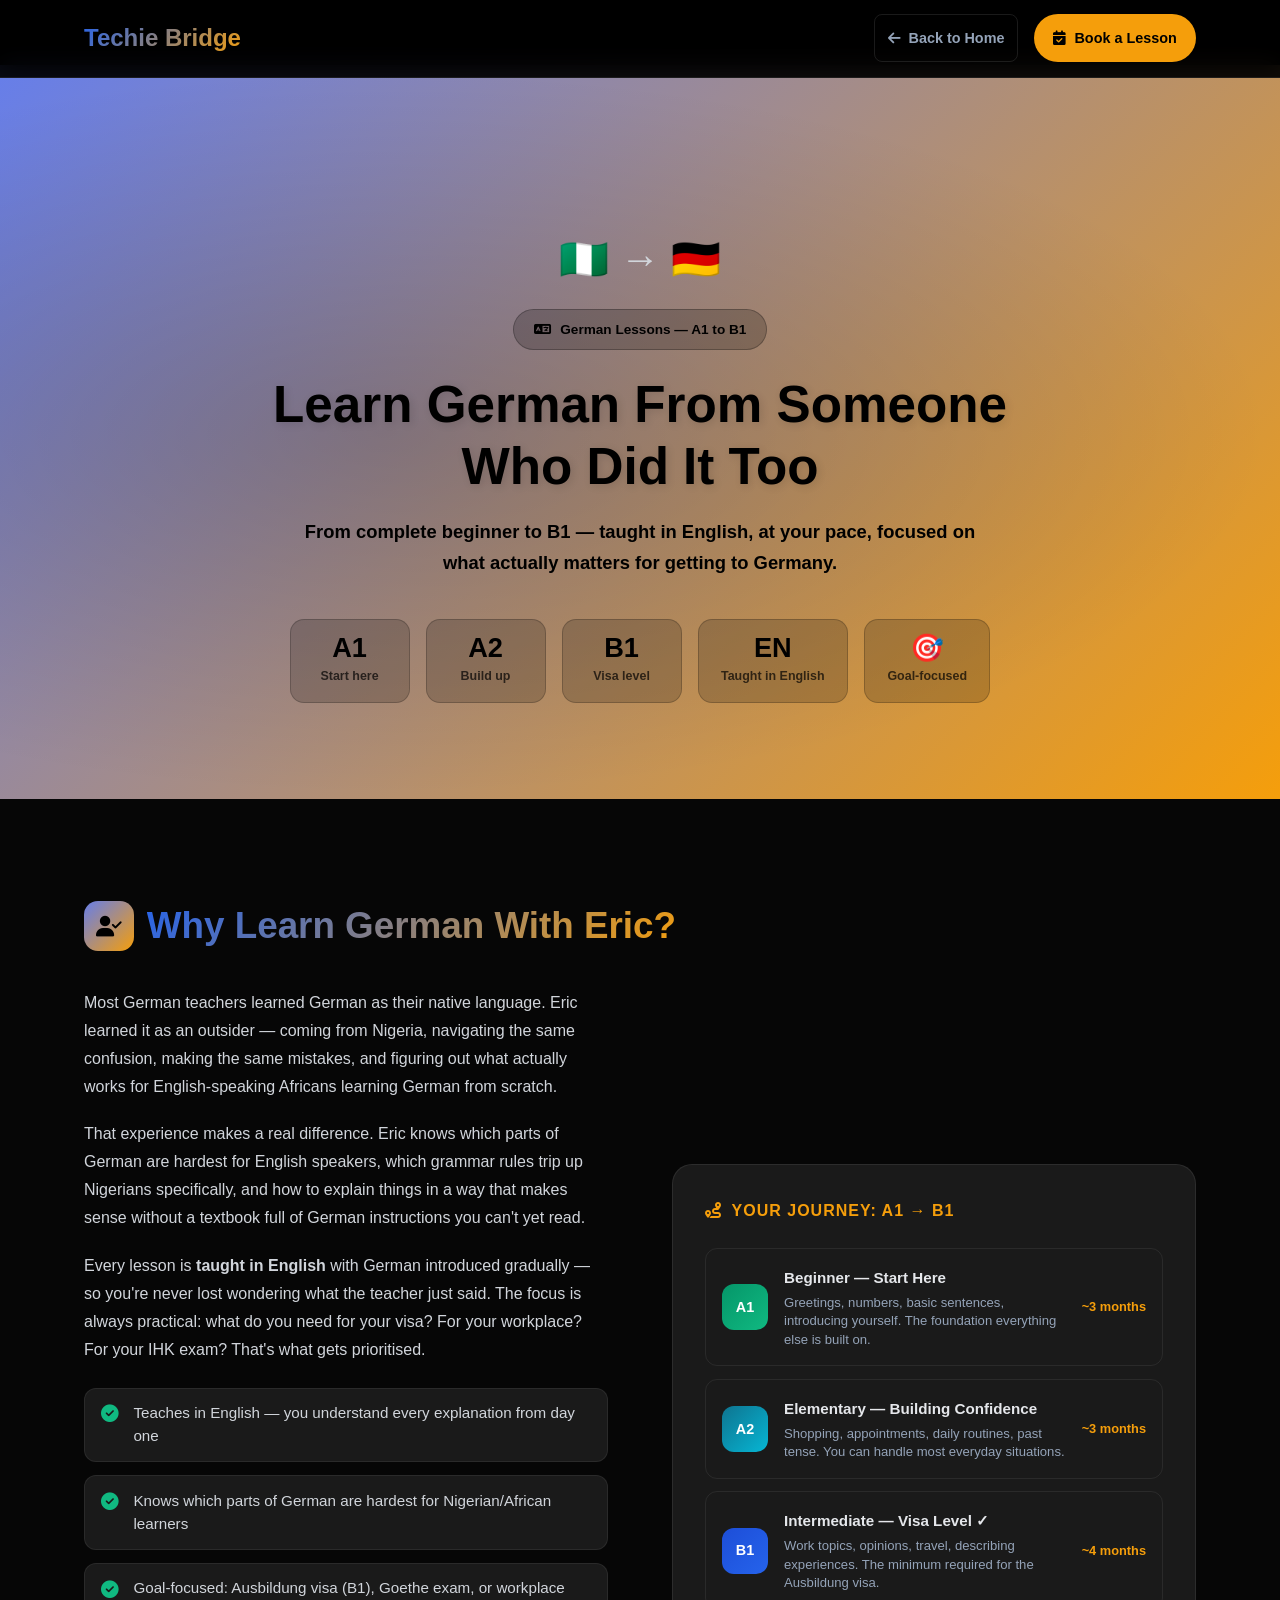
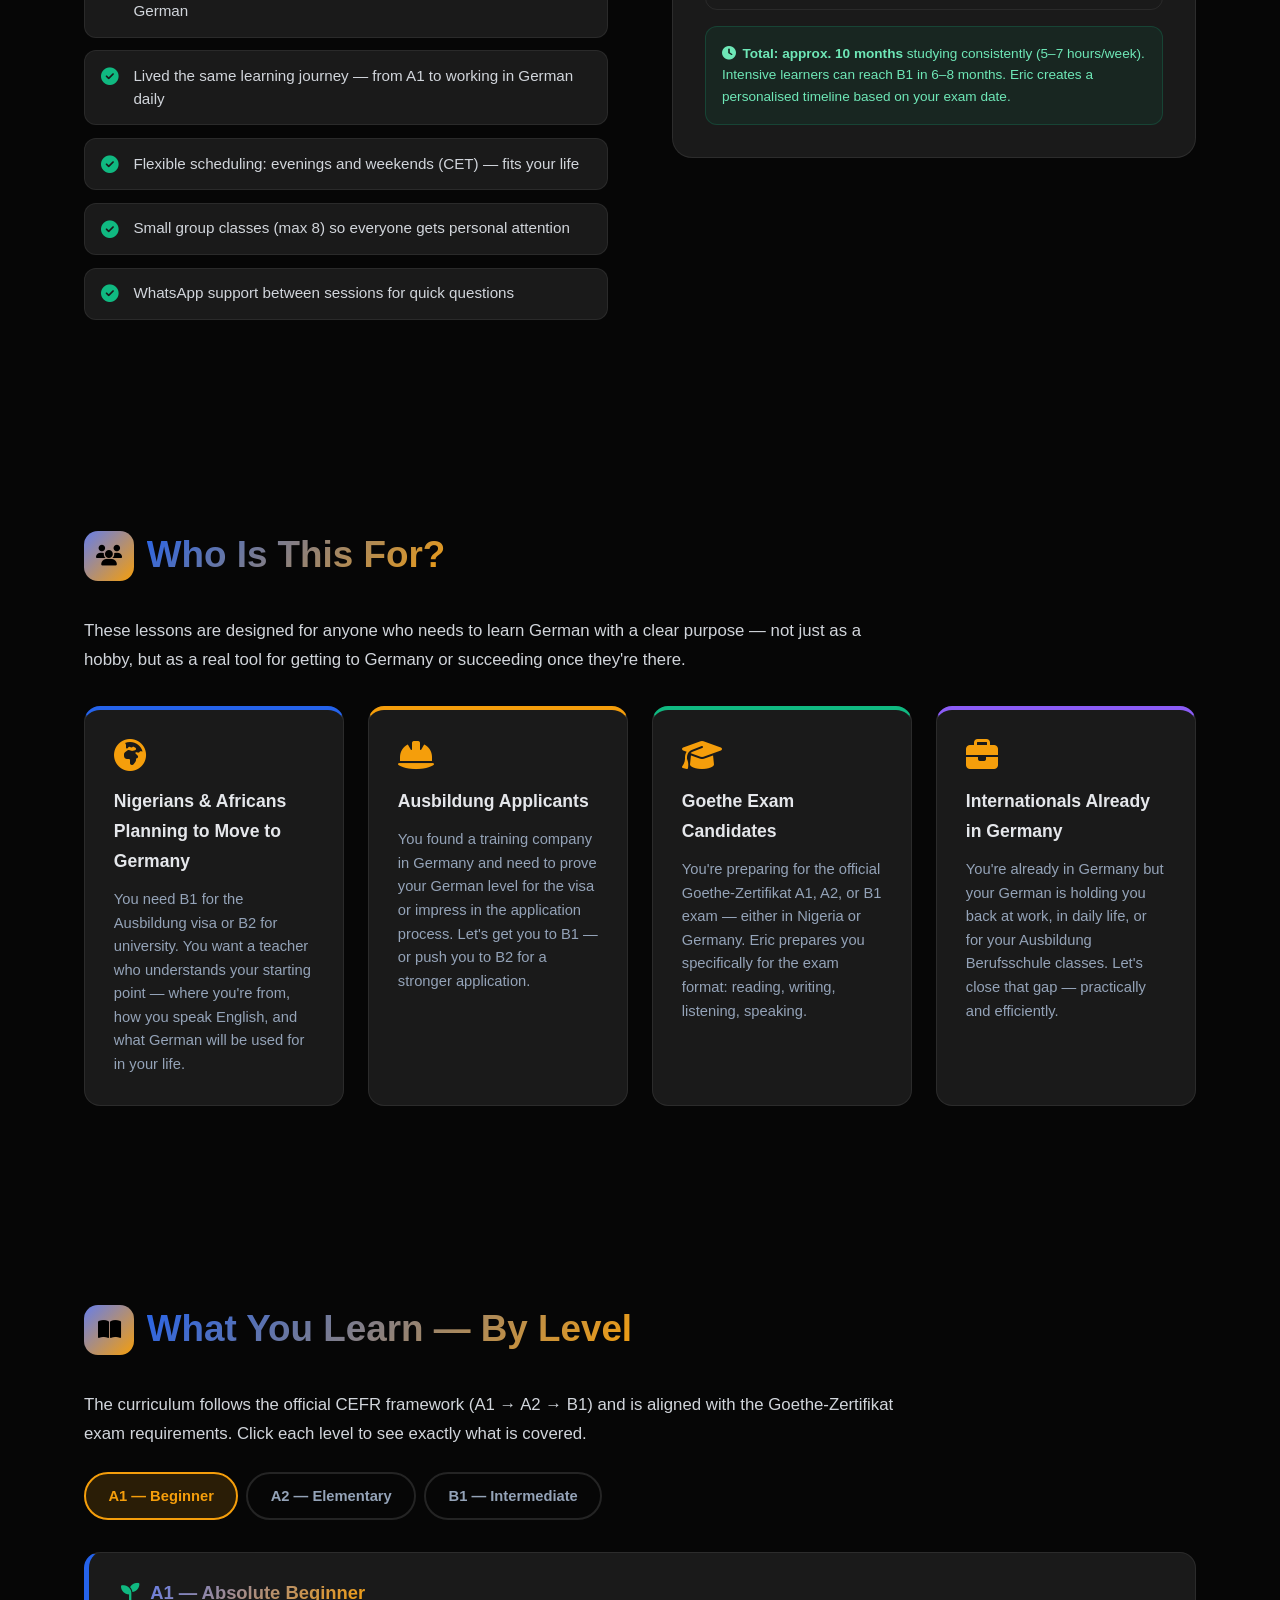
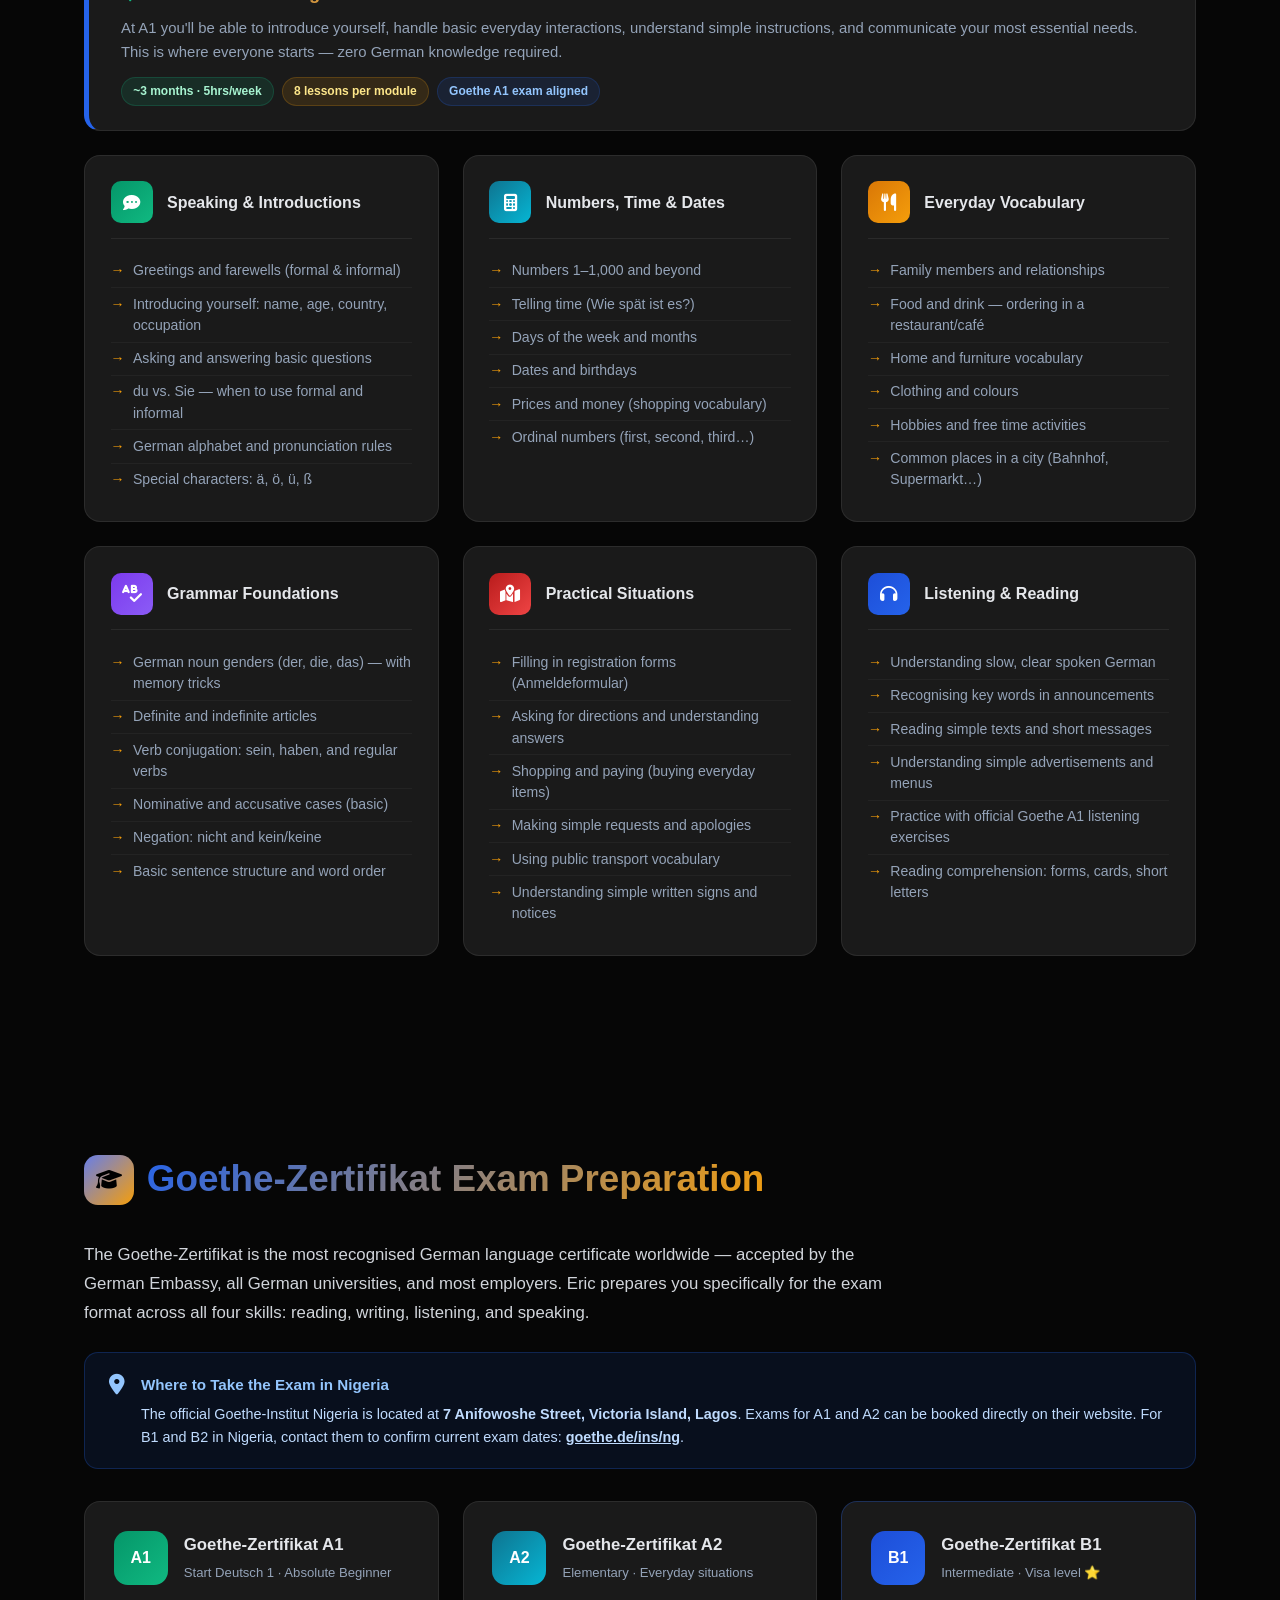
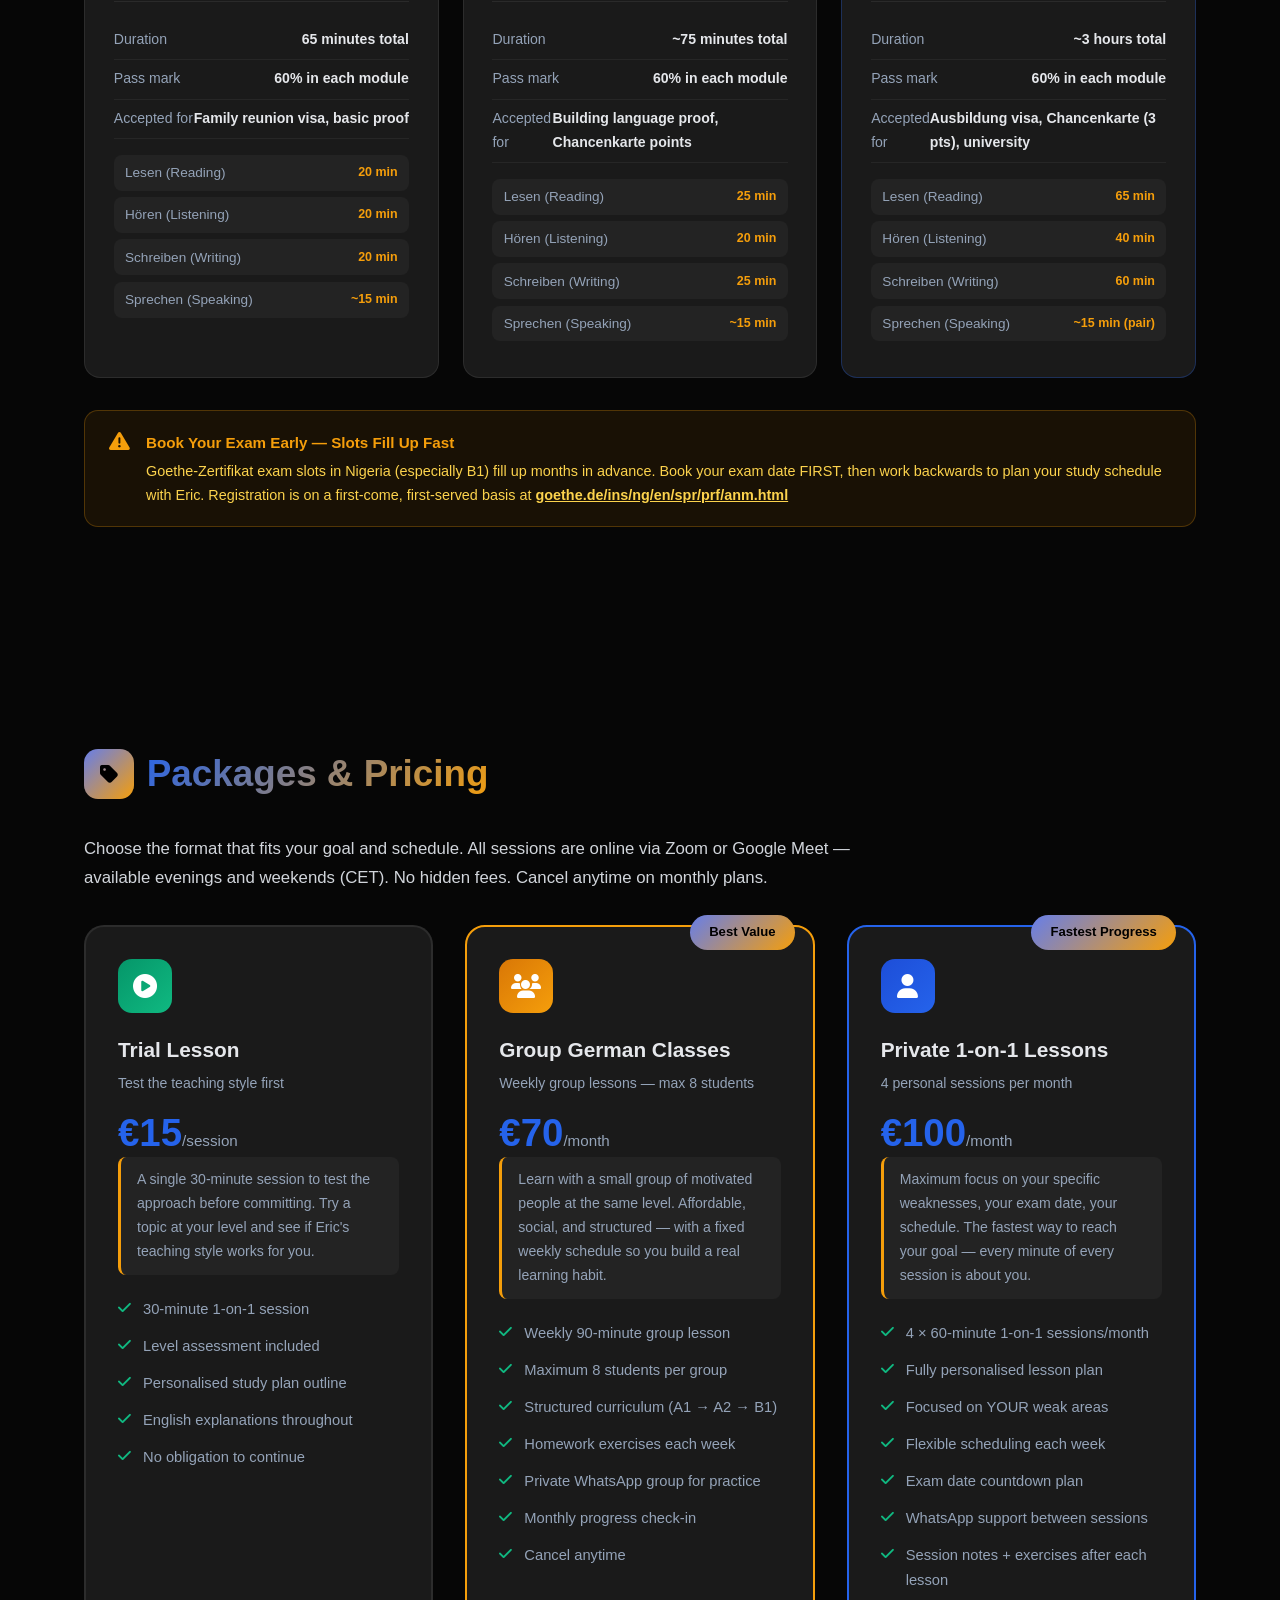
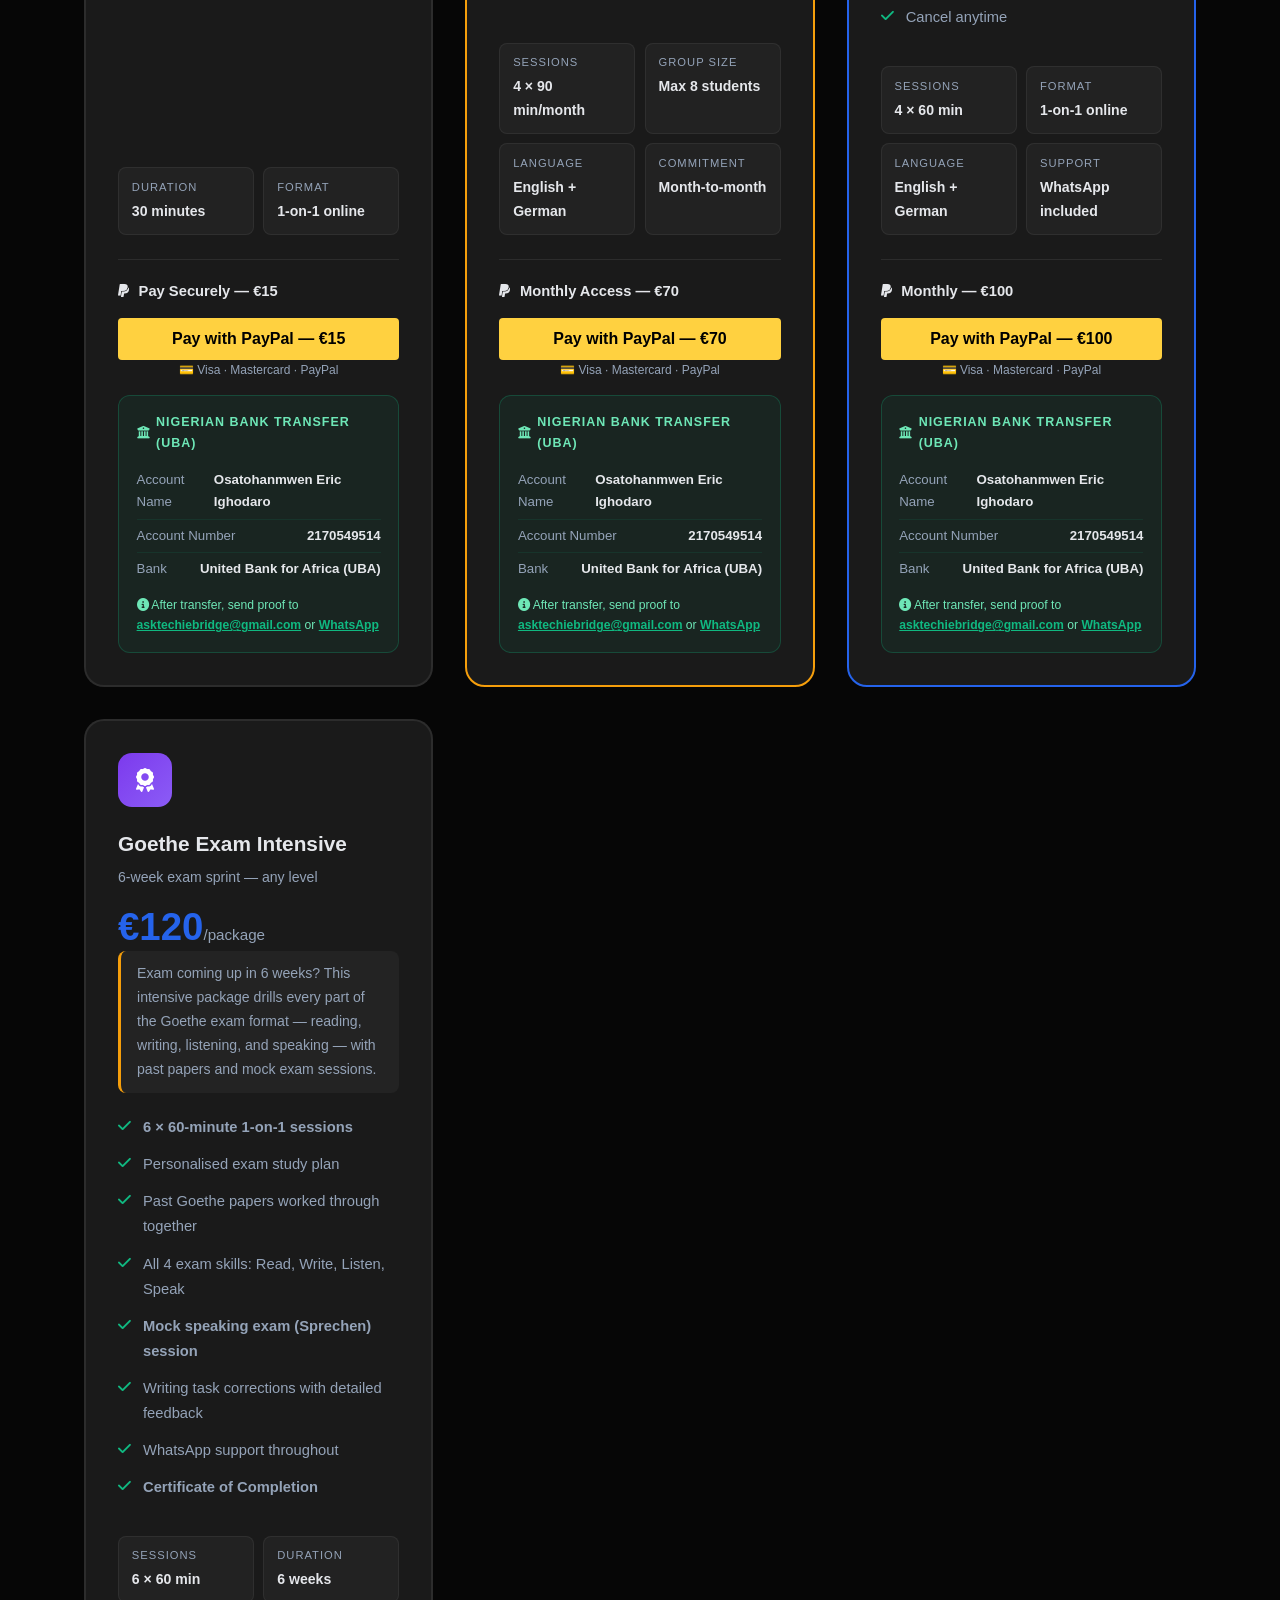
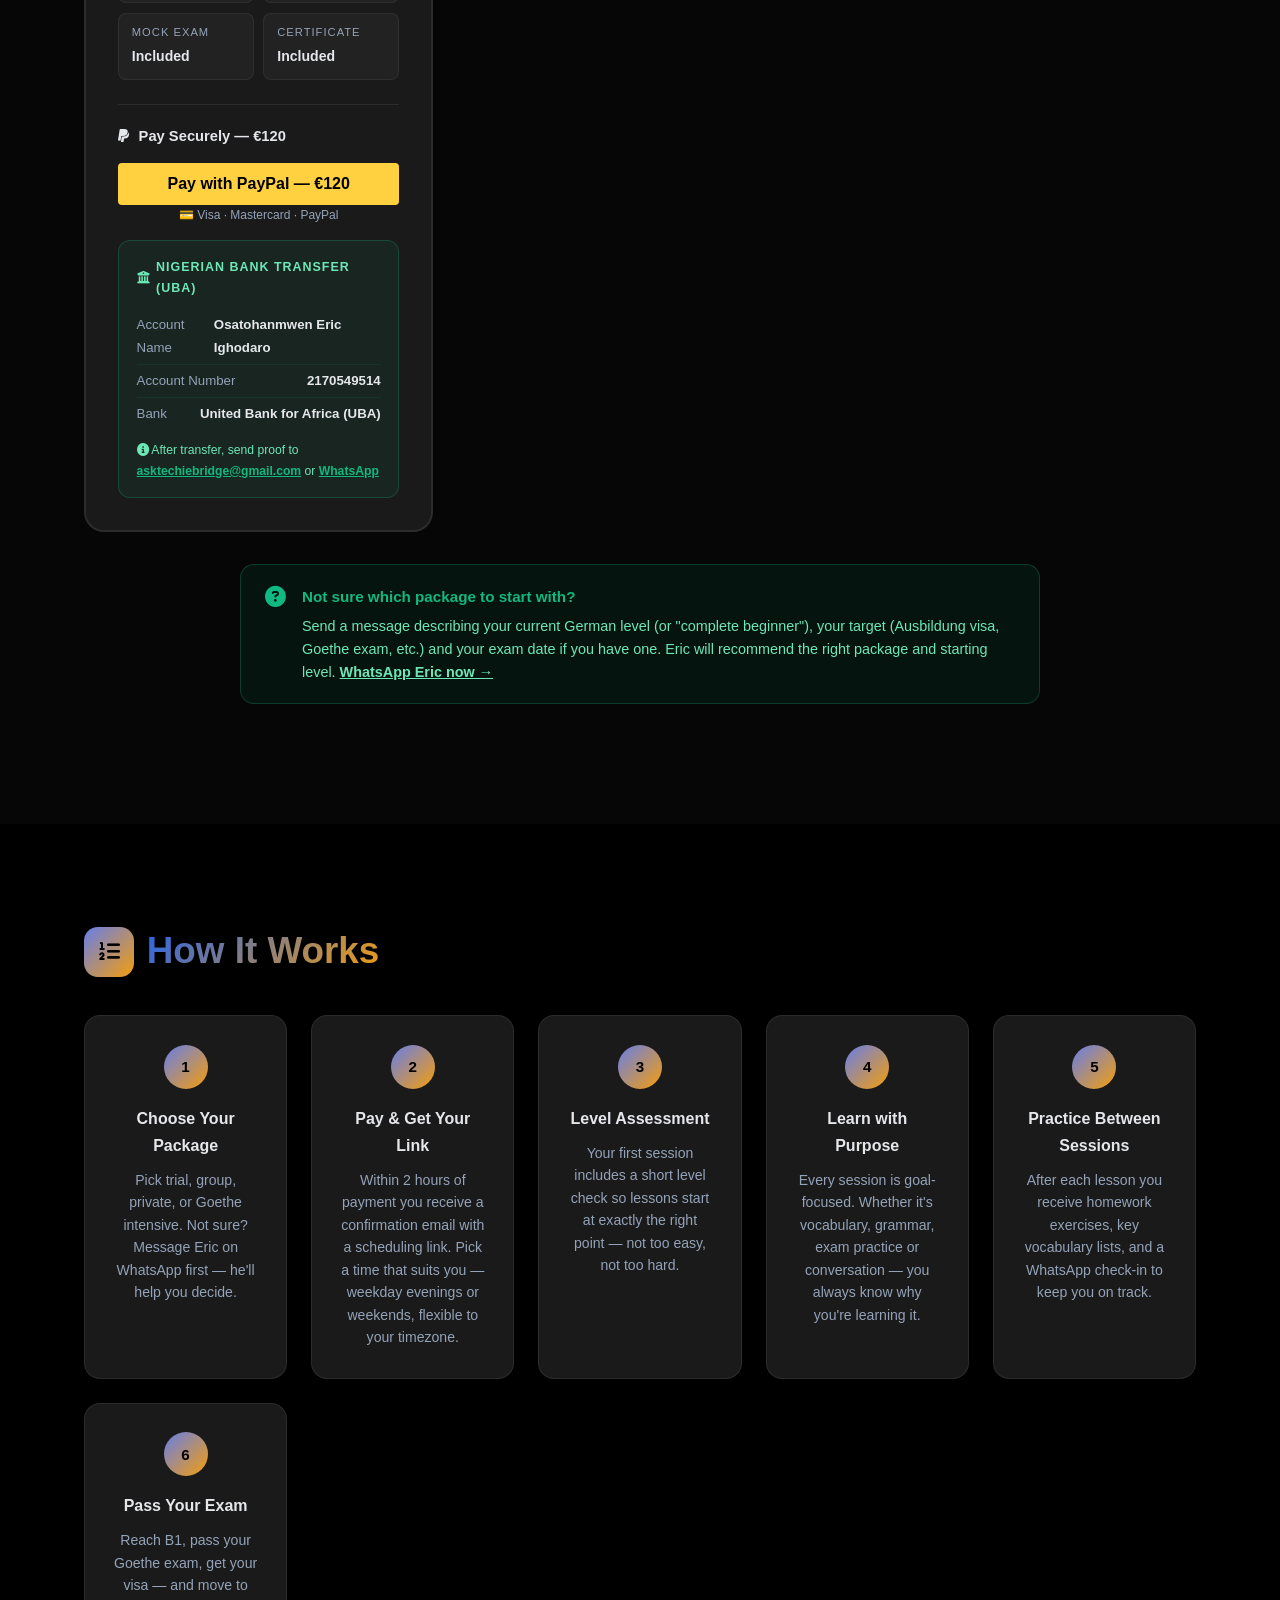
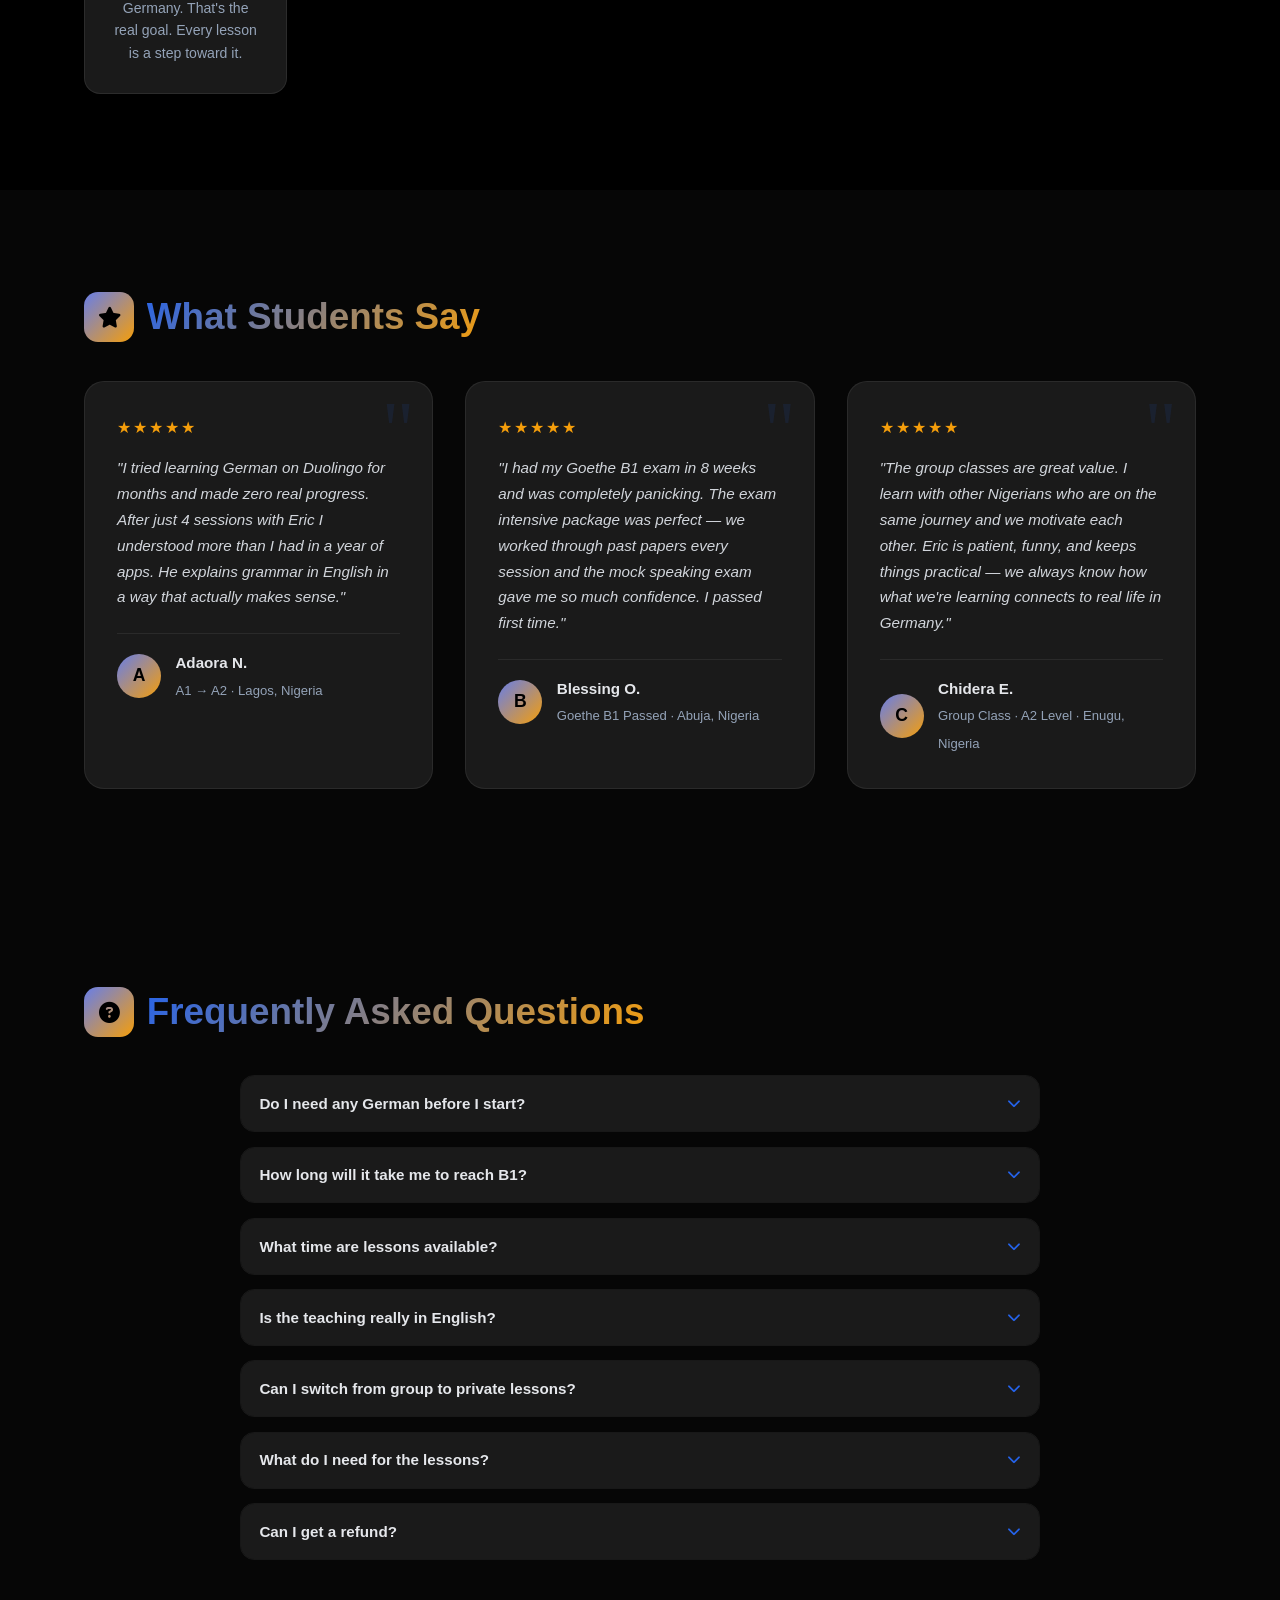
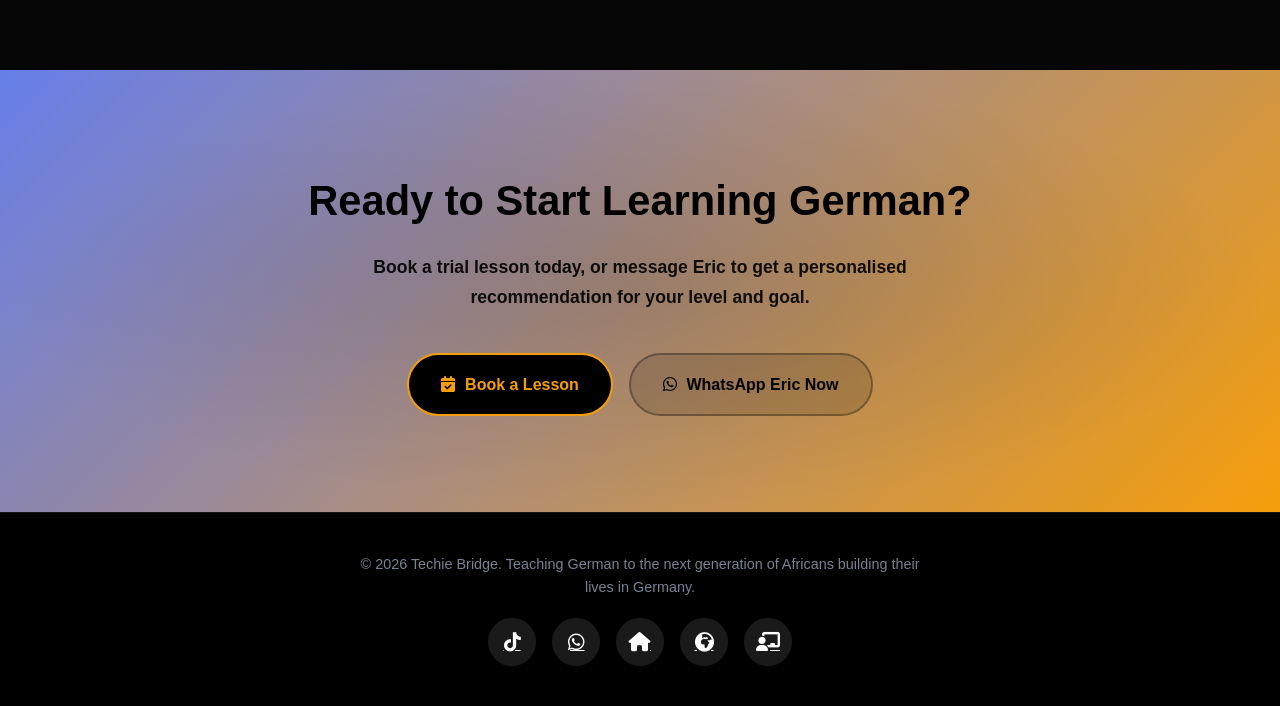
==== commit a9c84731: "Add files via upload" ====
--- a/german-lessons.html
+++ b/german-lessons.html
@@ -838,8 +838,7 @@
         <div class="pkg-icon" style="background:linear-gradient(135deg,#059669,#10b981)"><i class="fas fa-play-circle"></i></div>
         <h3>Trial Lesson</h3>
         <div class="pkg-subtitle">Test the teaching style first</div>
-        <div class="pkg-price">€15<span> per session</span></div>
-        <div style="font-size:.95rem;font-weight:700;color:#10b981;margin-bottom:.8rem">₦22,500 <span style="font-size:.8rem;font-weight:400;color:#94a3b8">per session</span></div>
+        <div class="pkg-price">€15<span>/session</span></div>
         <div class="pkg-desc">A single 30-minute session to test the approach before committing. Try a topic at your level and see if Eric's teaching style works for you.</div>
         <ul class="pkg-features">
           <li><i class="fas fa-check"></i> 30-minute 1-on-1 session</li>
@@ -874,9 +873,8 @@
         <div class="pkg-badge">Best Value</div>
         <div class="pkg-icon" style="background:linear-gradient(135deg,#d97706,#f59e0b)"><i class="fas fa-users"></i></div>
         <h3>Group German Classes</h3>
-        <div class="pkg-subtitle">Weekly group lessons per level — max 8 students</div>
-        <div class="pkg-price">€70<span> per level</span></div>
-        <div style="font-size:.95rem;font-weight:700;color:#10b981;margin-bottom:.8rem">₦100,000 <span style="font-size:.8rem;font-weight:400;color:#94a3b8">per level</span></div>
+        <div class="pkg-subtitle">Weekly group lessons — max 8 students</div>
+        <div class="pkg-price">€70<span>/month</span></div>
         <div class="pkg-desc">Learn with a small group of motivated people at the same level. Affordable, social, and structured — with a fixed weekly schedule so you build a real learning habit.</div>
         <ul class="pkg-features">
           <li><i class="fas fa-check"></i> Weekly 90-minute group lesson</li>
@@ -894,10 +892,10 @@
           <div class="pm-item"><div class="pm-label">Commitment</div><div class="pm-value">Month-to-month</div></div>
         </div>
         <div class="pay-section">
-          <h5><i class="fab fa-paypal"></i> Per Level — €70 · ₦100,000</h5>
+          <h5><i class="fab fa-paypal"></i> Monthly Access — €70</h5>
           <style>.pp-group-german{text-align:center;border:none;border-radius:.25rem;min-width:11.625rem;padding:0 2rem;height:2.625rem;font-weight:bold;background-color:#FFD140;color:#000;font-family:"Helvetica Neue",Arial,sans-serif;font-size:1rem;line-height:1.25rem;cursor:pointer;width:100%}</style>
           <form action="https://www.paypal.com/ncp/payment/2ZTG7ZYK4VJTG" method="post" target="_blank" style="display:grid;gap:.5rem">
-            <input class="pp-group-german" type="submit" value="Pay with PayPal — €70 per Level">
+            <input class="pp-group-german" type="submit" value="Pay with PayPal — €70">
           </form>
           <p class="pay-cards">💳 Visa · Mastercard · PayPal</p>
           <div class="uba-block">
@@ -915,9 +913,8 @@
         <div class="pkg-badge">Fastest Progress</div>
         <div class="pkg-icon" style="background:linear-gradient(135deg,#1d4ed8,#2563eb)"><i class="fas fa-user"></i></div>
         <h3>Private 1-on-1 Lessons</h3>
-        <div class="pkg-subtitle">4 personal sessions per level</div>
-        <div class="pkg-price">€100<span> per level</span></div>
-        <div style="font-size:.95rem;font-weight:700;color:var(--accent);margin-bottom:.8rem">₦150,000 <span style="font-size:.8rem;font-weight:400;color:var(--text-muted)">per level</span></div>
+        <div class="pkg-subtitle">4 personal sessions per month</div>
+        <div class="pkg-price">€100<span>/month</span></div>
         <div class="pkg-desc">Maximum focus on your specific weaknesses, your exam date, your schedule. The fastest way to reach your goal — every minute of every session is about you.</div>
         <ul class="pkg-features">
           <li><i class="fas fa-check"></i> 4 × 60-minute 1-on-1 sessions/month</li>
@@ -936,10 +933,10 @@
           <div class="pm-item"><div class="pm-label">Support</div><div class="pm-value">WhatsApp included</div></div>
         </div>
         <div class="pay-section">
-          <h5><i class="fab fa-paypal"></i> Per Level — €100 · ₦150,000</h5>
+          <h5><i class="fab fa-paypal"></i> Monthly — €100</h5>
           <style>.pp-private-german{text-align:center;border:none;border-radius:.25rem;min-width:11.625rem;padding:0 2rem;height:2.625rem;font-weight:bold;background-color:#FFD140;color:#000;font-family:"Helvetica Neue",Arial,sans-serif;font-size:1rem;line-height:1.25rem;cursor:pointer;width:100%}</style>
           <form action="https://www.paypal.com/ncp/payment/Q3494PNKAR63E" method="post" target="_blank" style="display:grid;gap:.5rem">
-            <input class="pp-private-german" type="submit" value="Pay with PayPal — €100 per Level">
+            <input class="pp-private-german" type="submit" value="Pay with PayPal — €100">
           </form>
           <p class="pay-cards">💳 Visa · Mastercard · PayPal</p>
           <div class="uba-block">
@@ -957,8 +954,7 @@
         <div class="pkg-icon" style="background:linear-gradient(135deg,#7c3aed,#8b5cf6)"><i class="fas fa-award"></i></div>
         <h3>Goethe Exam Intensive</h3>
         <div class="pkg-subtitle">6-week exam sprint — any level</div>
-        <div class="pkg-price">€120<span> per package</span></div>
-        <div style="font-size:.95rem;font-weight:700;color:var(--accent);margin-bottom:.8rem">₦180,000 <span style="font-size:.8rem;font-weight:400;color:var(--text-muted)">per package</span></div>
+        <div class="pkg-price">€120<span>/package</span></div>
         <div class="pkg-desc">Exam coming up in 6 weeks? This intensive package drills every part of the Goethe exam format — reading, writing, listening, and speaking — with past papers and mock exam sessions.</div>
         <ul class="pkg-features">
           <li><i class="fas fa-check"></i> <strong>6 × 60-minute 1-on-1 sessions</strong></li>
@@ -977,10 +973,10 @@
           <div class="pm-item"><div class="pm-label">Certificate</div><div class="pm-value">Included</div></div>
         </div>
         <div class="pay-section">
-          <h5><i class="fab fa-paypal"></i> Per PKG — €120 · ₦180,000</h5>
+          <h5><i class="fab fa-paypal"></i> Pay Securely — €120</h5>
           <style>.pp-goethe-int{text-align:center;border:none;border-radius:.25rem;min-width:11.625rem;padding:0 2rem;height:2.625rem;font-weight:bold;background-color:#FFD140;color:#000;font-family:"Helvetica Neue",Arial,sans-serif;font-size:1rem;line-height:1.25rem;cursor:pointer;width:100%}</style>
           <form action="https://www.paypal.com/ncp/payment/BTLSFFUU29M34" method="post" target="_blank" style="display:grid;gap:.5rem">
-            <input class="pp-goethe-int" type="submit" value="Pay with PayPal — €120 per PKG">
+            <input class="pp-goethe-int" type="submit" value="Pay with PayPal — €120">
           </form>
           <p class="pay-cards">💳 Visa · Mastercard · PayPal</p>
           <div class="uba-block">
@@ -1147,11 +1143,6 @@
       <a href="relocate.html" title="Relocation Guide"><i class="fas fa-globe-africa"></i></a>
       <a href="study-support.html" title="Study Support"><i class="fas fa-chalkboard-teacher"></i></a>
     </div>
-  </div>
-  <div style="margin-top:.8rem;display:flex;gap:1.5rem;flex-wrap:wrap;justify-content:center">
-    <a href="impressum.html" style="color:var(--text-muted);font-size:.82rem;text-decoration:underline">Impressum</a>
-    <a href="privacy.html" style="color:var(--text-muted);font-size:.82rem;text-decoration:underline">Privacy Policy</a>
-    <a href="terms.html" style="color:var(--text-muted);font-size:.82rem;text-decoration:underline">Terms & Conditions</a>
   </div>
 </footer>
 
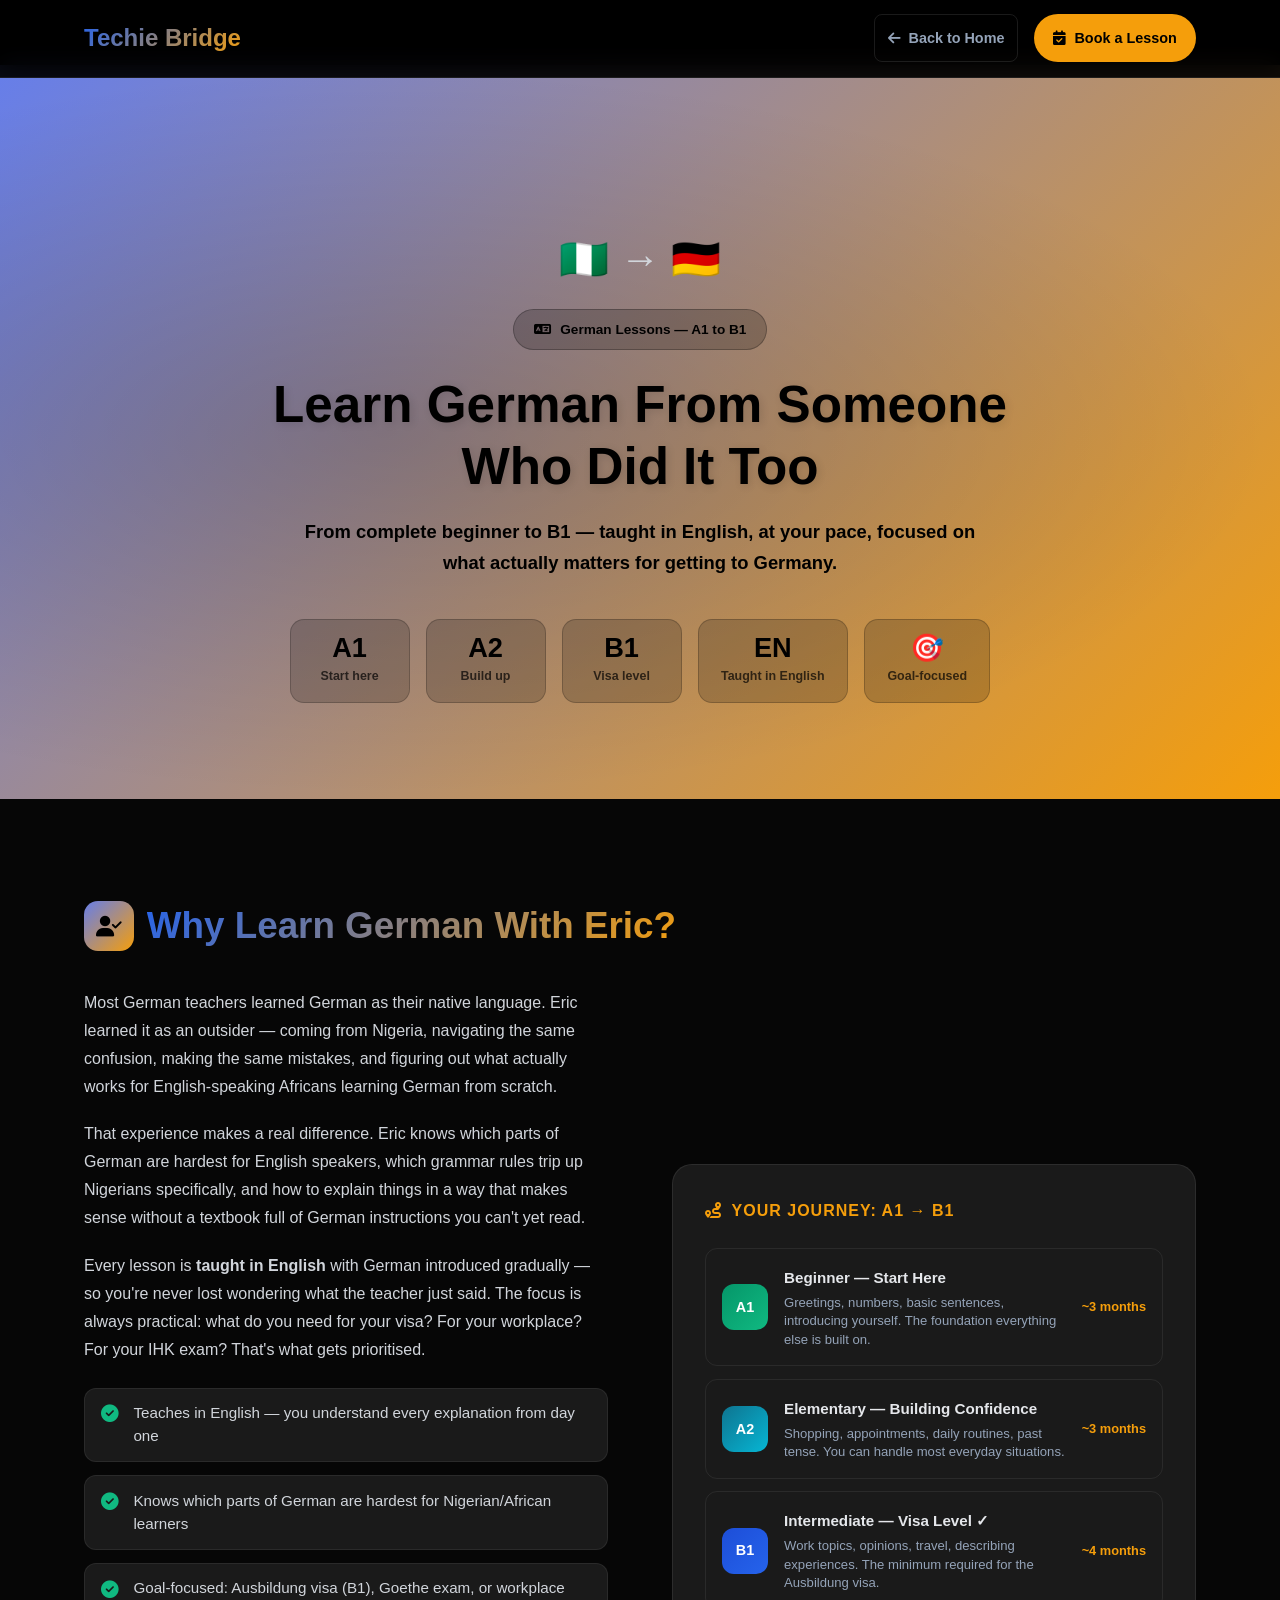
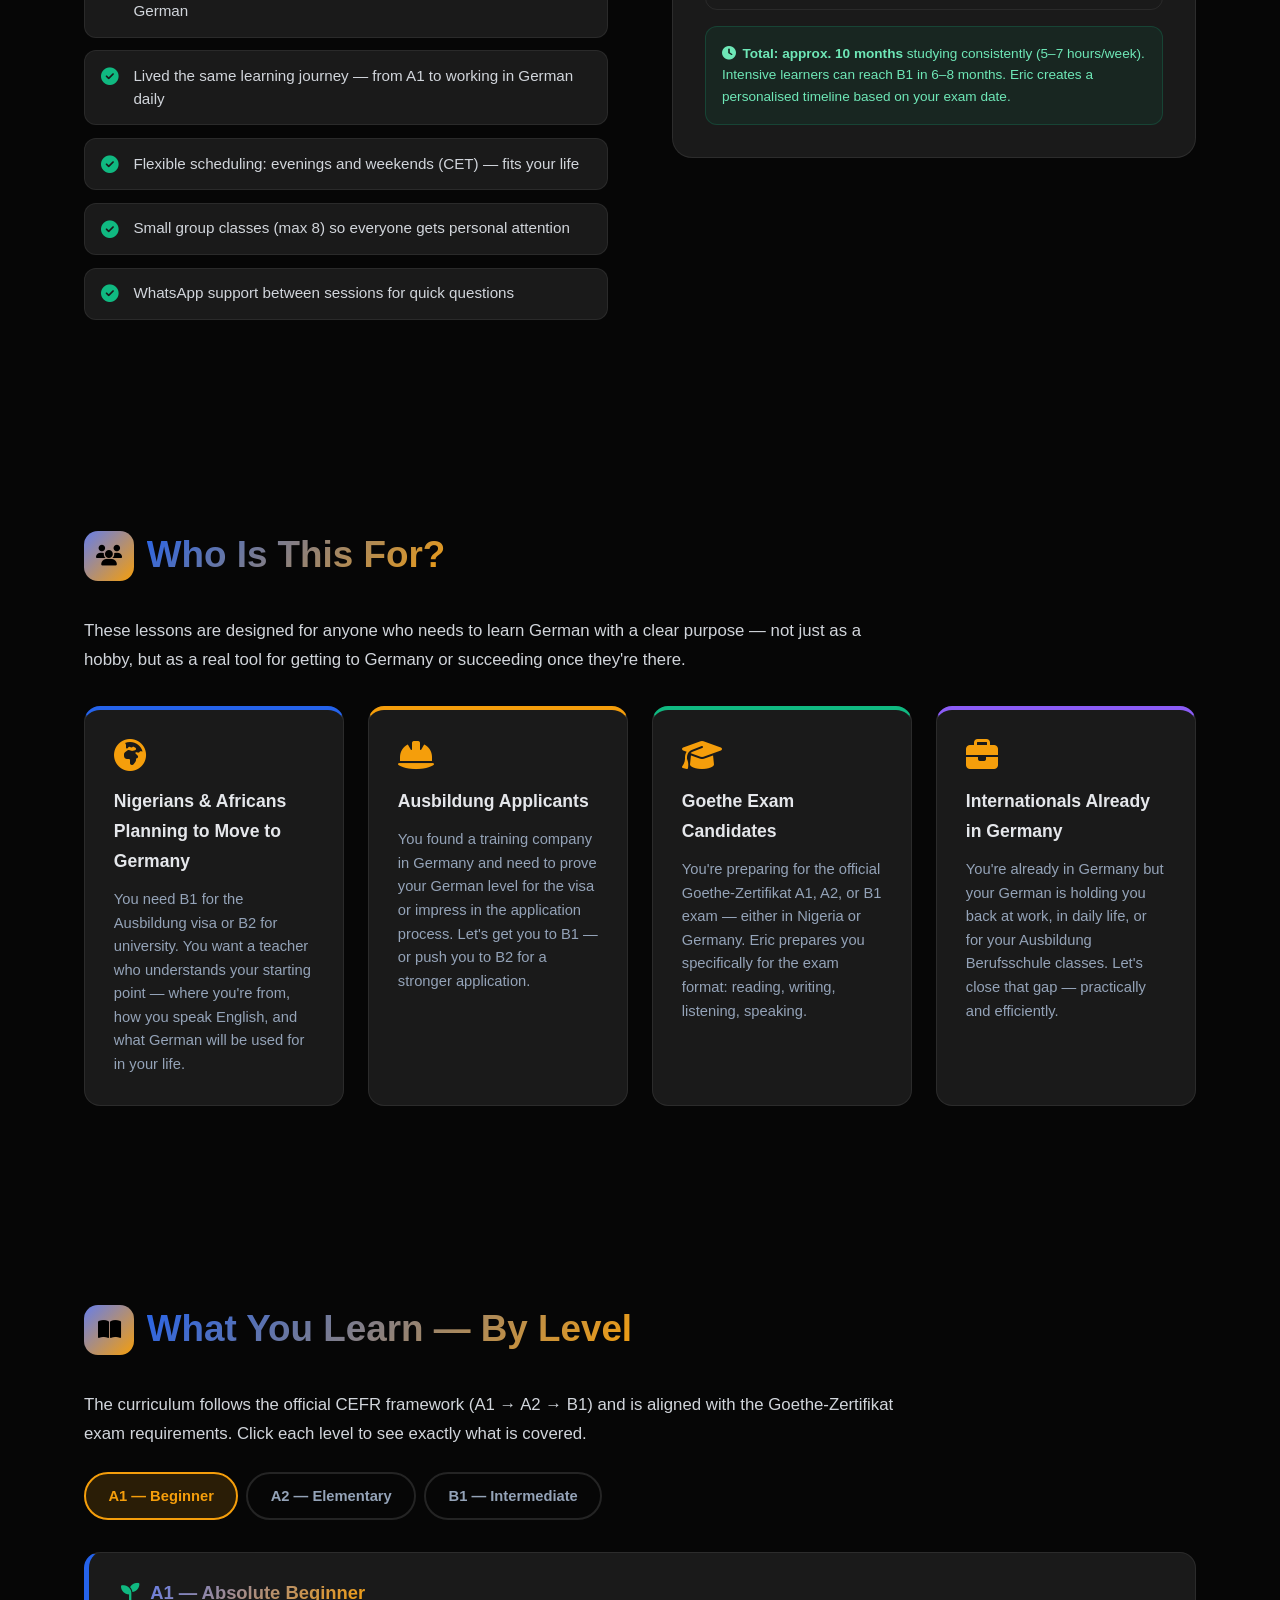
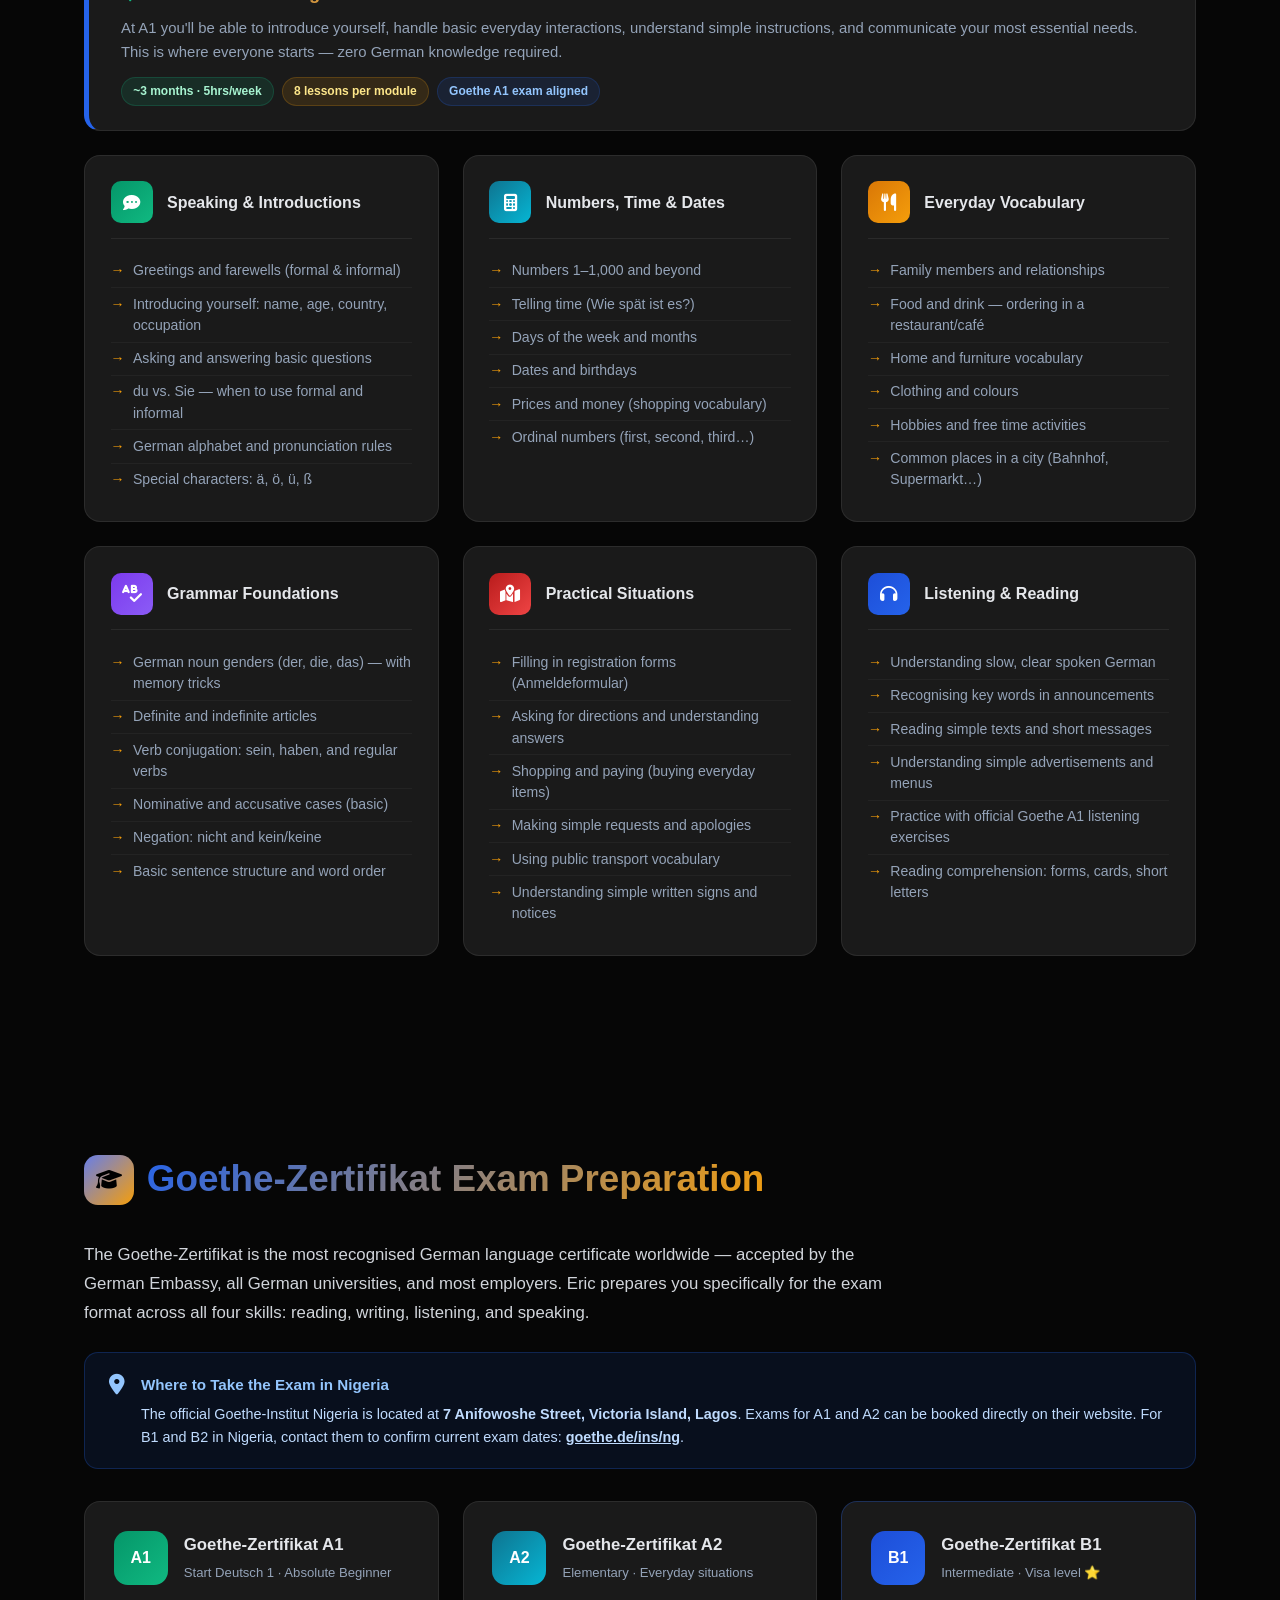
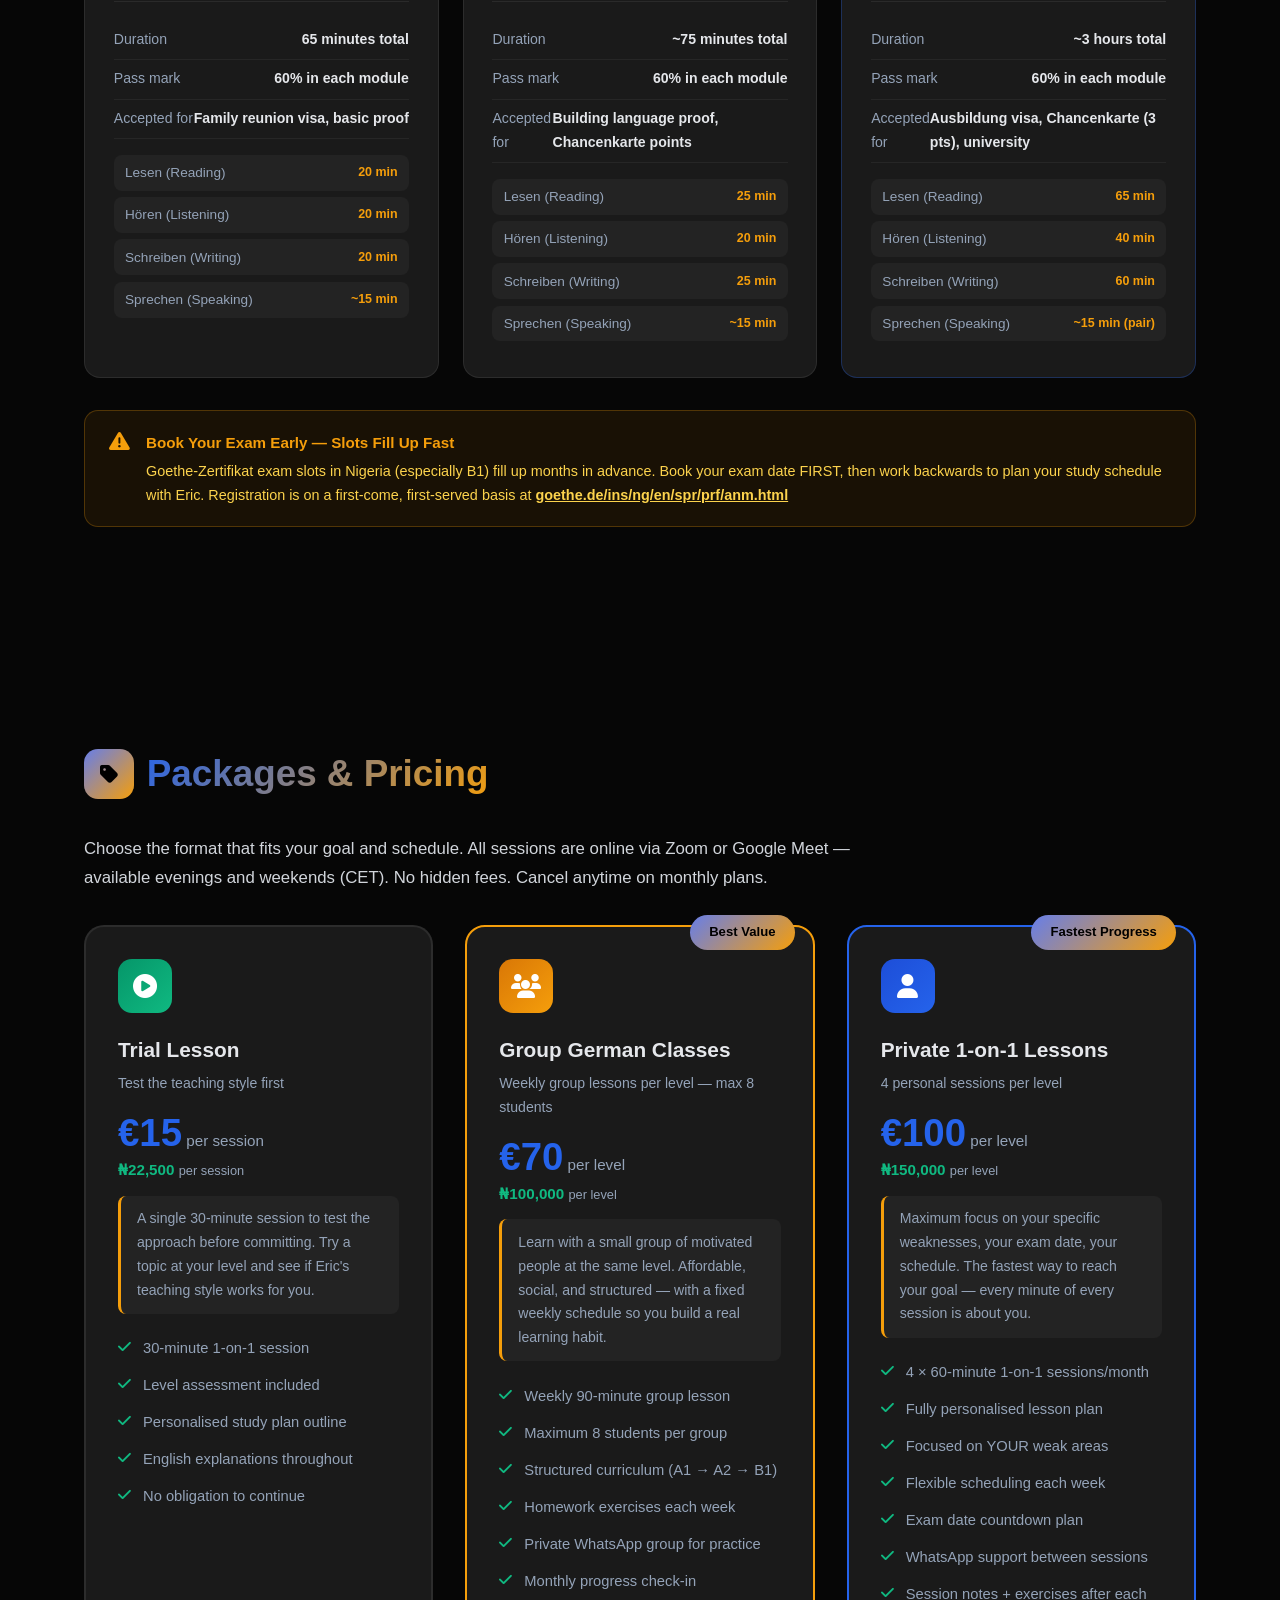
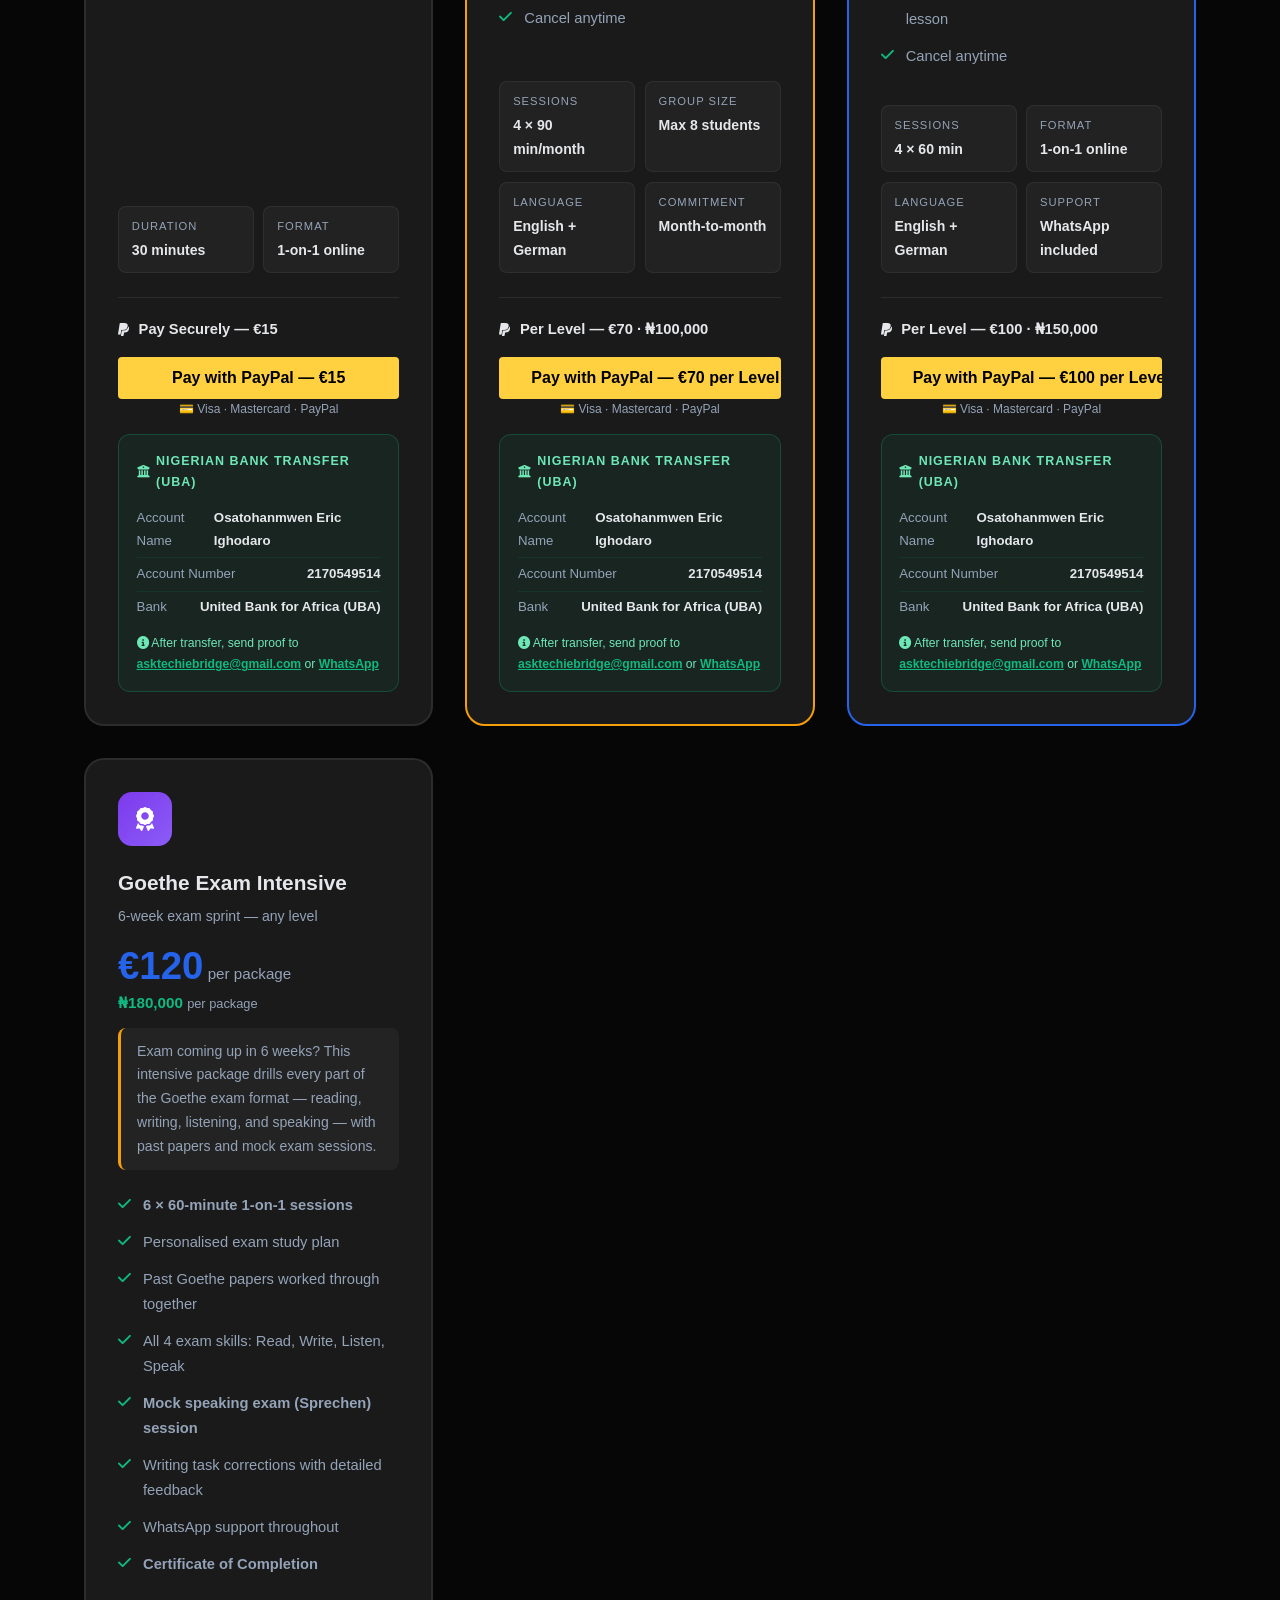
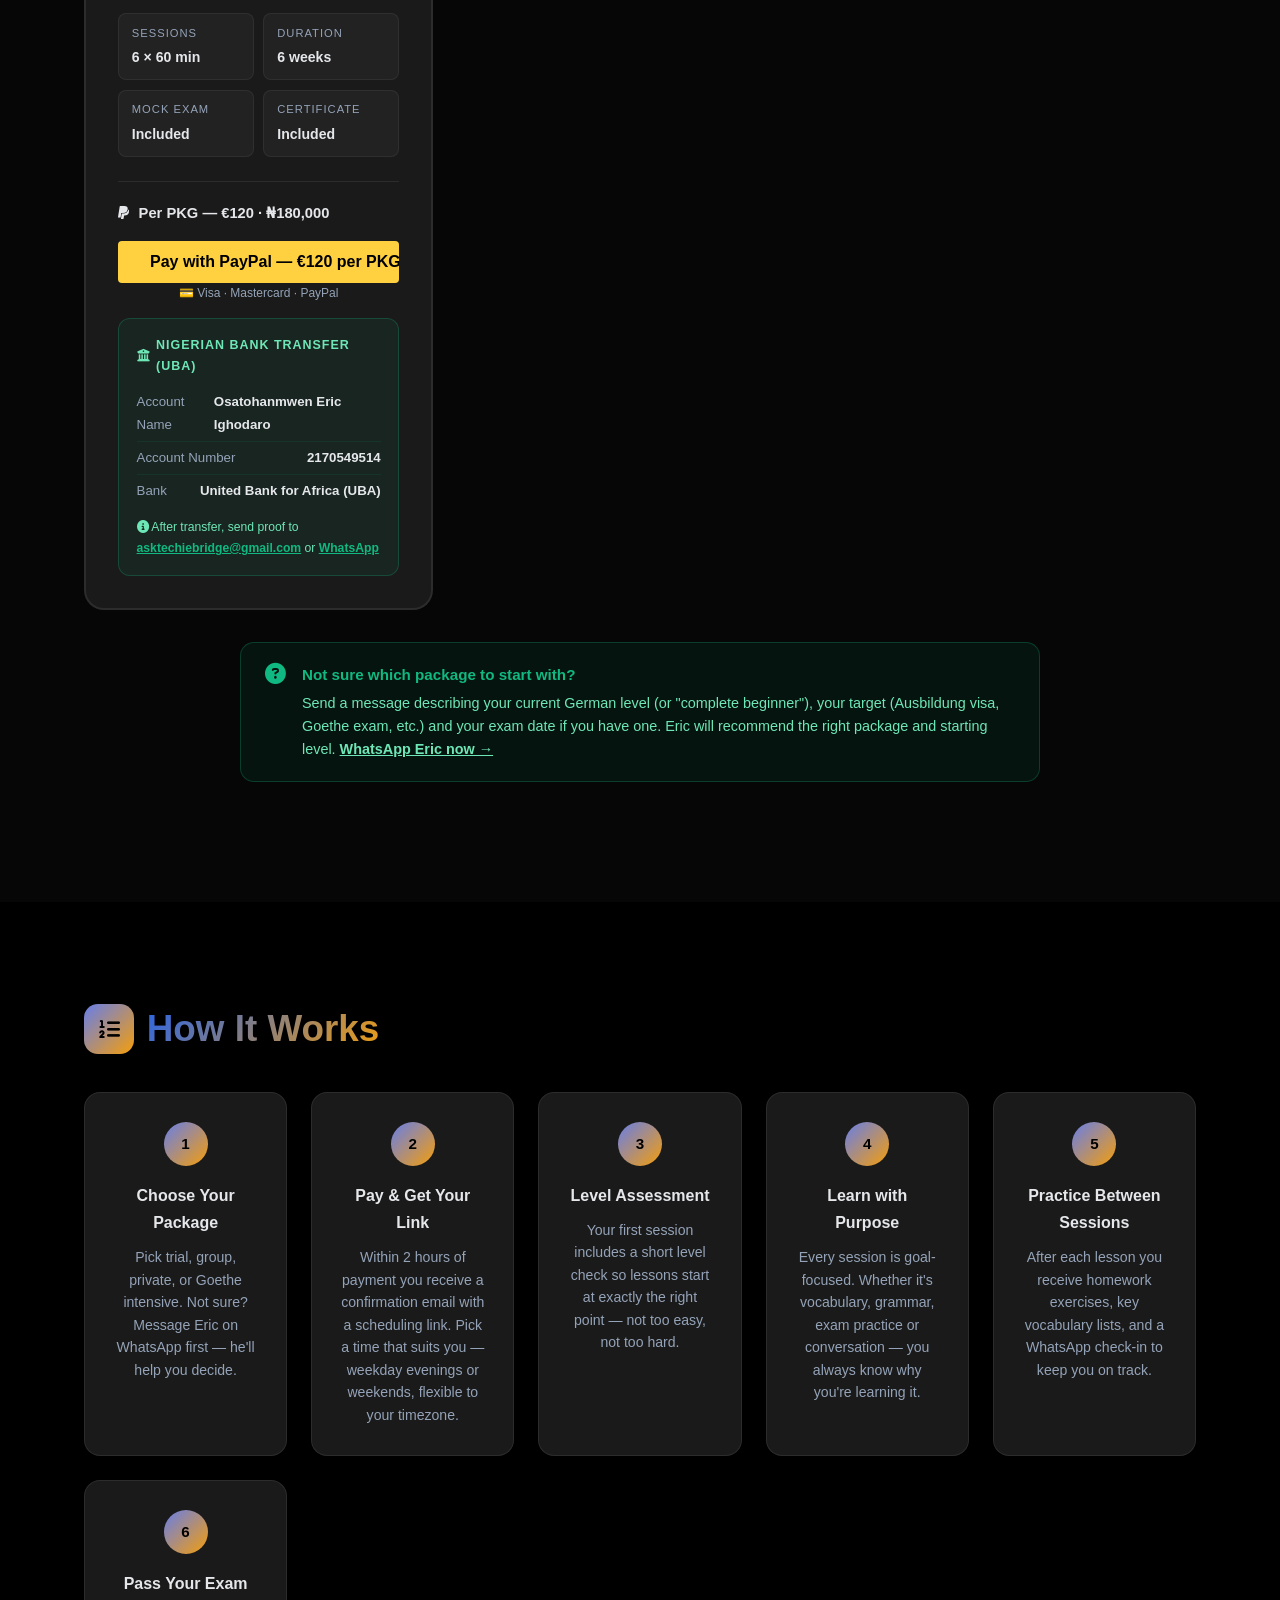
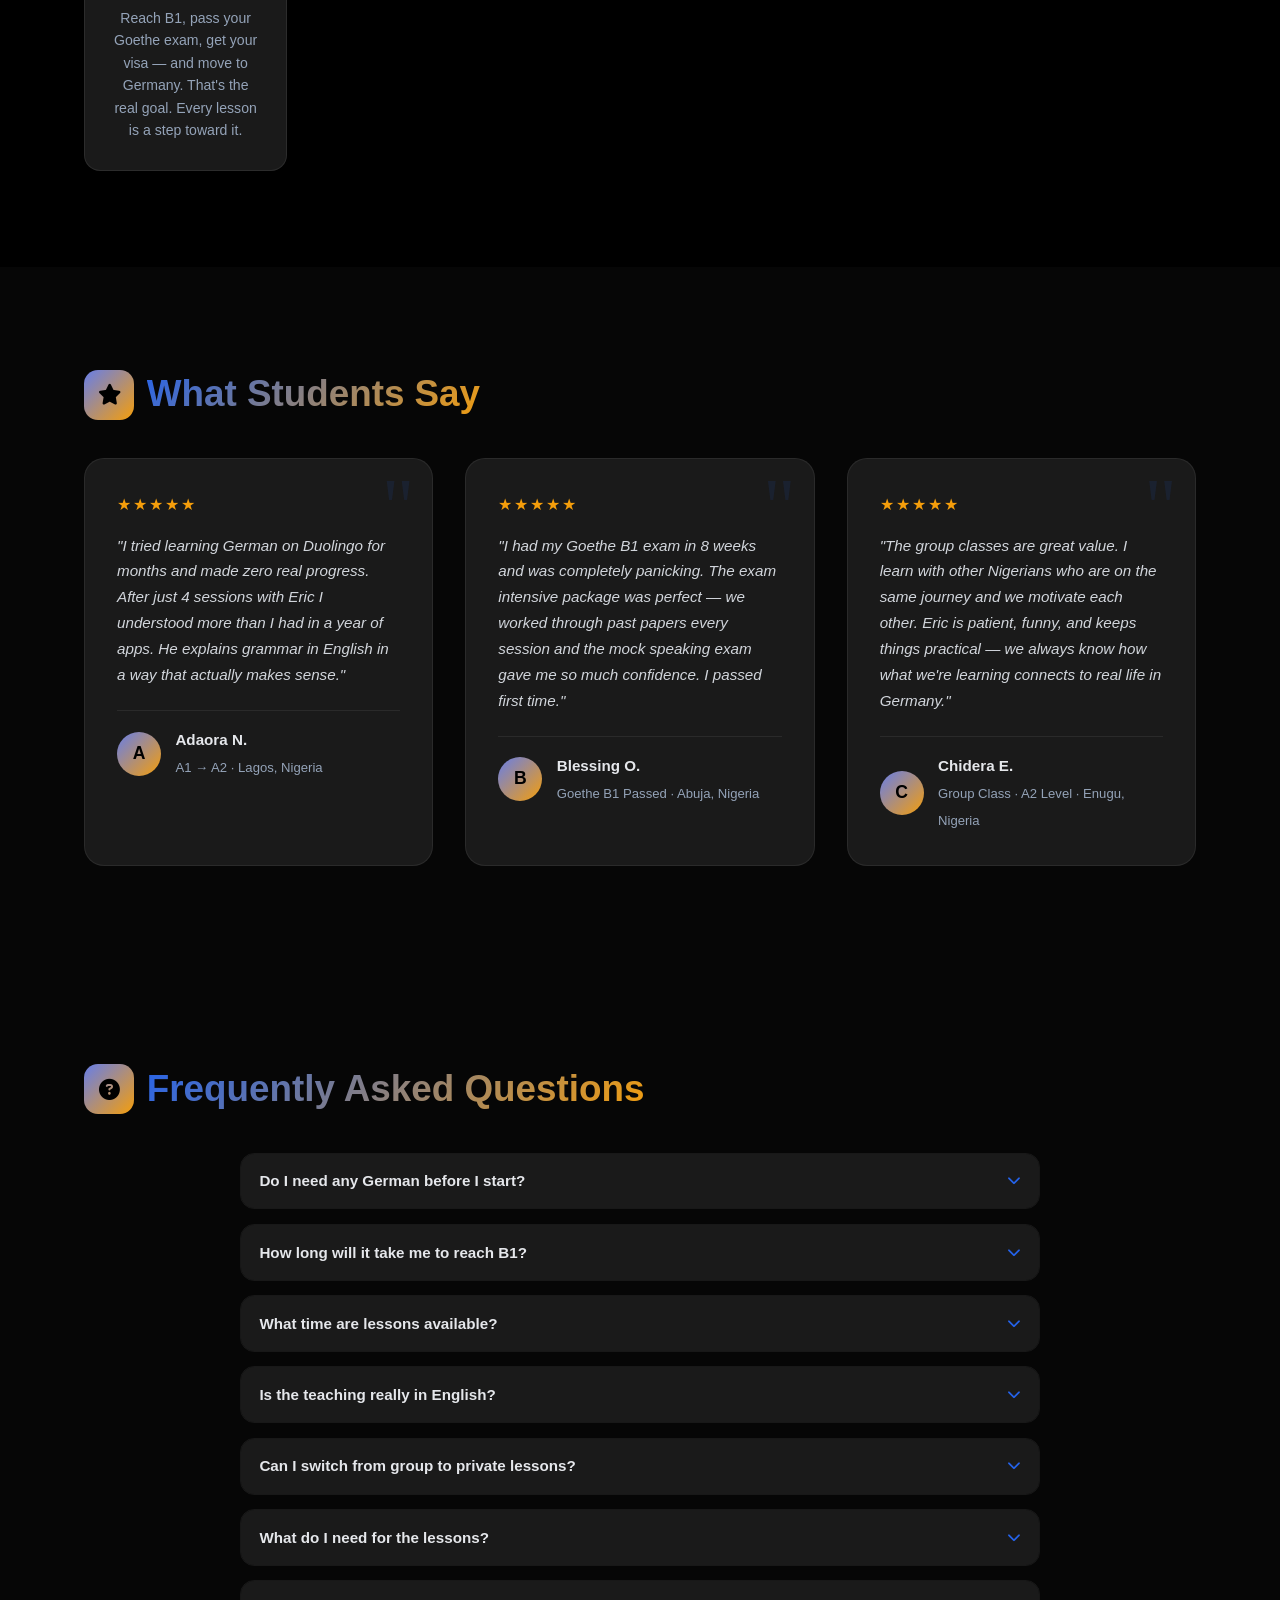
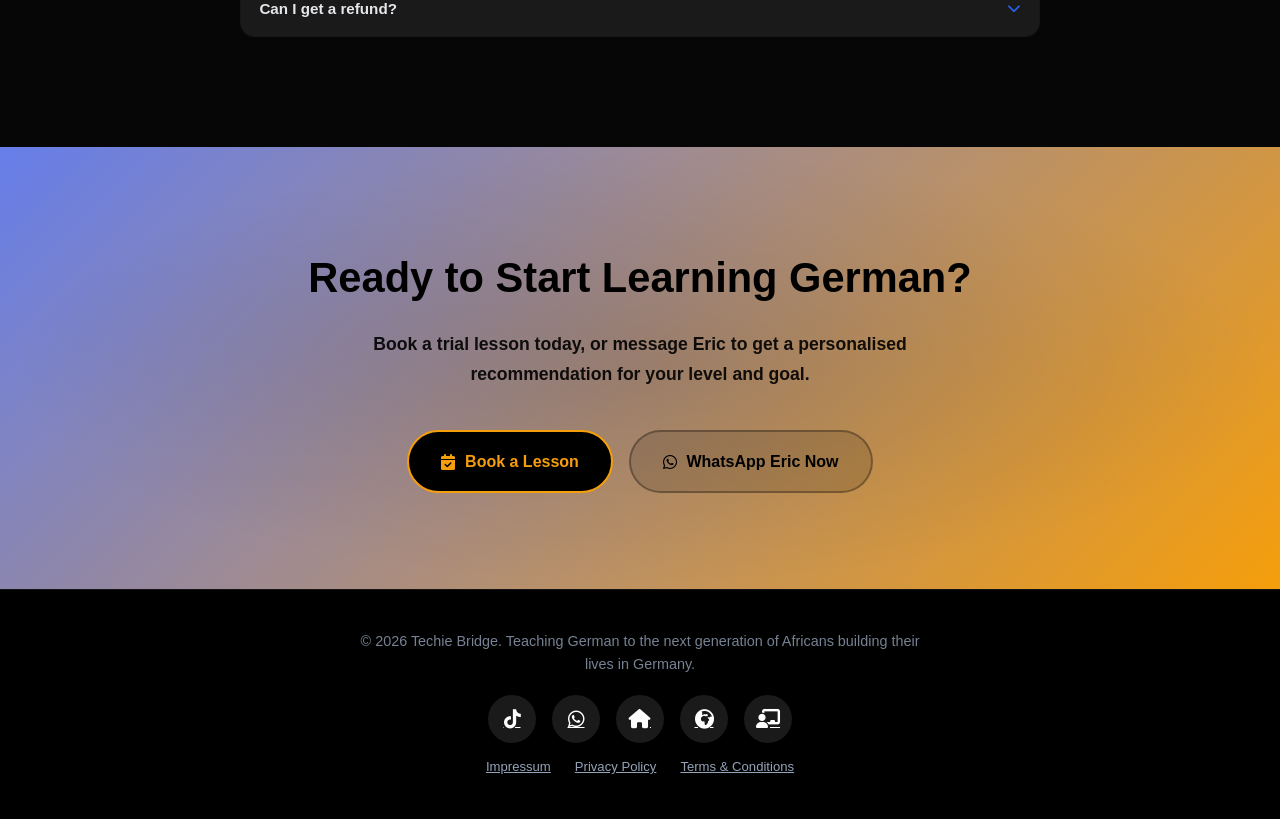
==== commit 5ba6239a: "Add files via upload" ====
--- a/german-lessons.html
+++ b/german-lessons.html
@@ -838,7 +838,8 @@
         <div class="pkg-icon" style="background:linear-gradient(135deg,#059669,#10b981)"><i class="fas fa-play-circle"></i></div>
         <h3>Trial Lesson</h3>
         <div class="pkg-subtitle">Test the teaching style first</div>
-        <div class="pkg-price">€15<span>/session</span></div>
+        <div class="pkg-price">€15<span> per session</span></div>
+        <div style="font-size:.95rem;font-weight:700;color:#10b981;margin-bottom:.8rem">₦22,500 <span style="font-size:.8rem;font-weight:400;color:#94a3b8">per session</span></div>
         <div class="pkg-desc">A single 30-minute session to test the approach before committing. Try a topic at your level and see if Eric's teaching style works for you.</div>
         <ul class="pkg-features">
           <li><i class="fas fa-check"></i> 30-minute 1-on-1 session</li>
@@ -873,8 +874,9 @@
         <div class="pkg-badge">Best Value</div>
         <div class="pkg-icon" style="background:linear-gradient(135deg,#d97706,#f59e0b)"><i class="fas fa-users"></i></div>
         <h3>Group German Classes</h3>
-        <div class="pkg-subtitle">Weekly group lessons — max 8 students</div>
-        <div class="pkg-price">€70<span>/month</span></div>
+        <div class="pkg-subtitle">Weekly group lessons per level — max 8 students</div>
+        <div class="pkg-price">€70<span> per level</span></div>
+        <div style="font-size:.95rem;font-weight:700;color:#10b981;margin-bottom:.8rem">₦100,000 <span style="font-size:.8rem;font-weight:400;color:#94a3b8">per level</span></div>
         <div class="pkg-desc">Learn with a small group of motivated people at the same level. Affordable, social, and structured — with a fixed weekly schedule so you build a real learning habit.</div>
         <ul class="pkg-features">
           <li><i class="fas fa-check"></i> Weekly 90-minute group lesson</li>
@@ -892,10 +894,10 @@
           <div class="pm-item"><div class="pm-label">Commitment</div><div class="pm-value">Month-to-month</div></div>
         </div>
         <div class="pay-section">
-          <h5><i class="fab fa-paypal"></i> Monthly Access — €70</h5>
+          <h5><i class="fab fa-paypal"></i> Per Level — €70 · ₦100,000</h5>
           <style>.pp-group-german{text-align:center;border:none;border-radius:.25rem;min-width:11.625rem;padding:0 2rem;height:2.625rem;font-weight:bold;background-color:#FFD140;color:#000;font-family:"Helvetica Neue",Arial,sans-serif;font-size:1rem;line-height:1.25rem;cursor:pointer;width:100%}</style>
           <form action="https://www.paypal.com/ncp/payment/2ZTG7ZYK4VJTG" method="post" target="_blank" style="display:grid;gap:.5rem">
-            <input class="pp-group-german" type="submit" value="Pay with PayPal — €70">
+            <input class="pp-group-german" type="submit" value="Pay with PayPal — €70 per Level">
           </form>
           <p class="pay-cards">💳 Visa · Mastercard · PayPal</p>
           <div class="uba-block">
@@ -913,8 +915,9 @@
         <div class="pkg-badge">Fastest Progress</div>
         <div class="pkg-icon" style="background:linear-gradient(135deg,#1d4ed8,#2563eb)"><i class="fas fa-user"></i></div>
         <h3>Private 1-on-1 Lessons</h3>
-        <div class="pkg-subtitle">4 personal sessions per month</div>
-        <div class="pkg-price">€100<span>/month</span></div>
+        <div class="pkg-subtitle">4 personal sessions per level</div>
+        <div class="pkg-price">€100<span> per level</span></div>
+        <div style="font-size:.95rem;font-weight:700;color:var(--accent);margin-bottom:.8rem">₦150,000 <span style="font-size:.8rem;font-weight:400;color:var(--text-muted)">per level</span></div>
         <div class="pkg-desc">Maximum focus on your specific weaknesses, your exam date, your schedule. The fastest way to reach your goal — every minute of every session is about you.</div>
         <ul class="pkg-features">
           <li><i class="fas fa-check"></i> 4 × 60-minute 1-on-1 sessions/month</li>
@@ -933,10 +936,10 @@
           <div class="pm-item"><div class="pm-label">Support</div><div class="pm-value">WhatsApp included</div></div>
         </div>
         <div class="pay-section">
-          <h5><i class="fab fa-paypal"></i> Monthly — €100</h5>
+          <h5><i class="fab fa-paypal"></i> Per Level — €100 · ₦150,000</h5>
           <style>.pp-private-german{text-align:center;border:none;border-radius:.25rem;min-width:11.625rem;padding:0 2rem;height:2.625rem;font-weight:bold;background-color:#FFD140;color:#000;font-family:"Helvetica Neue",Arial,sans-serif;font-size:1rem;line-height:1.25rem;cursor:pointer;width:100%}</style>
           <form action="https://www.paypal.com/ncp/payment/Q3494PNKAR63E" method="post" target="_blank" style="display:grid;gap:.5rem">
-            <input class="pp-private-german" type="submit" value="Pay with PayPal — €100">
+            <input class="pp-private-german" type="submit" value="Pay with PayPal — €100 per Level">
           </form>
           <p class="pay-cards">💳 Visa · Mastercard · PayPal</p>
           <div class="uba-block">
@@ -954,7 +957,8 @@
         <div class="pkg-icon" style="background:linear-gradient(135deg,#7c3aed,#8b5cf6)"><i class="fas fa-award"></i></div>
         <h3>Goethe Exam Intensive</h3>
         <div class="pkg-subtitle">6-week exam sprint — any level</div>
-        <div class="pkg-price">€120<span>/package</span></div>
+        <div class="pkg-price">€120<span> per package</span></div>
+        <div style="font-size:.95rem;font-weight:700;color:var(--accent);margin-bottom:.8rem">₦180,000 <span style="font-size:.8rem;font-weight:400;color:var(--text-muted)">per package</span></div>
         <div class="pkg-desc">Exam coming up in 6 weeks? This intensive package drills every part of the Goethe exam format — reading, writing, listening, and speaking — with past papers and mock exam sessions.</div>
         <ul class="pkg-features">
           <li><i class="fas fa-check"></i> <strong>6 × 60-minute 1-on-1 sessions</strong></li>
@@ -973,10 +977,10 @@
           <div class="pm-item"><div class="pm-label">Certificate</div><div class="pm-value">Included</div></div>
         </div>
         <div class="pay-section">
-          <h5><i class="fab fa-paypal"></i> Pay Securely — €120</h5>
+          <h5><i class="fab fa-paypal"></i> Per PKG — €120 · ₦180,000</h5>
           <style>.pp-goethe-int{text-align:center;border:none;border-radius:.25rem;min-width:11.625rem;padding:0 2rem;height:2.625rem;font-weight:bold;background-color:#FFD140;color:#000;font-family:"Helvetica Neue",Arial,sans-serif;font-size:1rem;line-height:1.25rem;cursor:pointer;width:100%}</style>
           <form action="https://www.paypal.com/ncp/payment/BTLSFFUU29M34" method="post" target="_blank" style="display:grid;gap:.5rem">
-            <input class="pp-goethe-int" type="submit" value="Pay with PayPal — €120">
+            <input class="pp-goethe-int" type="submit" value="Pay with PayPal — €120 per PKG">
           </form>
           <p class="pay-cards">💳 Visa · Mastercard · PayPal</p>
           <div class="uba-block">
@@ -1143,6 +1147,11 @@
       <a href="relocate.html" title="Relocation Guide"><i class="fas fa-globe-africa"></i></a>
       <a href="study-support.html" title="Study Support"><i class="fas fa-chalkboard-teacher"></i></a>
     </div>
+  </div>
+  <div style="margin-top:.8rem;display:flex;gap:1.5rem;flex-wrap:wrap;justify-content:center">
+    <a href="impressum.html" style="color:var(--text-muted);font-size:.82rem;text-decoration:underline">Impressum</a>
+    <a href="privacy.html" style="color:var(--text-muted);font-size:.82rem;text-decoration:underline">Privacy Policy</a>
+    <a href="terms.html" style="color:var(--text-muted);font-size:.82rem;text-decoration:underline">Terms & Conditions</a>
   </div>
 </footer>
 
